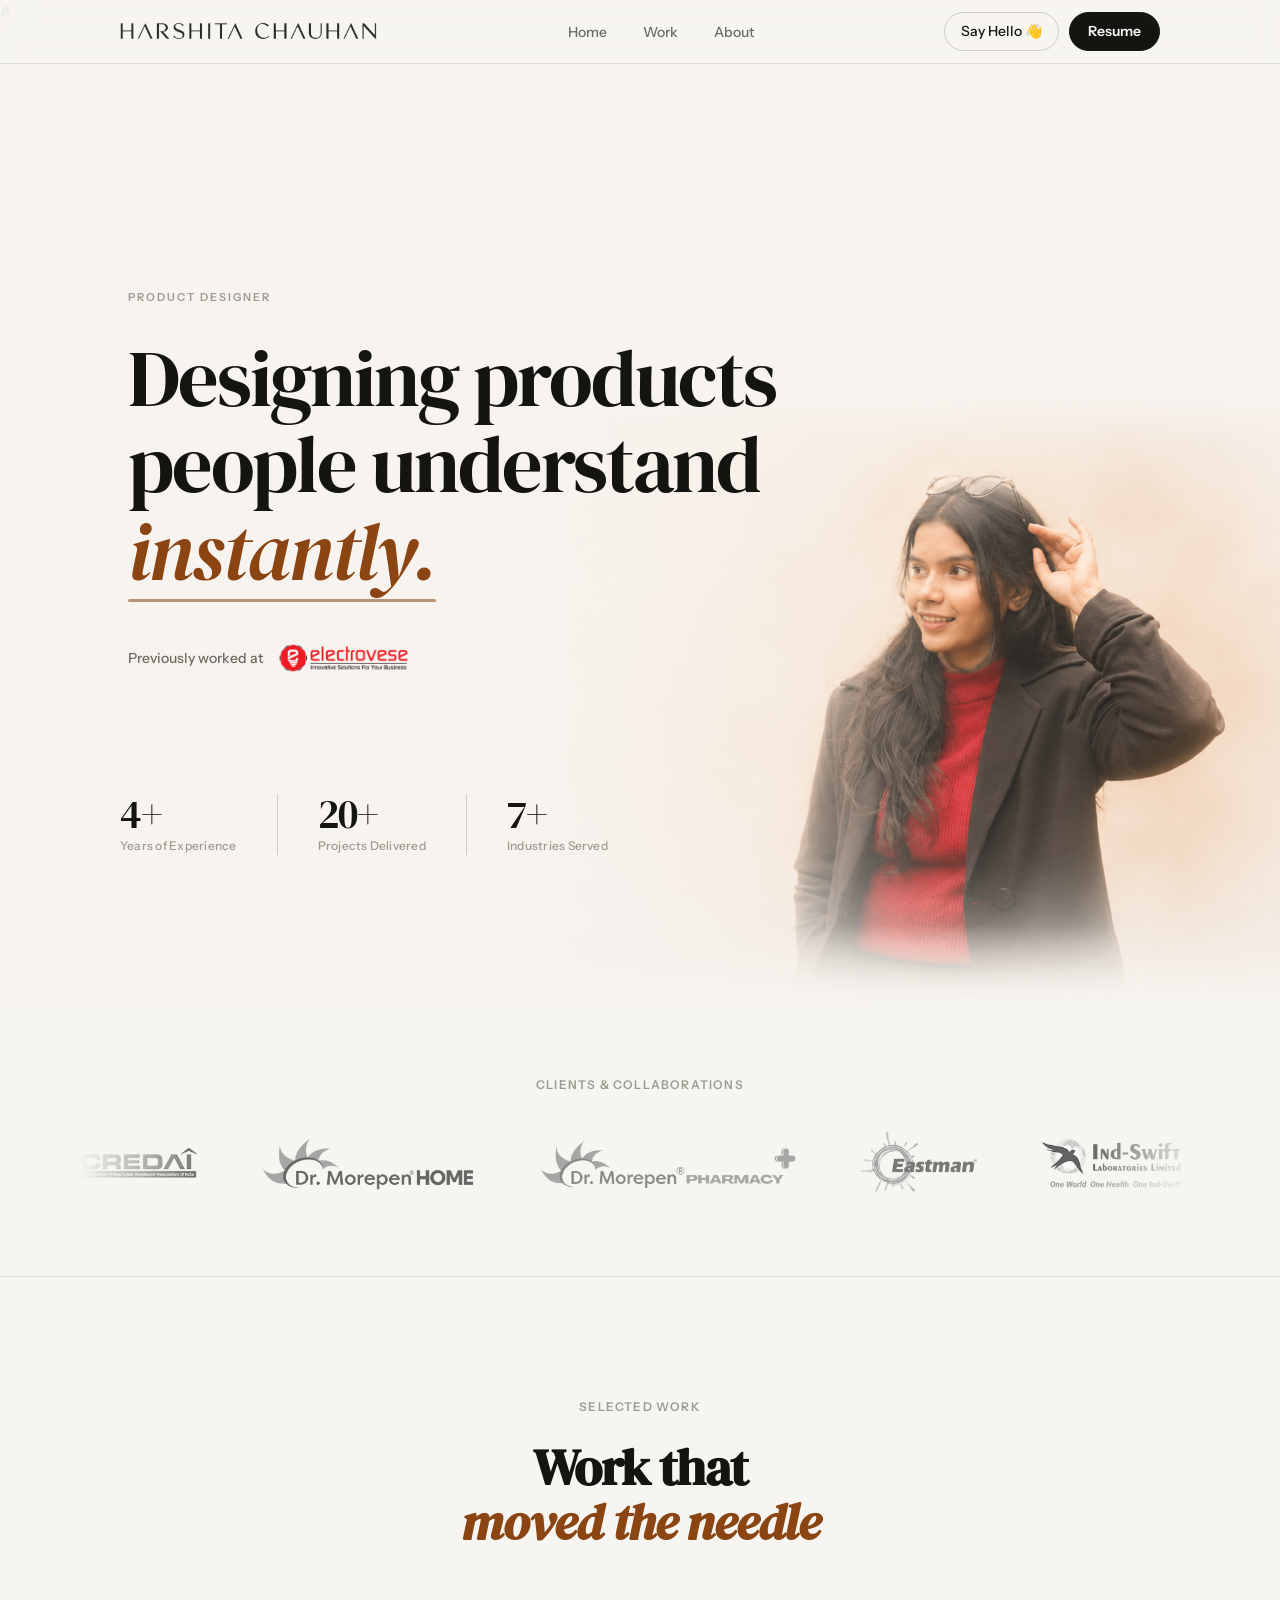
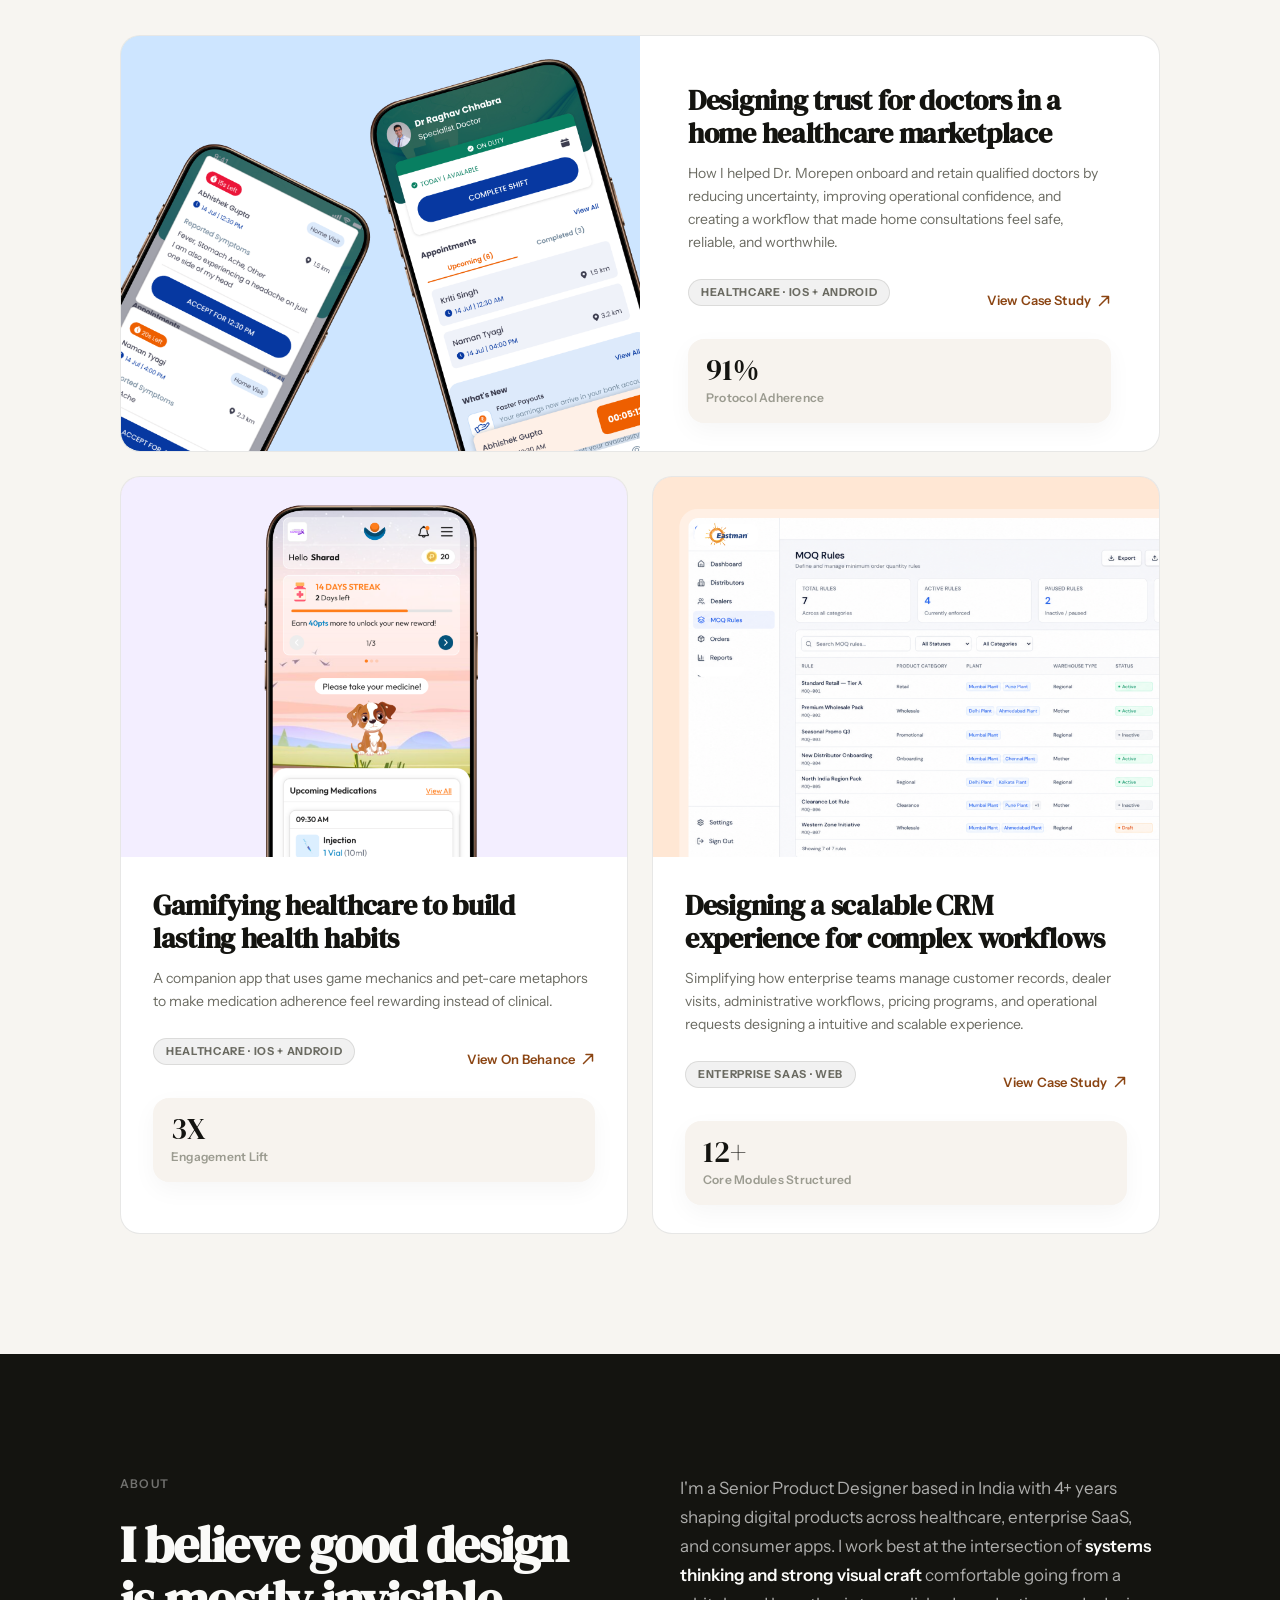
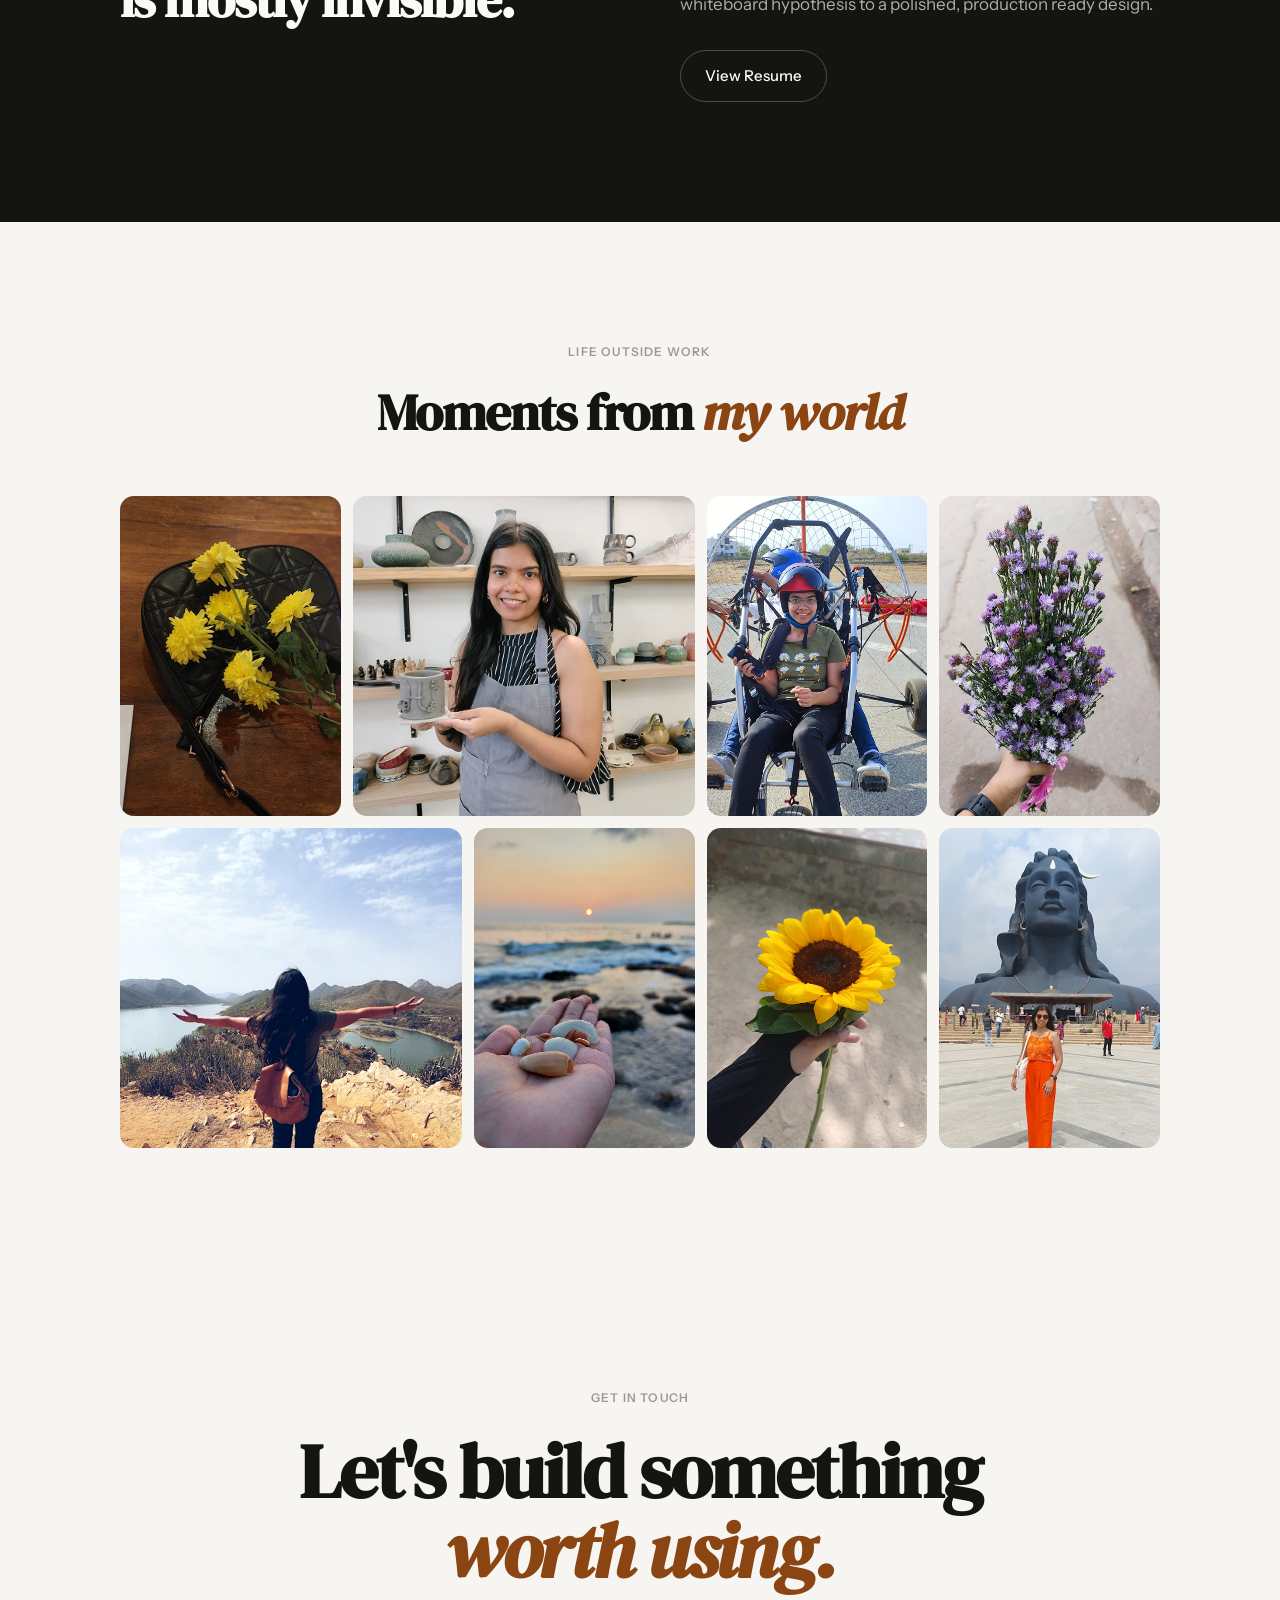
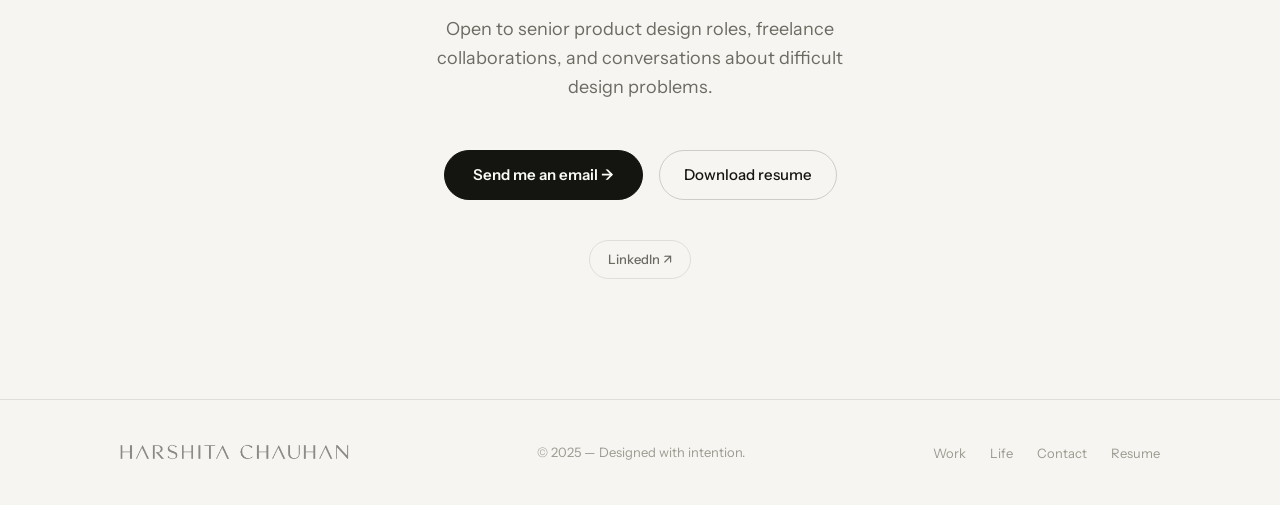
==== index.html @ 676c88f8 "Add files via upload updated second section, added problems" ====
<!DOCTYPE html>
<html lang="en">
<head>
<meta charset="UTF-8">
<meta name="viewport" content="width=device-width, initial-scale=1.0">

<meta name="robots" content="noindex, nofollow">

<link rel="icon" type="image/png" href="favicon.png">
<title>Harshita Chauhan - Senior Product Designer</title>
<link rel="preconnect" href="https://fonts.googleapis.com">
<link rel="preconnect" href="https://fonts.gstatic.com" crossorigin>
<link href="https://fonts.googleapis.com/css2?family=Caveat:wght@500;600&family=DM+Serif+Display:ital@0;1&family=Instrument+Sans:ital,wght@0,400;0,500;0,600;1,400&family=Instrument+Serif:ital@0;1&display=swap" rel="stylesheet">
<style>
  :root {
    --bg: #F7F5F1;
    --bg-card: #EFEFEB;
    --bg-white: #FAFAF8;
    --text-primary: #141410;
    --text-secondary: #6B6B62;
    --text-muted: #9B9B90;
    --border: rgba(20,20,16,0.10);
    --border-strong: rgba(20,20,16,0.18);
    --accent: #8B4513;
    --accent-light: #EEF5F1;
    --tag-bg: rgba(20,20,16,0.07);
    --radius-sm: 6px;
    --radius-md: 12px;
    --radius-lg: 20px;
    --radius-xl: 32px;
    --font-display: 'DM Serif Display', Georgia, serif;
    --font-sans: 'Instrument Sans', system-ui, sans-serif;
    --font-serif: 'Instrument Serif', Georgia, serif;
    --max-w: 1120px;
    --nav-h: 64px;
  }

  *, *::before, *::after { box-sizing: border-box; margin: 0; padding: 0; }

  html { scroll-behavior: smooth; -webkit-font-smoothing: antialiased; }

  body {
    background: var(--bg);
    color: var(--text-primary);
    font-family: var(--font-sans);
    font-size: 16px;
    line-height: 1.6;
    overflow-x: hidden;
  }

  /* ── NAV ─────────────────────────────────────────── */
  nav {
    position: fixed;
    top: 0; left: 0; right: 0;
    z-index: 100;
    height: var(--nav-h);
    display: flex;
    align-items: center;
    justify-content: center;
    padding: 0;
    background: rgba(247,245,241,0.88);
    backdrop-filter: blur(12px);
    -webkit-backdrop-filter: blur(12px);
    border-bottom: 1px solid var(--border);
    transition: background 0.3s;
  }

  .nav-inner {
    max-width: var(--max-w);
    width: 100%;
    margin: 0 auto;
    padding: 0 40px;
    display: flex;
    align-items: center;
    justify-content: space-between;
  }

  .nav-logo {
    font-family: var(--font-sans);
    font-weight: 600;
    font-size: 15px;
    letter-spacing: 0.04em;
    text-transform: uppercase;
    color: var(--text-primary);
    text-decoration: none;
  }

  .nav-links {
    display: flex;
    align-items: center;
    gap: 8px;
    list-style: none;
  }

  .nav-links a {
    font-size: 14px;
    color: var(--text-secondary);
    text-decoration: none;
    padding: 6px 14px;
    border-radius: 100px;
    transition: color 0.2s, background 0.2s;
    font-weight: 500;
  }
  .nav-links a:hover { color: var(--text-primary); background: var(--tag-bg); }

  .nav-ctas {
    display: flex;
    align-items: center;
    gap: 10px;
  }

  .btn-say-hello {
    display: flex; align-items: center; gap: 6px;
    font-size: 14px; font-weight: 500; font-family: var(--font-sans);
    color: var(--text-primary);
    border: 1px solid var(--border-strong);
    border-radius: 100px;
    padding: 7px 16px;
    background: transparent;
    cursor: pointer;
    text-decoration: none;
    transition: background 0.2s, border-color 0.2s;
  }
  .btn-say-hello:hover { background: var(--tag-bg); }
  .btn-say-hello .dot {
    width: 7px; height: 7px;
    background: #22C55E;
    border-radius: 50%;
    animation: pulse-dot 2s infinite;
  }

  .btn-resume {
    display: flex; align-items: center; gap: 6px;
    font-size: 14px; font-weight: 600; font-family: var(--font-sans);
    color: var(--bg-white);
    background: var(--text-primary);
    border: 1px solid var(--text-primary);
    border-radius: 100px;
    padding: 7px 18px;
    cursor: pointer;
    text-decoration: none;
    transition: opacity 0.2s;
  }
  .btn-resume:hover { opacity: 0.82; }

  @keyframes pulse-dot {
    0%, 100% { box-shadow: 0 0 0 0 rgba(34,197,94,0.4); }
    50% { box-shadow: 0 0 0 5px rgba(34,197,94,0); }
  }

  /* Mobile nav */
  .hamburger {
    display: none;
    flex-direction: column;
    gap: 5px;
    cursor: pointer;
    padding: 6px;
    background: none; border: none;
  }
  .hamburger span {
    display: block; width: 22px; height: 1.5px;
    background: var(--text-primary);
    transition: transform 0.3s, opacity 0.3s;
  }
  .mobile-menu {
    display: none;
    position: fixed;
    top: var(--nav-h); left: 0; right: 0;
    background: var(--bg-white);
    border-bottom: 1px solid var(--border);
    padding: 24px 24px 32px;
    z-index: 99;
    flex-direction: column;
    gap: 16px;
  }
  .mobile-menu.open { display: flex; }
  .mobile-menu a {
    font-size: 18px; font-weight: 500; color: var(--text-primary);
    text-decoration: none; padding: 8px 0;
    border-bottom: 1px solid var(--border);
  }

  /* ── LAYOUT ──────────────────────────────────────── */
  .container { max-width: var(--max-w); margin: 0 auto; padding: 0 40px; }

  section { padding: 120px 0; }

  /* ── HERO ────────────────────────────────────────── */
  .hero {
  position: relative;
  min-height: 100vh;
  overflow: hidden;
  background: #F7F3EE;

}

.hero::before {
  content: "";

  position: absolute;
  top: 0;
  right: 0;
  bottom: 0;

  width: 90%;

  background-image: url('hero.png');
  background-repeat: no-repeat;
  background-position: right bottom;
  background-size: contain;

  z-index: 1;
}

.hero-metrics,
.metrics-row,
.hero-bottom,
.hero-stats,
.hero-meta {
  position: relative;
  z-index: 10;
}

.hero-divider {
  position: relative;
  z-index: 10;
}


/* fade merge */
.hero::after {
  content: "";

  position: absolute;
  inset: 0;

  background:
    linear-gradient(
      to right,
      #F7F3EE 0%,
      rgba(247,243,238,0.98) 26%,
      rgba(247,243,238,0.82) 42%,
      rgba(247,243,238,0.42) 58%,
      rgba(247,243,238,0.08) 74%,
      rgba(247,243,238,0) 100%
    );

  z-index: 2;
  pointer-events: none;
}

.hero-body,
.navbar,
.hero-left {
  position: relative;
  z-index: 3;
}

  /* Two-column hero layout */
  .hero-body {
  display: grid;
  grid-template-columns: minmax(0, 1fr) 300px;
  gap: 48px;
  align-items: center;
  flex: 1;
  padding-bottom: 0;
  width: calc(100% + 80px);
  margin-left: -40px;
}

  /* LEFT column */
  .hero-left {
    display: flex;
    flex-direction: column;
    justify-content: center;
    padding-bottom: 48px;
    padding-left:  48px;

    animation: fadeUp 0.9s 0.05s ease both;
  }

  .hero-kicker {
    font-size: 11px;
    font-weight: 600;
    color: var(--text-muted);
    letter-spacing: 0.18em;
    text-transform: uppercase;
    margin-bottom: 28px;
  }

  .hero-headline {
    font-family: var(--font-display);
    font-size: clamp(80px, 4.8vw, 66px);
    line-height: 1.08;
    letter-spacing: -0.025em;
    color: var(--text-primary);
    margin-bottom: 0;
    font-weight: 400;
  }

  .hero-headline-italic {
    font-family: var(--font-display);
    font-size: clamp(80px, 4.8vw, 66px);
    line-height: 1.08;
    letter-spacing: -0.025em;
    font-style: italic;
    color: #8B4513;
    display: inline-block;
    width: fit-content;
    margin-top: 0;
    position: relative;
  }

  /* Terracotta hand-drawn underline — scoped to "instantly" text width */
  .hero-headline-italic::after {
    content: '';
    position: absolute;
    left: 0;
    bottom: -8px;
    height: 3px;
    width: 100%;
    background: #8B4513;
    border-radius: 2px;
    margin-top: 6px;
    opacity: 0.55;
  }

  /* Handwritten annotation labels */
  @import url('https://fonts.googleapis.com/css2?family=Caveat:wght@500&display=swap');

  .hero-annotation {
    position: absolute;
    font-family: 'Caveat', 'Dancing Script', cursive;
    font-size: 18px;
    font-weight: 500;
    color: var(--text-secondary);
    line-height: 1.3;
    pointer-events: none;
    white-space: nowrap;
  }

  .hero-annotation svg {
    display: block;
    overflow: visible;
  }

  /* RIGHT column — photo */
  .hero-right {
    position: relative;
    display: flex;
    align-items: flex-end;
    justify-content: center;
    animation: fadeUp 0.9s 0.15s ease both;
  }

  .hero-photo-blob {
    position: relative;
    width: 100%;
    height: 520px;
    display: flex;
    align-items: flex-end;
    justify-content: center;
  }

  /* Warm beige blob shape behind photo */
  .hero-blob-bg {
    position: absolute;
    bottom: 0;
    left: 50%;
    transform: translateX(-50%);
    width: 420px;
    height: 440px;
    background: #E8E0D4;
    border-radius: 60% 60% 50% 50% / 50% 50% 60% 60%;
  }

  .hero-photo-img {
    position: relative;
    z-index: 1;
    width: 360px;
    height: 480px;
    object-fit: cover;
    object-position: center top;
    /* B&W filter */
    filter: grayscale(100%) contrast(1.05);
    border-radius: 50% 50% 0 0;
  }

  /* annotation: "clarity is the goal" — top right of photo */
  .anno-clarity {
    top: 20px;
    right: 20px;
    text-align: right;
  }

  /* annotation: "Empathy at the core" — left middle of photo */
  .anno-empathy {
    bottom: 100px;
    left: -20px;
  }

  /* BOTTOM bar — stats + role */
  .hero-bottom {
    
    display: flex;
    align-items: center;
    justify-content: space-between;
    padding: 28px 0;
    flex-wrap: wrap;
    gap: 16px;
    animation: fadeUp 1s 0.25s ease both;
  }

  .hero-stats-row {
    display: flex;
    align-items: center;
    gap: 0;
  }

  .hero-stat {
    display: flex;
    flex-direction: column;
    gap: 2px;
    padding-right: 40px;
  }

  .hero-stat + .hero-stat {
    padding-left: 40px;
    border-left: 1px solid var(--border-strong);
  }

  .hero-stat-num {
    font-family: var(--font-display);
    font-size: 40px;
    line-height: 1;
    color: var(--text-primary);
    letter-spacing: -0.02em;
    font-weight: 400;
  }

  .hero-stat-label {
    font-size: 12px;
    color: var(--text-muted);
    font-weight: 500;
    letter-spacing: 0.02em;
  }

  .hero-stat-sep { display: none; }

  .hero-role-badge {
    display: flex;
    align-items: center;
    gap: 12px;
    font-size: 14px;
    color: var(--text-secondary);
    font-weight: 500;
margin-top: 48px;
  }

  .hero-role-badge img {
    height: 28px;
    width: auto;
  }

  /* nav badge "02" */
  .nav-counter {
    display: flex;
    align-items: center;
    justify-content: center;
    width: 40px;
    height: 40px;
    background: var(--text-primary);
    color: var(--bg-white);
    font-size: 13px;
    font-weight: 700;
    font-family: var(--font-sans);
    border-radius: var(--radius-sm);
    flex-shrink: 0;
    letter-spacing: 0.02em;
  }

  .nav-left-group {
    display: flex;
    align-items: center;
    gap: 14px;
  }

  .btn-primary {
    display: inline-flex; align-items: center; gap: 8px;
    font-size: 15px; font-weight: 600; font-family: var(--font-sans);
    color: var(--bg-white);
    background: var(--text-primary);
    border: 1px solid var(--text-primary);
    border-radius: 100px;
    padding: 12px 28px;
    cursor: pointer;
    text-decoration: none;
    transition: opacity 0.2s, transform 0.2s;
  }
  .btn-primary:hover { opacity: 0.82; transform: translateY(-1px); }

  .btn-secondary {
    display: inline-flex; align-items: center; gap: 8px;
    font-size: 15px; font-weight: 500; font-family: var(--font-sans);
    color: var(--text-primary);
    background: transparent;
    border: 1px solid var(--border-strong);
    border-radius: 100px;
    padding: 12px 24px;
    cursor: pointer;
    text-decoration: none;
    transition: background 0.2s, transform 0.2s;
  }
  .btn-secondary:hover { background: var(--tag-bg); transform: translateY(-1px); }

  .hero-actions {
    display: flex;
    align-items: center;
    gap: 16px;
    flex-wrap: wrap;
  }

  /* keep legacy hero-meta for other pages */
  .hero-meta {
    margin-top: 80px;
    padding-top: 40px;
    border-top: 1px solid var(--border);
    display: flex;
    align-items: center;
    justify-content: space-between;
    flex-wrap: wrap;
    gap: 24px;
  }

  .hero-current-role {
    display: flex; align-items: center; gap: 12px;
    font-size: 13px;
    color: var(--text-secondary);
    font-weight: 500;
  }

  .hero-current-role .role-badge {
    background: var(--text-primary);
    color: var(--bg-white);
    font-size: 11px;
    font-weight: 600;
    padding: 3px 10px;
    border-radius: 100px;
    letter-spacing: 0.06em;
    text-transform: uppercase;
  }

  @keyframes wave {
    0%, 100% { transform: rotate(0deg); }
    20% { transform: rotate(-10deg); }
    40% { transform: rotate(12deg); }
    60% { transform: rotate(-10deg); }
    80% { transform: rotate(10deg); }
  }

  /* Caveat font for annotations */
  .caveat {
    font-family: 'Caveat', cursive;
    font-size: 19px;
    font-weight: 500;
  }

  /* ── LOGOS ───────────────────────────────────────── */
  .logos-section {
    padding: 0 0 80px;
    border-bottom: 1px solid var(--border);
  }

  .logos-label {
    font-size: 12px;
    font-weight: 600;
    color: var(--text-muted);
    letter-spacing: 0.1em;
    text-transform: uppercase;
    margin-bottom: 32px;
    text-align: center;
  }

  .logos-scroll-outer {
    overflow: hidden;
    max-width: var(--max-w);
    margin: 0 auto;
    -webkit-mask-image: linear-gradient(to right, transparent 0%, black 10%, black 90%, transparent 100%);
    mask-image: linear-gradient(to right, transparent 0%, black 10%, black 90%, transparent 100%);
  }

  .logos-scroll-track {
    display: flex;
    align-items: center;
    gap: 64px;
    animation: logos-scroll 28s linear infinite;
    width: max-content;
    flex-shrink: 0;
  }

  .logos-scroll-outer:hover .logos-scroll-track {
    animation-play-state: paused;
  }

  @keyframes logos-scroll {
    from { transform: translateX(0); }
    to { transform: translateX(-50%); }
  }

  .logo-item {
    font-family: var(--font-sans);
    font-size: 15px;
    font-weight: 700;
    color: var(--text-muted);
    letter-spacing: 0.03em;
    text-transform: uppercase;
    white-space: nowrap;
    flex-shrink: 0;
    transition: color 0.2s;
  }
  .logo-item:hover { color: var(--text-primary); }

  .logo-item-styled {
    display: inline-flex;
    align-items: center;
    gap: 8px;
    font-family: var(--font-sans);
    font-size: 14px;
    font-weight: 700;
    color: var(--text-muted);
    letter-spacing: 0.04em;
    text-transform: uppercase;
    white-space: nowrap;
    flex-shrink: 0;
    transition: color 0.2s;
  }
.client-logo {
  height: 70px;
  width: auto;
  object-fit: contain;
  display: block;
  opacity: 0.72;
  transition: opacity 0.3s ease;
  filter: grayscale(100%);
}

.logo-item:hover .client-logo {
  opacity: 1;
  filter: grayscale(0%);
}
  .logo-item-styled .logo-icon {
    width: 22px;
    height: 22px;
    border-radius: 6px;
    display: inline-flex;
    align-items: center;
    justify-content: center;
    font-size: 11px;
    font-weight: 900;
    flex-shrink: 0;
  }

  /* ── SECTION LABELS ──────────────────────────────── */
  .section-label {
    font-size: 12px;
    font-weight: 600;
    color: var(--text-muted);
    letter-spacing: 0.1em;
    text-transform: uppercase;
    margin-bottom: 24px;
  }

  .section-headline {
    font-family: var(--font-display);
    font-size: clamp(36px, 4vw, 58px);
    line-height: 1.08;
    letter-spacing: -0.02em;
    color: var(--text-primary);
    margin-bottom: 20px;
  }

  .section-headline em { font-style: italic; color: #8B4513; }

  .section-desc {
    font-size: 17px;
    color: var(--text-secondary);
    max-width: 520px;
    line-height: 1.65;
  }

  /* ── WORK GRID ───────────────────────────────────── */
  .work-section { padding: 120px 0; }

  .work-header {
    display: flex;
    align-items: flex-end;
    justify-content: space-between;
    margin-bottom: 64px;
    gap: 32px;
    flex-wrap: wrap;
  }

  .projects-grid {
    display: grid;
    grid-template-columns: 1fr 1fr;
    gap: 24px;
  }

  .project-card {
    position: relative;
    border-radius: var(--radius-lg);
    overflow: hidden;
    cursor: pointer;
    text-decoration: none;
    color: var(--text-primary);
    background: #FFFFFF;
    border: 1px solid var(--border);
    transition: transform 0.4s cubic-bezier(0.16, 1, 0.3, 1), box-shadow 0.4s cubic-bezier(0.16, 1, 0.3, 1);
    display: block;
  }

 .project-card:hover {
  transform: none;
  box-shadow: 0 24px 60px rgba(0,0,0,0.08), 0 4px 16px rgba(0,0,0,0.04);
  background: #FFFFFF;
}


  .project-card.featured {
    grid-column: 1 / -1;
    display: grid;
    grid-template-columns: 1fr 1fr;
    align-items: center;
  }

  .project-image-wrap {
    aspect-ratio: 4/3;
    overflow: hidden;
    position: relative;
  }

.project-image {
  width: 100%;
  height: 100%;
  object-fit: cover;
  display: block;
  transition: transform 0.6s cubic-bezier(0.16, 1, 0.3, 1);
}

  .project-card.featured .project-image-wrap {
    aspect-ratio: auto;
    height: 100%;
    min-height: 380px;
  }

  .project-image-placeholder {
    width: 100%;
    height: 100%;
    display: flex;
    align-items: center;
    justify-content: center;
    font-size: 48px;
    font-family: var(--font-display);
    font-style: italic;
    color: rgba(20,20,16,0.15);
    letter-spacing: -0.02em;
  }

  .project-card:hover .project-image  {
    transform: scale(1.04);
    transition: transform 0.6s cubic-bezier(0.16, 1, 0.3, 1);
  }

  /* Color-coded project backgrounds */
  .bg-sage { background: #D4E5D8; }
  .bg-sand { background: #E8DDD0; }
  .bg-slate { background: #D8DDE8; }
  .bg-blush { background: #EAD8D8; }

  .project-info {
    padding: 32px;
padding-bottom: 28px;
    display: flex;
    flex-direction: column;
  }

  .project-card.featured .project-info {
    padding: 48px 48px 28px;
  }

  /* ── Colourful industry/platform chips ───────────── */
  .project-tag {
    display: inline-flex;
    align-items: center;
    gap: 6px;
    font-size: 11px;
    font-weight: 700;
    letter-spacing: 0.06em;
    text-transform: uppercase;
    border-radius: 100px;
    padding: 4px 12px;
    margin-bottom: 0;
    width: fit-content;
  }

  /* Row layout for tag + CTA — chip left, CTA right, same row */
  .project-tag-cta-row {
    display: flex;
    flex-direction: row;
    align-items: center;
    justify-content: space-between;
    margin-top: 20px;
    margin-bottom: 0;
    gap: 12px;
  }

  .project-tag-cta-row .project-tag {
    margin-bottom: 0;
  }

  .project-tag-cta-row .project-cta {
    margin-left: 0;
    white-space: nowrap;
    flex-shrink: 0;
  }

  /* colour variants — all updated to light grey */
  .project-tag.tag-health {
    color: #6B6B62;
    background: rgba(20,20,16,0.06);
    border: 1px solid rgba(20,20,16,0.10);
  }
  .project-tag.tag-saas {
    color: #6B6B62;
    background: rgba(20,20,16,0.06);
    border: 1px solid rgba(20,20,16,0.10);
  }
  .project-tag.tag-consumer {
    color: #6B6B62;
    background: rgba(20,20,16,0.06);
    border: 1px solid rgba(20,20,16,0.10);
  }

  .project-title {
    font-family: var(--font-display);
    font-size: clamp(20px, 2.2vw, 28px);
    line-height: 1.18;
    letter-spacing: -0.01em;
    margin-bottom: 12px;
    color: var(--text-primary);
  }

  .project-desc {
    font-size: 14px;
    color: var(--text-secondary);
    line-height: 1.65;
    margin-bottom: 0;
    flex: 1;
  }

  /* Spacer pushes metric + cta to bottom */
  .project-info-spacer { flex: 1; min-height: 20px; }

  /* ── Bottom metric bar ───────────────────────────── */
  .project-metric {
  margin-top: 28px;
  padding: 16px 18px;
  border-radius: 16px;
  background: #F7F3EE;
  
  display: flex;
  align-items: center;
  gap: 14px;
  width: 100%;
  box-shadow: 0 8px 24px rgba(20, 20, 16, 0.04);
}

 .project-metric-img {
  width: 38px;
  height: 38px;
  padding: 9px;
  border-radius: 12px;
  background: #EEF5F1;
  object-fit: contain;
  flex-shrink: 0;
}

.project-metric-content {
  display: flex;
  flex-direction: column;
  gap: 3px;
}

.project-metric-number {
  font-family: var(--font-display);
  font-size: 30px;
  line-height: 1;
  color: var(--text-primary);
}

.project-metric-label {
  font-size: 12px;
  color: var(--text-muted);
  font-weight: 600;
  letter-spacing: 0.02em;
}


  .project-cta {
    display: inline-flex;
    align-items: center;
    gap: 6px;
    font-size: 13px;
    font-weight: 600;
    color: var(--accent);
    text-decoration: none;
    letter-spacing: 0.01em;
    transition: gap 0.2s;
    white-space: nowrap;
    flex-shrink: 0;
    margin-top: 16px;
  }

  .project-card:hover .project-cta { gap: 10px; }
  .project-cta svg { width: 14px; height: 14px; transition: transform 0.2s; }
  .project-card:hover .project-cta svg { transform: translate(2px, -2px); }

  .coming-soon-badge {
    position: absolute;
    top: 16px; right: 16px;
    font-size: 10px;
    font-weight: 700;
    letter-spacing: 0.1em;
    text-transform: uppercase;
    color: var(--text-secondary);
    background: rgba(247,245,241,0.9);
    border: 1px solid var(--border);
    border-radius: 100px;
    padding: 4px 12px;
  }

  

  /* ── ABOUT ───────────────────────────────────────── */
  .about-section {
    background: var(--text-primary);
    color: var(--bg-white);
    padding: 120px 0;
  }

  .about-inner {
    display: grid;
    grid-template-columns: 1fr 1fr;
    gap: 80px;
    align-items: start;
  }

  .about-section .section-label { color: rgba(255,255,255,0.4); }

  .about-headline {
    font-family: var(--font-display);
    font-size: clamp(36px, 4vw, 56px);
    line-height: 1.08;
    letter-spacing: -0.02em;
    color: var(--bg-white);
    margin-bottom: 0;
  }

  .about-headline em {
    font-style: italic;
    color: #8B4513;
  }

  .about-body {
    color: rgba(255,255,255,0.65);
    font-size: 17px;
    line-height: 1.7;
  }

  .about-body p + p { margin-top: 20px; }

  .about-body strong { color: var(--bg-white); font-weight: 600; }

  .about-skills {
    margin-top: 40px;
    display: flex;
    flex-wrap: wrap;
    gap: 8px;
  }

  .skill-tag {
    font-size: 13px;
    font-weight: 500;
    color: rgba(255,255,255,0.7);
    background: rgba(255,255,255,0.08);
    border: 1px solid rgba(255,255,255,0.12);
    border-radius: 100px;
    padding: 6px 16px;
    transition: background 0.2s, color 0.2s;
  }

  .skill-tag:hover { background: rgba(255,255,255,0.14); color: var(--bg-white); }

  /* ── PROCESS ─────────────────────────────────────── */
  .process-section { padding: 120px 0; }

  .process-header {
    display: flex;
    justify-content: space-between;
    align-items: flex-end;
    margin-bottom: 80px;
    gap: 40px;
    flex-wrap: wrap;
  }

  .process-grid {
    display: grid;
    grid-template-columns: repeat(4, 1fr);
    gap: 2px;
  }

  .process-step {
    background: var(--bg-card);
    padding: 40px 32px;
    border-radius: 0;
    transition: background 0.25s;
  }

  .process-step:first-child { border-radius: var(--radius-md) 0 0 var(--radius-md); }
  .process-step:last-child { border-radius: 0 var(--radius-md) var(--radius-md) 0; }
  .process-step:hover { background: #E6E4DF; }

  .process-num {
    font-family: var(--font-display);
    font-size: 48px;
    color: var(--border-strong);
    line-height: 1;
    margin-bottom: 28px;
    font-style: italic;
  }

  .process-title {
    font-size: 16px;
    font-weight: 600;
    color: var(--text-primary);
    margin-bottom: 12px;
    letter-spacing: -0.01em;
  }

  .process-desc {
    font-size: 14px;
    color: var(--text-secondary);
    line-height: 1.6;
  }

  /* ── CASE STUDY PAGE ─────────────────────────────── */
  .page { display: none; }
  .page.active { display: block; }

  .cs-hero {
    padding-top: calc(var(--nav-h) + 80px);
    padding-bottom: 80px;
    border-bottom: 1px solid var(--border);
  }

  .cs-back {
    display: inline-flex;
    align-items: center;
    gap: 8px;
    font-size: 13px;
    font-weight: 500;
    color: var(--text-secondary);
    text-decoration: none;
    margin-bottom: 40px;
    padding: 6px 14px 6px 10px;
    border: 1px solid var(--border);
    border-radius: 100px;
    background: transparent;
    cursor: pointer;
    transition: background 0.2s, color 0.2s;
  }
  .cs-back:hover { background: var(--tag-bg); color: var(--text-primary); }

  .cs-label {
    font-size: 12px;
    font-weight: 600;
    letter-spacing: 0.1em;
    text-transform: uppercase;
    color: var(--accent);
    margin-bottom: 20px;
  }

  .cs-title {
    font-family: var(--font-display);
    font-size: clamp(40px, 5.5vw, 76px);
    line-height: 1.04;
    letter-spacing: -0.02em;
    color: var(--text-primary);
    max-width: 860px;
    margin-bottom: 32px;
  }

  .cs-summary {
    font-size: 19px;
    color: var(--text-secondary);
    max-width: 640px;
    line-height: 1.65;
    margin-bottom: 56px;
  }

  .cs-meta-row {
    display: flex;
    flex-wrap: wrap;
    gap: 48px;
  }

  .cs-meta-item { display: flex; flex-direction: column; gap: 4px; }

  .cs-meta-label {
    font-size: 11px;
    font-weight: 600;
    letter-spacing: 0.08em;
    text-transform: uppercase;
    color: var(--text-muted);
  }

  .cs-meta-value {
    font-size: 15px;
    color: var(--text-primary);
    font-weight: 500;
  }

  .cs-cover {
    margin: 0;
    border-radius: var(--radius-lg);
    overflow: hidden;
    height: 480px;
    display: flex;
    align-items: center;
    justify-content: center;
    font-family: var(--font-display);
    font-size: 56px;
    font-style: italic;
    color: rgba(20,20,16,0.18);
    margin-top: 80px;
  }

  .cs-body {
    max-width: 1320px;
    margin: 0 auto;
    padding: 80px 0;
  }

  .cs-section-title {
    font-family: var(--font-display);
    font-size: clamp(24px, 3vw, 38px);
    line-height: 1.12;
    letter-spacing: -0.02em;
    color: var(--text-primary);
    margin-bottom: 20px;
    padding-top: 64px;
  }

  .cs-section-label {
    font-size: 11px;
    font-weight: 600;
    letter-spacing: 0.1em;
    text-transform: uppercase;
    color: var(--text-muted);
    margin-bottom: 12px;
  }

  .cs-text {
    font-size: 17px;
    color: var(--text-secondary);
    line-height: 1.75;
    margin-bottom: 24px;
  }

  .cs-text strong { color: var(--text-primary); font-weight: 600; }

  .cs-quote {
    margin: 48px 0;
    padding: 32px 40px;
    border-left: 3px solid #0638A1;
    background: #DBEAFF;
    border-radius: 0 var(--radius-md) var(--radius-md) 0;
  }

  .cs-quote p {
    font-family:var(--font-display);
    font-size: 20px;
    color: var(--text-primary);
    line-height: 1.6;
    font-style: italic;
  }

  .cs-metrics {
    display: grid;
    grid-template-columns: repeat(3, 1fr);
    gap: 28px;
    margin: 48px 0;
  }

  .cs-metric {
    background: var(--bg-card);
    padding: 32px 28px;
    text-align: center;
  }

  .cs-metric:first-child { border-radius: var(--radius-md) 0 0 var(--radius-md); }
  .cs-metric:last-child { border-radius: 0 var(--radius-md) var(--radius-md) 0; }

  .cs-metric-num {
    font-family: var(--font-display);
    font-size: 52px;
    line-height: 1;
    color: var(--text-primary);
    letter-spacing: -0.02em;
    margin-bottom: 8px;
  }

  .cs-metric-label {
    font-size: 13px;
    color: var(--text-secondary);
    font-weight: 500;
  }

  .cs-image-block {
    margin: 56px -80px;
    border-radius: var(--radius-lg);
    overflow: hidden;
    height: 360px;
    display: flex;
    align-items: center;
    justify-content: center;
    font-family: var(--font-display);
    font-size: 36px;
    font-style: italic;
    color: rgba(20,20,16,0.16);
  }

  .cs-bullet-list {
    list-style: none;
    margin: 24px 0;
    display: flex;
    flex-direction: column;
    gap: 12px;
  }

  .cs-bullet-list li {
    display: flex;
    gap: 12px;
    font-size: 16px;
    color: var(--text-secondary);
    line-height: 1.6;
  }

  .cs-bullet-list li::before {
    content: '→';
    color: var(--accent);
    flex-shrink: 0;
    margin-top: 1px;
    font-weight: 600;
  }

  .cs-divider {
    height: 1px;
    background: var(--border);
    margin: 64px 0;
  }

  /* ── METRICS BAND ────────────────────────────────── */
  .metrics-band {
    background: var(--bg-card);
    border-top: 1px solid var(--border);
    border-bottom: 1px solid var(--border);
    padding: 64px 0;
  }

  .metrics-inner {
    display: flex;
    align-items: center;
    justify-content: center;
    gap: 80px;
    flex-wrap: wrap;
  }

  .metric-item { text-align: center; }

  .metric-num {
    font-family: var(--font-display);
    font-size: 52px;
    line-height: 1;
    letter-spacing: -0.02em;
    color: var(--text-primary);
    margin-bottom: 6px;
  }

  .metric-label {
    font-size: 13px;
    color: var(--text-muted);
    font-weight: 500;
    letter-spacing: 0.02em;
  }

  .metric-sep { width: 1px; height: 56px; background: var(--border-strong); }

  /* ── CONTACT ─────────────────────────────────────── */
  .contact-section {
    padding: 120px 0;
    text-align: center;
  }

  .contact-headline {
    font-family: var(--font-display);
    font-size: clamp(48px, 6vw, 88px);
    line-height: 1.04;
    letter-spacing: -0.03em;
    color: var(--text-primary);
    margin-bottom: 24px;
  }

  .contact-headline em { font-style: italic; color: #8B4513; }

  .contact-sub {
    font-size: 18px;
    color: var(--text-secondary);
    max-width: 440px;
    margin: 0 auto 48px;
    line-height: 1.6;
  }

  .contact-email-row {
    display: flex;
    align-items: center;
    justify-content: center;
    gap: 12px;
    margin-bottom: 40px;
  }

  .contact-email {
    font-family: var(--font-display);
    font-size: clamp(20px, 2.5vw, 28px);
    color: var(--text-primary);
    text-decoration: none;
    font-style: italic;
    border-bottom: 2px solid var(--accent);
    padding-bottom: 2px;
    transition: color 0.2s;
  }
  .contact-email:hover { color: var(--accent); }

  .copy-btn {
    display: inline-flex;
    align-items: center;
    gap: 6px;
    font-size: 13px;
    font-weight: 600;
    color: var(--text-secondary);
    background: var(--tag-bg);
    border: 1px solid var(--border);
    border-radius: 100px;
    padding: 6px 14px;
    cursor: pointer;
    transition: background 0.2s, color 0.2s;
  }
  .copy-btn:hover { background: var(--bg-card); color: var(--text-primary); }
  .copy-btn.copied { color: var(--accent); background: var(--accent-light); border-color: rgba(42,92,69,0.2); }

  .socials {
    display: flex;
    align-items: center;
    justify-content: center;
    gap: 12px;
    margin-top: 40px;
  }

  .social-link {
    display: inline-flex;
    align-items: center;
    gap: 6px;
    font-size: 13px;
    font-weight: 500;
    color: var(--text-secondary);
    text-decoration: none;
    border: 1px solid var(--border);
    border-radius: 100px;
    padding: 8px 18px;
    transition: background 0.2s, color 0.2s;
  }
  .social-link:hover { background: var(--tag-bg); color: var(--text-primary); }

  /* ── FOOTER ──────────────────────────────────────── */
  footer {
    border-top: 1px solid var(--border);
    padding: 40px 0;
  }

  .footer-inner {
    display: flex;
    align-items: center;
    justify-content: space-between;
    flex-wrap: wrap;
    gap: 16px;
  }

  .footer-logo {
    font-family: var(--font-sans);
    font-weight: 600;
    font-size: 13px;
    letter-spacing: 0.05em;
    text-transform: uppercase;
    color: var(--text-muted);
  }

  .footer-copy {
    font-size: 13px;
    color: var(--text-muted);
  }

  .footer-links {
    display: flex;
    gap: 24px;
    list-style: none;
  }

  .footer-links a {
    font-size: 13px;
    color: var(--text-muted);
    text-decoration: none;
    transition: color 0.2s;
  }
  .footer-links a:hover { color: var(--text-primary); }

  /* ── LIFE OUTSIDE WORK ───────────────────────────── */
  .life-section {
    padding: 120px 0;
  }

  .life-header {
    display: flex;
    flex-direction: column;
    align-items: center;
    text-align: center;
    margin-bottom: 56px;
  }

  .life-headline {
    font-family: var(--font-display);
    font-size: clamp(36px, 4vw, 58px);
    line-height: 1.08;
    letter-spacing: -0.02em;
    color: var(--text-primary);
  }

  .life-headline em { font-style: italic; color: #8B4513; }

  .life-desc {
    display: none;
  }

  /* Life outside work — interest grid */
  

  
  /* ── ANIMATIONS ──────────────────────────────────── */
  @keyframes fadeUp {
    from { opacity: 0; transform: translateY(20px); }
    to { opacity: 1; transform: translateY(0); }
  }

  .fade-in {
    opacity: 0;
    transform: translateY(24px);
    transition: opacity 0.7s cubic-bezier(0.16, 1, 0.3, 1), transform 0.7s cubic-bezier(0.16, 1, 0.3, 1);
  }

  .fade-in.visible { opacity: 1; transform: none; }
  .fade-in:nth-child(2) { transition-delay: 0.08s; }
  .fade-in:nth-child(3) { transition-delay: 0.16s; }
  .fade-in:nth-child(4) { transition-delay: 0.24s; }

  /* ── MOBILE ──────────────────────────────────────── */
  @media (max-width: 768px) {
    nav { padding: 0 20px; }
    .nav-links { display: none; }
    .nav-ctas { display: none; }
    .hamburger { display: flex; }
    .container { padding: 0 20px; }
    section, .work-section, .about-section, .process-section, .contact-section, .life-section { padding: 80px 0; }

    .hero-body { grid-template-columns: 1fr; }
    .hero-right { display: none; }
    .hero-headline { font-size: 52px; }
    .hero-headline-italic { font-size: 52px; }
    .hero-left { padding-bottom: 32px; }
    .hero-split { grid-template-columns: 1fr !important; gap: 24px !important; }
    .hero-split-right { align-items: flex-start !important; }

    .projects-grid { grid-template-columns: 1fr; }
    .project-card.featured { grid-template-columns: 1fr; }
    .project-card.featured .project-image-wrap { min-height: 240px; height: 240px; }

    .about-inner { grid-template-columns: 1fr; gap: 48px; }

    .process-grid { grid-template-columns: 1fr 1fr; }
    .process-step:first-child { border-radius: var(--radius-md) 0 0 0; }
    .process-step:nth-child(2) { border-radius: 0 var(--radius-md) 0 0; }
    .process-step:nth-child(3) { border-radius: 0 0 0 var(--radius-md); }
    .process-step:last-child { border-radius: 0 0 var(--radius-md) 0; }

    .metrics-inner { gap: 40px; }
    .metric-sep { display: none; }

    .cs-metrics { grid-template-columns: 1fr; }
    .cs-metric:first-child { border-radius: var(--radius-md) var(--radius-md) 0 0; }
    .cs-metric:last-child { border-radius: 0 0 var(--radius-md) var(--radius-md); }
    .cs-image-block { margin: 40px 0; }
    .cs-meta-row { gap: 24px; }

    .contact-headline { font-size: 44px; }
    .contact-email-row { flex-direction: column; }
    .footer-inner { flex-direction: column; gap: 12px; text-align: center; }

    .life-header { grid-template-columns: 1fr; gap: 24px; }
    .life-grid {
      grid-template-columns: 1fr 1fr;
      gap: 10px;
    }
    .life-photo:nth-child(1) { grid-column: 1 / 3; height: 260px; }
    .life-photo:nth-child(2) { grid-column: 1 / 2; height: 200px; }
    .life-photo:nth-child(3) { grid-column: 2 / 3; height: 200px; }
    .life-photo:nth-child(4) { grid-column: 1 / 2; height: 200px; }
    .life-photo:nth-child(5) { grid-column: 2 / 3; height: 200px; }
    .life-photo:nth-child(6) { grid-column: 1 / 3; height: 220px; }
  }

  /* ── LIFE GRID LABELS ─────────────────────────── */
  .life-grid-card { position: relative; }
  .life-grid-label {
    position: absolute;
    bottom: 16px; left: 0; right: 0;
    text-align: center;
    font-family: var(--font-sans);
    font-size: 11px;
    font-weight: 700;
    letter-spacing: 0.1em;
    text-transform: uppercase;
    color: rgba(0,0,0,0.42);
    opacity: 0;
    transform: translateY(5px);
    transition: opacity 0.3s ease, transform 0.3s ease;
    pointer-events: none;
  }
  .life-grid-card:hover .life-grid-label { opacity: 1; transform: translateY(0); }

  /* ── PAGE ANIMATIONS ──────────────────────────── */
  @media (prefers-reduced-motion: no-preference) {
    @keyframes heroFadeUp {
      from { opacity: 0; transform: translateY(20px); }
      to   { opacity: 1; transform: translateY(0); }
    }
    @keyframes heroFadeIn {
      from { opacity: 0; }
      to   { opacity: 1; }
    }

    /* Hero above-fold entrance */
    .hero-kicker          { animation: heroFadeUp 0.65s 0.10s both cubic-bezier(0.16,1,0.3,1); }
    .hero-headline        { animation: heroFadeUp 0.70s 0.25s both cubic-bezier(0.16,1,0.3,1); }
    .hero-headline-italic { animation: heroFadeUp 0.70s 0.40s both cubic-bezier(0.16,1,0.3,1); }
    .hero-bottom          { animation: heroFadeIn 0.80s 0.55s both ease; }
    .hero-right           { animation: heroFadeIn 0.90s 0.30s both ease; }

    /* Scroll-triggered base */
    [data-anim] {
      opacity: 0;
      transform: translateY(22px);
      transition: opacity 0.70s cubic-bezier(0.16,1,0.3,1),
                  transform 0.70s cubic-bezier(0.16,1,0.3,1);
      transition-delay: var(--anim-delay, 0ms);
    }
    [data-anim].visible { opacity: 1; transform: translateY(0); }

    /* Stagger group: each child staggers in */
    [data-anim-group] > * {
      opacity: 0;
      transform: translateY(20px);
      transition: opacity 0.60s cubic-bezier(0.16,1,0.3,1),
                  transform 0.60s cubic-bezier(0.16,1,0.3,1);
    }
    [data-anim-group].visible > *:nth-child(1) { opacity:1; transform:none; transition-delay:  0ms; }
    [data-anim-group].visible > *:nth-child(2) { opacity:1; transform:none; transition-delay: 90ms; }
    [data-anim-group].visible > *:nth-child(3) { opacity:1; transform:none; transition-delay:180ms; }
    [data-anim-group].visible > *:nth-child(4) { opacity:1; transform:none; transition-delay:270ms; }
    [data-anim-group].visible > *:nth-child(5) { opacity:1; transform:none; transition-delay:360ms; }
    [data-anim-group].visible > *:nth-child(6) { opacity:1; transform:none; transition-delay:450ms; }
[data-anim-group].visible > * {
  opacity:1;
  transform:none;
}

    /* Smooth link/button hover lift */
    .btn-primary, .btn-secondary, .btn-resume {
      transition: transform 0.25s cubic-bezier(0.16,1,0.3,1),
                  box-shadow 0.25s ease,
                  background 0.2s ease,
                  color 0.2s ease;
    }
    .btn-primary:hover  { transform: translateY(-2px); box-shadow: 0 8px 24px rgba(0,0,0,0.10); }
    .btn-secondary:hover{ transform: translateY(-2px); }
    .btn-resume:hover   { transform: translateY(-2px); }

    /* Section label fade-slide */
    .section-label[data-anim], .work-header[data-anim] {
      transition-duration: 0.55s;
    }
  }

  /* ── CS COVER: constrained width ─────────────────── */
  .cs-cover {
    margin: 32px 0 0 0;
    border-radius: var(--radius-lg) !important;
  }

  /* ── CS STICKY SECTION ────────────────────────────── */
  .cs-sticky-section {
    padding: 120px 0;
    border-bottom: 1px solid var(--border);
  }
  .cs-sticky-layout {
    display: grid;
    grid-template-columns: 1fr 1fr;
    gap: 80px;
    align-items: start;
  }
  .cs-sticky-left {
    position: sticky;
    top: calc(var(--nav-h) + 48px);
  }
  .cs-sticky-right {
    display: flex;
    flex-direction: column;
    gap: 20px;
  }
  .cs-scroll-card {
    border-radius: 16px;
    overflow: hidden;
    background: var(--bg-card);
    border: 1px solid var(--border);
    transition: transform 0.35s cubic-bezier(0.16,1,0.3,1), box-shadow 0.35s ease;
  }
  .cs-scroll-card:hover {
    transform: translateY(-4px);
    box-shadow: 0 16px 48px rgba(0,0,0,0.08);
  }
  .cs-scroll-card-img {
    height: 180px;
    display: flex;
    align-items: center;
    justify-content: center;
    font-family: var(--font-display);
    font-size: 22px;
    font-style: italic;
    color: rgba(20,20,16,0.28);
  }
  .cs-scroll-card-body { padding: 24px 28px; }
  .cs-scroll-card-title {
    font-family: var(--font-sans);
    font-size: 24px;
    font-weight: 600;
    color: var(--text-primary);
    margin-bottom: 8px;
  }
  .cs-scroll-card-sub {
    font-size: 16px;
    color: var(--text-secondary);
    line-height: 1.65;
  }

  /* ── CS WIDE IMAGE ────────────────────────────────── */
  .cs-wide-img {
    height: 280px;
    border-radius: var(--radius-md);
    display: flex;
    align-items: center;
    justify-content: center;
    font-family: var(--font-display);
    font-size: 22px;
    font-style: italic;
    color: rgba(20,20,16,0.25);
    margin: 40px 0 48px;
  }

  /* ── CS TWO COLUMN PROBLEMS/SOLUTIONS ─────────────── */
  .cs-two-col {
    display: grid;
    grid-template-columns: 1fr 1fr;
    gap: 40px;
    margin: 0 0 40px;
  }
  .cs-col-head {
    font-family: var(--font-sans);
    font-size: 11px;
    font-weight: 700;
    letter-spacing: 0.1em;
    text-transform: uppercase;
    margin-bottom: 20px;
    padding-bottom: 10px;
    border-bottom: 2px solid;
  }
  .cs-col-head.problems { color: #B84040; border-color: #B84040; }
  .cs-col-head.solutions { color: var(--accent); border-color: var(--accent); }

  /* ── CS NEXT PROJECT WITH IMAGE ───────────────────── */
  .cs-next-inner {
    display: grid;
    grid-template-columns: 1fr 1fr;
    gap: 80px;
    align-items: center;
    text-align: left;
  }
  .cs-next-image {
    height: 280px;
    border-radius: var(--radius-md);
    display: flex;
    align-items: center;
    justify-content: center;
    font-family: var(--font-display);
    font-size: 64px;
    font-style: italic;
    color: rgba(20,20,16,0.18);
  }

  /* ── CS ANIMATION TARGETS ─────────────────────────── */
  .cs-title     { animation: heroFadeUp 0.7s 0.15s both cubic-bezier(0.16,1,0.3,1); }
  .cs-summary   { animation: heroFadeUp 0.7s 0.30s both cubic-bezier(0.16,1,0.3,1); }
  .cs-meta-row  { animation: heroFadeIn 0.8s 0.45s both ease; }
  .cs-label     { animation: heroFadeUp 0.6s 0.05s both cubic-bezier(0.16,1,0.3,1); }

  @media (max-width: 768px) {
    .cs-sticky-layout, .cs-two-col, .cs-next-inner { grid-template-columns: 1fr; }
    .cs-sticky-left { position: static; }
    .cs-next-image { height: 200px; }
  }

.cs-cover-image {
  width: 100%;
  height: 100%;
  object-fit: cover;
  display: block;
  border-radius: 0px;
}

.cs-scroll-image {
  width: 100%;
  height: 100%;
  object-fit: cover;
  display: block;
  border-radius: 24px;
}
.page {
  display: none !important;
}

.page.active {
  display: block !important;
}
lessons-list{
  margin-top:48px;
}

.lesson-item{
  display:flex;
  gap:24px;
  align-items:flex-start;
  padding:28px 0;
  border-bottom:1px solid var(--border);
}

.lesson-item:last-child{
  border-bottom:none;
}

.lesson-icon{
  width:56px;
  height:56px;
  object-fit:cover;
  border-radius:12px;
  flex-shrink:0;
}

.lesson-content h3{
  font-family:var(--font-sans);
  font-size:28px;
  line-height:1.05;
  letter-spacing:-0.02em;
  margin-bottom:8px;
}

.lesson-content p{
  font-size:16px;
  line-height:1.7;
  color:var(--text-secondary);
  margin:0;
}
/* Main layout */
.cs-two-col{
  display:grid;
  grid-template-columns: 0.9fr 1.1fr;
  gap:72px;
  align-items:center;
  margin-top:48px;
}

/* Left content */
.cs-two-col-content{
  max-width:520px;
}

.cs-two-col-content p{
  font-size:18px;
  line-height:1.8;
  color:var(--text-secondary);
  margin-bottom:32px;
}

/* Bullet list */
.cs-bullets{
  list-style:none;
  padding:0;
  margin:0;
  display:flex;
  flex-direction:column;
  gap:20px;
}

.cs-bullets li{
  position:relative;
  padding-left:28px;
  font-size:17px;
  line-height:1.7;
  color:var(--text-secondary);
}

.cs-bullets li::before{
  content:"→";
  position:absolute;
  left:0;
  color:var(--accent);
}

/* Right image */
.cs-two-col-image{
  width:100%;
}

.cs-two-col-image img{
  width:100%;
  display:block;
  border-radius:0px;
  object-fit:cover;
}

/* Mobile */
@media (max-width: 900px){

  .cs-two-col{
    grid-template-columns:1fr;
    gap:40px;
  }

  .cs-two-col-image{
    order:-1;
  }

  .cs-two-col-content{
    max-width:none;
  }
}
.gif-showcase{
  width:100%;
  background:#FAFAFA;
  border:1px solid var(--border);
  border-radius:24px;

  display:flex;
  justify-content:center;
  align-items:center;
  overflow:hidden;
margin:48px 0;
}

.gif-showcase img{
  display:block;
  max-height:500px;
  width:auto;


  margin:-8px; /* crops 4px from all sides */
}
.highlight-1{
  color:#0638A1;
}
.about-resume-btn{
  margin-top:32px;
  color:var(--bg-white);
  border-color:rgba(255,255,255,0.24);
}

.about-resume-btn:hover{
  background:rgba(255,255,255,0.08);
}
.life-photo-grid{
  display:grid;
  grid-template-columns:1fr 1.55fr 1fr 1fr;
  gap:12px;
}
.life-photo-grid-1{
  display:grid;
  grid-template-columns:1.55fr 1fr 1fr 1fr;
  gap:12px;
}

.life-photo{
  height:320px;
  border-radius:14px;
  overflow:hidden;
  background:var(--bg-card);
}

.life-photo.small{
  grid-column:span 1;
}

.life-photo.medium{
  grid-column:span 2;
}

.life-photo.wide{
  grid-column:span 3;
}

.life-photo.medium{
  width:100%;
}

.life-photo img{
  width:100%;
  height:100%;
  object-fit:cover;
  display:block;
}

@media(max-width:768px){
  .life-photo-grid{
    grid-template-columns:1fr 1fr;
  }

  .life-photo{
    height:500px;
  }
}

/* ── EAPL CRM CASE STUDY EXTENSIONS ───────────────────────────── */
.eapl-highlight { color:#D86438; }
.eapl-section-intro { max-width:760px; }
.eapl-module-grid,
.eapl-problem-grid,
.eapl-system-grid,
.eapl-impact-grid {
  display:grid;
  grid-template-columns:repeat(4,1fr);
  gap:16px;
  margin:40px 0 24px;
}
.eapl-problem-grid { grid-template-columns:repeat(3,1fr); }
.eapl-system-grid { grid-template-columns:repeat(3,1fr); }
.eapl-impact-grid { grid-template-columns:repeat(3,1fr); }
.eapl-card {
  background:var(--bg-card);
  border:1px solid var(--border);
  border-radius:var(--radius-md);
  padding:28px;
}
.eapl-card-num {
  font-family:var(--font-display);
  font-size:32px;
  line-height:1;
  color:#D86438;
  margin-bottom:24px;
}
.eapl-card h3,
.eapl-card h4 {
  font-family:var(--font-sans);
  font-size:17px;
  line-height:1.35;
  margin-bottom:10px;
  color:var(--text-primary);
}
.eapl-card p,
.eapl-card li {
  font-size:14px;
  line-height:1.65;
  color:var(--text-secondary);
}
.eapl-card ul { list-style:none; display:flex; flex-direction:column; gap:8px; margin-top:8px; }
.eapl-card li::before { content:'→'; color:#2B4FBF; margin-right:8px; }
.eapl-chip-row { display:flex; flex-wrap:wrap; gap:8px; margin-top:18px; }
.eapl-chip {
  font-size:12px;
  font-weight:600;
  color:#D86438;
  background:#FFF8F5;
  border:1px solid rgba(43,79,191,0.14);
  border-radius:100px;
  padding:6px 12px;
}
.eapl-chip-2 {
  font-size:12px;
  font-weight:600;
  color:#FFBDA4;
  background:#FFF3EF;
  border:1px solid rgba(43,79,191,0.14);
  border-radius:100px;
  padding:6px 12px;
}
.eapl-screen-row {
  display:grid;
  grid-template-columns:repeat(5,1fr);
  gap:16px;
  margin:36px 0 16px;
}
.eapl-screen-card {
  background:var(--bg-white);
  border:1px solid var(--border);
  border-radius:16px;
  overflow:hidden;
  min-height:210px;
}
.eapl-screen-preview {
  height:118px;
  background:linear-gradient(135deg,#F8FAFC 0%,#EEF2FF 100%);
  border-bottom:1px solid var(--border);
  padding:14px;
  display:flex;
  flex-direction:column;
  gap:8px;
}
.eapl-screen-stack {
  display:flex;
  flex-direction:column;
  gap:48px;
  margin:48px 0 32px;
}
.eapl-screen-copy h4 {
  font-size:18px;
  line-height:1.35;
  letter-spacing:-0.01em;
  margin-bottom:10px;
}
.eapl-screen-copy p {
  font-size:14px;
  color:var(--text-secondary);
  line-height:1.65;
}
.eapl-screen-shot {
  width: 100%;
  background: var(--bg-white);
  border: 1px solid var(--border);
  border-radius: var(--radius-lg);
  overflow: hidden;
  box-shadow: 0 24px 70px rgba(20,20,16,0.08);
}

.eapl-screen-shot img {
  display: block;
  width: 100%;
  height: auto;
}
.eapl-screen-placeholder {
  aspect-ratio:16/9;
  min-height:420px;
  background:linear-gradient(135deg,#F8FAFC 0%,#EEF2FF 100%);
  display:flex;
  align-items:center;
  justify-content:center;
  color:rgba(20,20,16,0.24);
  font-family:var(--font-display);
  font-style:italic;
  font-size:32px;
  letter-spacing:-0.02em;
}
.eapl-ui-line { height:8px; background:rgba(20,20,16,0.10); border-radius:100px; }
.eapl-ui-line.short { width:48%; }
.eapl-ui-line.medium { width:72%; }
.eapl-ui-table { display:grid; grid-template-columns:1.2fr 0.8fr 0.7fr; gap:5px; margin-top:4px; }
.eapl-ui-cell { height:7px; background:rgba(43,79,191,0.14); border-radius:4px; }
.eapl-screen-body { padding:16px; }
.eapl-screen-body h4 { font-size:14px; margin-bottom:6px; line-height:1.35; }
.eapl-screen-body p { font-size:12px; color:var(--text-secondary); line-height:1.55; }
.eapl-pattern-list { display:grid; grid-template-columns:1fr; gap:10px; margin-top:18px; }
.eapl-pattern-item {
  display:flex;
  align-items:center;
  justify-content:space-between;
  padding:12px 14px;
  border-radius:12px;
  background:var(--bg-white);
  border:1px solid var(--border);
  font-size:13px;
  color:var(--text-secondary);
}
.eapl-wide-card {
  background:var(--bg-card);
  border:1px solid var(--border);
  border-radius:var(--radius-lg);
  padding:36px;
  margin:40px 0;
}
.eapl-screen-full {
  display: block;
  margin-bottom: 20px;
}

.eapl-screen-copy {
  position: static;
  max-width: 620px;
  margin-bottom: 24px;
  padding-top: 0;
}
.eapl-screen-kicker {
  display:inline-flex;
  align-items:center;
  justify-content:center;
  width:34px;
  height:34px;
  border-radius:50%;
  background:#EEF2FF;
  color:#2B4FBF;
  font-size:12px;
  font-weight:700;
  margin-bottom:14px;
}
.eapl-cover-note {
  position:absolute;
  left:28px;
  bottom:28px;
  background:rgba(250,250,248,0.88);
  border:1px solid var(--border);
  border-radius:14px;
  padding:12px 16px;
  font-size:13px;
  color:var(--text-secondary);
  backdrop-filter:blur(10px);
}
.cs-cover.eapl-cover { position:relative; background:#D8DDE8; }
.cs-cover.eapl-cover .cs-cover-image { object-fit:cover; }
@media(max-width:900px){
  .eapl-module-grid,.eapl-problem-grid,.eapl-system-grid,.eapl-impact-grid { grid-template-columns:1fr; }
  .eapl-screen-row { grid-template-columns:1fr; }
}

.ds-strip-marquee {
  width: 100%;
  overflow: hidden;
  position: relative;
  margin-top: 48px;
  background: transparent;
}

.ds-strip-marquee::before,
.ds-strip-marquee::after {
  content: "";
  position: absolute;
  top: 0;
  width: 120px;
  height: 100%;
  z-index: 2;
  pointer-events: none;
}

.ds-strip-marquee::before {
  left: 0;
  background: linear-gradient(to right, #f7f5f1, transparent);
}

.ds-strip-marquee::after {
  right: 0;
  background: linear-gradient(to left, #f7f5f1, transparent);
}

.ds-strip-track {
  display: flex;
  width: max-content;
  animation: dsStripScroll 45s linear infinite;
}

.ds-strip-track img {
  width: auto;
  height: 620px;
  flex-shrink: 0;
  display: block;
}

.ds-strip-marquee:hover .ds-strip-track {
  animation-play-state: paused;
}

@keyframes dsStripScroll {
  from {
    transform: translateX(0);
  }

  to {
    transform: translateX(-50%);
  }
}

@media (max-width: 768px) {
  .ds-strip-marquee {
    margin-top: 32px;
  }

  .ds-strip-marquee::before,
  .ds-strip-marquee::after {
    width: 60px;
  }

  .ds-strip-track img {
    height: 360px;
  }

  .ds-strip-track {
    animation-duration: 2s;
  }
}

</style>
<!-- Google tag (gtag.js) -->
<script async src="https://www.googletagmanager.com/gtag/js?id=G-595RLS0W2D"></script>
<script>
  window.dataLayer = window.dataLayer || [];
  function gtag(){dataLayer.push(arguments);}
  gtag('js', new Date());

  gtag('config', 'G-595RLS0W2D');
</script>
</head>
<body>

<!-- ═══════════════════════════════════════════════════ NAV -->
<nav id="nav">
  <div class="nav-inner">
    <div class="nav-left-group">
      <a href="#" class="nav-logo" onclick="showPage('home')" style="display:flex;align-items:center;">
        <img src="harshita_logo.png" alt="Harshita Chauhan" style="height:18px;width:auto;display:block;opacity:0.85;">
      </a>
    </div>
    <ul class="nav-links">
      <li><a href="#" onclick="showPage('home')">Home</a></li>
      <li><a href="#work" onclick="showPage('home')">Work</a></li>
      <li><a href="#about" onclick="showPage('home')">About</a></li>
    </ul>
    <div class="nav-ctas">
      <a href="https://mail.google.com/mail/?view=cm&fs=1&to=meharshitachauhan@gmail.com"
   target="_blank" class="btn-say-hello">Say Hello 👋</a>
      <a href="Harshita_Product_Designer.pdf" download="Harshita_Product_Designer.pdf" class="btn-resume">Resume</a>
    </div>
    <button class="hamburger" id="hamburger" aria-label="Open menu">
      <span></span><span></span><span></span>
    </button>
  </div>
</nav>A

<div class="mobile-menu" id="mobileMenu">
  <a href="#" onclick="showPage('home'); closeMobile()">Home</a>
  <a href="#work" onclick="showPage('home'); closeMobile()">Work</a>
  <a href="#about" onclick="showPage('home'); closeMobile()">About</a>
  <a href="#life" onclick="showPage('home'); closeMobile()">Life</a>
  <a href="https://mail.google.com/mail/?view=cm&fs=1&to=meharshitachauhan@gmail.com"
   target="_blank" onclick="closeMobile()">Contact</a>
  <a href="Harshita_Senior_Product_Designer.pdf"
   download="Harshita_Senior_Product_Designer.pdf"; closeMobile()">Download Resume</a>
</div>

<!-- ═══════════════════════════════════════════════════ HOME PAGE -->
<div id="home-page" class="page active">

  <!-- ── HERO ──────────────────────────────────────────────────── -->
  <section class="hero">
    <div class="container" style="display:flex;flex-direction:column;flex:1;padding-top:0;padding-bottom:0;">

      <!-- breathing space below nav -->
      <div style="height:100px;flex-shrink:0;"></div>

      <div class="hero-body">

        <!-- LEFT: text column -->
        <div class="hero-left">
          <p class="hero-kicker">Product Designer</p>

          <h1 class="hero-headline">
            Designing products people understand
          </h1>
          <span class="hero-headline-italic">instantly.</span>
          <div class="hero-role-badge">
          <span style="font-size:14px;color:var(--text-secondary);font-weight:500;white-space:nowrap;">Previously worked at</span>
          <img src="electrovese_logo.png" alt="electrovese" style="height:32px;width:auto;display:block;">
        </div>
        </div>



        <!-- RIGHT: photo column -->
        <div class="hero-right">

         

          <div class="hero-photo-blob">
 
           
            <div style="display:none;position:relative;z-index:1;width:360px;height:480px;align-items:center;justify-content:center;background:#DDD6CC;border-radius:50% 50% 0 0;">
              
            </div>
          </div>
        </div>

      </div><!-- /hero-body -->
    </div><!-- /container -->

    <!-- BOTTOM bar: stats + role -->
    <div class="hero-bottom" style="width:100%;max-width:var(--max-w);margin:0 auto;padding-left:40px;padding-right:40px;">
      <div class="hero-stats-row">
        <div class="hero-stat">
          <span class="hero-stat-num">4+</span>
          <span class="hero-stat-label">Years of Experience</span>
        </div>
        <div class="hero-stat">
          <span class="hero-stat-num">20+</span>
          <span class="hero-stat-label">Projects Delivered</span>
        </div>
        <div class="hero-stat">
          <span class="hero-stat-num">7+</span>
          <span class="hero-stat-label">Industries Served</span>
        </div>
      </div>

    </div>

  </section>

  <!-- ── LOGOS ─────────────────────────────────────────────────── -->
  <div class="logos-section" data-anim style="padding-top:72px;">
    <div class="container">
      <p class="logos-label">Clients & collaborations</p>
    </div>
    <div class="logos-scroll-outer">
      <div class="logos-scroll-track">
        <!-- Set 1 -->
        
        <div class="logo-item"><img src="logo/1.png" alt="CREDAI" class="client-logo"></div>
        <div class="logo-item"><img src="logo/2.png" alt="CREDAI" class="client-logo"></div>
        <div class="logo-item"><img src="logo/3.png" alt="CREDAI" class="client-logo"></div>
        <div class="logo-item"><img src="logo/4.png" alt="CREDAI" class="client-logo"></div>
        <div class="logo-item"><img src="logo/5.png" alt="CREDAI" class="client-logo"></div>
        <div class="logo-item"><img src="logo/6.png" alt="CREDAI" class="client-logo"></div>
        <div class="logo-item"><img src="logo/7.png" alt="CREDAI" class="client-logo"></div>
        <div class="logo-item"><img src="logo/8.png" alt="CREDAI" class="client-logo"></div>
        <div class="logo-item"><img src="logo/9.png" alt="CREDAI" class="client-logo"></div>
        <div class="logo-item"><img src="logo/10.png" alt="CREDAI" class="client-logo"></div>
        <div class="logo-item"><img src="logo/11.png" alt="CREDAI" class="client-logo"></div>

        <!-- Set 2 — duplicate for seamless loop -->
        <div class="logo-item"><img src="logo/1.png" alt="CREDAI" class="client-logo"></div>
        <div class="logo-item"><img src="logo/2.png" alt="CREDAI" class="client-logo"></div>
        <div class="logo-item"><img src="logo/3.png" alt="CREDAI" class="client-logo"></div>
        <div class="logo-item"><img src="logo/4.png" alt="CREDAI" class="client-logo"></div>
        <div class="logo-item"><img src="logo/5.png" alt="CREDAI" class="client-logo"></div>
        <div class="logo-item"><img src="logo/6.png" alt="CREDAI" class="client-logo"></div>
        <div class="logo-item"><img src="logo/7.png" alt="CREDAI" class="client-logo"></div>
        <div class="logo-item"><img src="logo/8.png" alt="CREDAI" class="client-logo"></div>
        <div class="logo-item"><img src="logo/9.png" alt="CREDAI" class="client-logo"></div>
        <div class="logo-item"><img src="logo/10.png" alt="CREDAI" class="client-logo"></div>
        <div class="logo-item"><img src="logo/11.png" alt="CREDAI" class="client-logo"></div>
      </div>
    </div>
  </div>

  <!-- ── SELECTED WORK ──────────────────────────────────────────── -->
  <div class="work-section" id="work">
    <div class="container">
      <div class="work-header" data-anim style="justify-content:center;text-align:center;">
        <div>
          <p class="section-label">Selected work</p>
          <h2 class="section-headline">Work that<br><em>moved the needle</em></h2>
        </div>
      </div>

      <div class="projects-grid" data-anim-group>

        <!-- Featured: Doctor Home Visit -->
        <a class="project-card featured fade-in" onclick="showPage('case-study-1'); return false;" href="#">
          <div class="project-image-wrap bg-sage">
            <img 
  src="work/home_page_1.png" 
  alt="Project Mockup"
  class="project-image"
   />
          </div>
          <div class="project-info">
            <h3 class="project-title">Designing trust for doctors in a home healthcare marketplace</h3>
            <p class="project-desc">How I helped Dr. Morepen onboard and retain qualified doctors by reducing uncertainty, improving operational confidence, and creating a workflow that made home consultations feel safe, reliable, and worthwhile.</p>
            <div class="project-tag-cta-row">
              <span class="project-tag tag-health">Healthcare · iOS + Android</span>
              <span class="project-cta">
                View Case Study
                <svg viewBox="0 0 14 14" fill="none" xmlns="http://www.w3.org/2000/svg"><path d="M2.5 11.5L11.5 2.5M11.5 2.5H5M11.5 2.5V9" stroke="currentColor" stroke-width="1.5" stroke-linecap="round" stroke-linejoin="round"/></svg>
              </span>
            </div>
            <div class="project-metric">
              <!-- <img src="icons/growth.png" alt="" class="project-metric-img"> -->
              <div class="project-metric-content">
                <div class="project-metric-number">91%</div>
                <div class="project-metric-label">Protocol Adherence</div>
              </div>
            </div>
          </div>
        </a>

        <!-- Project 2: Health Habits -->
        <a class="project-card fade-in" href="https://www.behance.net/gallery/227533981/Care-Sync-A-Playful-Companion-for-your-Health"
   target="_blank"
   rel="noopener noreferrer">
          <div class="project-image-wrap bg-sand">
            <img 
  src="work/home_page_2.png" 
  alt="Project Mockup"
  class="project-image"
   />

          </div>
          <div class="project-info">
            <h3 class="project-title">Gamifying healthcare to build lasting health habits</h3>
            <p class="project-desc">A companion app that uses game mechanics and pet-care metaphors to make medication adherence feel rewarding instead of clinical.</p>
            <div class="project-tag-cta-row">
              <span class="project-tag tag-health">Healthcare · iOS + Android</span>
              <span class="project-cta">
                View On Behance
                <svg viewBox="0 0 14 14" fill="none" xmlns="http://www.w3.org/2000/svg"><path d="M2.5 11.5L11.5 2.5M11.5 2.5H5M11.5 2.5V9" stroke="currentColor" stroke-width="1.5" stroke-linecap="round" stroke-linejoin="round"/></svg>
              </span>
            </div>
            <div class="project-metric">
              <!-- <img src="icons/growth.png" alt="" class="project-metric-img"> -->

              <div class="project-metric-content">
                <div class="project-metric-number">3X</div>
                <div class="project-metric-label">Engagement Lift</div>
              </div>
            </div>
          </div>
        </a>

        <!-- Project 3: CRM -->
        <a class="project-card fade-in" onclick="showPage('case-study-3'); return false;" href="#">
          <div class="project-image-wrap bg-slate">
              <img 
  src="work/home_page_3.png" 
  alt="EAPL Admin CRM Mockup"
  class="project-image"
   />

          </div>
          <div class="project-info">
            <h3 class="project-title">Designing a scalable CRM experience for complex workflows</h3>
            <p class="project-desc">Simplifying how enterprise teams manage customer records, dealer visits, administrative workflows, pricing programs, and operational requests designing a intuitive and scalable experience.</p>
            <div class="project-tag-cta-row">
              <span class="project-tag tag-saas">Enterprise SaaS · Web</span>
              <span class="project-cta">
                View Case Study
                <svg viewBox="0 0 14 14" fill="none" xmlns="http://www.w3.org/2000/svg"><path d="M2.5 11.5L11.5 2.5M11.5 2.5H5M11.5 2.5V9" stroke="currentColor" stroke-width="1.5" stroke-linecap="round" stroke-linejoin="round"/></svg>
              </span>
            </div>
            <div class="project-metric">
              <!-- <img src="icons/growth.png" alt="" class="project-metric-img"> -->

              <div class="project-metric-content">
                <div class="project-metric-number">12+</div>
                <div class="project-metric-label">Core Modules Structured</div>
              </div>
            </div>
          </div>
        
       </a>
      </div>
    </div>
  </div>

  <!-- ── ABOUT ──────────────────────────────────────────────────── -->
  <div class="about-section" id="about">
    <div class="container">
      <div class="about-inner">
        <div>
          <p class="section-label">About</p>
          <h2 class="about-headline">
            I believe good design is mostly invisible.
          </h2>
        </div>
        <div>
          <div class="about-body">
            <p>I'm a Senior Product Designer based in India with 4+ years shaping digital products across healthcare, enterprise SaaS, and consumer apps. I work best at the intersection of <strong>systems thinking and strong visual craft</strong> comfortable going from a whiteboard hypothesis to a polished, production ready design.</p>

<a href="Harshita_Product_Designer.pdf" 
   download="Harshita-Chauhan-Resume.pdf" 
   class="btn-secondary about-resume-btn">
  View Resume
</a>
            </div>
        </div>
      </div>
    </div>
  </div>

  <!-- ══════════════════════════════════════════════════
       LIFE OUTSIDE WORK
  -->
  <section class="life-section" id="life">
    <div class="container">

      <div class="life-header" data-anim>
        <p class="section-label">Life outside work</p>
        <h2 class="life-headline">
          Moments from <em>my world</em>
        </h2>
      </div>

      
      <div class="life-photo-grid" data-anim-group>

  <div class="life-photo"><img src="1.png" alt=""></div>
  <div class="life-photo"><img src="3.png" alt=""></div>
  <div class="life-photo"><img src="2.png" alt=""></div>
  <div class="life-photo"><img src="4.png" alt=""></div>
</div>
<div style="height:12px;"></div>
<div class="life-photo-grid-1" data-anim-group>

  <div class="life-photo"><img src="5.png" alt=""></div>
  <div class="life-photo"><img src="6.png" alt=""></div>
  <div class="life-photo"><img src="7.png" alt=""></div>
  <div class="life-photo"><img src="8.png" alt=""></div>
  

</div>

    </div>
  </section>

  <!-- ── CONTACT ────────────────────────────────────────────────── -->
  <section class="contact-section" id="contact">
    <div class="container">
      <p class="section-label" data-anim style="text-align:center;">Get in touch</p>
      <h2 class="contact-headline" data-anim style="--anim-delay:80ms">Let's build something<br><em>worth using.</em></h2>
      <p class="contact-sub">Open to senior product design roles, freelance collaborations, and conversations about difficult design problems.</p>
      <div class="hero-actions" style="justify-content:center; margin-bottom:0;">
        <a href="https://mail.google.com/mail/?view=cm&fs=1&to=meharshitachauhan@gmail.com"
   target="_blank" class="btn-primary">Send me an email →</a>
        <a href="Harshita_Product_Designer.pdf" download="Harshita_Product_Designer.pdf" class="btn-secondary">Download resume</a>
      </div>
      <div class="socials">
        <a class="social-link" href="https://www.linkedin.com/in/harshita-chauhan-7233b3165/" target="_blank">LinkedIn ↗</a>
      </div>
    </div>
  </section>

  <footer>
    <div class="container">
      <div class="footer-inner">
        <a href="#" onclick="showPage('home')" style="display:flex;align-items:center;text-decoration:none;">
          <img src="harshita_logo.png" alt="Harshita Chauhan" style="height:16px;width:auto;opacity:0.45;display:block;">
        </a>
        <span class="footer-copy">© 2025 — Designed with intention.</span>
        <ul class="footer-links">
          <li><a href="#work" onclick="showPage('home')">Work</a></li>
          <li><a href="#life">Life</a></li>
          <li><a href="#contact">Contact</a></li>
          <li><a href="Harshita_Senior_Product_Designer.pdf" download="Harshita_Senior_Product_Designer.pdf">Resume</a></li>
        </ul>
      </div>
    </div>
  </footer>

</div><!-- /home-page -->

<!-- ═══════════════════════════════════════════════════ CASE STUDY 1 -->
<div id="case-study-1-page" class="page">

  <div class="cs-hero">
    <div class="container">
      <button class="cs-back" onclick="showPage('home')">
        ← Back
      </button>
      <p class="cs-label">Healthcare · iOS + Android</p>
      <h1 class="cs-title">Designing trust for doctors in a <span class="highlight-1">home healthcare marketplace</span></h1>
      <p class="cs-summary">How I helped Dr. Morepen onboard and retain qualified doctors by reducing uncertainty, improving operational confidence, and creating a workflow that made home consultations feel safe, reliable, and worthwhile.</p>
      <div class="cs-meta-row">
        <div class="cs-meta-item">
          <span class="cs-meta-label">My Role</span>
          <span class="cs-meta-value">Senior Product Designer</span>
        </div>
        <div class="cs-meta-item">
          <span class="cs-meta-label">Platform</span>
          <span class="cs-meta-value">iOS + Android</span>
        </div>
       
        <div class="cs-meta-item">
          <span class="cs-meta-label">Type</span>
          <span class="cs-meta-value">0→1 Product Design</span>
        </div>
      </div>
    </div>
  </div>

  <div class="container">
    <div class="cs-cover" data-anim>
  <img 
    src="featured_case_study/Cover_Doctor_at_home.jpg"
    alt="Doctor Home Visit App"
    class="cs-cover-image"
  />
</div>
  </div>

  <!-- ── STICKY LEFT / SCROLLING RIGHT ─────────────────────────── -->
  <section class="cs-sticky-section">
    <div class="container">
      <div class="cs-sticky-layout">

        <!-- LEFT: stays on screen -->
        <div class="cs-sticky-left" data-anim>
          <p class="cs-section-label">The Challenge</p>
          <h2 class="cs-section-title" data-anim style="padding-top:16px;">Getting doctors to say yes</h2>
          <p class="cs-text" data-anim>Dr. Morepen saw an opportunity to bring healthcare directly to patients' homes. But unlike food delivery or ride-sharing services, healthcare depends on a trusted supply network of qualified professionals.<br> To scale the service successfully, we first needed to earn doctors' trust.</p>
        </div>

        <!-- RIGHT: cards scroll past -->
        <div class="cs-sticky-right">
          <div class="cs-scroll-card" data-anim>
            <img 
             src="featured_case_study/images/story 1.png" 
             class="cs-scroll-image"
             alt=""
            />
            <div class="cs-scroll-card-body">
              <h4 class="cs-scroll-card-title">Awareness</h4>
              <p class="cs-scroll-card-sub">Doctor receives a home visit request.</p>
            </div>
          </div>
          <div class="cs-scroll-card" data-anim style="--anim-delay:80ms">
            <img 
             src="featured_case_study/images/story 2.png" 
             class="cs-scroll-image"
             alt=""
            />
            <div class="cs-scroll-card-body">
              <h4 class="cs-scroll-card-title">Evaluation</h4>
              <p class="cs-scroll-card-sub">Doctor assesses travel time, patient details, and feasibility.</p>
            </div>
          </div>
          <div class="cs-scroll-card" data-anim style="--anim-delay:160ms">
            <img 
             src="featured_case_study/images/story 3.png" 
             class="cs-scroll-image"
             alt=""
            />
            <div class="cs-scroll-card-body">
              <h4 class="cs-scroll-card-title">Adoption</h4>
              <p class="cs-scroll-card-sub">Platform provides transparency, flexibility, and safety assurances.</p>
            </div>
          </div>
          <div class="cs-scroll-card" data-anim style="--anim-delay:240ms">
            <img 
             src="featured_case_study/images/story 4.png" 
             class="cs-scroll-image"
             alt=""
            />
            <div class="cs-scroll-card-body">
              <h4 class="cs-scroll-card-title">Visit Completed</h4>
              <p class="cs-scroll-card-sub">Doctor accepts requests consistently and becomes an active provider.</p>
            </div>
          </div>
        </div>

      </div>
    </div>
  </section>

  <div class="container">
    <div class="cs-body">

      <div class="cs-section-label">Testing the Concept</div>
      <h2 class="cs-section-title" data-anim style="padding-top:16px;">Validating the concept with a lean MVP</h2>
      <p class="cs-text" data-anim>Rather than investing months into building a feature-rich platform, we started with a focused MVP designed to answer one critical question:</p>
<div class="cs-quote" data-anim>
        <p>Would doctors adopt a structured home-visit workflow?</p>
      </div>
     

      <div class="cs-divider" data-anim></div>

      
      <h2 class="cs-section-title" data-anim style="padding-top:16px;">Understanding how quickly doctors accept home visit requests</h2>
<div class="gif-showcase">
  <img src="featured_case_study/home visit requests.gif">
</div>
      
<p class="cs-text" data-anim>We wanted to understand how quickly doctors respond to incoming home visit requests and whether urgency could improve acceptance rates.</p>

      <ul class="cs-bullet-list" data-anim>
        <li>Added a countdown to encourage faster decisions</li>
        <li>Tracked how many requests were accepted vs ignored</li>
        <li>Used this to understand real doctor response behaviour</li>
      </ul>

      <div class="cs-divider" data-anim></div>

      <div class="cs-two-col">
 <div class="cs-two-col-image">
    <img src="featured_case_study/helping_doctors.png">
  </div>

<div class="cs-two-col-content">
      <h2 class="cs-section-title" data-anim style="padding-top:16px;">Helping doctors feel safe during visits</h2>
      
     <p class="cs-text" data-anim>Even after accepting a request, uncertainty remained.<strong><br>To improve transparency and accountability</strong>, we introduced:</p>
      <ul class="cs-bullet-list" data-anim>
        <li><strong>Address verification checks</strong></li>
        <li><strong>Live arrival confirmation</strong></li>
        <li><strong>Time stamped location records</strong></li>
      </ul>
  </div>
</div>

      <div class="cs-divider" data-anim></div>

<div class="cs-two-col">

  <div class="cs-two-col-content">
      <h2 class="cs-section-title" data-anim>Reducing manual effort during consultations</h2>
    
      <ul class="cs-bullet-list" data-anim>
        <li>Automated recording so doctors don’t have to remember to manually document while treating patients</li>
        <li>Used step-by-step prompts to guide doctors starting with prescription, followed by treatment details</li>
      </ul>
</div>

  <div class="cs-two-col-image">
    <img src="featured_case_study/Recording.png">
  </div>

</div>
      <div class="cs-divider" data-anim></div>

      <div class="cs-section-label">Phase 1 results</div>
      <h2 class="cs-section-title" data-anim style="padding-top:16px;">Validation that earned a Phase 2</h2>
      <p class="cs-text" data-anim>After launch, the metrics told a clear story doctors engaged meaningfully with the workflow and patients trusted the experience and </p>

      <div class="cs-metrics" data-anim-group>
        <div class="cs-metric">
          <div class="cs-metric-num">91%</div>
          <div class="cs-metric-label">Protocol Adherence</div>
        </div>
        <div class="cs-metric">
          <div class="cs-metric-num">68%</div>
          <div class="cs-metric-label">Booking completion rate</div>
        </div>
        <div class="cs-metric">
          <div class="cs-metric-num">&gt;3 min</div>
          <div class="cs-metric-label">Doctor match time</div>
        </div>
      </div>

      <div class="cs-divider" data-anim></div>

      <div class="cs-section-label">Phase 2</div>
      <h2 class="cs-section-title" data-anim style="padding-top:16px;">Reducing cancellations with flexible arrival options</h2>
   
      <!-- Wide image -->
      <img src="featured_case_study/before_after.png" class="cs-cover-image"/>

      <!-- 2-col problems / solutions -->
      <div class="cs-two-col" data-anim style="--anim-delay:80ms">
        <div class="cs-col">
          <h4 class="cs-col-head problems">Problems</h4>
          <ul class="cs-bullet-list" data-anim>
            <li>Heavy traffic in Gurugram frequently caused delays, creating friction for doctors.</li>
            <li>Patients cancelled instead of waiting without clarity.</li>
          </ul>
        </div>
        <div class="cs-col">
          <h4 class="cs-col-head solutions">Solutions</h4>
          <ul class="cs-bullet-list" data-anim>
            <li>Introduced 30 and 45 minute arrival windows for flexibility</li>
            <li>Allowed doctors to adjust timings without cancelling</li>
            <li>Notified patients in advance with updated arrival times</li>
          </ul>
        </div>
</div>
<div class="cs-divider" data-anim></div>

<div class="cs-two-col">
 <div class="cs-two-col-image">
    <img src="featured_case_study/Care Plan.png">
  </div>
<div class="cs-two-col-content">
      <h2 class="cs-section-title" data-anim style="padding-top:16px;">Helping doctors recommend next steps</h2>
      

     <p class="cs-text" data-anim>During consultations, doctors often identify the need for <strong>additional care </strong>like tests, medicines, or follow-ups.</p>
      <ul class="cs-bullet-list" data-anim>
        <li><strong>Suggested relevant follow-up options</strong></li>
        <li><strong>Doctors review and select what’s appropriate</strong></li>
        <li><strong>Shown to patients as a clear care plan</strong></li>
      </ul>
</div>
</div>


      <div class="cs-divider" data-anim></div>

      <div class="cs-section-label">Final impact</div>
      <h2 class="cs-section-title" data-anim style="padding-top:16px;">Outcomes that compounded</h2>
<p class="cs-text" data-anim>Once we made the system more flexible, things started working better for everyone. Doctors were more comfortable accepting requests, and more patients ended up getting the care they needed.</p>

      <div class="cs-metrics" data-anim-group>
        <div class="cs-metric">
          <div class="cs-metric-num">32%</div>
          <div class="cs-metric-label">Increase in accepted requests</div>
        </div>
        <div class="cs-metric">
          <div class="cs-metric-num">40%</div>
          <div class="cs-metric-label">Reduction in reassignments</div>
        </div>
        <div class="cs-metric">
          <div class="cs-metric-num">&lt;2 min</div>
          <div class="cs-metric-label">Doctor match time reduced</div>
        </div>
      </div>

      <div class="cs-divider" data-anim></div>

      <div class="cs-section-label">Key Learnings</div>
      <h2 class="cs-section-title" data-anim style="padding-top:16px;">What I learned</h2>
<div class="lessons-list">

  <div class="lesson-item">
    <img src="featured_case_study/flexible.png" class="lesson-icon" alt="">
    <div class="lesson-content">
      <h3>Flexibility Drives Reliability</h3>
      <p>Phase 1 taught me that the "Happy Path" (Doctor arrives in 30 mins) is a myth. The real design work happens in the edge cases.</p>
    </div>
  </div>

  <div class="lesson-item">
    <img src="featured_case_study/Trust.png" class="lesson-icon" alt="">
    <div class="lesson-content">
      <h3>Trust Through Transparency</h3>
      <p>In on-demand healthcare, trust isn't an emotion; it’s a system state. By using GPS-Selfie, I learned that you can engineer security into a platform. If you remove the "human choice" from high-risk moments (like starting a recording), you remove the "human error" that breaks trust.</p>
    </div>
  </div>

  </div>
           
    </div>
  </div>

  

  <footer>
    <div class="container">
      <div class="footer-inner">
        <a href="#" onclick="showPage('home')" style="display:flex;align-items:center;text-decoration:none;">
          <img src="harshita_logo.png" alt="Harshita Chauhan" style="height:16px;width:auto;opacity:0.45;display:block;">
        </a>
        <span class="footer-copy">© 2025 — Designed with intention.</span>
        <ul class="footer-links">
          <li><a href="#" onclick="showPage('home')">Home</a></li>
          <li><a href="#" onclick="showPage('home'); setTimeout(()=>document.getElementById('contact').scrollIntoView({behavior:'smooth'}),100)">Contact</a></li>
        </ul>
      </div>
    </div>
  </footer>

</div><!-- /case-study-1 -->

<!-- ═══════════════════════════════════════════════════ CASE STUDY 3 -->
<div id="case-study-3-page" class="page">

  <div class="cs-hero">
    <div class="container">
      <button class="cs-back" onclick="showPage('home')">
        ← Back
      </button>
      <p class="cs-label">Enterprise SaaS · Web CRM</p>
      <h1 class="cs-title">Designing a scalable CRM for <span class="eapl-highlight">dealer, distributor, and sales operations</span></h1>
      <p class="cs-summary">A centralized admin platform built to help EAPL teams manage channel partners, field operations, commercial rules, orders, points, and master data with clarity and control.</p>
      <div class="cs-meta-row">
        <div class="cs-meta-item">
          <span class="cs-meta-label">My Role</span>
          <span class="cs-meta-value">Product Designer</span>
        </div>
        <div class="cs-meta-item">
          <span class="cs-meta-label">Platform</span>
          <span class="cs-meta-value">Web Admin Dashboard</span>
        </div>
        <div class="cs-meta-item">
          <span class="cs-meta-label">Type</span>
          <span class="cs-meta-value">0→1 Enterprise SaaS</span>
        </div>
      </div>
    </div>
  </div>

  <div class="container">
    <div class="cs-cover eapl-cover" data-anim>
      <img 
        src="eapl-crm/cover_eapl_crm.jpg"
        alt="EAPL Admin CRM"
        class="cs-cover-image"
      />
      
    </div>
  </div>

  <div class="cs-body">
    <div class="container">

      <div class="cs-section-label">Product context</div>
      <h2 class="cs-section-title" data-anim style="padding-top:16px;">A CRM built for complex channel operations</h2>
      <p class="cs-text eapl-section-intro" data-anim>EAPL Admin CRM was designed as a centralized system for teams managing dealer and distributor data, field visits, price lists, schemes, MOQ rules, order placement, points earned, feedback forms, product vendors, categories, and master data.</p>

      <div class="eapl-problem-grid" data-anim-group>
        <div class="eapl-card">
          <div class="eapl-card-num">01</div>
          <h3>Scattered business data</h3>
          <p>Information was spread across multiple platforms, making it difficult for teams to access consistent and reliable data from one place.</p>
        </div>
        <div class="eapl-card">
          <div class="eapl-card-num">02</div>
          <h3>Disconnected partner relationships</h3>
          <p>Dealers, distributors, regions, divisions, and departments were not centrally managed, making partner relationships difficult to track and maintain.</p>
        </div>
        <div class="eapl-card">
          <div class="eapl-card-num">03</div>
          <h3>Complex business rules</h3>
          <p>Many business rules were hardcoded, making updates time-consuming and increasing the effort required to maintain the platform.</p>
        </div>
      </div>

      <div class="cs-divider" data-anim></div>

      <div class="cs-section-label">Product architecture</div>
      <h2 class="cs-section-title" data-anim style="padding-top:16px;">Breaking the CRM into clear modules</h2>
      <p class="cs-text eapl-section-intro" data-anim>Instead of exposing every feature at the same level, I grouped the CRM into four functional areas so users could quickly understand where to manage data, where to configure rules, and where to track business activity.</p>

      <div class="eapl-module-grid" data-anim-group>
        <div class="eapl-card">
          <div class="eapl-card-num">01</div>
          <h3>Partner Management</h3>
          <p>Dealers, distributors, associations, regions, divisions, and departments.</p>
          <div class="eapl-chip-row"><span class="eapl-chip">Core workflow</span></div>
        </div>
        <div class="eapl-card">
          <div class="eapl-card-num">02</div>
          <h3>Commercial Rules</h3>
          <p>Schemes, price lists, MOQ rules, scheme details, and order conditions.</p>
          <div class="eapl-chip-row"><span class="eapl-chip">Core workflow</span></div>
        </div>
        <div class="eapl-card">
          <div class="eapl-card-num">03</div>
          <h3>Field Operations</h3>
          <p>Dealer visits, travel reports, feedback forms, and regional activity.</p>
          <div class="eapl-chip-row"><span class="eapl-chip-2">Ecosystem module</span></div>
        </div>
        <div class="eapl-card">
          <div class="eapl-card-num">04</div>
          <h3>Orders & Performance</h3>
          <p>Order placement, points earned, dealer activity, and performance tracking.</p>
          <div class="eapl-chip-row"><span class="eapl-chip-2">Ecosystem module</span></div>
        </div>
      </div>

      <div class="cs-divider" data-anim></div>

      <div class="cs-section-label">Design system strategy</div>
      <h2 class="cs-section-title" data-anim style="padding-top:16px;">Creating a system before designing screens</h2>
      <p class="cs-text eapl-section-intro" data-anim>Because the CRM had repeated table-heavy, form-heavy, and rule-based workflows, I defined reusable components and page patterns that could scale across modules without creating inconsistency.</p>

      
<div class="ds-strip-marquee">
  <div class="ds-strip-track">
    <img 
      src="eapl-crm/design-system-image.png" 
      alt="EAPL design system and pattern library overview" 
    />

    <img 
      src="eapl-crm/design-system-image.png"
      alt="EAPL design system and pattern library overview" 
      aria-hidden="true"
    />
  </div>
</div>
      <div class="cs-divider" data-anim></div>

      <div class="cs-section-label">Workflow 01</div>
      <h2 class="cs-section-title" data-anim style="padding-top:16px;">Helping admins manage dealer and distributor networks</h2>
      <p class="cs-text eapl-section-intro" data-anim>Partner management became the base workflow of the CRM. The goal was to help admins quickly search partner records, understand associations, update details, and connect dealers with distributors, regions, and divisions.</p>

      <div class="eapl-screen-stack" data-anim-group>
        <div class="eapl-screen-full" data-anim>
          <div class="eapl-screen-copy">
            <span class="eapl-screen-kicker">01</span>
            <h4>Distributor Records</h4>
            <p>A centralized listing view that helps admins search, filter, compare, import, export, and manage distributor records from one place.</p>
          </div>
          <figure class="eapl-screen-shot">
            <img src="eapl-crm/distributor-list.png" alt="EAPL CRM distributor listing screen">
          </figure>
        </div>

        <div class="eapl-screen-full" data-anim>
          <div class="eapl-screen-copy">
            <span class="eapl-screen-kicker">02</span>
            <h4>Distributor Profile</h4>
            <p>Profile gives admins a complete view of one distributor without making them jump across multiple pages.</p>
          </div>
          <figure class="eapl-screen-shot">
            <img src="eapl-crm/distributor-profile.png" alt="EAPL CRM advanced partner filters screen">
          </figure>
        </div>

        <div class="eapl-screen-full" data-anim>
          <div class="eapl-screen-copy">
            <span class="eapl-screen-kicker">03</span>
            <h4>Reward Ledger</h4>
            <p>A transaction-level view of reward point activity, designed to help track point credits, debits, and the business events behind each reward entry.</p>
          </div>
          <figure class="eapl-screen-shot">
            <img src="eapl-crm/reward.png" alt="EAPL CRM reward screen">
          </figure>
        </div>
<div class="eapl-screen-full" data-anim>
          <div class="eapl-screen-copy">
            <span class="eapl-screen-kicker">04</span>
            <h4>Dealer Mapping</h4>
            <p>This screen solves the problem of unclear distributor-dealer relationships by giving admins one place to see all associated dealers and update mappings when required.</p>
          </div>
          <figure class="eapl-screen-shot">
            <img src="eapl-crm/associated-dealers.png" alt="EAPL CRM dealer distributor association mapping screen">
          </figure>
        </div>
        <div class="eapl-screen-full" data-anim>
          <div class="eapl-screen-copy">
            <span class="eapl-screen-kicker">05</span>
            <h4>Associate/ Edit Dealer</h4>
            <p>This flow helps associate a new dealer with a distributor while also updating dealer information in the same experience.</p>
          </div>
          <figure class="eapl-screen-shot">
            <img src="eapl-crm/edit-associate-dealer.png" alt="EAPL CRM add or edit partner screen">
          </figure>
        </div>

      
      </div>


      <div class="cs-two-col" data-anim>
        <div class="cs-col">
          <h4 class="cs-col-head problems">Problem</h4>
          <ul class="cs-bullet-list">
            <li>Partner data was dense and connected to many other workflows.</li>
            <li>Admins needed quick scanning without opening every record.</li>
            <li>Dealer-distributor relationships needed clearer visibility.</li>
          </ul>
        </div>
        <div class="cs-col">
          <h4 class="cs-col-head solutions">Design decisions</h4>
          <ul class="cs-bullet-list">
            <li>Used a table-first flow for faster record scanning.</li>
            <li>Grouped details into tabs instead of long pages.</li>
            <li>Added contextual actions for mapping, editing, and reviewing activity.</li>
          </ul>
        </div>
      </div>

      <div class="cs-divider" data-anim></div>

      <div class="cs-section-label">Workflow 02</div>
      <h2 class="cs-section-title" data-anim style="padding-top:16px;">Simplifying MOQ rule creation</h2>
      <p class="cs-text eapl-section-intro" data-anim>A structured rule creation screen that helps configure minimum order quantity conditions across plant, product category, distance, amount, weight, and step based delivery rules.</p>

      <div class="eapl-screen-stack" data-anim-group>
        <div class="eapl-screen-full" data-anim>
          <div class="eapl-screen-copy">
            <span class="eapl-screen-kicker">01</span>
            <h4>MOQ Rule Listing</h4>
            <p>It helps teams quickly understand which rules exist, which product categories or plants they apply to, and whether any rule needs to be edited, reviewed or updated.</p>
          </div>
          <figure class="eapl-screen-shot">
            <img src="eapl-crm/moq-list.png" alt="EAPL CRM scheme listing screen">
          </figure>
        </div>

        <div class="eapl-screen-full" data-anim>
          <div class="eapl-screen-copy">
            <span class="eapl-screen-kicker">02</span>
            <h4>MOQ Rule Configuration</h4>
            <p>Define MOQ rules through a structured form and lets admins save progress as a draft before publishing</p>
          </div>
          <figure class="eapl-screen-shot">
            <img src="eapl-crm/moq-configuration.png" alt="EAPL CRM MOQ rule configuration screen">
          </figure>
        </div>

        <div class="eapl-screen-full" data-anim>
          <div class="eapl-screen-copy">
            <span class="eapl-screen-kicker">03</span>
            <h4>Reviewing Rules</h4>
            <p>Detail view that helps admins review MOQ conditions, monitor usage, track audit history, and take quick actions from one place</p>
          </div>
          <figure class="eapl-screen-shot">
            <img src="eapl-crm/moq-detail.png" alt="EAPL CRM MOQ rule detail screen">
          </figure>
        </div>
</div>

      <div class="cs-two-col" data-anim>
        <div class="cs-col">
          <h4 class="cs-col-head problems">Problem</h4>
          <ul class="cs-bullet-list">
            <li>Admins needed a simple way to configure rules, review conditions, and feel confident before creating an active MOQ rule.</li>
            <li>MOQ rule setup involved multiple operational conditions like product category, plant, warehouse type, distance range, and weight range.</li>
            <li>Admins needed confidence before publishing active schemes.</li>
          </ul>
        </div>
        <div class="cs-col">
          <h4 class="cs-col-head solutions">Design decisions</h4>
          <ul class="cs-bullet-list">
            <li>Designed MOQ rule creation as a structured single-page form.</li>
            <li>Grouped inputs into clear sections: basic rule information, warehouse rule slabs and notes.</li>
            <li>Added a rule summary card so admins could review selected category, plants, warehouse type, and number of slabs before saving.</li>
            <li>Added Save as Draft, Discard, and Create Rule actions to support both incomplete setup and final publishing.</li>
          </ul>
        </div>
      </div>

      <div class="cs-divider" data-anim></div>

      <div class="cs-section-label">Wider product ecosystem</div>
      <h2 class="cs-section-title" data-anim style="padding-top:16px;">Extending the same system across field operations and performance tracking</h2>
      <p class="cs-text eapl-section-intro" data-anim>The remaining CRM modules followed the same design system logic, so the product could scale without introducing new interaction patterns for every business area.</p>

      <div class="cs-two-col" data-anim>
        <div class="eapl-card">
          <h3>Field Operations</h3>
          <p>Visits, travel reports, feedback forms, salesperson activity, and region-wise visibility.</p>
          <div class="eapl-chip-row"><span class="eapl-chip">Visits</span><span class="eapl-chip">Travel reports</span><span class="eapl-chip">Feedback forms</span></div>
        </div>
        <div class="eapl-card">
          <h3>Orders & Performance</h3>
          <p>Order placement, order status tracking, points earned, dealer-wise performance, and reward activity.</p>
          <div class="eapl-chip-row"><span class="eapl-chip">Orders</span><span class="eapl-chip">Points</span><span class="eapl-chip">Performance</span></div>
        </div>
      </div>

      <div class="cs-divider" data-anim></div>

      <div class="cs-section-label">Impact</div>
      <h2 class="cs-section-title" data-anim style="padding-top:16px;">A scalable foundation for enterprise CRM workflows</h2>
      <div class="cs-metrics" data-anim-group>
        <div class="cs-metric">
          <div class="cs-metric-num">12+</div>
          <div class="cs-metric-label">Core modules structured</div>
        </div>
        <div class="cs-metric">
          <div class="cs-metric-num">15+</div>
          <div class="cs-metric-label">Reusable UI patterns defined</div>
        </div>
        <div class="cs-metric">
          <div class="cs-metric-num">1</div>
          <div class="cs-metric-label">Unified admin system for sales operations</div>
        </div>
      </div>

      <div class="cs-divider" data-anim></div>

      <div class="cs-section-label">Key learnings</div>
      <h2 class="cs-section-title" data-anim style="padding-top:16px;">What I learned</h2>
      <div class="lessons-list">
        <div class="lesson-item">
          <img src="eapl-crm/structure.png" class="lesson-icon" alt="">
          <div class="lesson-content">
            <h3>Dense workflows need clarity at every step</h3>
            <p>Even small admin actions can affect multiple workflows, so I learned to structure information clearly, use familiar patterns, and make each next step easy to understand.</p>
          </div>
        </div>
        <div class="lesson-item">
          <img src="eapl-crm/design-system.png" class="lesson-icon" alt="">
          <div class="lesson-content">
            <h3>Enterprise tools are more about reducing doubt than adding features</h3>
            <p>While working on EAPL, I realized that admins want to know exactly what they are changing, what the change will affect, and whether they are making the right decision. Small details like summaries, clear labels, status states, and review sections helped create that confidence.</p>
          </div>
        </div>
      </div>

    </div>
  </div>

  <footer>
    <div class="container">
      <div class="footer-inner">
        <a href="#" onclick="showPage('home')" style="display:flex;align-items:center;text-decoration:none;">
          <img src="harshita_logo.png" alt="Harshita Chauhan" style="height:16px;width:auto;opacity:0.45;display:block;">
        </a>
        <span class="footer-copy">© 2025 — Designed with intention.</span>
        <ul class="footer-links">
          <li><a href="#" onclick="showPage('home')">Home</a></li>
          <li><a href="#" onclick="showPage('home'); setTimeout(()=>document.getElementById('contact').scrollIntoView({behavior:'smooth'}),100)">Contact</a></li>
        </ul>
      </div>
    </div>
  </footer>

</div><!-- /case-study-3 -->


<!-- ═══════════════════════════════════════════════════ CASE STUDY 2 -->
<div id="case-study-2-page" class="page">

  <div class="cs-hero">
    <div class="container">
      <button class="cs-back" onclick="showPage('home')">
        ← Back
      </button>
      <p class="cs-label">Healthcare · iOS + Android</p>
      <h1 class="cs-title">Gamifying healthcare to build lasting health habits</h1>
      <p class="cs-summary">How game mechanics, virtual companions, and thoughtful UX writing made medication adherence feel rewarding instead of clinical.</p>
      <div class="cs-meta-row">
        <div class="cs-meta-item">
          <span class="cs-meta-label">My Role</span>
          <span class="cs-meta-value">Product Designer</span>
        </div>
        <div class="cs-meta-item">
          <span class="cs-meta-label">Platform</span>
          <span class="cs-meta-value">iOS + Android</span>
        </div>
        <div class="cs-meta-item">
          <span class="cs-meta-label">Published</span>
          <span class="cs-meta-value">Behance</span>
        </div>
      </div>
    </div>
  </div>

  <div class="container">
    <div class="cs-cover bg-sand" data-anim>
      <span style="color:rgba(20,20,16,0.22); font-family:var(--font-display); font-size:64px; font-style:italic;">Health Habits App</span>
    </div>
  </div>

  <div class="container">
    <div class="cs-body">

      <div class="cs-section-label">The problem</div>
      <h2 class="cs-section-title" data-anim style="padding-top:16px;">Medication non-adherence is a design problem</h2>
      <p class="cs-text" data-anim>Over 50% of patients with chronic conditions don't take their medication as prescribed. The reasons are human — forgetting, fatigue, feeling better, or simply losing motivation. Existing apps addressed the symptom (reminders) but not the cause (sustained engagement).</p>

      <div class="cs-quote" data-anim>
        <p>"The problem wasn't that people didn't know they needed to take their medication. It was that nothing made them want to."</p>
      </div>

      <div class="cs-divider" data-anim></div>

      <div class="cs-section-label">Solution approach</div>
      <h2 class="cs-section-title" data-anim style="padding-top:16px;">A companion, not a clipboard</h2>
      <p class="cs-text" data-anim>Instead of another clinical reminder tool, we designed a <strong>health companion experience</strong> centred on a virtual pet. Taking your medication helps your companion grow. Skipping it has visible consequences. The emotional stakes made adherence personal.</p>

      <ul class="cs-bullet-list" data-anim>
        <li>Medication reminders tied to companion health — creating emotional accountability</li>
        <li>Virtual consultations for habit coaching, reducing dependency on push notifications alone</li>
        <li>Vital sign tracking gamified through daily streaks and companion upgrades</li>
        <li>Progress visible not just in numbers, but in the companion's visual state</li>
      </ul>

      <div class="cs-image-block" data-anim bg-sand">
        <span>Companion System Design</span>
      </div>

      <div class="cs-divider" data-anim></div>

      <div class="cs-section-label">Key design considerations</div>
      <h2 class="cs-section-title" data-anim>Designing for consistency, not novelty</h2>
      <p class="cs-text" data-anim>Game mechanics can backfire if they feel manipulative. The design principle throughout was: <strong>reward the effort, not the streak</strong>. Missing a day shouldn't feel punishing — it should feel motivating to return.</p>

      <div class="cs-metrics" data-anim-group>
        <div class="cs-metric">
          <div class="cs-metric-num">↑ 3×</div>
          <div class="cs-metric-label">Engagement vs. standard reminder apps</div>
        </div>
        <div class="cs-metric">
          <div class="cs-metric-num">78%</div>
          <div class="cs-metric-label">Week-1 retention rate</div>
        </div>
        <div class="cs-metric">
          <div class="cs-metric-num">4.6★</div>
          <div class="cs-metric-label">Average user rating</div>
        </div>
      </div>

      <div class="cs-divider" data-anim></div>

      <div class="cs-section-label">Reflection</div>
      <h2 class="cs-section-title" data-anim>What made this hard</h2>
      <p class="cs-text" data-anim>Healthcare design carries real ethical weight. We constantly balanced engagement design against the risk of making users feel guilty for being human. The companion mechanic worked precisely because it expressed care, not pressure.</p>
      <p class="cs-text" data-anim>Full case study published on Behance — the process goes much deeper into the research, sketching, and iteration phases.</p>

      <div style="text-align:center; margin-top:48px;">
        <a href="#" class="btn-primary" target="_blank">View on Behance ↗</a>
      </div>

    </div>
  </div>

  <div style="border-top: 1px solid var(--border); padding: 80px 0; text-align:center;">
    <div class="container">
      <p class="section-label" style="text-align:center; margin-bottom:24px;">Back</p>
      <a class="btn-secondary" onclick="showPage('home')" href="#">← View all projects</a>
    </div>
  </div>

  <footer>
    <div class="container">
      <div class="footer-inner">
        <a href="#" onclick="showPage('home')" style="display:flex;align-items:center;text-decoration:none;">
          <img src="/harshita_logo.png" alt="Harshita Chauhan" style="height:16px;width:auto;opacity:0.45;display:block;">
        </a>
        <span class="footer-copy">© 2025 — Designed with intention.</span>
        <ul class="footer-links">
          <li><a href="#" onclick="showPage('home')">Home</a></li>
          <li><a href="#" onclick="showPage('home'); setTimeout(()=>document.getElementById('contact').scrollIntoView({behavior:'smooth'}),100)">Contact</a></li>
        </ul>
      </div>
    </div>
  </footer>

</div><!-- /case-study-2 -->

<script>
  // Page routing
  function showPage(page) {
    document.querySelectorAll('.page').forEach(p => {
    p.classList.remove('active');
  });

  document.getElementById(page + '-page').classList.add('active');

  localStorage.setItem('activePage', page);

  resetScrollTop();

  initIntersection();
  }

  // Mobile menu
  const hamburger = document.getElementById('hamburger');
  const mobileMenu = document.getElementById('mobileMenu');
  hamburger.addEventListener('click', () => {
    mobileMenu.classList.toggle('open');
  });
  function closeMobile() { mobileMenu.classList.remove('open'); }

  // Intersection observer for fade-ins
  function initIntersection() {
    const els = document.querySelectorAll('.fade-in');
    const obs = new IntersectionObserver((entries) => {
      entries.forEach(e => {
        if (e.isIntersecting) {
          e.target.classList.add('visible');
          obs.unobserve(e.target);
        }
      });
    }, { threshold: 0.12 });
    els.forEach(el => obs.observe(el));
  }

  initIntersection();

  // Copy email
  function copyEmail() {
    navigator.clipboard.writeText('harshita.chauhan@gmail.com').then(() => {
      const btn = document.getElementById('copyBtn');
      btn.classList.add('copied');
      btn.innerHTML = `<svg width="13" height="13" viewBox="0 0 16 16" fill="none"><path d="M3 8L6.5 11.5L13 4.5" stroke="currentColor" stroke-width="1.5" stroke-linecap="round" stroke-linejoin="round"/></svg> Copied!`;
      setTimeout(() => {
        btn.classList.remove('copied');
        btn.innerHTML = `<svg width="13" height="13" viewBox="0 0 16 16" fill="none"><rect x="5" y="5" width="9" height="9" rx="2" stroke="currentColor" stroke-width="1.5"/><path d="M11 5V4C11 2.9 10.1 2 9 2H4C2.9 2 2 2.9 2 4V9C2 10.1 2.9 11 4 11H5" stroke="currentColor" stroke-width="1.5" stroke-linecap="round"/></svg> Copy email`;
      }, 2500);
    });
  }

  // Nav scroll behaviour
  window.addEventListener('scroll', () => {
    const nav = document.getElementById('nav');
    if (window.scrollY > 20) {
      nav.style.background = 'rgba(247,245,241,0.96)';
    } else {
      nav.style.background = 'rgba(247,245,241,0.88)';
    }
  });

 // Smooth scroll only for actual section links
document.querySelectorAll('a[href^="#"]').forEach(a => {

  // Ignore project cards
  if (a.classList.contains('project-card')) return;

  a.addEventListener('click', e => {

    const href = a.getAttribute('href');

    // Ignore empty hashes
    if (href === '#') return;

    const target = document.querySelector(href);

    if (target) {
      e.preventDefault();

      target.scrollIntoView({
        behavior: 'smooth'
      });
    }
  });
});

  // ── SCROLL ANIMATIONS ─────────────────────────────────────────────
  (function () {
    if (window.matchMedia('(prefers-reduced-motion: reduce)').matches) return;

    var obs = new IntersectionObserver(function (entries) {
      entries.forEach(function (entry) {
        if (entry.isIntersecting) {
          entry.target.classList.add('visible');
          obs.unobserve(entry.target);
        }
      });
    }, { threshold: 0.08, rootMargin: '0px 0px -24px 0px' });

    function initAnim() {
      document.querySelectorAll('[data-anim]:not(.visible), [data-anim-group]:not(.visible)').forEach(function (el) {
        obs.observe(el);
      });
    }

    // Initial run
    initAnim();

    // Re-run whenever showPage navigates to a new page
    var origShowPage = window.showPage;
    if (typeof origShowPage === 'function') {
      window.showPage = function (page) {
        origShowPage(page);
        setTimeout(initAnim, 60);
      };
    }
  })();
// Restore page after refresh
const savedPage = localStorage.getItem('activePage');

if (savedPage) {
  document.querySelectorAll('.page').forEach(p => {
    p.classList.remove('active');
  });

  const pageEl = document.getElementById(savedPage + '-page');

if (pageEl) {
  pageEl.classList.add('active');
  resetScrollTop();
}
}
</script>
<script defer src="/_vercel/insights/script.js"></script>
</body>
</html>
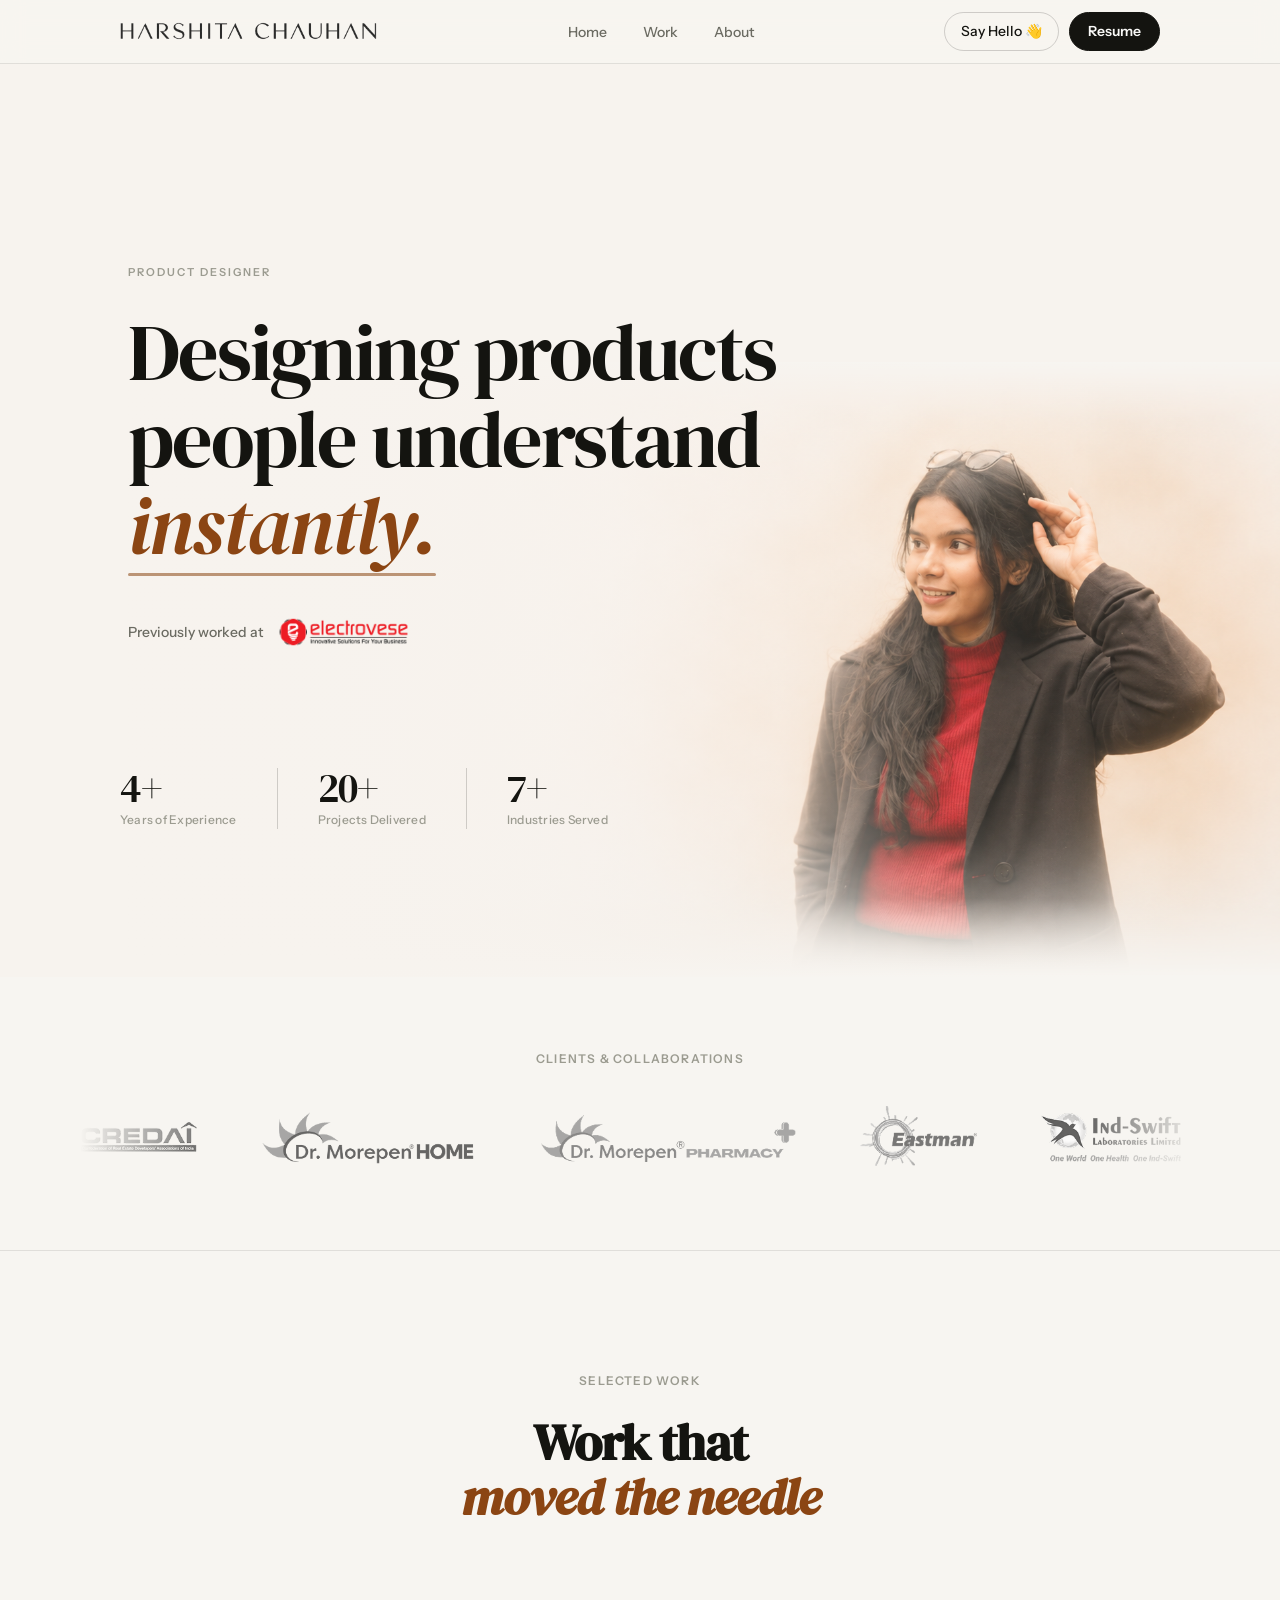
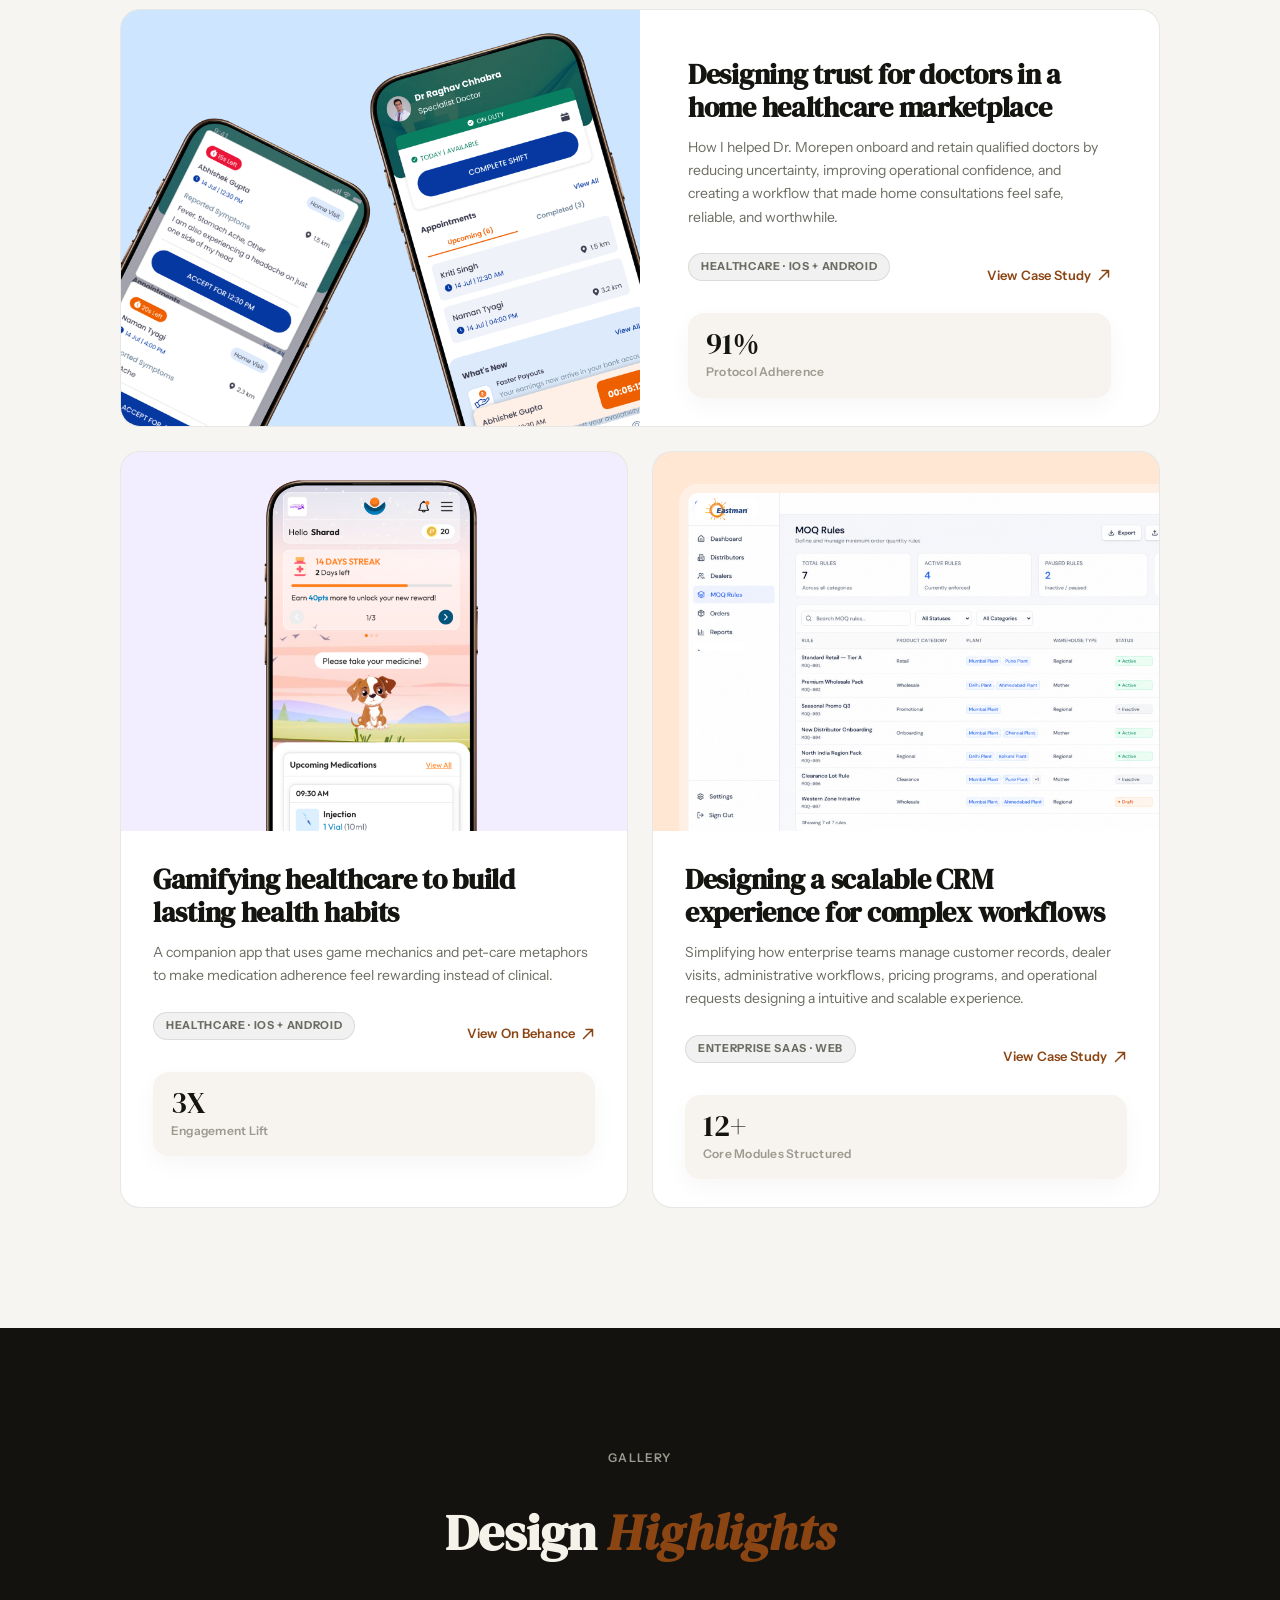
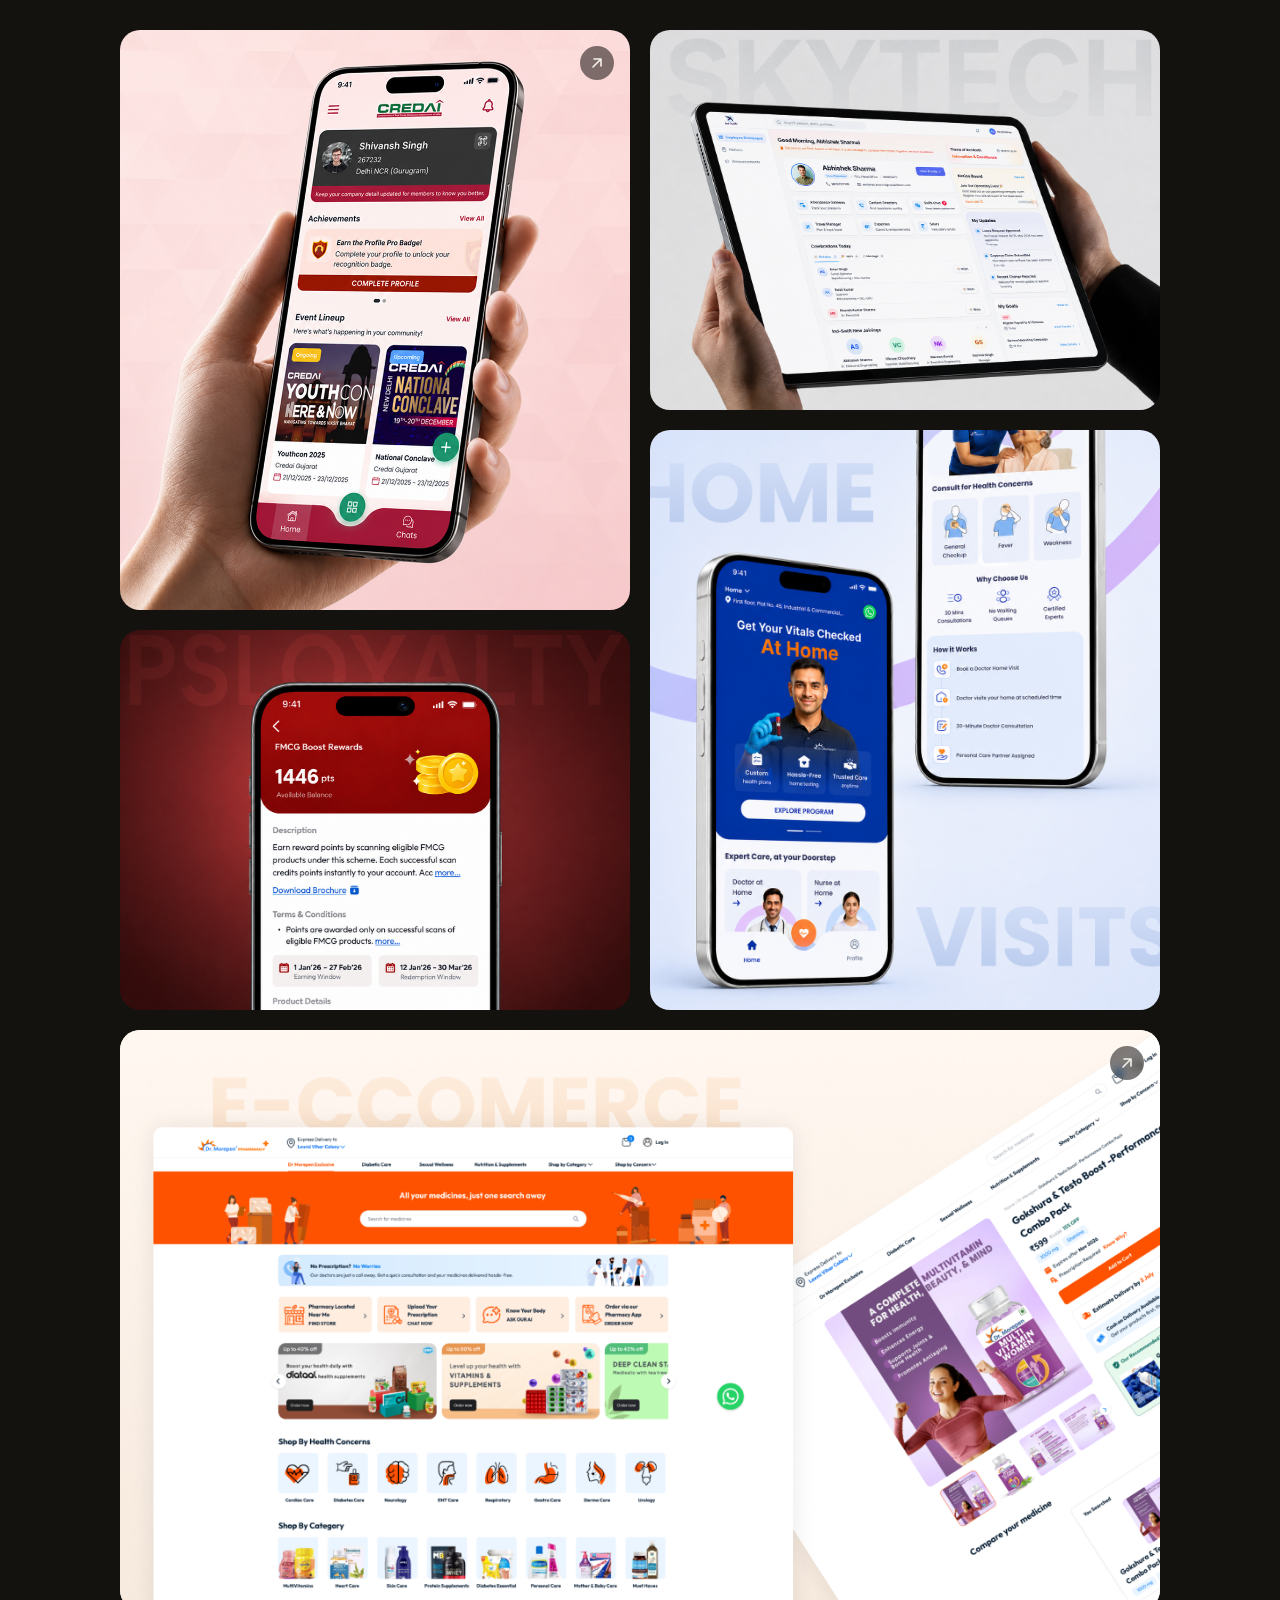
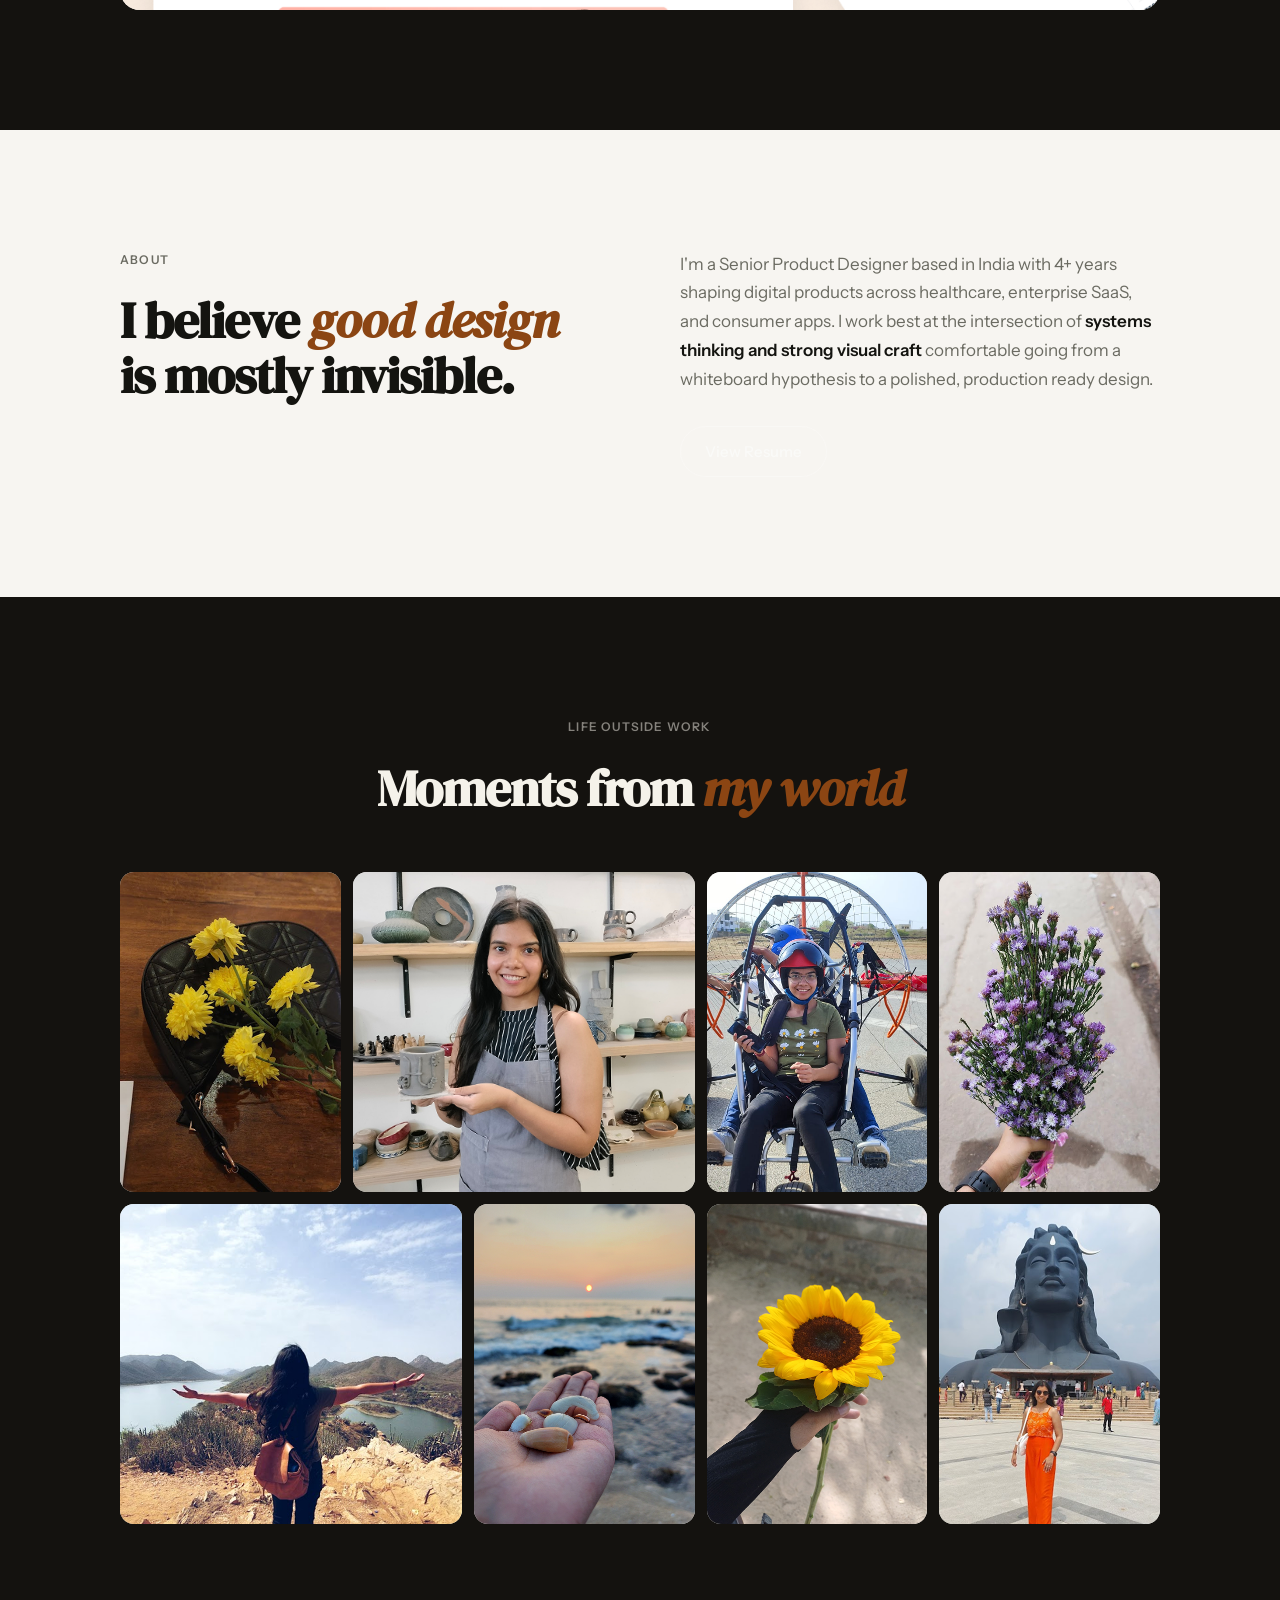
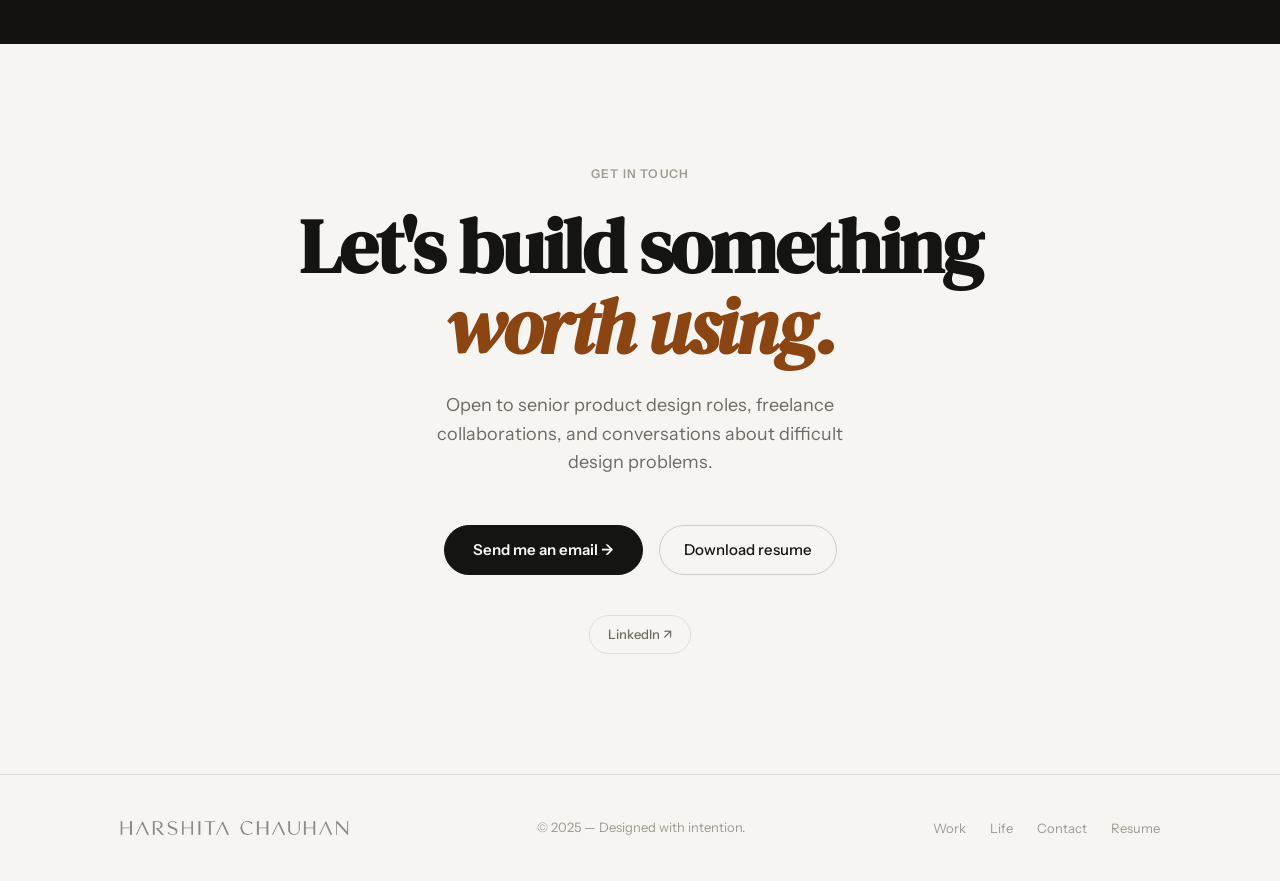
==== commit 63e56647: "Add files via upload" ====
--- a/index.html
+++ b/index.html
@@ -3,2248 +3,18 @@
 <head>
 <meta charset="UTF-8">
 <meta name="viewport" content="width=device-width, initial-scale=1.0">
-
 <meta name="robots" content="noindex, nofollow">
-
 <link rel="icon" type="image/png" href="favicon.png">
 <title>Harshita Chauhan - Senior Product Designer</title>
 <link rel="preconnect" href="https://fonts.googleapis.com">
 <link rel="preconnect" href="https://fonts.gstatic.com" crossorigin>
 <link href="https://fonts.googleapis.com/css2?family=Caveat:wght@500;600&family=DM+Serif+Display:ital@0;1&family=Instrument+Sans:ital,wght@0,400;0,500;0,600;1,400&family=Instrument+Serif:ital@0;1&display=swap" rel="stylesheet">
-<style>
-  :root {
-    --bg: #F7F5F1;
-    --bg-card: #EFEFEB;
-    --bg-white: #FAFAF8;
-    --text-primary: #141410;
-    --text-secondary: #6B6B62;
-    --text-muted: #9B9B90;
-    --border: rgba(20,20,16,0.10);
-    --border-strong: rgba(20,20,16,0.18);
-    --accent: #8B4513;
-    --accent-light: #EEF5F1;
-    --tag-bg: rgba(20,20,16,0.07);
-    --radius-sm: 6px;
-    --radius-md: 12px;
-    --radius-lg: 20px;
-    --radius-xl: 32px;
-    --font-display: 'DM Serif Display', Georgia, serif;
-    --font-sans: 'Instrument Sans', system-ui, sans-serif;
-    --font-serif: 'Instrument Serif', Georgia, serif;
-    --max-w: 1120px;
-    --nav-h: 64px;
-  }
-
-  *, *::before, *::after { box-sizing: border-box; margin: 0; padding: 0; }
-
-  html { scroll-behavior: smooth; -webkit-font-smoothing: antialiased; }
-
-  body {
-    background: var(--bg);
-    color: var(--text-primary);
-    font-family: var(--font-sans);
-    font-size: 16px;
-    line-height: 1.6;
-    overflow-x: hidden;
-  }
-
-  /* ── NAV ─────────────────────────────────────────── */
-  nav {
-    position: fixed;
-    top: 0; left: 0; right: 0;
-    z-index: 100;
-    height: var(--nav-h);
-    display: flex;
-    align-items: center;
-    justify-content: center;
-    padding: 0;
-    background: rgba(247,245,241,0.88);
-    backdrop-filter: blur(12px);
-    -webkit-backdrop-filter: blur(12px);
-    border-bottom: 1px solid var(--border);
-    transition: background 0.3s;
-  }
-
-  .nav-inner {
-    max-width: var(--max-w);
-    width: 100%;
-    margin: 0 auto;
-    padding: 0 40px;
-    display: flex;
-    align-items: center;
-    justify-content: space-between;
-  }
-
-  .nav-logo {
-    font-family: var(--font-sans);
-    font-weight: 600;
-    font-size: 15px;
-    letter-spacing: 0.04em;
-    text-transform: uppercase;
-    color: var(--text-primary);
-    text-decoration: none;
-  }
-
-  .nav-links {
-    display: flex;
-    align-items: center;
-    gap: 8px;
-    list-style: none;
-  }
-
-  .nav-links a {
-    font-size: 14px;
-    color: var(--text-secondary);
-    text-decoration: none;
-    padding: 6px 14px;
-    border-radius: 100px;
-    transition: color 0.2s, background 0.2s;
-    font-weight: 500;
-  }
-  .nav-links a:hover { color: var(--text-primary); background: var(--tag-bg); }
-
-  .nav-ctas {
-    display: flex;
-    align-items: center;
-    gap: 10px;
-  }
-
-  .btn-say-hello {
-    display: flex; align-items: center; gap: 6px;
-    font-size: 14px; font-weight: 500; font-family: var(--font-sans);
-    color: var(--text-primary);
-    border: 1px solid var(--border-strong);
-    border-radius: 100px;
-    padding: 7px 16px;
-    background: transparent;
-    cursor: pointer;
-    text-decoration: none;
-    transition: background 0.2s, border-color 0.2s;
-  }
-  .btn-say-hello:hover { background: var(--tag-bg); }
-  .btn-say-hello .dot {
-    width: 7px; height: 7px;
-    background: #22C55E;
-    border-radius: 50%;
-    animation: pulse-dot 2s infinite;
-  }
-
-  .btn-resume {
-    display: flex; align-items: center; gap: 6px;
-    font-size: 14px; font-weight: 600; font-family: var(--font-sans);
-    color: var(--bg-white);
-    background: var(--text-primary);
-    border: 1px solid var(--text-primary);
-    border-radius: 100px;
-    padding: 7px 18px;
-    cursor: pointer;
-    text-decoration: none;
-    transition: opacity 0.2s;
-  }
-  .btn-resume:hover { opacity: 0.82; }
-
-  @keyframes pulse-dot {
-    0%, 100% { box-shadow: 0 0 0 0 rgba(34,197,94,0.4); }
-    50% { box-shadow: 0 0 0 5px rgba(34,197,94,0); }
-  }
-
-  /* Mobile nav */
-  .hamburger {
-    display: none;
-    flex-direction: column;
-    gap: 5px;
-    cursor: pointer;
-    padding: 6px;
-    background: none; border: none;
-  }
-  .hamburger span {
-    display: block; width: 22px; height: 1.5px;
-    background: var(--text-primary);
-    transition: transform 0.3s, opacity 0.3s;
-  }
-  .mobile-menu {
-    display: none;
-    position: fixed;
-    top: var(--nav-h); left: 0; right: 0;
-    background: var(--bg-white);
-    border-bottom: 1px solid var(--border);
-    padding: 24px 24px 32px;
-    z-index: 99;
-    flex-direction: column;
-    gap: 16px;
-  }
-  .mobile-menu.open { display: flex; }
-  .mobile-menu a {
-    font-size: 18px; font-weight: 500; color: var(--text-primary);
-    text-decoration: none; padding: 8px 0;
-    border-bottom: 1px solid var(--border);
-  }
-
-  /* ── LAYOUT ──────────────────────────────────────── */
-  .container { max-width: var(--max-w); margin: 0 auto; padding: 0 40px; }
-
-  section { padding: 120px 0; }
-
-  /* ── HERO ────────────────────────────────────────── */
-  .hero {
-  position: relative;
-  min-height: 100vh;
-  overflow: hidden;
-  background: #F7F3EE;
-
-}
-
-.hero::before {
-  content: "";
-
-  position: absolute;
-  top: 0;
-  right: 0;
-  bottom: 0;
-
-  width: 90%;
-
-  background-image: url('hero.png');
-  background-repeat: no-repeat;
-  background-position: right bottom;
-  background-size: contain;
-
-  z-index: 1;
-}
-
-.hero-metrics,
-.metrics-row,
-.hero-bottom,
-.hero-stats,
-.hero-meta {
-  position: relative;
-  z-index: 10;
-}
-
-.hero-divider {
-  position: relative;
-  z-index: 10;
-}
-
-
-/* fade merge */
-.hero::after {
-  content: "";
-
-  position: absolute;
-  inset: 0;
-
-  background:
-    linear-gradient(
-      to right,
-      #F7F3EE 0%,
-      rgba(247,243,238,0.98) 26%,
-      rgba(247,243,238,0.82) 42%,
-      rgba(247,243,238,0.42) 58%,
-      rgba(247,243,238,0.08) 74%,
-      rgba(247,243,238,0) 100%
-    );
-
-  z-index: 2;
-  pointer-events: none;
-}
-
-.hero-body,
-.navbar,
-.hero-left {
-  position: relative;
-  z-index: 3;
-}
-
-  /* Two-column hero layout */
-  .hero-body {
-  display: grid;
-  grid-template-columns: minmax(0, 1fr) 300px;
-  gap: 48px;
-  align-items: center;
-  flex: 1;
-  padding-bottom: 0;
-  width: calc(100% + 80px);
-  margin-left: -40px;
-}
-
-  /* LEFT column */
-  .hero-left {
-    display: flex;
-    flex-direction: column;
-    justify-content: center;
-    padding-bottom: 48px;
-    padding-left:  48px;
-
-    animation: fadeUp 0.9s 0.05s ease both;
-  }
-
-  .hero-kicker {
-    font-size: 11px;
-    font-weight: 600;
-    color: var(--text-muted);
-    letter-spacing: 0.18em;
-    text-transform: uppercase;
-    margin-bottom: 28px;
-  }
-
-  .hero-headline {
-    font-family: var(--font-display);
-    font-size: clamp(80px, 4.8vw, 66px);
-    line-height: 1.08;
-    letter-spacing: -0.025em;
-    color: var(--text-primary);
-    margin-bottom: 0;
-    font-weight: 400;
-  }
-
-  .hero-headline-italic {
-    font-family: var(--font-display);
-    font-size: clamp(80px, 4.8vw, 66px);
-    line-height: 1.08;
-    letter-spacing: -0.025em;
-    font-style: italic;
-    color: #8B4513;
-    display: inline-block;
-    width: fit-content;
-    margin-top: 0;
-    position: relative;
-  }
-
-  /* Terracotta hand-drawn underline — scoped to "instantly" text width */
-  .hero-headline-italic::after {
-    content: '';
-    position: absolute;
-    left: 0;
-    bottom: -8px;
-    height: 3px;
-    width: 100%;
-    background: #8B4513;
-    border-radius: 2px;
-    margin-top: 6px;
-    opacity: 0.55;
-  }
-
-  /* Handwritten annotation labels */
-  @import url('https://fonts.googleapis.com/css2?family=Caveat:wght@500&display=swap');
-
-  .hero-annotation {
-    position: absolute;
-    font-family: 'Caveat', 'Dancing Script', cursive;
-    font-size: 18px;
-    font-weight: 500;
-    color: var(--text-secondary);
-    line-height: 1.3;
-    pointer-events: none;
-    white-space: nowrap;
-  }
-
-  .hero-annotation svg {
-    display: block;
-    overflow: visible;
-  }
-
-  /* RIGHT column — photo */
-  .hero-right {
-    position: relative;
-    display: flex;
-    align-items: flex-end;
-    justify-content: center;
-    animation: fadeUp 0.9s 0.15s ease both;
-  }
-
-  .hero-photo-blob {
-    position: relative;
-    width: 100%;
-    height: 520px;
-    display: flex;
-    align-items: flex-end;
-    justify-content: center;
-  }
-
-  /* Warm beige blob shape behind photo */
-  .hero-blob-bg {
-    position: absolute;
-    bottom: 0;
-    left: 50%;
-    transform: translateX(-50%);
-    width: 420px;
-    height: 440px;
-    background: #E8E0D4;
-    border-radius: 60% 60% 50% 50% / 50% 50% 60% 60%;
-  }
-
-  .hero-photo-img {
-    position: relative;
-    z-index: 1;
-    width: 360px;
-    height: 480px;
-    object-fit: cover;
-    object-position: center top;
-    /* B&W filter */
-    filter: grayscale(100%) contrast(1.05);
-    border-radius: 50% 50% 0 0;
-  }
-
-  /* annotation: "clarity is the goal" — top right of photo */
-  .anno-clarity {
-    top: 20px;
-    right: 20px;
-    text-align: right;
-  }
-
-  /* annotation: "Empathy at the core" — left middle of photo */
-  .anno-empathy {
-    bottom: 100px;
-    left: -20px;
-  }
-
-  /* BOTTOM bar — stats + role */
-  .hero-bottom {
-    
-    display: flex;
-    align-items: center;
-    justify-content: space-between;
-    padding: 28px 0;
-    flex-wrap: wrap;
-    gap: 16px;
-    animation: fadeUp 1s 0.25s ease both;
-  }
-
-  .hero-stats-row {
-    display: flex;
-    align-items: center;
-    gap: 0;
-  }
-
-  .hero-stat {
-    display: flex;
-    flex-direction: column;
-    gap: 2px;
-    padding-right: 40px;
-  }
-
-  .hero-stat + .hero-stat {
-    padding-left: 40px;
-    border-left: 1px solid var(--border-strong);
-  }
-
-  .hero-stat-num {
-    font-family: var(--font-display);
-    font-size: 40px;
-    line-height: 1;
-    color: var(--text-primary);
-    letter-spacing: -0.02em;
-    font-weight: 400;
-  }
-
-  .hero-stat-label {
-    font-size: 12px;
-    color: var(--text-muted);
-    font-weight: 500;
-    letter-spacing: 0.02em;
-  }
-
-  .hero-stat-sep { display: none; }
-
-  .hero-role-badge {
-    display: flex;
-    align-items: center;
-    gap: 12px;
-    font-size: 14px;
-    color: var(--text-secondary);
-    font-weight: 500;
-margin-top: 48px;
-  }
-
-  .hero-role-badge img {
-    height: 28px;
-    width: auto;
-  }
-
-  /* nav badge "02" */
-  .nav-counter {
-    display: flex;
-    align-items: center;
-    justify-content: center;
-    width: 40px;
-    height: 40px;
-    background: var(--text-primary);
-    color: var(--bg-white);
-    font-size: 13px;
-    font-weight: 700;
-    font-family: var(--font-sans);
-    border-radius: var(--radius-sm);
-    flex-shrink: 0;
-    letter-spacing: 0.02em;
-  }
-
-  .nav-left-group {
-    display: flex;
-    align-items: center;
-    gap: 14px;
-  }
-
-  .btn-primary {
-    display: inline-flex; align-items: center; gap: 8px;
-    font-size: 15px; font-weight: 600; font-family: var(--font-sans);
-    color: var(--bg-white);
-    background: var(--text-primary);
-    border: 1px solid var(--text-primary);
-    border-radius: 100px;
-    padding: 12px 28px;
-    cursor: pointer;
-    text-decoration: none;
-    transition: opacity 0.2s, transform 0.2s;
-  }
-  .btn-primary:hover { opacity: 0.82; transform: translateY(-1px); }
-
-  .btn-secondary {
-    display: inline-flex; align-items: center; gap: 8px;
-    font-size: 15px; font-weight: 500; font-family: var(--font-sans);
-    color: var(--text-primary);
-    background: transparent;
-    border: 1px solid var(--border-strong);
-    border-radius: 100px;
-    padding: 12px 24px;
-    cursor: pointer;
-    text-decoration: none;
-    transition: background 0.2s, transform 0.2s;
-  }
-  .btn-secondary:hover { background: var(--tag-bg); transform: translateY(-1px); }
-
-  .hero-actions {
-    display: flex;
-    align-items: center;
-    gap: 16px;
-    flex-wrap: wrap;
-  }
-
-  /* keep legacy hero-meta for other pages */
-  .hero-meta {
-    margin-top: 80px;
-    padding-top: 40px;
-    border-top: 1px solid var(--border);
-    display: flex;
-    align-items: center;
-    justify-content: space-between;
-    flex-wrap: wrap;
-    gap: 24px;
-  }
-
-  .hero-current-role {
-    display: flex; align-items: center; gap: 12px;
-    font-size: 13px;
-    color: var(--text-secondary);
-    font-weight: 500;
-  }
-
-  .hero-current-role .role-badge {
-    background: var(--text-primary);
-    color: var(--bg-white);
-    font-size: 11px;
-    font-weight: 600;
-    padding: 3px 10px;
-    border-radius: 100px;
-    letter-spacing: 0.06em;
-    text-transform: uppercase;
-  }
-
-  @keyframes wave {
-    0%, 100% { transform: rotate(0deg); }
-    20% { transform: rotate(-10deg); }
-    40% { transform: rotate(12deg); }
-    60% { transform: rotate(-10deg); }
-    80% { transform: rotate(10deg); }
-  }
-
-  /* Caveat font for annotations */
-  .caveat {
-    font-family: 'Caveat', cursive;
-    font-size: 19px;
-    font-weight: 500;
-  }
-
-  /* ── LOGOS ───────────────────────────────────────── */
-  .logos-section {
-    padding: 0 0 80px;
-    border-bottom: 1px solid var(--border);
-  }
-
-  .logos-label {
-    font-size: 12px;
-    font-weight: 600;
-    color: var(--text-muted);
-    letter-spacing: 0.1em;
-    text-transform: uppercase;
-    margin-bottom: 32px;
-    text-align: center;
-  }
-
-  .logos-scroll-outer {
-    overflow: hidden;
-    max-width: var(--max-w);
-    margin: 0 auto;
-    -webkit-mask-image: linear-gradient(to right, transparent 0%, black 10%, black 90%, transparent 100%);
-    mask-image: linear-gradient(to right, transparent 0%, black 10%, black 90%, transparent 100%);
-  }
-
-  .logos-scroll-track {
-    display: flex;
-    align-items: center;
-    gap: 64px;
-    animation: logos-scroll 28s linear infinite;
-    width: max-content;
-    flex-shrink: 0;
-  }
-
-  .logos-scroll-outer:hover .logos-scroll-track {
-    animation-play-state: paused;
-  }
-
-  @keyframes logos-scroll {
-    from { transform: translateX(0); }
-    to { transform: translateX(-50%); }
-  }
-
-  .logo-item {
-    font-family: var(--font-sans);
-    font-size: 15px;
-    font-weight: 700;
-    color: var(--text-muted);
-    letter-spacing: 0.03em;
-    text-transform: uppercase;
-    white-space: nowrap;
-    flex-shrink: 0;
-    transition: color 0.2s;
-  }
-  .logo-item:hover { color: var(--text-primary); }
-
-  .logo-item-styled {
-    display: inline-flex;
-    align-items: center;
-    gap: 8px;
-    font-family: var(--font-sans);
-    font-size: 14px;
-    font-weight: 700;
-    color: var(--text-muted);
-    letter-spacing: 0.04em;
-    text-transform: uppercase;
-    white-space: nowrap;
-    flex-shrink: 0;
-    transition: color 0.2s;
-  }
-.client-logo {
-  height: 70px;
-  width: auto;
-  object-fit: contain;
-  display: block;
-  opacity: 0.72;
-  transition: opacity 0.3s ease;
-  filter: grayscale(100%);
-}
-
-.logo-item:hover .client-logo {
-  opacity: 1;
-  filter: grayscale(0%);
-}
-  .logo-item-styled .logo-icon {
-    width: 22px;
-    height: 22px;
-    border-radius: 6px;
-    display: inline-flex;
-    align-items: center;
-    justify-content: center;
-    font-size: 11px;
-    font-weight: 900;
-    flex-shrink: 0;
-  }
-
-  /* ── SECTION LABELS ──────────────────────────────── */
-  .section-label {
-    font-size: 12px;
-    font-weight: 600;
-    color: var(--text-muted);
-    letter-spacing: 0.1em;
-    text-transform: uppercase;
-    margin-bottom: 24px;
-  }
-
-  .section-headline {
-    font-family: var(--font-display);
-    font-size: clamp(36px, 4vw, 58px);
-    line-height: 1.08;
-    letter-spacing: -0.02em;
-    color: var(--text-primary);
-    margin-bottom: 20px;
-  }
-
-  .section-headline em { font-style: italic; color: #8B4513; }
-
-  .section-desc {
-    font-size: 17px;
-    color: var(--text-secondary);
-    max-width: 520px;
-    line-height: 1.65;
-  }
-
-  /* ── WORK GRID ───────────────────────────────────── */
-  .work-section { padding: 120px 0; }
-
-  .work-header {
-    display: flex;
-    align-items: flex-end;
-    justify-content: space-between;
-    margin-bottom: 64px;
-    gap: 32px;
-    flex-wrap: wrap;
-  }
-
-  .projects-grid {
-    display: grid;
-    grid-template-columns: 1fr 1fr;
-    gap: 24px;
-  }
-
-  .project-card {
-    position: relative;
-    border-radius: var(--radius-lg);
-    overflow: hidden;
-    cursor: pointer;
-    text-decoration: none;
-    color: var(--text-primary);
-    background: #FFFFFF;
-    border: 1px solid var(--border);
-    transition: transform 0.4s cubic-bezier(0.16, 1, 0.3, 1), box-shadow 0.4s cubic-bezier(0.16, 1, 0.3, 1);
-    display: block;
-  }
-
- .project-card:hover {
-  transform: none;
-  box-shadow: 0 24px 60px rgba(0,0,0,0.08), 0 4px 16px rgba(0,0,0,0.04);
-  background: #FFFFFF;
-}
-
-
-  .project-card.featured {
-    grid-column: 1 / -1;
-    display: grid;
-    grid-template-columns: 1fr 1fr;
-    align-items: center;
-  }
-
-  .project-image-wrap {
-    aspect-ratio: 4/3;
-    overflow: hidden;
-    position: relative;
-  }
-
-.project-image {
-  width: 100%;
-  height: 100%;
-  object-fit: cover;
-  display: block;
-  transition: transform 0.6s cubic-bezier(0.16, 1, 0.3, 1);
-}
-
-  .project-card.featured .project-image-wrap {
-    aspect-ratio: auto;
-    height: 100%;
-    min-height: 380px;
-  }
-
-  .project-image-placeholder {
-    width: 100%;
-    height: 100%;
-    display: flex;
-    align-items: center;
-    justify-content: center;
-    font-size: 48px;
-    font-family: var(--font-display);
-    font-style: italic;
-    color: rgba(20,20,16,0.15);
-    letter-spacing: -0.02em;
-  }
-
-  .project-card:hover .project-image  {
-    transform: scale(1.04);
-    transition: transform 0.6s cubic-bezier(0.16, 1, 0.3, 1);
-  }
-
-  /* Color-coded project backgrounds */
-  .bg-sage { background: #D4E5D8; }
-  .bg-sand { background: #E8DDD0; }
-  .bg-slate { background: #D8DDE8; }
-  .bg-blush { background: #EAD8D8; }
-
-  .project-info {
-    padding: 32px;
-padding-bottom: 28px;
-    display: flex;
-    flex-direction: column;
-  }
-
-  .project-card.featured .project-info {
-    padding: 48px 48px 28px;
-  }
-
-  /* ── Colourful industry/platform chips ───────────── */
-  .project-tag {
-    display: inline-flex;
-    align-items: center;
-    gap: 6px;
-    font-size: 11px;
-    font-weight: 700;
-    letter-spacing: 0.06em;
-    text-transform: uppercase;
-    border-radius: 100px;
-    padding: 4px 12px;
-    margin-bottom: 0;
-    width: fit-content;
-  }
-
-  /* Row layout for tag + CTA — chip left, CTA right, same row */
-  .project-tag-cta-row {
-    display: flex;
-    flex-direction: row;
-    align-items: center;
-    justify-content: space-between;
-    margin-top: 20px;
-    margin-bottom: 0;
-    gap: 12px;
-  }
-
-  .project-tag-cta-row .project-tag {
-    margin-bottom: 0;
-  }
-
-  .project-tag-cta-row .project-cta {
-    margin-left: 0;
-    white-space: nowrap;
-    flex-shrink: 0;
-  }
-
-  /* colour variants — all updated to light grey */
-  .project-tag.tag-health {
-    color: #6B6B62;
-    background: rgba(20,20,16,0.06);
-    border: 1px solid rgba(20,20,16,0.10);
-  }
-  .project-tag.tag-saas {
-    color: #6B6B62;
-    background: rgba(20,20,16,0.06);
-    border: 1px solid rgba(20,20,16,0.10);
-  }
-  .project-tag.tag-consumer {
-    color: #6B6B62;
-    background: rgba(20,20,16,0.06);
-    border: 1px solid rgba(20,20,16,0.10);
-  }
-
-  .project-title {
-    font-family: var(--font-display);
-    font-size: clamp(20px, 2.2vw, 28px);
-    line-height: 1.18;
-    letter-spacing: -0.01em;
-    margin-bottom: 12px;
-    color: var(--text-primary);
-  }
-
-  .project-desc {
-    font-size: 14px;
-    color: var(--text-secondary);
-    line-height: 1.65;
-    margin-bottom: 0;
-    flex: 1;
-  }
-
-  /* Spacer pushes metric + cta to bottom */
-  .project-info-spacer { flex: 1; min-height: 20px; }
-
-  /* ── Bottom metric bar ───────────────────────────── */
-  .project-metric {
-  margin-top: 28px;
-  padding: 16px 18px;
-  border-radius: 16px;
-  background: #F7F3EE;
-  
-  display: flex;
-  align-items: center;
-  gap: 14px;
-  width: 100%;
-  box-shadow: 0 8px 24px rgba(20, 20, 16, 0.04);
-}
-
- .project-metric-img {
-  width: 38px;
-  height: 38px;
-  padding: 9px;
-  border-radius: 12px;
-  background: #EEF5F1;
-  object-fit: contain;
-  flex-shrink: 0;
-}
-
-.project-metric-content {
-  display: flex;
-  flex-direction: column;
-  gap: 3px;
-}
-
-.project-metric-number {
-  font-family: var(--font-display);
-  font-size: 30px;
-  line-height: 1;
-  color: var(--text-primary);
-}
-
-.project-metric-label {
-  font-size: 12px;
-  color: var(--text-muted);
-  font-weight: 600;
-  letter-spacing: 0.02em;
-}
-
-
-  .project-cta {
-    display: inline-flex;
-    align-items: center;
-    gap: 6px;
-    font-size: 13px;
-    font-weight: 600;
-    color: var(--accent);
-    text-decoration: none;
-    letter-spacing: 0.01em;
-    transition: gap 0.2s;
-    white-space: nowrap;
-    flex-shrink: 0;
-    margin-top: 16px;
-  }
-
-  .project-card:hover .project-cta { gap: 10px; }
-  .project-cta svg { width: 14px; height: 14px; transition: transform 0.2s; }
-  .project-card:hover .project-cta svg { transform: translate(2px, -2px); }
-
-  .coming-soon-badge {
-    position: absolute;
-    top: 16px; right: 16px;
-    font-size: 10px;
-    font-weight: 700;
-    letter-spacing: 0.1em;
-    text-transform: uppercase;
-    color: var(--text-secondary);
-    background: rgba(247,245,241,0.9);
-    border: 1px solid var(--border);
-    border-radius: 100px;
-    padding: 4px 12px;
-  }
-
-  
-
-  /* ── ABOUT ───────────────────────────────────────── */
-  .about-section {
-    background: var(--text-primary);
-    color: var(--bg-white);
-    padding: 120px 0;
-  }
-
-  .about-inner {
-    display: grid;
-    grid-template-columns: 1fr 1fr;
-    gap: 80px;
-    align-items: start;
-  }
-
-  .about-section .section-label { color: rgba(255,255,255,0.4); }
-
-  .about-headline {
-    font-family: var(--font-display);
-    font-size: clamp(36px, 4vw, 56px);
-    line-height: 1.08;
-    letter-spacing: -0.02em;
-    color: var(--bg-white);
-    margin-bottom: 0;
-  }
-
-  .about-headline em {
-    font-style: italic;
-    color: #8B4513;
-  }
-
-  .about-body {
-    color: rgba(255,255,255,0.65);
-    font-size: 17px;
-    line-height: 1.7;
-  }
-
-  .about-body p + p { margin-top: 20px; }
-
-  .about-body strong { color: var(--bg-white); font-weight: 600; }
-
-  .about-skills {
-    margin-top: 40px;
-    display: flex;
-    flex-wrap: wrap;
-    gap: 8px;
-  }
-
-  .skill-tag {
-    font-size: 13px;
-    font-weight: 500;
-    color: rgba(255,255,255,0.7);
-    background: rgba(255,255,255,0.08);
-    border: 1px solid rgba(255,255,255,0.12);
-    border-radius: 100px;
-    padding: 6px 16px;
-    transition: background 0.2s, color 0.2s;
-  }
-
-  .skill-tag:hover { background: rgba(255,255,255,0.14); color: var(--bg-white); }
-
-  /* ── PROCESS ─────────────────────────────────────── */
-  .process-section { padding: 120px 0; }
-
-  .process-header {
-    display: flex;
-    justify-content: space-between;
-    align-items: flex-end;
-    margin-bottom: 80px;
-    gap: 40px;
-    flex-wrap: wrap;
-  }
-
-  .process-grid {
-    display: grid;
-    grid-template-columns: repeat(4, 1fr);
-    gap: 2px;
-  }
-
-  .process-step {
-    background: var(--bg-card);
-    padding: 40px 32px;
-    border-radius: 0;
-    transition: background 0.25s;
-  }
-
-  .process-step:first-child { border-radius: var(--radius-md) 0 0 var(--radius-md); }
-  .process-step:last-child { border-radius: 0 var(--radius-md) var(--radius-md) 0; }
-  .process-step:hover { background: #E6E4DF; }
-
-  .process-num {
-    font-family: var(--font-display);
-    font-size: 48px;
-    color: var(--border-strong);
-    line-height: 1;
-    margin-bottom: 28px;
-    font-style: italic;
-  }
-
-  .process-title {
-    font-size: 16px;
-    font-weight: 600;
-    color: var(--text-primary);
-    margin-bottom: 12px;
-    letter-spacing: -0.01em;
-  }
-
-  .process-desc {
-    font-size: 14px;
-    color: var(--text-secondary);
-    line-height: 1.6;
-  }
-
-  /* ── CASE STUDY PAGE ─────────────────────────────── */
-  .page { display: none; }
-  .page.active { display: block; }
-
-  .cs-hero {
-    padding-top: calc(var(--nav-h) + 80px);
-    padding-bottom: 80px;
-    border-bottom: 1px solid var(--border);
-  }
-
-  .cs-back {
-    display: inline-flex;
-    align-items: center;
-    gap: 8px;
-    font-size: 13px;
-    font-weight: 500;
-    color: var(--text-secondary);
-    text-decoration: none;
-    margin-bottom: 40px;
-    padding: 6px 14px 6px 10px;
-    border: 1px solid var(--border);
-    border-radius: 100px;
-    background: transparent;
-    cursor: pointer;
-    transition: background 0.2s, color 0.2s;
-  }
-  .cs-back:hover { background: var(--tag-bg); color: var(--text-primary); }
-
-  .cs-label {
-    font-size: 12px;
-    font-weight: 600;
-    letter-spacing: 0.1em;
-    text-transform: uppercase;
-    color: var(--accent);
-    margin-bottom: 20px;
-  }
-
-  .cs-title {
-    font-family: var(--font-display);
-    font-size: clamp(40px, 5.5vw, 76px);
-    line-height: 1.04;
-    letter-spacing: -0.02em;
-    color: var(--text-primary);
-    max-width: 860px;
-    margin-bottom: 32px;
-  }
-
-  .cs-summary {
-    font-size: 19px;
-    color: var(--text-secondary);
-    max-width: 640px;
-    line-height: 1.65;
-    margin-bottom: 56px;
-  }
-
-  .cs-meta-row {
-    display: flex;
-    flex-wrap: wrap;
-    gap: 48px;
-  }
-
-  .cs-meta-item { display: flex; flex-direction: column; gap: 4px; }
-
-  .cs-meta-label {
-    font-size: 11px;
-    font-weight: 600;
-    letter-spacing: 0.08em;
-    text-transform: uppercase;
-    color: var(--text-muted);
-  }
-
-  .cs-meta-value {
-    font-size: 15px;
-    color: var(--text-primary);
-    font-weight: 500;
-  }
-
-  .cs-cover {
-    margin: 0;
-    border-radius: var(--radius-lg);
-    overflow: hidden;
-    height: 480px;
-    display: flex;
-    align-items: center;
-    justify-content: center;
-    font-family: var(--font-display);
-    font-size: 56px;
-    font-style: italic;
-    color: rgba(20,20,16,0.18);
-    margin-top: 80px;
-  }
-
-  .cs-body {
-    max-width: 1320px;
-    margin: 0 auto;
-    padding: 80px 0;
-  }
-
-  .cs-section-title {
-    font-family: var(--font-display);
-    font-size: clamp(24px, 3vw, 38px);
-    line-height: 1.12;
-    letter-spacing: -0.02em;
-    color: var(--text-primary);
-    margin-bottom: 20px;
-    padding-top: 64px;
-  }
-
-  .cs-section-label {
-    font-size: 11px;
-    font-weight: 600;
-    letter-spacing: 0.1em;
-    text-transform: uppercase;
-    color: var(--text-muted);
-    margin-bottom: 12px;
-  }
-
-  .cs-text {
-    font-size: 17px;
-    color: var(--text-secondary);
-    line-height: 1.75;
-    margin-bottom: 24px;
-  }
-
-  .cs-text strong { color: var(--text-primary); font-weight: 600; }
-
-  .cs-quote {
-    margin: 48px 0;
-    padding: 32px 40px;
-    border-left: 3px solid #0638A1;
-    background: #DBEAFF;
-    border-radius: 0 var(--radius-md) var(--radius-md) 0;
-  }
-
-  .cs-quote p {
-    font-family:var(--font-display);
-    font-size: 20px;
-    color: var(--text-primary);
-    line-height: 1.6;
-    font-style: italic;
-  }
-
-  .cs-metrics {
-    display: grid;
-    grid-template-columns: repeat(3, 1fr);
-    gap: 28px;
-    margin: 48px 0;
-  }
-
-  .cs-metric {
-    background: var(--bg-card);
-    padding: 32px 28px;
-    text-align: center;
-  }
-
-  .cs-metric:first-child { border-radius: var(--radius-md) 0 0 var(--radius-md); }
-  .cs-metric:last-child { border-radius: 0 var(--radius-md) var(--radius-md) 0; }
-
-  .cs-metric-num {
-    font-family: var(--font-display);
-    font-size: 52px;
-    line-height: 1;
-    color: var(--text-primary);
-    letter-spacing: -0.02em;
-    margin-bottom: 8px;
-  }
-
-  .cs-metric-label {
-    font-size: 13px;
-    color: var(--text-secondary);
-    font-weight: 500;
-  }
-
-  .cs-image-block {
-    margin: 56px -80px;
-    border-radius: var(--radius-lg);
-    overflow: hidden;
-    height: 360px;
-    display: flex;
-    align-items: center;
-    justify-content: center;
-    font-family: var(--font-display);
-    font-size: 36px;
-    font-style: italic;
-    color: rgba(20,20,16,0.16);
-  }
-
-  .cs-bullet-list {
-    list-style: none;
-    margin: 24px 0;
-    display: flex;
-    flex-direction: column;
-    gap: 12px;
-  }
-
-  .cs-bullet-list li {
-    display: flex;
-    gap: 12px;
-    font-size: 16px;
-    color: var(--text-secondary);
-    line-height: 1.6;
-  }
-
-  .cs-bullet-list li::before {
-    content: '→';
-    color: var(--accent);
-    flex-shrink: 0;
-    margin-top: 1px;
-    font-weight: 600;
-  }
-
-  .cs-divider {
-    height: 1px;
-    background: var(--border);
-    margin: 64px 0;
-  }
-
-  /* ── METRICS BAND ────────────────────────────────── */
-  .metrics-band {
-    background: var(--bg-card);
-    border-top: 1px solid var(--border);
-    border-bottom: 1px solid var(--border);
-    padding: 64px 0;
-  }
-
-  .metrics-inner {
-    display: flex;
-    align-items: center;
-    justify-content: center;
-    gap: 80px;
-    flex-wrap: wrap;
-  }
-
-  .metric-item { text-align: center; }
-
-  .metric-num {
-    font-family: var(--font-display);
-    font-size: 52px;
-    line-height: 1;
-    letter-spacing: -0.02em;
-    color: var(--text-primary);
-    margin-bottom: 6px;
-  }
-
-  .metric-label {
-    font-size: 13px;
-    color: var(--text-muted);
-    font-weight: 500;
-    letter-spacing: 0.02em;
-  }
-
-  .metric-sep { width: 1px; height: 56px; background: var(--border-strong); }
-
-  /* ── CONTACT ─────────────────────────────────────── */
-  .contact-section {
-    padding: 120px 0;
-    text-align: center;
-  }
-
-  .contact-headline {
-    font-family: var(--font-display);
-    font-size: clamp(48px, 6vw, 88px);
-    line-height: 1.04;
-    letter-spacing: -0.03em;
-    color: var(--text-primary);
-    margin-bottom: 24px;
-  }
-
-  .contact-headline em { font-style: italic; color: #8B4513; }
-
-  .contact-sub {
-    font-size: 18px;
-    color: var(--text-secondary);
-    max-width: 440px;
-    margin: 0 auto 48px;
-    line-height: 1.6;
-  }
-
-  .contact-email-row {
-    display: flex;
-    align-items: center;
-    justify-content: center;
-    gap: 12px;
-    margin-bottom: 40px;
-  }
-
-  .contact-email {
-    font-family: var(--font-display);
-    font-size: clamp(20px, 2.5vw, 28px);
-    color: var(--text-primary);
-    text-decoration: none;
-    font-style: italic;
-    border-bottom: 2px solid var(--accent);
-    padding-bottom: 2px;
-    transition: color 0.2s;
-  }
-  .contact-email:hover { color: var(--accent); }
-
-  .copy-btn {
-    display: inline-flex;
-    align-items: center;
-    gap: 6px;
-    font-size: 13px;
-    font-weight: 600;
-    color: var(--text-secondary);
-    background: var(--tag-bg);
-    border: 1px solid var(--border);
-    border-radius: 100px;
-    padding: 6px 14px;
-    cursor: pointer;
-    transition: background 0.2s, color 0.2s;
-  }
-  .copy-btn:hover { background: var(--bg-card); color: var(--text-primary); }
-  .copy-btn.copied { color: var(--accent); background: var(--accent-light); border-color: rgba(42,92,69,0.2); }
-
-  .socials {
-    display: flex;
-    align-items: center;
-    justify-content: center;
-    gap: 12px;
-    margin-top: 40px;
-  }
-
-  .social-link {
-    display: inline-flex;
-    align-items: center;
-    gap: 6px;
-    font-size: 13px;
-    font-weight: 500;
-    color: var(--text-secondary);
-    text-decoration: none;
-    border: 1px solid var(--border);
-    border-radius: 100px;
-    padding: 8px 18px;
-    transition: background 0.2s, color 0.2s;
-  }
-  .social-link:hover { background: var(--tag-bg); color: var(--text-primary); }
-
-  /* ── FOOTER ──────────────────────────────────────── */
-  footer {
-    border-top: 1px solid var(--border);
-    padding: 40px 0;
-  }
-
-  .footer-inner {
-    display: flex;
-    align-items: center;
-    justify-content: space-between;
-    flex-wrap: wrap;
-    gap: 16px;
-  }
-
-  .footer-logo {
-    font-family: var(--font-sans);
-    font-weight: 600;
-    font-size: 13px;
-    letter-spacing: 0.05em;
-    text-transform: uppercase;
-    color: var(--text-muted);
-  }
-
-  .footer-copy {
-    font-size: 13px;
-    color: var(--text-muted);
-  }
-
-  .footer-links {
-    display: flex;
-    gap: 24px;
-    list-style: none;
-  }
-
-  .footer-links a {
-    font-size: 13px;
-    color: var(--text-muted);
-    text-decoration: none;
-    transition: color 0.2s;
-  }
-  .footer-links a:hover { color: var(--text-primary); }
-
-  /* ── LIFE OUTSIDE WORK ───────────────────────────── */
-  .life-section {
-    padding: 120px 0;
-  }
-
-  .life-header {
-    display: flex;
-    flex-direction: column;
-    align-items: center;
-    text-align: center;
-    margin-bottom: 56px;
-  }
-
-  .life-headline {
-    font-family: var(--font-display);
-    font-size: clamp(36px, 4vw, 58px);
-    line-height: 1.08;
-    letter-spacing: -0.02em;
-    color: var(--text-primary);
-  }
-
-  .life-headline em { font-style: italic; color: #8B4513; }
-
-  .life-desc {
-    display: none;
-  }
-
-  /* Life outside work — interest grid */
-  
-
-  
-  /* ── ANIMATIONS ──────────────────────────────────── */
-  @keyframes fadeUp {
-    from { opacity: 0; transform: translateY(20px); }
-    to { opacity: 1; transform: translateY(0); }
-  }
-
-  .fade-in {
-    opacity: 0;
-    transform: translateY(24px);
-    transition: opacity 0.7s cubic-bezier(0.16, 1, 0.3, 1), transform 0.7s cubic-bezier(0.16, 1, 0.3, 1);
-  }
-
-  .fade-in.visible { opacity: 1; transform: none; }
-  .fade-in:nth-child(2) { transition-delay: 0.08s; }
-  .fade-in:nth-child(3) { transition-delay: 0.16s; }
-  .fade-in:nth-child(4) { transition-delay: 0.24s; }
-
-  /* ── MOBILE ──────────────────────────────────────── */
-  @media (max-width: 768px) {
-    nav { padding: 0 20px; }
-    .nav-links { display: none; }
-    .nav-ctas { display: none; }
-    .hamburger { display: flex; }
-    .container { padding: 0 20px; }
-    section, .work-section, .about-section, .process-section, .contact-section, .life-section { padding: 80px 0; }
-
-    .hero-body { grid-template-columns: 1fr; }
-    .hero-right { display: none; }
-    .hero-headline { font-size: 52px; }
-    .hero-headline-italic { font-size: 52px; }
-    .hero-left { padding-bottom: 32px; }
-    .hero-split { grid-template-columns: 1fr !important; gap: 24px !important; }
-    .hero-split-right { align-items: flex-start !important; }
-
-    .projects-grid { grid-template-columns: 1fr; }
-    .project-card.featured { grid-template-columns: 1fr; }
-    .project-card.featured .project-image-wrap { min-height: 240px; height: 240px; }
-
-    .about-inner { grid-template-columns: 1fr; gap: 48px; }
-
-    .process-grid { grid-template-columns: 1fr 1fr; }
-    .process-step:first-child { border-radius: var(--radius-md) 0 0 0; }
-    .process-step:nth-child(2) { border-radius: 0 var(--radius-md) 0 0; }
-    .process-step:nth-child(3) { border-radius: 0 0 0 var(--radius-md); }
-    .process-step:last-child { border-radius: 0 0 var(--radius-md) 0; }
-
-    .metrics-inner { gap: 40px; }
-    .metric-sep { display: none; }
-
-    .cs-metrics { grid-template-columns: 1fr; }
-    .cs-metric:first-child { border-radius: var(--radius-md) var(--radius-md) 0 0; }
-    .cs-metric:last-child { border-radius: 0 0 var(--radius-md) var(--radius-md); }
-    .cs-image-block { margin: 40px 0; }
-    .cs-meta-row { gap: 24px; }
-
-    .contact-headline { font-size: 44px; }
-    .contact-email-row { flex-direction: column; }
-    .footer-inner { flex-direction: column; gap: 12px; text-align: center; }
-
-    .life-header { grid-template-columns: 1fr; gap: 24px; }
-    .life-grid {
-      grid-template-columns: 1fr 1fr;
-      gap: 10px;
-    }
-    .life-photo:nth-child(1) { grid-column: 1 / 3; height: 260px; }
-    .life-photo:nth-child(2) { grid-column: 1 / 2; height: 200px; }
-    .life-photo:nth-child(3) { grid-column: 2 / 3; height: 200px; }
-    .life-photo:nth-child(4) { grid-column: 1 / 2; height: 200px; }
-    .life-photo:nth-child(5) { grid-column: 2 / 3; height: 200px; }
-    .life-photo:nth-child(6) { grid-column: 1 / 3; height: 220px; }
-  }
-
-  /* ── LIFE GRID LABELS ─────────────────────────── */
-  .life-grid-card { position: relative; }
-  .life-grid-label {
-    position: absolute;
-    bottom: 16px; left: 0; right: 0;
-    text-align: center;
-    font-family: var(--font-sans);
-    font-size: 11px;
-    font-weight: 700;
-    letter-spacing: 0.1em;
-    text-transform: uppercase;
-    color: rgba(0,0,0,0.42);
-    opacity: 0;
-    transform: translateY(5px);
-    transition: opacity 0.3s ease, transform 0.3s ease;
-    pointer-events: none;
-  }
-  .life-grid-card:hover .life-grid-label { opacity: 1; transform: translateY(0); }
-
-  /* ── PAGE ANIMATIONS ──────────────────────────── */
-  @media (prefers-reduced-motion: no-preference) {
-    @keyframes heroFadeUp {
-      from { opacity: 0; transform: translateY(20px); }
-      to   { opacity: 1; transform: translateY(0); }
-    }
-    @keyframes heroFadeIn {
-      from { opacity: 0; }
-      to   { opacity: 1; }
-    }
-
-    /* Hero above-fold entrance */
-    .hero-kicker          { animation: heroFadeUp 0.65s 0.10s both cubic-bezier(0.16,1,0.3,1); }
-    .hero-headline        { animation: heroFadeUp 0.70s 0.25s both cubic-bezier(0.16,1,0.3,1); }
-    .hero-headline-italic { animation: heroFadeUp 0.70s 0.40s both cubic-bezier(0.16,1,0.3,1); }
-    .hero-bottom          { animation: heroFadeIn 0.80s 0.55s both ease; }
-    .hero-right           { animation: heroFadeIn 0.90s 0.30s both ease; }
-
-    /* Scroll-triggered base */
-    [data-anim] {
-      opacity: 0;
-      transform: translateY(22px);
-      transition: opacity 0.70s cubic-bezier(0.16,1,0.3,1),
-                  transform 0.70s cubic-bezier(0.16,1,0.3,1);
-      transition-delay: var(--anim-delay, 0ms);
-    }
-    [data-anim].visible { opacity: 1; transform: translateY(0); }
-
-    /* Stagger group: each child staggers in */
-    [data-anim-group] > * {
-      opacity: 0;
-      transform: translateY(20px);
-      transition: opacity 0.60s cubic-bezier(0.16,1,0.3,1),
-                  transform 0.60s cubic-bezier(0.16,1,0.3,1);
-    }
-    [data-anim-group].visible > *:nth-child(1) { opacity:1; transform:none; transition-delay:  0ms; }
-    [data-anim-group].visible > *:nth-child(2) { opacity:1; transform:none; transition-delay: 90ms; }
-    [data-anim-group].visible > *:nth-child(3) { opacity:1; transform:none; transition-delay:180ms; }
-    [data-anim-group].visible > *:nth-child(4) { opacity:1; transform:none; transition-delay:270ms; }
-    [data-anim-group].visible > *:nth-child(5) { opacity:1; transform:none; transition-delay:360ms; }
-    [data-anim-group].visible > *:nth-child(6) { opacity:1; transform:none; transition-delay:450ms; }
-[data-anim-group].visible > * {
-  opacity:1;
-  transform:none;
-}
-
-    /* Smooth link/button hover lift */
-    .btn-primary, .btn-secondary, .btn-resume {
-      transition: transform 0.25s cubic-bezier(0.16,1,0.3,1),
-                  box-shadow 0.25s ease,
-                  background 0.2s ease,
-                  color 0.2s ease;
-    }
-    .btn-primary:hover  { transform: translateY(-2px); box-shadow: 0 8px 24px rgba(0,0,0,0.10); }
-    .btn-secondary:hover{ transform: translateY(-2px); }
-    .btn-resume:hover   { transform: translateY(-2px); }
-
-    /* Section label fade-slide */
-    .section-label[data-anim], .work-header[data-anim] {
-      transition-duration: 0.55s;
-    }
-  }
-
-  /* ── CS COVER: constrained width ─────────────────── */
-  .cs-cover {
-    margin: 32px 0 0 0;
-    border-radius: var(--radius-lg) !important;
-  }
-
-  /* ── CS STICKY SECTION ────────────────────────────── */
-  .cs-sticky-section {
-    padding: 120px 0;
-    border-bottom: 1px solid var(--border);
-  }
-  .cs-sticky-layout {
-    display: grid;
-    grid-template-columns: 1fr 1fr;
-    gap: 80px;
-    align-items: start;
-  }
-  .cs-sticky-left {
-    position: sticky;
-    top: calc(var(--nav-h) + 48px);
-  }
-  .cs-sticky-right {
-    display: flex;
-    flex-direction: column;
-    gap: 20px;
-  }
-  .cs-scroll-card {
-    border-radius: 16px;
-    overflow: hidden;
-    background: var(--bg-card);
-    border: 1px solid var(--border);
-    transition: transform 0.35s cubic-bezier(0.16,1,0.3,1), box-shadow 0.35s ease;
-  }
-  .cs-scroll-card:hover {
-    transform: translateY(-4px);
-    box-shadow: 0 16px 48px rgba(0,0,0,0.08);
-  }
-  .cs-scroll-card-img {
-    height: 180px;
-    display: flex;
-    align-items: center;
-    justify-content: center;
-    font-family: var(--font-display);
-    font-size: 22px;
-    font-style: italic;
-    color: rgba(20,20,16,0.28);
-  }
-  .cs-scroll-card-body { padding: 24px 28px; }
-  .cs-scroll-card-title {
-    font-family: var(--font-sans);
-    font-size: 24px;
-    font-weight: 600;
-    color: var(--text-primary);
-    margin-bottom: 8px;
-  }
-  .cs-scroll-card-sub {
-    font-size: 16px;
-    color: var(--text-secondary);
-    line-height: 1.65;
-  }
-
-  /* ── CS WIDE IMAGE ────────────────────────────────── */
-  .cs-wide-img {
-    height: 280px;
-    border-radius: var(--radius-md);
-    display: flex;
-    align-items: center;
-    justify-content: center;
-    font-family: var(--font-display);
-    font-size: 22px;
-    font-style: italic;
-    color: rgba(20,20,16,0.25);
-    margin: 40px 0 48px;
-  }
-
-  /* ── CS TWO COLUMN PROBLEMS/SOLUTIONS ─────────────── */
-  .cs-two-col {
-    display: grid;
-    grid-template-columns: 1fr 1fr;
-    gap: 40px;
-    margin: 0 0 40px;
-  }
-  .cs-col-head {
-    font-family: var(--font-sans);
-    font-size: 11px;
-    font-weight: 700;
-    letter-spacing: 0.1em;
-    text-transform: uppercase;
-    margin-bottom: 20px;
-    padding-bottom: 10px;
-    border-bottom: 2px solid;
-  }
-  .cs-col-head.problems { color: #B84040; border-color: #B84040; }
-  .cs-col-head.solutions { color: var(--accent); border-color: var(--accent); }
-
-  /* ── CS NEXT PROJECT WITH IMAGE ───────────────────── */
-  .cs-next-inner {
-    display: grid;
-    grid-template-columns: 1fr 1fr;
-    gap: 80px;
-    align-items: center;
-    text-align: left;
-  }
-  .cs-next-image {
-    height: 280px;
-    border-radius: var(--radius-md);
-    display: flex;
-    align-items: center;
-    justify-content: center;
-    font-family: var(--font-display);
-    font-size: 64px;
-    font-style: italic;
-    color: rgba(20,20,16,0.18);
-  }
-
-  /* ── CS ANIMATION TARGETS ─────────────────────────── */
-  .cs-title     { animation: heroFadeUp 0.7s 0.15s both cubic-bezier(0.16,1,0.3,1); }
-  .cs-summary   { animation: heroFadeUp 0.7s 0.30s both cubic-bezier(0.16,1,0.3,1); }
-  .cs-meta-row  { animation: heroFadeIn 0.8s 0.45s both ease; }
-  .cs-label     { animation: heroFadeUp 0.6s 0.05s both cubic-bezier(0.16,1,0.3,1); }
-
-  @media (max-width: 768px) {
-    .cs-sticky-layout, .cs-two-col, .cs-next-inner { grid-template-columns: 1fr; }
-    .cs-sticky-left { position: static; }
-    .cs-next-image { height: 200px; }
-  }
-
-.cs-cover-image {
-  width: 100%;
-  height: 100%;
-  object-fit: cover;
-  display: block;
-  border-radius: 0px;
-}
-
-.cs-scroll-image {
-  width: 100%;
-  height: 100%;
-  object-fit: cover;
-  display: block;
-  border-radius: 24px;
-}
-.page {
-  display: none !important;
-}
-
-.page.active {
-  display: block !important;
-}
-lessons-list{
-  margin-top:48px;
-}
-
-.lesson-item{
-  display:flex;
-  gap:24px;
-  align-items:flex-start;
-  padding:28px 0;
-  border-bottom:1px solid var(--border);
-}
-
-.lesson-item:last-child{
-  border-bottom:none;
-}
-
-.lesson-icon{
-  width:56px;
-  height:56px;
-  object-fit:cover;
-  border-radius:12px;
-  flex-shrink:0;
-}
-
-.lesson-content h3{
-  font-family:var(--font-sans);
-  font-size:28px;
-  line-height:1.05;
-  letter-spacing:-0.02em;
-  margin-bottom:8px;
-}
-
-.lesson-content p{
-  font-size:16px;
-  line-height:1.7;
-  color:var(--text-secondary);
-  margin:0;
-}
-/* Main layout */
-.cs-two-col{
-  display:grid;
-  grid-template-columns: 0.9fr 1.1fr;
-  gap:72px;
-  align-items:center;
-  margin-top:48px;
-}
-
-/* Left content */
-.cs-two-col-content{
-  max-width:520px;
-}
-
-.cs-two-col-content p{
-  font-size:18px;
-  line-height:1.8;
-  color:var(--text-secondary);
-  margin-bottom:32px;
-}
-
-/* Bullet list */
-.cs-bullets{
-  list-style:none;
-  padding:0;
-  margin:0;
-  display:flex;
-  flex-direction:column;
-  gap:20px;
-}
-
-.cs-bullets li{
-  position:relative;
-  padding-left:28px;
-  font-size:17px;
-  line-height:1.7;
-  color:var(--text-secondary);
-}
-
-.cs-bullets li::before{
-  content:"→";
-  position:absolute;
-  left:0;
-  color:var(--accent);
-}
-
-/* Right image */
-.cs-two-col-image{
-  width:100%;
-}
-
-.cs-two-col-image img{
-  width:100%;
-  display:block;
-  border-radius:0px;
-  object-fit:cover;
-}
-
-/* Mobile */
-@media (max-width: 900px){
-
-  .cs-two-col{
-    grid-template-columns:1fr;
-    gap:40px;
-  }
-
-  .cs-two-col-image{
-    order:-1;
-  }
-
-  .cs-two-col-content{
-    max-width:none;
-  }
-}
-.gif-showcase{
-  width:100%;
-  background:#FAFAFA;
-  border:1px solid var(--border);
-  border-radius:24px;
-
-  display:flex;
-  justify-content:center;
-  align-items:center;
-  overflow:hidden;
-margin:48px 0;
-}
-
-.gif-showcase img{
-  display:block;
-  max-height:500px;
-  width:auto;
-
-
-  margin:-8px; /* crops 4px from all sides */
-}
-.highlight-1{
-  color:#0638A1;
-}
-.about-resume-btn{
-  margin-top:32px;
-  color:var(--bg-white);
-  border-color:rgba(255,255,255,0.24);
-}
-
-.about-resume-btn:hover{
-  background:rgba(255,255,255,0.08);
-}
-.life-photo-grid{
-  display:grid;
-  grid-template-columns:1fr 1.55fr 1fr 1fr;
-  gap:12px;
-}
-.life-photo-grid-1{
-  display:grid;
-  grid-template-columns:1.55fr 1fr 1fr 1fr;
-  gap:12px;
-}
-
-.life-photo{
-  height:320px;
-  border-radius:14px;
-  overflow:hidden;
-  background:var(--bg-card);
-}
-
-.life-photo.small{
-  grid-column:span 1;
-}
-
-.life-photo.medium{
-  grid-column:span 2;
-}
-
-.life-photo.wide{
-  grid-column:span 3;
-}
-
-.life-photo.medium{
-  width:100%;
-}
-
-.life-photo img{
-  width:100%;
-  height:100%;
-  object-fit:cover;
-  display:block;
-}
-
-@media(max-width:768px){
-  .life-photo-grid{
-    grid-template-columns:1fr 1fr;
-  }
-
-  .life-photo{
-    height:500px;
-  }
-}
-
-/* ── EAPL CRM CASE STUDY EXTENSIONS ───────────────────────────── */
-.eapl-highlight { color:#D86438; }
-.eapl-section-intro { max-width:760px; }
-.eapl-module-grid,
-.eapl-problem-grid,
-.eapl-system-grid,
-.eapl-impact-grid {
-  display:grid;
-  grid-template-columns:repeat(4,1fr);
-  gap:16px;
-  margin:40px 0 24px;
-}
-.eapl-problem-grid { grid-template-columns:repeat(3,1fr); }
-.eapl-system-grid { grid-template-columns:repeat(3,1fr); }
-.eapl-impact-grid { grid-template-columns:repeat(3,1fr); }
-.eapl-card {
-  background:var(--bg-card);
-  border:1px solid var(--border);
-  border-radius:var(--radius-md);
-  padding:28px;
-}
-.eapl-card-num {
-  font-family:var(--font-display);
-  font-size:32px;
-  line-height:1;
-  color:#D86438;
-  margin-bottom:24px;
-}
-.eapl-card h3,
-.eapl-card h4 {
-  font-family:var(--font-sans);
-  font-size:17px;
-  line-height:1.35;
-  margin-bottom:10px;
-  color:var(--text-primary);
-}
-.eapl-card p,
-.eapl-card li {
-  font-size:14px;
-  line-height:1.65;
-  color:var(--text-secondary);
-}
-.eapl-card ul { list-style:none; display:flex; flex-direction:column; gap:8px; margin-top:8px; }
-.eapl-card li::before { content:'→'; color:#2B4FBF; margin-right:8px; }
-.eapl-chip-row { display:flex; flex-wrap:wrap; gap:8px; margin-top:18px; }
-.eapl-chip {
-  font-size:12px;
-  font-weight:600;
-  color:#D86438;
-  background:#FFF8F5;
-  border:1px solid rgba(43,79,191,0.14);
-  border-radius:100px;
-  padding:6px 12px;
-}
-.eapl-chip-2 {
-  font-size:12px;
-  font-weight:600;
-  color:#FFBDA4;
-  background:#FFF3EF;
-  border:1px solid rgba(43,79,191,0.14);
-  border-radius:100px;
-  padding:6px 12px;
-}
-.eapl-screen-row {
-  display:grid;
-  grid-template-columns:repeat(5,1fr);
-  gap:16px;
-  margin:36px 0 16px;
-}
-.eapl-screen-card {
-  background:var(--bg-white);
-  border:1px solid var(--border);
-  border-radius:16px;
-  overflow:hidden;
-  min-height:210px;
-}
-.eapl-screen-preview {
-  height:118px;
-  background:linear-gradient(135deg,#F8FAFC 0%,#EEF2FF 100%);
-  border-bottom:1px solid var(--border);
-  padding:14px;
-  display:flex;
-  flex-direction:column;
-  gap:8px;
-}
-.eapl-screen-stack {
-  display:flex;
-  flex-direction:column;
-  gap:48px;
-  margin:48px 0 32px;
-}
-.eapl-screen-copy h4 {
-  font-size:18px;
-  line-height:1.35;
-  letter-spacing:-0.01em;
-  margin-bottom:10px;
-}
-.eapl-screen-copy p {
-  font-size:14px;
-  color:var(--text-secondary);
-  line-height:1.65;
-}
-.eapl-screen-shot {
-  width: 100%;
-  background: var(--bg-white);
-  border: 1px solid var(--border);
-  border-radius: var(--radius-lg);
-  overflow: hidden;
-  box-shadow: 0 24px 70px rgba(20,20,16,0.08);
-}
-
-.eapl-screen-shot img {
-  display: block;
-  width: 100%;
-  height: auto;
-}
-.eapl-screen-placeholder {
-  aspect-ratio:16/9;
-  min-height:420px;
-  background:linear-gradient(135deg,#F8FAFC 0%,#EEF2FF 100%);
-  display:flex;
-  align-items:center;
-  justify-content:center;
-  color:rgba(20,20,16,0.24);
-  font-family:var(--font-display);
-  font-style:italic;
-  font-size:32px;
-  letter-spacing:-0.02em;
-}
-.eapl-ui-line { height:8px; background:rgba(20,20,16,0.10); border-radius:100px; }
-.eapl-ui-line.short { width:48%; }
-.eapl-ui-line.medium { width:72%; }
-.eapl-ui-table { display:grid; grid-template-columns:1.2fr 0.8fr 0.7fr; gap:5px; margin-top:4px; }
-.eapl-ui-cell { height:7px; background:rgba(43,79,191,0.14); border-radius:4px; }
-.eapl-screen-body { padding:16px; }
-.eapl-screen-body h4 { font-size:14px; margin-bottom:6px; line-height:1.35; }
-.eapl-screen-body p { font-size:12px; color:var(--text-secondary); line-height:1.55; }
-.eapl-pattern-list { display:grid; grid-template-columns:1fr; gap:10px; margin-top:18px; }
-.eapl-pattern-item {
-  display:flex;
-  align-items:center;
-  justify-content:space-between;
-  padding:12px 14px;
-  border-radius:12px;
-  background:var(--bg-white);
-  border:1px solid var(--border);
-  font-size:13px;
-  color:var(--text-secondary);
-}
-.eapl-wide-card {
-  background:var(--bg-card);
-  border:1px solid var(--border);
-  border-radius:var(--radius-lg);
-  padding:36px;
-  margin:40px 0;
-}
-.eapl-screen-full {
-  display: block;
-  margin-bottom: 20px;
-}
-
-.eapl-screen-copy {
-  position: static;
-  max-width: 620px;
-  margin-bottom: 24px;
-  padding-top: 0;
-}
-.eapl-screen-kicker {
-  display:inline-flex;
-  align-items:center;
-  justify-content:center;
-  width:34px;
-  height:34px;
-  border-radius:50%;
-  background:#EEF2FF;
-  color:#2B4FBF;
-  font-size:12px;
-  font-weight:700;
-  margin-bottom:14px;
-}
-.eapl-cover-note {
-  position:absolute;
-  left:28px;
-  bottom:28px;
-  background:rgba(250,250,248,0.88);
-  border:1px solid var(--border);
-  border-radius:14px;
-  padding:12px 16px;
-  font-size:13px;
-  color:var(--text-secondary);
-  backdrop-filter:blur(10px);
-}
-.cs-cover.eapl-cover { position:relative; background:#D8DDE8; }
-.cs-cover.eapl-cover .cs-cover-image { object-fit:cover; }
-@media(max-width:900px){
-  .eapl-module-grid,.eapl-problem-grid,.eapl-system-grid,.eapl-impact-grid { grid-template-columns:1fr; }
-  .eapl-screen-row { grid-template-columns:1fr; }
-}
-
-.ds-strip-marquee {
-  width: 100%;
-  overflow: hidden;
-  position: relative;
-  margin-top: 48px;
-  background: transparent;
-}
-
-.ds-strip-marquee::before,
-.ds-strip-marquee::after {
-  content: "";
-  position: absolute;
-  top: 0;
-  width: 120px;
-  height: 100%;
-  z-index: 2;
-  pointer-events: none;
-}
-
-.ds-strip-marquee::before {
-  left: 0;
-  background: linear-gradient(to right, #f7f5f1, transparent);
-}
-
-.ds-strip-marquee::after {
-  right: 0;
-  background: linear-gradient(to left, #f7f5f1, transparent);
-}
-
-.ds-strip-track {
-  display: flex;
-  width: max-content;
-  animation: dsStripScroll 45s linear infinite;
-}
-
-.ds-strip-track img {
-  width: auto;
-  height: 620px;
-  flex-shrink: 0;
-  display: block;
-}
-
-.ds-strip-marquee:hover .ds-strip-track {
-  animation-play-state: paused;
-}
-
-@keyframes dsStripScroll {
-  from {
-    transform: translateX(0);
-  }
-
-  to {
-    transform: translateX(-50%);
-  }
-}
-
-@media (max-width: 768px) {
-  .ds-strip-marquee {
-    margin-top: 32px;
-  }
-
-  .ds-strip-marquee::before,
-  .ds-strip-marquee::after {
-    width: 60px;
-  }
-
-  .ds-strip-track img {
-    height: 360px;
-  }
-
-  .ds-strip-track {
-    animation-duration: 2s;
-  }
-}
-
-</style>
-<!-- Google tag (gtag.js) -->
+<link rel="stylesheet" href="styles.css">
 <script async src="https://www.googletagmanager.com/gtag/js?id=G-595RLS0W2D"></script>
 <script>
   window.dataLayer = window.dataLayer || [];
   function gtag(){dataLayer.push(arguments);}
   gtag('js', new Date());
-
   gtag('config', 'G-595RLS0W2D');
 </script>
 </head>
@@ -2254,14 +24,14 @@
 <nav id="nav">
   <div class="nav-inner">
     <div class="nav-left-group">
-      <a href="#" class="nav-logo" onclick="showPage('home')" style="display:flex;align-items:center;">
+      <a href="index.html" class="nav-logo" style="display:flex;align-items:center;">
         <img src="harshita_logo.png" alt="Harshita Chauhan" style="height:18px;width:auto;display:block;opacity:0.85;">
       </a>
     </div>
     <ul class="nav-links">
-      <li><a href="#" onclick="showPage('home')">Home</a></li>
-      <li><a href="#work" onclick="showPage('home')">Work</a></li>
-      <li><a href="#about" onclick="showPage('home')">About</a></li>
+      <li><a href="index.html">Home</a></li>
+      <li><a href="index.html#work">Work</a></li>
+      <li><a href="index.html#about">About</a></li>
     </ul>
     <div class="nav-ctas">
       <a href="https://mail.google.com/mail/?view=cm&fs=1&to=meharshitachauhan@gmail.com"
@@ -2272,21 +42,21 @@
       <span></span><span></span><span></span>
     </button>
   </div>
-</nav>A
+</nav>
 
 <div class="mobile-menu" id="mobileMenu">
-  <a href="#" onclick="showPage('home'); closeMobile()">Home</a>
-  <a href="#work" onclick="showPage('home'); closeMobile()">Work</a>
-  <a href="#about" onclick="showPage('home'); closeMobile()">About</a>
-  <a href="#life" onclick="showPage('home'); closeMobile()">Life</a>
+  <a href="index.html" onclick="closeMobile()">Home</a>
+  <a href="index.html#work" onclick="closeMobile()">Work</a>
+  <a href="index.html#about" onclick="closeMobile()">About</a>
+  <a href="index.html#life" onclick="closeMobile()">Life</a>
   <a href="https://mail.google.com/mail/?view=cm&fs=1&to=meharshitachauhan@gmail.com"
    target="_blank" onclick="closeMobile()">Contact</a>
-  <a href="Harshita_Senior_Product_Designer.pdf"
-   download="Harshita_Senior_Product_Designer.pdf"; closeMobile()">Download Resume</a>
-</div>
-
-<!-- ═══════════════════════════════════════════════════ HOME PAGE -->
-<div id="home-page" class="page active">
+  <a href="Harshita_Product_Designer.pdf"
+   download="Harshita_Product_Designer.pdf"; closeMobile()">Download Resume</a>
+</div>
+
+
+<main id="home-page">
 
   <!-- ── HERO ──────────────────────────────────────────────────── -->
   <section class="hero">
@@ -2401,7 +171,7 @@
       <div class="projects-grid" data-anim-group>
 
         <!-- Featured: Doctor Home Visit -->
-        <a class="project-card featured fade-in" onclick="showPage('case-study-1'); return false;" href="#">
+        <a class="project-card featured fade-in" href="case-study-1">
           <div class="project-image-wrap bg-sage">
             <img 
   src="work/home_page_1.png" 
@@ -2463,7 +233,7 @@
         </a>
 
         <!-- Project 3: CRM -->
-        <a class="project-card fade-in" onclick="showPage('case-study-3'); return false;" href="#">
+        <a class="project-card fade-in" href="case-study-3">
           <div class="project-image-wrap bg-slate">
               <img 
   src="work/home_page_3.png" 
@@ -2497,6 +267,83 @@
     </div>
   </div>
 
+  <!-- ═══════════════════════════════════════════════════ GALLERY SECTION -->
+<div class="gallery-section" id="gallery">
+  <div class="container">
+    <p class="section-label" style="text-align:center;">Gallery</p>
+    <h2 class="gallery-heading fade-in">Design <em> Highlights</em></h2>
+    <div class="gallery-grid">
+      <button class="gallery-item gallery-tall fade-in has-arrow"
+        data-name="CREDAI"
+        data-type="Mobile Application"
+        data-images="gallery/credai/C1.png,gallery/credai/C2.png,gallery/credai/C3.png,gallery/credai/C4.png,gallery/credai/C5.png,gallery/credai/C6.png,gallery/credai/C7.png,gallery/credai/C8.png,gallery/credai/C9.png,gallery/credai/C10.png,gallery/credai/C11.png,gallery/credai/C12.png,gallery/credai/C13.png,gallery/credai/C14.png,gallery/credai/C15.png,gallery/credai/C16.png,gallery/credai/C17.png,gallery/credai/C18.png,gallery/credai/C19.png,gallery/credai/C20.png,gallery/credai/C21.png"
+data-cursor-text="View project"
+        data-cursor-bg="#8B4513"
+        data-cursor-color="#F5F2EA">
+  <img src="gallery/credai/credai.png" alt="">
+  <div class="gallery-overlay">
+    <span class="gallery-name">CREDAI</span>
+    <span class="gallery-type">Mobile Application</span>
+  </div>
+<span class="gallery-arrow" aria-hidden="true">
+    <svg width="16" height="16" viewBox="0 0 16 16" fill="none">
+      <path d="M4 12L12 4M12 4H5M12 4V11" stroke="currentColor" stroke-width="1.6" stroke-linecap="round" stroke-linejoin="round"/>
+    </svg>
+  </span>
+</button>
+
+      <button class="gallery-item gallery-medium fade-in no-action"
+        data-name="Skytech"
+        data-type="SaaS"
+        data-images="1.png,1b.png,1c.png">
+        <img src="gallery/skytech/skytech.png" alt="">
+        <div class="gallery-overlay">
+          <span class="gallery-name">Ind-Swift Skytech</span>
+          <span class="gallery-type">SaaS</span>
+        </div>
+      </button>
+
+      <button class="gallery-item gallery-tall gallery-col2 fade-in no-action"
+        data-name="Dr. Morepen Homecare"
+        data-type="Mobile Application"
+        data-images="1.png,1b.png,1c.png">
+        <img src="gallery/dmh/dmh app.png" alt="">
+        <div class="gallery-overlay">
+          <span class="gallery-name">Dr. Morepen Homecare</span>
+          <span class="gallery-type">Mobile Application</span>
+        </div>
+      </button>
+
+      <button class="gallery-item gallery-medium fade-in no-action"
+        data-name="PsLoyalty"
+        data-type="Mobile Application"
+        data-images="1.png,1b.png,1c.png">
+        <img src="gallery/psloyalty/psloyalty.png" alt="">
+        <div class="gallery-overlay">
+          <span class="gallery-name">PsLoyalty</span>
+          <span class="gallery-type">Mobile Application</span>
+        </div>
+      </button>
+
+      <button class="gallery-item gallery-full fade-in has-arrow has-link"
+        data-name="Dr. Morepen Pharmacy"
+        data-type=">Website"
+        data-link="https://www.drmorepenpharmacy.com/">
+        <img src="gallery/pharmacy/pharmacy.png" alt="">
+        <div class="gallery-overlay">
+          <span class="gallery-name">Dr. Morepen Pharmacy</span>
+          <span class="gallery-type">Website</span>
+        </div>
+<span class="gallery-arrow" aria-hidden="true">
+    <svg width="16" height="16" viewBox="0 0 16 16" fill="none">
+      <path d="M4 12L12 4M12 4H5M12 4V11" stroke="currentColor" stroke-width="1.6" stroke-linecap="round" stroke-linejoin="round"/>
+    </svg>
+  </span>
+      </button>
+    </div>
+  </div>
+</div>
+
   <!-- ── ABOUT ──────────────────────────────────────────────────── -->
   <div class="about-section" id="about">
     <div class="container">
@@ -2504,8 +351,9 @@
         <div>
           <p class="section-label">About</p>
           <h2 class="about-headline">
-            I believe good design is mostly invisible.
-          </h2>
+    I believe <em>good design</em> 
+</br>is mostly invisible.
+</h2>
         </div>
         <div>
           <div class="about-body">
@@ -2577,921 +425,43 @@
   <footer>
     <div class="container">
       <div class="footer-inner">
-        <a href="#" onclick="showPage('home')" style="display:flex;align-items:center;text-decoration:none;">
+        <a href="index.html" style="display:flex;align-items:center;text-decoration:none;">
           <img src="harshita_logo.png" alt="Harshita Chauhan" style="height:16px;width:auto;opacity:0.45;display:block;">
         </a>
         <span class="footer-copy">© 2025 — Designed with intention.</span>
         <ul class="footer-links">
-          <li><a href="#work" onclick="showPage('home')">Work</a></li>
+          <li><a href="#work">Work</a></li>
           <li><a href="#life">Life</a></li>
           <li><a href="#contact">Contact</a></li>
-          <li><a href="Harshita_Senior_Product_Designer.pdf" download="Harshita_Senior_Product_Designer.pdf">Resume</a></li>
+          <li><a href="Harshita_Product_Designer.pdf" download="Harshita_Product_Designer.pdf">Resume</a></li>
         </ul>
       </div>
     </div>
   </footer>
 
-</div><!-- /home-page -->
-
-<!-- ═══════════════════════════════════════════════════ CASE STUDY 1 -->
-<div id="case-study-1-page" class="page">
-
-  <div class="cs-hero">
-    <div class="container">
-      <button class="cs-back" onclick="showPage('home')">
-        ← Back
-      </button>
-      <p class="cs-label">Healthcare · iOS + Android</p>
-      <h1 class="cs-title">Designing trust for doctors in a <span class="highlight-1">home healthcare marketplace</span></h1>
-      <p class="cs-summary">How I helped Dr. Morepen onboard and retain qualified doctors by reducing uncertainty, improving operational confidence, and creating a workflow that made home consultations feel safe, reliable, and worthwhile.</p>
-      <div class="cs-meta-row">
-        <div class="cs-meta-item">
-          <span class="cs-meta-label">My Role</span>
-          <span class="cs-meta-value">Senior Product Designer</span>
-        </div>
-        <div class="cs-meta-item">
-          <span class="cs-meta-label">Platform</span>
-          <span class="cs-meta-value">iOS + Android</span>
-        </div>
-       
-        <div class="cs-meta-item">
-          <span class="cs-meta-label">Type</span>
-          <span class="cs-meta-value">0→1 Product Design</span>
-        </div>
-      </div>
-    </div>
-  </div>
-
-  <div class="container">
-    <div class="cs-cover" data-anim>
-  <img 
-    src="featured_case_study/Cover_Doctor_at_home.jpg"
-    alt="Doctor Home Visit App"
-    class="cs-cover-image"
-  />
-</div>
-  </div>
-
-  <!-- ── STICKY LEFT / SCROLLING RIGHT ─────────────────────────── -->
-  <section class="cs-sticky-section">
-    <div class="container">
-      <div class="cs-sticky-layout">
-
-        <!-- LEFT: stays on screen -->
-        <div class="cs-sticky-left" data-anim>
-          <p class="cs-section-label">The Challenge</p>
-          <h2 class="cs-section-title" data-anim style="padding-top:16px;">Getting doctors to say yes</h2>
-          <p class="cs-text" data-anim>Dr. Morepen saw an opportunity to bring healthcare directly to patients' homes. But unlike food delivery or ride-sharing services, healthcare depends on a trusted supply network of qualified professionals.<br> To scale the service successfully, we first needed to earn doctors' trust.</p>
-        </div>
-
-        <!-- RIGHT: cards scroll past -->
-        <div class="cs-sticky-right">
-          <div class="cs-scroll-card" data-anim>
-            <img 
-             src="featured_case_study/images/story 1.png" 
-             class="cs-scroll-image"
-             alt=""
-            />
-            <div class="cs-scroll-card-body">
-              <h4 class="cs-scroll-card-title">Awareness</h4>
-              <p class="cs-scroll-card-sub">Doctor receives a home visit request.</p>
-            </div>
-          </div>
-          <div class="cs-scroll-card" data-anim style="--anim-delay:80ms">
-            <img 
-             src="featured_case_study/images/story 2.png" 
-             class="cs-scroll-image"
-             alt=""
-            />
-            <div class="cs-scroll-card-body">
-              <h4 class="cs-scroll-card-title">Evaluation</h4>
-              <p class="cs-scroll-card-sub">Doctor assesses travel time, patient details, and feasibility.</p>
-            </div>
-          </div>
-          <div class="cs-scroll-card" data-anim style="--anim-delay:160ms">
-            <img 
-             src="featured_case_study/images/story 3.png" 
-             class="cs-scroll-image"
-             alt=""
-            />
-            <div class="cs-scroll-card-body">
-              <h4 class="cs-scroll-card-title">Adoption</h4>
-              <p class="cs-scroll-card-sub">Platform provides transparency, flexibility, and safety assurances.</p>
-            </div>
-          </div>
-          <div class="cs-scroll-card" data-anim style="--anim-delay:240ms">
-            <img 
-             src="featured_case_study/images/story 4.png" 
-             class="cs-scroll-image"
-             alt=""
-            />
-            <div class="cs-scroll-card-body">
-              <h4 class="cs-scroll-card-title">Visit Completed</h4>
-              <p class="cs-scroll-card-sub">Doctor accepts requests consistently and becomes an active provider.</p>
-            </div>
-          </div>
-        </div>
-
-      </div>
-    </div>
-  </section>
-
-  <div class="container">
-    <div class="cs-body">
-
-      <div class="cs-section-label">Testing the Concept</div>
-      <h2 class="cs-section-title" data-anim style="padding-top:16px;">Validating the concept with a lean MVP</h2>
-      <p class="cs-text" data-anim>Rather than investing months into building a feature-rich platform, we started with a focused MVP designed to answer one critical question:</p>
-<div class="cs-quote" data-anim>
-        <p>Would doctors adopt a structured home-visit workflow?</p>
-      </div>
-     
-
-      <div class="cs-divider" data-anim></div>
-
-      
-      <h2 class="cs-section-title" data-anim style="padding-top:16px;">Understanding how quickly doctors accept home visit requests</h2>
-<div class="gif-showcase">
-  <img src="featured_case_study/home visit requests.gif">
-</div>
-      
-<p class="cs-text" data-anim>We wanted to understand how quickly doctors respond to incoming home visit requests and whether urgency could improve acceptance rates.</p>
-
-      <ul class="cs-bullet-list" data-anim>
-        <li>Added a countdown to encourage faster decisions</li>
-        <li>Tracked how many requests were accepted vs ignored</li>
-        <li>Used this to understand real doctor response behaviour</li>
-      </ul>
-
-      <div class="cs-divider" data-anim></div>
-
-      <div class="cs-two-col">
- <div class="cs-two-col-image">
-    <img src="featured_case_study/helping_doctors.png">
-  </div>
-
-<div class="cs-two-col-content">
-      <h2 class="cs-section-title" data-anim style="padding-top:16px;">Helping doctors feel safe during visits</h2>
-      
-     <p class="cs-text" data-anim>Even after accepting a request, uncertainty remained.<strong><br>To improve transparency and accountability</strong>, we introduced:</p>
-      <ul class="cs-bullet-list" data-anim>
-        <li><strong>Address verification checks</strong></li>
-        <li><strong>Live arrival confirmation</strong></li>
-        <li><strong>Time stamped location records</strong></li>
-      </ul>
-  </div>
-</div>
-
-      <div class="cs-divider" data-anim></div>
-
-<div class="cs-two-col">
-
-  <div class="cs-two-col-content">
-      <h2 class="cs-section-title" data-anim>Reducing manual effort during consultations</h2>
-    
-      <ul class="cs-bullet-list" data-anim>
-        <li>Automated recording so doctors don’t have to remember to manually document while treating patients</li>
-        <li>Used step-by-step prompts to guide doctors starting with prescription, followed by treatment details</li>
-      </ul>
-</div>
-
-  <div class="cs-two-col-image">
-    <img src="featured_case_study/Recording.png">
-  </div>
-
-</div>
-      <div class="cs-divider" data-anim></div>
-
-      <div class="cs-section-label">Phase 1 results</div>
-      <h2 class="cs-section-title" data-anim style="padding-top:16px;">Validation that earned a Phase 2</h2>
-      <p class="cs-text" data-anim>After launch, the metrics told a clear story doctors engaged meaningfully with the workflow and patients trusted the experience and </p>
-
-      <div class="cs-metrics" data-anim-group>
-        <div class="cs-metric">
-          <div class="cs-metric-num">91%</div>
-          <div class="cs-metric-label">Protocol Adherence</div>
-        </div>
-        <div class="cs-metric">
-          <div class="cs-metric-num">68%</div>
-          <div class="cs-metric-label">Booking completion rate</div>
-        </div>
-        <div class="cs-metric">
-          <div class="cs-metric-num">&gt;3 min</div>
-          <div class="cs-metric-label">Doctor match time</div>
-        </div>
-      </div>
-
-      <div class="cs-divider" data-anim></div>
-
-      <div class="cs-section-label">Phase 2</div>
-      <h2 class="cs-section-title" data-anim style="padding-top:16px;">Reducing cancellations with flexible arrival options</h2>
-   
-      <!-- Wide image -->
-      <img src="featured_case_study/before_after.png" class="cs-cover-image"/>
-
-      <!-- 2-col problems / solutions -->
-      <div class="cs-two-col" data-anim style="--anim-delay:80ms">
-        <div class="cs-col">
-          <h4 class="cs-col-head problems">Problems</h4>
-          <ul class="cs-bullet-list" data-anim>
-            <li>Heavy traffic in Gurugram frequently caused delays, creating friction for doctors.</li>
-            <li>Patients cancelled instead of waiting without clarity.</li>
-          </ul>
-        </div>
-        <div class="cs-col">
-          <h4 class="cs-col-head solutions">Solutions</h4>
-          <ul class="cs-bullet-list" data-anim>
-            <li>Introduced 30 and 45 minute arrival windows for flexibility</li>
-            <li>Allowed doctors to adjust timings without cancelling</li>
-            <li>Notified patients in advance with updated arrival times</li>
-          </ul>
-        </div>
-</div>
-<div class="cs-divider" data-anim></div>
-
-<div class="cs-two-col">
- <div class="cs-two-col-image">
-    <img src="featured_case_study/Care Plan.png">
-  </div>
-<div class="cs-two-col-content">
-      <h2 class="cs-section-title" data-anim style="padding-top:16px;">Helping doctors recommend next steps</h2>
-      
-
-     <p class="cs-text" data-anim>During consultations, doctors often identify the need for <strong>additional care </strong>like tests, medicines, or follow-ups.</p>
-      <ul class="cs-bullet-list" data-anim>
-        <li><strong>Suggested relevant follow-up options</strong></li>
-        <li><strong>Doctors review and select what’s appropriate</strong></li>
-        <li><strong>Shown to patients as a clear care plan</strong></li>
-      </ul>
-</div>
-</div>
-
-
-      <div class="cs-divider" data-anim></div>
-
-      <div class="cs-section-label">Final impact</div>
-      <h2 class="cs-section-title" data-anim style="padding-top:16px;">Outcomes that compounded</h2>
-<p class="cs-text" data-anim>Once we made the system more flexible, things started working better for everyone. Doctors were more comfortable accepting requests, and more patients ended up getting the care they needed.</p>
-
-      <div class="cs-metrics" data-anim-group>
-        <div class="cs-metric">
-          <div class="cs-metric-num">32%</div>
-          <div class="cs-metric-label">Increase in accepted requests</div>
-        </div>
-        <div class="cs-metric">
-          <div class="cs-metric-num">40%</div>
-          <div class="cs-metric-label">Reduction in reassignments</div>
-        </div>
-        <div class="cs-metric">
-          <div class="cs-metric-num">&lt;2 min</div>
-          <div class="cs-metric-label">Doctor match time reduced</div>
-        </div>
-      </div>
-
-      <div class="cs-divider" data-anim></div>
-
-      <div class="cs-section-label">Key Learnings</div>
-      <h2 class="cs-section-title" data-anim style="padding-top:16px;">What I learned</h2>
-<div class="lessons-list">
-
-  <div class="lesson-item">
-    <img src="featured_case_study/flexible.png" class="lesson-icon" alt="">
-    <div class="lesson-content">
-      <h3>Flexibility Drives Reliability</h3>
-      <p>Phase 1 taught me that the "Happy Path" (Doctor arrives in 30 mins) is a myth. The real design work happens in the edge cases.</p>
-    </div>
-  </div>
-
-  <div class="lesson-item">
-    <img src="featured_case_study/Trust.png" class="lesson-icon" alt="">
-    <div class="lesson-content">
-      <h3>Trust Through Transparency</h3>
-      <p>In on-demand healthcare, trust isn't an emotion; it’s a system state. By using GPS-Selfie, I learned that you can engineer security into a platform. If you remove the "human choice" from high-risk moments (like starting a recording), you remove the "human error" that breaks trust.</p>
-    </div>
-  </div>
-
-  </div>
-           
-    </div>
-  </div>
-
-  
-
-  <footer>
-    <div class="container">
-      <div class="footer-inner">
-        <a href="#" onclick="showPage('home')" style="display:flex;align-items:center;text-decoration:none;">
-          <img src="harshita_logo.png" alt="Harshita Chauhan" style="height:16px;width:auto;opacity:0.45;display:block;">
-        </a>
-        <span class="footer-copy">© 2025 — Designed with intention.</span>
-        <ul class="footer-links">
-          <li><a href="#" onclick="showPage('home')">Home</a></li>
-          <li><a href="#" onclick="showPage('home'); setTimeout(()=>document.getElementById('contact').scrollIntoView({behavior:'smooth'}),100)">Contact</a></li>
-        </ul>
-      </div>
-    </div>
-  </footer>
-
-</div><!-- /case-study-1 -->
-
-<!-- ═══════════════════════════════════════════════════ CASE STUDY 3 -->
-<div id="case-study-3-page" class="page">
-
-  <div class="cs-hero">
-    <div class="container">
-      <button class="cs-back" onclick="showPage('home')">
-        ← Back
-      </button>
-      <p class="cs-label">Enterprise SaaS · Web CRM</p>
-      <h1 class="cs-title">Designing a scalable CRM for <span class="eapl-highlight">dealer, distributor, and sales operations</span></h1>
-      <p class="cs-summary">A centralized admin platform built to help EAPL teams manage channel partners, field operations, commercial rules, orders, points, and master data with clarity and control.</p>
-      <div class="cs-meta-row">
-        <div class="cs-meta-item">
-          <span class="cs-meta-label">My Role</span>
-          <span class="cs-meta-value">Product Designer</span>
-        </div>
-        <div class="cs-meta-item">
-          <span class="cs-meta-label">Platform</span>
-          <span class="cs-meta-value">Web Admin Dashboard</span>
-        </div>
-        <div class="cs-meta-item">
-          <span class="cs-meta-label">Type</span>
-          <span class="cs-meta-value">0→1 Enterprise SaaS</span>
-        </div>
-      </div>
-    </div>
-  </div>
-
-  <div class="container">
-    <div class="cs-cover eapl-cover" data-anim>
-      <img 
-        src="eapl-crm/cover_eapl_crm.jpg"
-        alt="EAPL Admin CRM"
-        class="cs-cover-image"
-      />
-      
-    </div>
-  </div>
-
-  <div class="cs-body">
-    <div class="container">
-
-      <div class="cs-section-label">Product context</div>
-      <h2 class="cs-section-title" data-anim style="padding-top:16px;">A CRM built for complex channel operations</h2>
-      <p class="cs-text eapl-section-intro" data-anim>EAPL Admin CRM was designed as a centralized system for teams managing dealer and distributor data, field visits, price lists, schemes, MOQ rules, order placement, points earned, feedback forms, product vendors, categories, and master data.</p>
-
-      <div class="eapl-problem-grid" data-anim-group>
-        <div class="eapl-card">
-          <div class="eapl-card-num">01</div>
-          <h3>Scattered business data</h3>
-          <p>Information was spread across multiple platforms, making it difficult for teams to access consistent and reliable data from one place.</p>
-        </div>
-        <div class="eapl-card">
-          <div class="eapl-card-num">02</div>
-          <h3>Disconnected partner relationships</h3>
-          <p>Dealers, distributors, regions, divisions, and departments were not centrally managed, making partner relationships difficult to track and maintain.</p>
-        </div>
-        <div class="eapl-card">
-          <div class="eapl-card-num">03</div>
-          <h3>Complex business rules</h3>
-          <p>Many business rules were hardcoded, making updates time-consuming and increasing the effort required to maintain the platform.</p>
-        </div>
-      </div>
-
-      <div class="cs-divider" data-anim></div>
-
-      <div class="cs-section-label">Product architecture</div>
-      <h2 class="cs-section-title" data-anim style="padding-top:16px;">Breaking the CRM into clear modules</h2>
-      <p class="cs-text eapl-section-intro" data-anim>Instead of exposing every feature at the same level, I grouped the CRM into four functional areas so users could quickly understand where to manage data, where to configure rules, and where to track business activity.</p>
-
-      <div class="eapl-module-grid" data-anim-group>
-        <div class="eapl-card">
-          <div class="eapl-card-num">01</div>
-          <h3>Partner Management</h3>
-          <p>Dealers, distributors, associations, regions, divisions, and departments.</p>
-          <div class="eapl-chip-row"><span class="eapl-chip">Core workflow</span></div>
-        </div>
-        <div class="eapl-card">
-          <div class="eapl-card-num">02</div>
-          <h3>Commercial Rules</h3>
-          <p>Schemes, price lists, MOQ rules, scheme details, and order conditions.</p>
-          <div class="eapl-chip-row"><span class="eapl-chip">Core workflow</span></div>
-        </div>
-        <div class="eapl-card">
-          <div class="eapl-card-num">03</div>
-          <h3>Field Operations</h3>
-          <p>Dealer visits, travel reports, feedback forms, and regional activity.</p>
-          <div class="eapl-chip-row"><span class="eapl-chip-2">Ecosystem module</span></div>
-        </div>
-        <div class="eapl-card">
-          <div class="eapl-card-num">04</div>
-          <h3>Orders & Performance</h3>
-          <p>Order placement, points earned, dealer activity, and performance tracking.</p>
-          <div class="eapl-chip-row"><span class="eapl-chip-2">Ecosystem module</span></div>
-        </div>
-      </div>
-
-      <div class="cs-divider" data-anim></div>
-
-      <div class="cs-section-label">Design system strategy</div>
-      <h2 class="cs-section-title" data-anim style="padding-top:16px;">Creating a system before designing screens</h2>
-      <p class="cs-text eapl-section-intro" data-anim>Because the CRM had repeated table-heavy, form-heavy, and rule-based workflows, I defined reusable components and page patterns that could scale across modules without creating inconsistency.</p>
-
-      
-<div class="ds-strip-marquee">
-  <div class="ds-strip-track">
-    <img 
-      src="eapl-crm/design-system-image.png" 
-      alt="EAPL design system and pattern library overview" 
-    />
-
-    <img 
-      src="eapl-crm/design-system-image.png"
-      alt="EAPL design system and pattern library overview" 
-      aria-hidden="true"
-    />
-  </div>
-</div>
-      <div class="cs-divider" data-anim></div>
-
-      <div class="cs-section-label">Workflow 01</div>
-      <h2 class="cs-section-title" data-anim style="padding-top:16px;">Helping admins manage dealer and distributor networks</h2>
-      <p class="cs-text eapl-section-intro" data-anim>Partner management became the base workflow of the CRM. The goal was to help admins quickly search partner records, understand associations, update details, and connect dealers with distributors, regions, and divisions.</p>
-
-      <div class="eapl-screen-stack" data-anim-group>
-        <div class="eapl-screen-full" data-anim>
-          <div class="eapl-screen-copy">
-            <span class="eapl-screen-kicker">01</span>
-            <h4>Distributor Records</h4>
-            <p>A centralized listing view that helps admins search, filter, compare, import, export, and manage distributor records from one place.</p>
-          </div>
-          <figure class="eapl-screen-shot">
-            <img src="eapl-crm/distributor-list.png" alt="EAPL CRM distributor listing screen">
-          </figure>
-        </div>
-
-        <div class="eapl-screen-full" data-anim>
-          <div class="eapl-screen-copy">
-            <span class="eapl-screen-kicker">02</span>
-            <h4>Distributor Profile</h4>
-            <p>Profile gives admins a complete view of one distributor without making them jump across multiple pages.</p>
-          </div>
-          <figure class="eapl-screen-shot">
-            <img src="eapl-crm/distributor-profile.png" alt="EAPL CRM advanced partner filters screen">
-          </figure>
-        </div>
-
-        <div class="eapl-screen-full" data-anim>
-          <div class="eapl-screen-copy">
-            <span class="eapl-screen-kicker">03</span>
-            <h4>Reward Ledger</h4>
-            <p>A transaction-level view of reward point activity, designed to help track point credits, debits, and the business events behind each reward entry.</p>
-          </div>
-          <figure class="eapl-screen-shot">
-            <img src="eapl-crm/reward.png" alt="EAPL CRM reward screen">
-          </figure>
-        </div>
-<div class="eapl-screen-full" data-anim>
-          <div class="eapl-screen-copy">
-            <span class="eapl-screen-kicker">04</span>
-            <h4>Dealer Mapping</h4>
-            <p>This screen solves the problem of unclear distributor-dealer relationships by giving admins one place to see all associated dealers and update mappings when required.</p>
-          </div>
-          <figure class="eapl-screen-shot">
-            <img src="eapl-crm/associated-dealers.png" alt="EAPL CRM dealer distributor association mapping screen">
-          </figure>
-        </div>
-        <div class="eapl-screen-full" data-anim>
-          <div class="eapl-screen-copy">
-            <span class="eapl-screen-kicker">05</span>
-            <h4>Associate/ Edit Dealer</h4>
-            <p>This flow helps associate a new dealer with a distributor while also updating dealer information in the same experience.</p>
-          </div>
-          <figure class="eapl-screen-shot">
-            <img src="eapl-crm/edit-associate-dealer.png" alt="EAPL CRM add or edit partner screen">
-          </figure>
-        </div>
-
-      
-      </div>
-
-
-      <div class="cs-two-col" data-anim>
-        <div class="cs-col">
-          <h4 class="cs-col-head problems">Problem</h4>
-          <ul class="cs-bullet-list">
-            <li>Partner data was dense and connected to many other workflows.</li>
-            <li>Admins needed quick scanning without opening every record.</li>
-            <li>Dealer-distributor relationships needed clearer visibility.</li>
-          </ul>
-        </div>
-        <div class="cs-col">
-          <h4 class="cs-col-head solutions">Design decisions</h4>
-          <ul class="cs-bullet-list">
-            <li>Used a table-first flow for faster record scanning.</li>
-            <li>Grouped details into tabs instead of long pages.</li>
-            <li>Added contextual actions for mapping, editing, and reviewing activity.</li>
-          </ul>
-        </div>
-      </div>
-
-      <div class="cs-divider" data-anim></div>
-
-      <div class="cs-section-label">Workflow 02</div>
-      <h2 class="cs-section-title" data-anim style="padding-top:16px;">Simplifying MOQ rule creation</h2>
-      <p class="cs-text eapl-section-intro" data-anim>A structured rule creation screen that helps configure minimum order quantity conditions across plant, product category, distance, amount, weight, and step based delivery rules.</p>
-
-      <div class="eapl-screen-stack" data-anim-group>
-        <div class="eapl-screen-full" data-anim>
-          <div class="eapl-screen-copy">
-            <span class="eapl-screen-kicker">01</span>
-            <h4>MOQ Rule Listing</h4>
-            <p>It helps teams quickly understand which rules exist, which product categories or plants they apply to, and whether any rule needs to be edited, reviewed or updated.</p>
-          </div>
-          <figure class="eapl-screen-shot">
-            <img src="eapl-crm/moq-list.png" alt="EAPL CRM scheme listing screen">
-          </figure>
-        </div>
-
-        <div class="eapl-screen-full" data-anim>
-          <div class="eapl-screen-copy">
-            <span class="eapl-screen-kicker">02</span>
-            <h4>MOQ Rule Configuration</h4>
-            <p>Define MOQ rules through a structured form and lets admins save progress as a draft before publishing</p>
-          </div>
-          <figure class="eapl-screen-shot">
-            <img src="eapl-crm/moq-configuration.png" alt="EAPL CRM MOQ rule configuration screen">
-          </figure>
-        </div>
-
-        <div class="eapl-screen-full" data-anim>
-          <div class="eapl-screen-copy">
-            <span class="eapl-screen-kicker">03</span>
-            <h4>Reviewing Rules</h4>
-            <p>Detail view that helps admins review MOQ conditions, monitor usage, track audit history, and take quick actions from one place</p>
-          </div>
-          <figure class="eapl-screen-shot">
-            <img src="eapl-crm/moq-detail.png" alt="EAPL CRM MOQ rule detail screen">
-          </figure>
-        </div>
-</div>
-
-      <div class="cs-two-col" data-anim>
-        <div class="cs-col">
-          <h4 class="cs-col-head problems">Problem</h4>
-          <ul class="cs-bullet-list">
-            <li>Admins needed a simple way to configure rules, review conditions, and feel confident before creating an active MOQ rule.</li>
-            <li>MOQ rule setup involved multiple operational conditions like product category, plant, warehouse type, distance range, and weight range.</li>
-            <li>Admins needed confidence before publishing active schemes.</li>
-          </ul>
-        </div>
-        <div class="cs-col">
-          <h4 class="cs-col-head solutions">Design decisions</h4>
-          <ul class="cs-bullet-list">
-            <li>Designed MOQ rule creation as a structured single-page form.</li>
-            <li>Grouped inputs into clear sections: basic rule information, warehouse rule slabs and notes.</li>
-            <li>Added a rule summary card so admins could review selected category, plants, warehouse type, and number of slabs before saving.</li>
-            <li>Added Save as Draft, Discard, and Create Rule actions to support both incomplete setup and final publishing.</li>
-          </ul>
-        </div>
-      </div>
-
-      <div class="cs-divider" data-anim></div>
-
-      <div class="cs-section-label">Wider product ecosystem</div>
-      <h2 class="cs-section-title" data-anim style="padding-top:16px;">Extending the same system across field operations and performance tracking</h2>
-      <p class="cs-text eapl-section-intro" data-anim>The remaining CRM modules followed the same design system logic, so the product could scale without introducing new interaction patterns for every business area.</p>
-
-      <div class="cs-two-col" data-anim>
-        <div class="eapl-card">
-          <h3>Field Operations</h3>
-          <p>Visits, travel reports, feedback forms, salesperson activity, and region-wise visibility.</p>
-          <div class="eapl-chip-row"><span class="eapl-chip">Visits</span><span class="eapl-chip">Travel reports</span><span class="eapl-chip">Feedback forms</span></div>
-        </div>
-        <div class="eapl-card">
-          <h3>Orders & Performance</h3>
-          <p>Order placement, order status tracking, points earned, dealer-wise performance, and reward activity.</p>
-          <div class="eapl-chip-row"><span class="eapl-chip">Orders</span><span class="eapl-chip">Points</span><span class="eapl-chip">Performance</span></div>
-        </div>
-      </div>
-
-      <div class="cs-divider" data-anim></div>
-
-      <div class="cs-section-label">Impact</div>
-      <h2 class="cs-section-title" data-anim style="padding-top:16px;">A scalable foundation for enterprise CRM workflows</h2>
-      <div class="cs-metrics" data-anim-group>
-        <div class="cs-metric">
-          <div class="cs-metric-num">12+</div>
-          <div class="cs-metric-label">Core modules structured</div>
-        </div>
-        <div class="cs-metric">
-          <div class="cs-metric-num">15+</div>
-          <div class="cs-metric-label">Reusable UI patterns defined</div>
-        </div>
-        <div class="cs-metric">
-          <div class="cs-metric-num">1</div>
-          <div class="cs-metric-label">Unified admin system for sales operations</div>
-        </div>
-      </div>
-
-      <div class="cs-divider" data-anim></div>
-
-      <div class="cs-section-label">Key learnings</div>
-      <h2 class="cs-section-title" data-anim style="padding-top:16px;">What I learned</h2>
-      <div class="lessons-list">
-        <div class="lesson-item">
-          <img src="eapl-crm/structure.png" class="lesson-icon" alt="">
-          <div class="lesson-content">
-            <h3>Dense workflows need clarity at every step</h3>
-            <p>Even small admin actions can affect multiple workflows, so I learned to structure information clearly, use familiar patterns, and make each next step easy to understand.</p>
-          </div>
-        </div>
-        <div class="lesson-item">
-          <img src="eapl-crm/design-system.png" class="lesson-icon" alt="">
-          <div class="lesson-content">
-            <h3>Enterprise tools are more about reducing doubt than adding features</h3>
-            <p>While working on EAPL, I realized that admins want to know exactly what they are changing, what the change will affect, and whether they are making the right decision. Small details like summaries, clear labels, status states, and review sections helped create that confidence.</p>
-          </div>
-        </div>
-      </div>
-
-    </div>
-  </div>
-
-  <footer>
-    <div class="container">
-      <div class="footer-inner">
-        <a href="#" onclick="showPage('home')" style="display:flex;align-items:center;text-decoration:none;">
-          <img src="harshita_logo.png" alt="Harshita Chauhan" style="height:16px;width:auto;opacity:0.45;display:block;">
-        </a>
-        <span class="footer-copy">© 2025 — Designed with intention.</span>
-        <ul class="footer-links">
-          <li><a href="#" onclick="showPage('home')">Home</a></li>
-          <li><a href="#" onclick="showPage('home'); setTimeout(()=>document.getElementById('contact').scrollIntoView({behavior:'smooth'}),100)">Contact</a></li>
-        </ul>
-      </div>
-    </div>
-  </footer>
-
-</div><!-- /case-study-3 -->
-
-
-<!-- ═══════════════════════════════════════════════════ CASE STUDY 2 -->
-<div id="case-study-2-page" class="page">
-
-  <div class="cs-hero">
-    <div class="container">
-      <button class="cs-back" onclick="showPage('home')">
-        ← Back
-      </button>
-      <p class="cs-label">Healthcare · iOS + Android</p>
-      <h1 class="cs-title">Gamifying healthcare to build lasting health habits</h1>
-      <p class="cs-summary">How game mechanics, virtual companions, and thoughtful UX writing made medication adherence feel rewarding instead of clinical.</p>
-      <div class="cs-meta-row">
-        <div class="cs-meta-item">
-          <span class="cs-meta-label">My Role</span>
-          <span class="cs-meta-value">Product Designer</span>
-        </div>
-        <div class="cs-meta-item">
-          <span class="cs-meta-label">Platform</span>
-          <span class="cs-meta-value">iOS + Android</span>
-        </div>
-        <div class="cs-meta-item">
-          <span class="cs-meta-label">Published</span>
-          <span class="cs-meta-value">Behance</span>
-        </div>
-      </div>
-    </div>
-  </div>
-
-  <div class="container">
-    <div class="cs-cover bg-sand" data-anim>
-      <span style="color:rgba(20,20,16,0.22); font-family:var(--font-display); font-size:64px; font-style:italic;">Health Habits App</span>
-    </div>
-  </div>
-
-  <div class="container">
-    <div class="cs-body">
-
-      <div class="cs-section-label">The problem</div>
-      <h2 class="cs-section-title" data-anim style="padding-top:16px;">Medication non-adherence is a design problem</h2>
-      <p class="cs-text" data-anim>Over 50% of patients with chronic conditions don't take their medication as prescribed. The reasons are human — forgetting, fatigue, feeling better, or simply losing motivation. Existing apps addressed the symptom (reminders) but not the cause (sustained engagement).</p>
-
-      <div class="cs-quote" data-anim>
-        <p>"The problem wasn't that people didn't know they needed to take their medication. It was that nothing made them want to."</p>
-      </div>
-
-      <div class="cs-divider" data-anim></div>
-
-      <div class="cs-section-label">Solution approach</div>
-      <h2 class="cs-section-title" data-anim style="padding-top:16px;">A companion, not a clipboard</h2>
-      <p class="cs-text" data-anim>Instead of another clinical reminder tool, we designed a <strong>health companion experience</strong> centred on a virtual pet. Taking your medication helps your companion grow. Skipping it has visible consequences. The emotional stakes made adherence personal.</p>
-
-      <ul class="cs-bullet-list" data-anim>
-        <li>Medication reminders tied to companion health — creating emotional accountability</li>
-        <li>Virtual consultations for habit coaching, reducing dependency on push notifications alone</li>
-        <li>Vital sign tracking gamified through daily streaks and companion upgrades</li>
-        <li>Progress visible not just in numbers, but in the companion's visual state</li>
-      </ul>
-
-      <div class="cs-image-block" data-anim bg-sand">
-        <span>Companion System Design</span>
-      </div>
-
-      <div class="cs-divider" data-anim></div>
-
-      <div class="cs-section-label">Key design considerations</div>
-      <h2 class="cs-section-title" data-anim>Designing for consistency, not novelty</h2>
-      <p class="cs-text" data-anim>Game mechanics can backfire if they feel manipulative. The design principle throughout was: <strong>reward the effort, not the streak</strong>. Missing a day shouldn't feel punishing — it should feel motivating to return.</p>
-
-      <div class="cs-metrics" data-anim-group>
-        <div class="cs-metric">
-          <div class="cs-metric-num">↑ 3×</div>
-          <div class="cs-metric-label">Engagement vs. standard reminder apps</div>
-        </div>
-        <div class="cs-metric">
-          <div class="cs-metric-num">78%</div>
-          <div class="cs-metric-label">Week-1 retention rate</div>
-        </div>
-        <div class="cs-metric">
-          <div class="cs-metric-num">4.6★</div>
-          <div class="cs-metric-label">Average user rating</div>
-        </div>
-      </div>
-
-      <div class="cs-divider" data-anim></div>
-
-      <div class="cs-section-label">Reflection</div>
-      <h2 class="cs-section-title" data-anim>What made this hard</h2>
-      <p class="cs-text" data-anim>Healthcare design carries real ethical weight. We constantly balanced engagement design against the risk of making users feel guilty for being human. The companion mechanic worked precisely because it expressed care, not pressure.</p>
-      <p class="cs-text" data-anim>Full case study published on Behance — the process goes much deeper into the research, sketching, and iteration phases.</p>
-
-      <div style="text-align:center; margin-top:48px;">
-        <a href="#" class="btn-primary" target="_blank">View on Behance ↗</a>
-      </div>
-
-    </div>
-  </div>
-
-  <div style="border-top: 1px solid var(--border); padding: 80px 0; text-align:center;">
-    <div class="container">
-      <p class="section-label" style="text-align:center; margin-bottom:24px;">Back</p>
-      <a class="btn-secondary" onclick="showPage('home')" href="#">← View all projects</a>
-    </div>
-  </div>
-
-  <footer>
-    <div class="container">
-      <div class="footer-inner">
-        <a href="#" onclick="showPage('home')" style="display:flex;align-items:center;text-decoration:none;">
-          <img src="/harshita_logo.png" alt="Harshita Chauhan" style="height:16px;width:auto;opacity:0.45;display:block;">
-        </a>
-        <span class="footer-copy">© 2025 — Designed with intention.</span>
-        <ul class="footer-links">
-          <li><a href="#" onclick="showPage('home')">Home</a></li>
-          <li><a href="#" onclick="showPage('home'); setTimeout(()=>document.getElementById('contact').scrollIntoView({behavior:'smooth'}),100)">Contact</a></li>
-        </ul>
-      </div>
-    </div>
-  </footer>
-
-</div><!-- /case-study-2 -->
-
-<script>
-  // Page routing
-  function showPage(page) {
-    document.querySelectorAll('.page').forEach(p => {
-    p.classList.remove('active');
-  });
-
-  document.getElementById(page + '-page').classList.add('active');
-
-  localStorage.setItem('activePage', page);
-
-  resetScrollTop();
-
-  initIntersection();
-  }
-
-  // Mobile menu
-  const hamburger = document.getElementById('hamburger');
-  const mobileMenu = document.getElementById('mobileMenu');
-  hamburger.addEventListener('click', () => {
-    mobileMenu.classList.toggle('open');
-  });
-  function closeMobile() { mobileMenu.classList.remove('open'); }
-
-  // Intersection observer for fade-ins
-  function initIntersection() {
-    const els = document.querySelectorAll('.fade-in');
-    const obs = new IntersectionObserver((entries) => {
-      entries.forEach(e => {
-        if (e.isIntersecting) {
-          e.target.classList.add('visible');
-          obs.unobserve(e.target);
-        }
-      });
-    }, { threshold: 0.12 });
-    els.forEach(el => obs.observe(el));
-  }
-
-  initIntersection();
-
-  // Copy email
-  function copyEmail() {
-    navigator.clipboard.writeText('harshita.chauhan@gmail.com').then(() => {
-      const btn = document.getElementById('copyBtn');
-      btn.classList.add('copied');
-      btn.innerHTML = `<svg width="13" height="13" viewBox="0 0 16 16" fill="none"><path d="M3 8L6.5 11.5L13 4.5" stroke="currentColor" stroke-width="1.5" stroke-linecap="round" stroke-linejoin="round"/></svg> Copied!`;
-      setTimeout(() => {
-        btn.classList.remove('copied');
-        btn.innerHTML = `<svg width="13" height="13" viewBox="0 0 16 16" fill="none"><rect x="5" y="5" width="9" height="9" rx="2" stroke="currentColor" stroke-width="1.5"/><path d="M11 5V4C11 2.9 10.1 2 9 2H4C2.9 2 2 2.9 2 4V9C2 10.1 2.9 11 4 11H5" stroke="currentColor" stroke-width="1.5" stroke-linecap="round"/></svg> Copy email`;
-      }, 2500);
-    });
-  }
-
-  // Nav scroll behaviour
-  window.addEventListener('scroll', () => {
-    const nav = document.getElementById('nav');
-    if (window.scrollY > 20) {
-      nav.style.background = 'rgba(247,245,241,0.96)';
-    } else {
-      nav.style.background = 'rgba(247,245,241,0.88)';
-    }
-  });
-
- // Smooth scroll only for actual section links
-document.querySelectorAll('a[href^="#"]').forEach(a => {
-
-  // Ignore project cards
-  if (a.classList.contains('project-card')) return;
-
-  a.addEventListener('click', e => {
-
-    const href = a.getAttribute('href');
-
-    // Ignore empty hashes
-    if (href === '#') return;
-
-    const target = document.querySelector(href);
-
-    if (target) {
-      e.preventDefault();
-
-      target.scrollIntoView({
-        behavior: 'smooth'
-      });
-    }
-  });
-});
-
-  // ── SCROLL ANIMATIONS ─────────────────────────────────────────────
-  (function () {
-    if (window.matchMedia('(prefers-reduced-motion: reduce)').matches) return;
-
-    var obs = new IntersectionObserver(function (entries) {
-      entries.forEach(function (entry) {
-        if (entry.isIntersecting) {
-          entry.target.classList.add('visible');
-          obs.unobserve(entry.target);
-        }
-      });
-    }, { threshold: 0.08, rootMargin: '0px 0px -24px 0px' });
-
-    function initAnim() {
-      document.querySelectorAll('[data-anim]:not(.visible), [data-anim-group]:not(.visible)').forEach(function (el) {
-        obs.observe(el);
-      });
-    }
-
-    // Initial run
-    initAnim();
-
-    // Re-run whenever showPage navigates to a new page
-    var origShowPage = window.showPage;
-    if (typeof origShowPage === 'function') {
-      window.showPage = function (page) {
-        origShowPage(page);
-        setTimeout(initAnim, 60);
-      };
-    }
-  })();
-// Restore page after refresh
-const savedPage = localStorage.getItem('activePage');
-
-if (savedPage) {
-  document.querySelectorAll('.page').forEach(p => {
-    p.classList.remove('active');
-  });
-
-  const pageEl = document.getElementById(savedPage + '-page');
-
-if (pageEl) {
-  pageEl.classList.add('active');
-  resetScrollTop();
-}
-}
-</script>
-<script defer src="/_vercel/insights/script.js"></script>
+</main><!-- /home-page -->
+
+<!-- ═══════════════════════════════════════════════════ GALLERY MODAL -->
+<div class="gallery-modal" id="galleryModal">
+  <button class="gallery-modal-close" id="galleryModalClose" aria-label="Close">&times;</button>
+
+  <div class="gallery-modal-header">
+    <h3 class="gallery-modal-name" id="galleryModalName"></h3>
+    <p class="gallery-modal-type" id="galleryModalType"></p>
+  </div>
+
+  <div class="gallery-modal-body">
+  <div class="gallery-modal-scroll" id="galleryModalScroll"></div>
+  <div class="gallery-modal-fade gallery-modal-fade-left"></div>
+  <div class="gallery-modal-fade gallery-modal-fade-right"></div>
+  <button class="gallery-modal-arrow gallery-modal-arrow-left" id="galleryArrowLeft" aria-label="Previous">&#8592;</button>
+  <button class="gallery-modal-arrow gallery-modal-arrow-right" id="galleryArrowRight" aria-label="Next">&#8594;</button>
+</div>
+<div class="cursor-follow" id="cursorFollow">
+  <span class="cursor-follow-dot"></span>
+  <span id="cursorFollowText">View</span>
+</div>
+
+<script src="script.js"></script>
 </body>
 </html>
--- a/styles.css
+++ b/styles.css
@@ -0,0 +1,2493 @@
+:root {
+    --bg: #F7F5F1;
+    --bg-card: #EFEFEB;
+    --bg-white: #FAFAF8;
+    --text-primary: #141410;
+    --text-secondary: #6B6B62;
+    --text-muted: #9B9B90;
+    --border: rgba(20,20,16,0.10);
+    --border-strong: rgba(20,20,16,0.18);
+    --accent: #8B4513;
+    --accent-light: #EEF5F1;
+    --tag-bg: rgba(20,20,16,0.07);
+    --radius-sm: 6px;
+    --radius-md: 12px;
+    --radius-lg: 20px;
+    --radius-xl: 32px;
+    --font-display: 'DM Serif Display', Georgia, serif;
+    --font-sans: 'Instrument Sans', system-ui, sans-serif;
+    --font-serif: 'Instrument Serif', Georgia, serif;
+    --max-w: 1120px;
+    --nav-h: 64px;
+  }
+
+  *, *::before, *::after { box-sizing: border-box; margin: 0; padding: 0; }
+
+  html { scroll-behavior: smooth; -webkit-font-smoothing: antialiased; }
+
+  body {
+    background: var(--bg);
+    color: var(--text-primary);
+    font-family: var(--font-sans);
+    font-size: 16px;
+    line-height: 1.6;
+    overflow-x: hidden;
+  }
+
+  /* ── NAV ─────────────────────────────────────────── */
+  nav {
+    position: fixed;
+    top: 0; left: 0; right: 0;
+    z-index: 100;
+    height: var(--nav-h);
+    display: flex;
+    align-items: center;
+    justify-content: center;
+    padding: 0;
+    background: rgba(247,245,241,0.88);
+    backdrop-filter: blur(12px);
+    -webkit-backdrop-filter: blur(12px);
+    border-bottom: 1px solid var(--border);
+    transition: background 0.3s;
+  }
+
+  .nav-inner {
+    max-width: var(--max-w);
+    width: 100%;
+    margin: 0 auto;
+    padding: 0 40px;
+    display: flex;
+    align-items: center;
+    justify-content: space-between;
+  }
+
+  .nav-logo {
+    font-family: var(--font-sans);
+    font-weight: 600;
+    font-size: 15px;
+    letter-spacing: 0.04em;
+    text-transform: uppercase;
+    color: var(--text-primary);
+    text-decoration: none;
+  }
+
+  .nav-links {
+    display: flex;
+    align-items: center;
+    gap: 8px;
+    list-style: none;
+  }
+
+  .nav-links a {
+    font-size: 14px;
+    color: var(--text-secondary);
+    text-decoration: none;
+    padding: 6px 14px;
+    border-radius: 100px;
+    transition: color 0.2s, background 0.2s;
+    font-weight: 500;
+  }
+  .nav-links a:hover { color: var(--text-primary); background: var(--tag-bg); }
+
+  .nav-ctas {
+    display: flex;
+    align-items: center;
+    gap: 10px;
+  }
+
+  .btn-say-hello {
+    display: flex; align-items: center; gap: 6px;
+    font-size: 14px; font-weight: 500; font-family: var(--font-sans);
+    color: var(--text-primary);
+    border: 1px solid var(--border-strong);
+    border-radius: 100px;
+    padding: 7px 16px;
+    background: transparent;
+    cursor: pointer;
+    text-decoration: none;
+    transition: background 0.2s, border-color 0.2s;
+  }
+  .btn-say-hello:hover { background: var(--tag-bg); }
+  .btn-say-hello .dot {
+    width: 7px; height: 7px;
+    background: #22C55E;
+    border-radius: 50%;
+    animation: pulse-dot 2s infinite;
+  }
+
+  .btn-resume {
+    display: flex; align-items: center; gap: 6px;
+    font-size: 14px; font-weight: 600; font-family: var(--font-sans);
+    color: var(--bg-white);
+    background: var(--text-primary);
+    border: 1px solid var(--text-primary);
+    border-radius: 100px;
+    padding: 7px 18px;
+    cursor: pointer;
+    text-decoration: none;
+    transition: opacity 0.2s;
+  }
+  .btn-resume:hover { opacity: 0.82; }
+
+  @keyframes pulse-dot {
+    0%, 100% { box-shadow: 0 0 0 0 rgba(34,197,94,0.4); }
+    50% { box-shadow: 0 0 0 5px rgba(34,197,94,0); }
+  }
+
+  /* Mobile nav */
+  .hamburger {
+    display: none;
+    flex-direction: column;
+    gap: 5px;
+    cursor: pointer;
+    padding: 6px;
+    background: none; border: none;
+  }
+  .hamburger span {
+    display: block; width: 22px; height: 1.5px;
+    background: var(--text-primary);
+    transition: transform 0.3s, opacity 0.3s;
+  }
+  .mobile-menu {
+    display: none;
+    position: fixed;
+    top: var(--nav-h); left: 0; right: 0;
+    background: var(--bg-white);
+    border-bottom: 1px solid var(--border);
+    padding: 24px 24px 32px;
+    z-index: 99;
+    flex-direction: column;
+    gap: 16px;
+  }
+  .mobile-menu.open { display: flex; }
+  .mobile-menu a {
+    font-size: 18px; font-weight: 500; color: var(--text-primary);
+    text-decoration: none; padding: 8px 0;
+    border-bottom: 1px solid var(--border);
+  }
+
+  /* ── LAYOUT ──────────────────────────────────────── */
+  .container { max-width: var(--max-w); margin: 0 auto; padding: 0 40px; }
+
+  section { padding: 120px 0; }
+
+  /* ── HERO ────────────────────────────────────────── */
+  .hero {
+  position: relative;
+  min-height: 100vh;
+  overflow: hidden;
+  background: #F7F3EE;
+
+}
+
+.hero::before {
+  content: "";
+
+  position: absolute;
+  top: 0;
+  right: 0;
+  bottom: 0;
+
+  width: 90%;
+
+  background-image: url('hero.png');
+  background-repeat: no-repeat;
+  background-position: right bottom;
+  background-size: contain;
+
+  z-index: 1;
+}
+
+.hero-metrics,
+.metrics-row,
+.hero-bottom,
+.hero-stats,
+.hero-meta {
+  position: relative;
+  z-index: 10;
+}
+
+.hero-divider {
+  position: relative;
+  z-index: 10;
+}
+
+
+/* fade merge */
+.hero::after {
+  content: "";
+
+  position: absolute;
+  inset: 0;
+
+  background:
+    linear-gradient(
+      to right,
+      #F7F3EE 0%,
+      rgba(247,243,238,0.98) 26%,
+      rgba(247,243,238,0.82) 42%,
+      rgba(247,243,238,0.42) 58%,
+      rgba(247,243,238,0.08) 74%,
+      rgba(247,243,238,0) 100%
+    );
+
+  z-index: 2;
+  pointer-events: none;
+}
+
+.hero-body,
+.navbar,
+.hero-left {
+  position: relative;
+  z-index: 3;
+}
+
+  /* Two-column hero layout */
+  .hero-body {
+  display: grid;
+  grid-template-columns: minmax(0, 1fr) 300px;
+  gap: 48px;
+  align-items: center;
+  flex: 1;
+  padding-bottom: 0;
+  width: calc(100% + 80px);
+  margin-left: -40px;
+}
+
+  /* LEFT column */
+  .hero-left {
+    display: flex;
+    flex-direction: column;
+    justify-content: center;
+    padding-bottom: 48px;
+    padding-left:  48px;
+
+    animation: fadeUp 0.9s 0.05s ease both;
+  }
+
+  .hero-kicker {
+    font-size: 11px;
+    font-weight: 600;
+    color: var(--text-muted);
+    letter-spacing: 0.18em;
+    text-transform: uppercase;
+    margin-bottom: 28px;
+  }
+
+  .hero-headline {
+    font-family: var(--font-display);
+    font-size: clamp(80px, 4.8vw, 66px);
+    line-height: 1.08;
+    letter-spacing: -0.025em;
+    color: var(--text-primary);
+    margin-bottom: 0;
+    font-weight: 400;
+  }
+
+  .hero-headline-italic {
+    font-family: var(--font-display);
+    font-size: clamp(80px, 4.8vw, 66px);
+    line-height: 1.08;
+    letter-spacing: -0.025em;
+    font-style: italic;
+    color: #8B4513;
+    display: inline-block;
+    width: fit-content;
+    margin-top: 0;
+    position: relative;
+  }
+
+  /* Terracotta hand-drawn underline — scoped to "instantly" text width */
+  .hero-headline-italic::after {
+    content: '';
+    position: absolute;
+    left: 0;
+    bottom: -8px;
+    height: 3px;
+    width: 100%;
+    background: #8B4513;
+    border-radius: 2px;
+    margin-top: 6px;
+    opacity: 0.55;
+  }
+
+  /* Handwritten annotation labels */
+  @import url('https://fonts.googleapis.com/css2?family=Caveat:wght@500&display=swap');
+
+  .hero-annotation {
+    position: absolute;
+    font-family: 'Caveat', 'Dancing Script', cursive;
+    font-size: 18px;
+    font-weight: 500;
+    color: var(--text-secondary);
+    line-height: 1.3;
+    pointer-events: none;
+    white-space: nowrap;
+  }
+
+  .hero-annotation svg {
+    display: block;
+    overflow: visible;
+  }
+
+  /* RIGHT column — photo */
+  .hero-right {
+    position: relative;
+    display: flex;
+    align-items: flex-end;
+    justify-content: center;
+    animation: fadeUp 0.9s 0.15s ease both;
+  }
+
+  .hero-photo-blob {
+    position: relative;
+    width: 100%;
+    height: 520px;
+    display: flex;
+    align-items: flex-end;
+    justify-content: center;
+  }
+
+  /* Warm beige blob shape behind photo */
+  .hero-blob-bg {
+    position: absolute;
+    bottom: 0;
+    left: 50%;
+    transform: translateX(-50%);
+    width: 420px;
+    height: 440px;
+    background: #E8E0D4;
+    border-radius: 60% 60% 50% 50% / 50% 50% 60% 60%;
+  }
+
+  .hero-photo-img {
+    position: relative;
+    z-index: 1;
+    width: 360px;
+    height: 480px;
+    object-fit: cover;
+    object-position: center top;
+    /* B&W filter */
+    filter: grayscale(100%) contrast(1.05);
+    border-radius: 50% 50% 0 0;
+  }
+
+  /* annotation: "clarity is the goal" — top right of photo */
+  .anno-clarity {
+    top: 20px;
+    right: 20px;
+    text-align: right;
+  }
+
+  /* annotation: "Empathy at the core" — left middle of photo */
+  .anno-empathy {
+    bottom: 100px;
+    left: -20px;
+  }
+
+  /* BOTTOM bar — stats + role */
+  .hero-bottom {
+    
+    display: flex;
+    align-items: center;
+    justify-content: space-between;
+    padding: 28px 0;
+    flex-wrap: wrap;
+    gap: 16px;
+    animation: fadeUp 1s 0.25s ease both;
+  }
+
+  .hero-stats-row {
+    display: flex;
+    align-items: center;
+    gap: 0;
+  }
+
+  .hero-stat {
+    display: flex;
+    flex-direction: column;
+    gap: 2px;
+    padding-right: 40px;
+  }
+
+  .hero-stat + .hero-stat {
+    padding-left: 40px;
+    border-left: 1px solid var(--border-strong);
+  }
+
+  .hero-stat-num {
+    font-family: var(--font-display);
+    font-size: 40px;
+    line-height: 1;
+    color: var(--text-primary);
+    letter-spacing: -0.02em;
+    font-weight: 400;
+  }
+
+  .hero-stat-label {
+    font-size: 12px;
+    color: var(--text-muted);
+    font-weight: 500;
+    letter-spacing: 0.02em;
+  }
+
+  .hero-stat-sep { display: none; }
+
+  .hero-role-badge {
+    display: flex;
+    align-items: center;
+    gap: 12px;
+    font-size: 14px;
+    color: var(--text-secondary);
+    font-weight: 500;
+margin-top: 48px;
+  }
+
+  .hero-role-badge img {
+    height: 28px;
+    width: auto;
+  }
+
+  /* nav badge "02" */
+  .nav-counter {
+    display: flex;
+    align-items: center;
+    justify-content: center;
+    width: 40px;
+    height: 40px;
+    background: var(--text-primary);
+    color: var(--bg-white);
+    font-size: 13px;
+    font-weight: 700;
+    font-family: var(--font-sans);
+    border-radius: var(--radius-sm);
+    flex-shrink: 0;
+    letter-spacing: 0.02em;
+  }
+
+  .nav-left-group {
+    display: flex;
+    align-items: center;
+    gap: 14px;
+  }
+
+  .btn-primary {
+    display: inline-flex; align-items: center; gap: 8px;
+    font-size: 15px; font-weight: 600; font-family: var(--font-sans);
+    color: var(--bg-white);
+    background: var(--text-primary);
+    border: 1px solid var(--text-primary);
+    border-radius: 100px;
+    padding: 12px 28px;
+    cursor: pointer;
+    text-decoration: none;
+    transition: opacity 0.2s, transform 0.2s;
+  }
+  .btn-primary:hover { opacity: 0.82; transform: translateY(-1px); }
+
+  .btn-secondary {
+    display: inline-flex; align-items: center; gap: 8px;
+    font-size: 15px; font-weight: 500; font-family: var(--font-sans);
+    color: var(--text-primary);
+    background: transparent;
+    border: 1px solid var(--border-strong);
+    border-radius: 100px;
+    padding: 12px 24px;
+    cursor: pointer;
+    text-decoration: none;
+    transition: background 0.2s, transform 0.2s;
+  }
+  .btn-secondary:hover { background: var(--tag-bg); transform: translateY(-1px); }
+
+  .hero-actions {
+    display: flex;
+    align-items: center;
+    gap: 16px;
+    flex-wrap: wrap;
+  }
+
+  /* keep legacy hero-meta for other pages */
+  .hero-meta {
+    margin-top: 80px;
+    padding-top: 40px;
+    border-top: 1px solid var(--border);
+    display: flex;
+    align-items: center;
+    justify-content: space-between;
+    flex-wrap: wrap;
+    gap: 24px;
+  }
+
+  .hero-current-role {
+    display: flex; align-items: center; gap: 12px;
+    font-size: 13px;
+    color: var(--text-secondary);
+    font-weight: 500;
+  }
+
+  .hero-current-role .role-badge {
+    background: var(--text-primary);
+    color: var(--bg-white);
+    font-size: 11px;
+    font-weight: 600;
+    padding: 3px 10px;
+    border-radius: 100px;
+    letter-spacing: 0.06em;
+    text-transform: uppercase;
+  }
+
+  @keyframes wave {
+    0%, 100% { transform: rotate(0deg); }
+    20% { transform: rotate(-10deg); }
+    40% { transform: rotate(12deg); }
+    60% { transform: rotate(-10deg); }
+    80% { transform: rotate(10deg); }
+  }
+
+  /* Caveat font for annotations */
+  .caveat {
+    font-family: 'Caveat', cursive;
+    font-size: 19px;
+    font-weight: 500;
+  }
+
+  /* ── LOGOS ───────────────────────────────────────── */
+  .logos-section {
+    padding: 0 0 80px;
+    border-bottom: 1px solid var(--border);
+  }
+
+  .logos-label {
+    font-size: 12px;
+    font-weight: 600;
+    color: var(--text-muted);
+    letter-spacing: 0.1em;
+    text-transform: uppercase;
+    margin-bottom: 32px;
+    text-align: center;
+  }
+
+  .logos-scroll-outer {
+    overflow: hidden;
+    max-width: var(--max-w);
+    margin: 0 auto;
+    -webkit-mask-image: linear-gradient(to right, transparent 0%, black 10%, black 90%, transparent 100%);
+    mask-image: linear-gradient(to right, transparent 0%, black 10%, black 90%, transparent 100%);
+  }
+
+  .logos-scroll-track {
+    display: flex;
+    align-items: center;
+    gap: 64px;
+    animation: logos-scroll 28s linear infinite;
+    width: max-content;
+    flex-shrink: 0;
+  }
+
+  .logos-scroll-outer:hover .logos-scroll-track {
+    animation-play-state: paused;
+  }
+
+  @keyframes logos-scroll {
+    from { transform: translateX(0); }
+    to { transform: translateX(-50%); }
+  }
+
+  .logo-item {
+    font-family: var(--font-sans);
+    font-size: 15px;
+    font-weight: 700;
+    color: var(--text-muted);
+    letter-spacing: 0.03em;
+    text-transform: uppercase;
+    white-space: nowrap;
+    flex-shrink: 0;
+    transition: color 0.2s;
+  }
+  .logo-item:hover { color: var(--text-primary); }
+
+  .logo-item-styled {
+    display: inline-flex;
+    align-items: center;
+    gap: 8px;
+    font-family: var(--font-sans);
+    font-size: 14px;
+    font-weight: 700;
+    color: var(--text-muted);
+    letter-spacing: 0.04em;
+    text-transform: uppercase;
+    white-space: nowrap;
+    flex-shrink: 0;
+    transition: color 0.2s;
+  }
+.client-logo {
+  height: 70px;
+  width: auto;
+  object-fit: contain;
+  display: block;
+  opacity: 0.72;
+  transition: opacity 0.3s ease;
+  filter: grayscale(100%);
+}
+
+.logo-item:hover .client-logo {
+  opacity: 1;
+  filter: grayscale(0%);
+}
+  .logo-item-styled .logo-icon {
+    width: 22px;
+    height: 22px;
+    border-radius: 6px;
+    display: inline-flex;
+    align-items: center;
+    justify-content: center;
+    font-size: 11px;
+    font-weight: 900;
+    flex-shrink: 0;
+  }
+
+  /* ── SECTION LABELS ──────────────────────────────── */
+  .section-label {
+    font-size: 12px;
+    font-weight: 600;
+    color: var(--text-muted);
+    letter-spacing: 0.1em;
+    text-transform: uppercase;
+    margin-bottom: 24px;
+  }
+
+  .section-headline {
+    font-family: var(--font-display);
+    font-size: clamp(36px, 4vw, 58px);
+    line-height: 1.08;
+    letter-spacing: -0.02em;
+    color: var(--text-primary);
+    margin-bottom: 20px;
+  }
+
+  .section-headline em { font-style: italic; color: #8B4513; }
+
+  .section-desc {
+    font-size: 17px;
+    color: var(--text-secondary);
+    max-width: 520px;
+    line-height: 1.65;
+  }
+
+/* ── Gallery section ─────────────────────────────── */
+.gallery-section {
+  padding: 120px 0;
+  background: #14120F;
+  color: #F5F2EA;
+}
+.gallery-heading em {
+  font-style: italic;
+  color: #8B4513;
+}
+
+.gallery-heading {
+  text-align: center;
+  font-family: 'DM Serif Display', serif;
+  font-size: clamp(36px, 4vw, 56px);
+  color: #F5F2EA;
+  margin-bottom: 56px;
+}
+
+.gallery-grid {
+  display: grid;
+  grid-template-columns: 1fr 1fr;
+  grid-auto-rows: 180px;
+  gap: 20px;
+}
+
+.gallery-item {
+  position: relative;
+  display: block;
+  border-radius: var(--radius-lg, 12px);
+  overflow: hidden;
+  background: var(--bg-card, #eee);
+  text-decoration: none;
+}
+
+.gallery-item img {
+  width: 100%;
+  height: 100%;
+  object-fit: cover;
+  display: block;
+  transition: transform 0.5s cubic-bezier(0.16,1,0.3,1);
+}
+
+.gallery-item:hover img {
+  transform: scale(1.05);
+}
+
+.gallery-tall     { grid-row: span 3; }
+.gallery-medium   { grid-row: span 2; }
+.gallery-full     { grid-column: 1 / -1; grid-row: span 3; }
+.gallery-col2     { grid-column: 2; }
+
+.gallery-overlay {
+  position: absolute;
+  inset: 0;
+  display: flex;
+  flex-direction: column;
+  justify-content: flex-end;
+  padding: 24px;
+  background: linear-gradient(to top, rgba(0,0,0,0.72) 0%, rgba(0,0,0,0.15) 55%, transparent 100%);
+  opacity: 0;
+  transition: opacity 0.35s ease;
+}
+
+.gallery-item:hover .gallery-overlay {
+  opacity: 1;
+}
+
+.gallery-name {
+  color: #fff;
+  font-size: 18px;
+  font-weight: 600;
+  font-family: 'Instrument Sans', sans-serif;
+}
+
+.gallery-type {
+  color: rgba(255,255,255,0.8);
+  font-size: 13px;
+  margin-top: 4px;
+}
+
+@media (max-width: 768px) {
+  .gallery-grid { grid-template-columns: 1fr; grid-auto-rows: 220px; }
+  .gallery-tall, .gallery-medium, .gallery-full { grid-row: span 1; grid-column: 1; }
+}
+
+/* ── Gallery lightbox modal ─────────────────────────────── */
+.gallery-item { border: none; cursor: pointer; padding: 0; font: inherit; }
+
+.gallery-modal {
+  position: fixed;
+  inset: 0;
+  background: rgba(10,9,7,0.96);
+  z-index: 1000;
+  display: none;
+  flex-direction: column;
+  padding: 40px;
+}
+
+.gallery-modal.open { display: flex; }
+
+.gallery-modal-close {
+  position: absolute;
+  top: 24px;
+  right: 32px;
+  background: none;
+  border: none;
+  color: #F5F2EA;
+  font-size: 36px;
+  line-height: 1;
+  cursor: pointer;
+  z-index: 10;
+}
+
+.gallery-modal-header {
+  text-align: center;
+  margin-bottom: 28px;
+}
+
+.gallery-modal-name {
+  color: #F5F2EA;
+  font-family: 'DM Serif Display', serif;
+  font-size: 28px;
+  margin: 0;
+}
+
+.gallery-modal-type {
+  color: rgba(245,242,234,0.65);
+  font-size: 14px;
+  margin-top: 6px;
+}
+
+.gallery-modal-body {
+  position: relative;
+  flex: 1;
+  min-height: 0;
+  display: flex;
+  align-items: center;
+  justify-content: center;
+  overflow: hidden;
+}
+
+.gallery-modal-scroll {
+  position: relative;
+  width: 100%;
+  height: 100%;
+}
+
+.gallery-carousel-item {
+  position: absolute;
+  top: 50%;
+  left: 50%;
+  max-height: 60vh;
+  width: auto;
+  max-width: 60vw;
+  object-fit: contain;
+  border-radius: 10px;
+  cursor: pointer;
+  transition: transform 0.5s cubic-bezier(0.22, 1, 0.36, 1), opacity 0.5s ease;
+  box-shadow: 0 20px 60px rgba(0,0,0,0.5);
+}
+
+/* Left/right gradients so arrows always stay visible over any image */
+.gallery-modal-fade {
+  position: absolute;
+  top: 0;
+  bottom: 0;
+  width: 140px;
+  z-index: 6;
+  pointer-events: none;
+}
+.gallery-modal-fade-left {
+  left: 0;
+  background: linear-gradient(to right, rgba(10,9,7,0.95), transparent);
+}
+.gallery-modal-fade-right {
+  right: 0;
+  background: linear-gradient(to left, rgba(10,9,7,0.95), transparent);
+}
+.gallery-modal-arrow {
+  position: absolute;
+  top: 50%;
+  transform: translateY(-50%);
+  background: rgba(245,242,234,0.1);
+  border: 1px solid rgba(245,242,234,0.2);
+  color: #F5F2EA;
+  width: 48px;
+  height: 48px;
+  border-radius: 50%;
+  font-size: 20px;
+  cursor: pointer;
+  z-index: 10;
+  transition: background 0.2s;
+}
+.gallery-modal-arrow:hover { background: rgba(245,242,234,0.2); }
+
+.gallery-modal-arrow-left { left: 0; }
+.gallery-modal-arrow-right { right: 0; }
+@media (max-width: 768px) {
+  .gallery-modal { padding: 20px; }
+  .gallery-modal-arrow { display: none; }
+}
+/* ── Cursor-follow chip ─────────────────────────────── */
+.cursor-follow {
+  position: fixed;
+  top: 0;
+  left: 0;
+  pointer-events: none;
+  z-index: 2000;
+  display: flex;
+  align-items: center;
+  gap: 7px;
+  background: #F5F2EA;
+  color: #14120F;
+  font-size: 12px;
+  font-weight: 600;
+  letter-spacing: 0.02em;
+  padding: 7px 16px 7px 12px;
+  border-radius: 999px;
+  border: 1px solid rgba(0,0,0,0.06);
+  box-shadow: 0 8px 24px rgba(0,0,0,0.18);
+  opacity: 0;
+  transform: translate(-50%, -50%) scale(0.8);
+  transition: opacity 0.25s ease, transform 0.25s ease, background 0.2s ease, color 0.2s ease;
+  white-space: nowrap;
+}
+
+.cursor-follow.visible {
+  opacity: 1;
+  transform: translate(-50%, -50%) scale(1);
+}
+
+.cursor-follow-dot {
+  width: 6px;
+  height: 6px;
+  border-radius: 50%;
+  background: currentColor;
+  flex-shrink: 0;
+}
+
+/* ── Gallery card "clickable" arrow badge ─────────────────────── */
+.gallery-arrow {
+  position: absolute;
+  top: 16px;
+  right: 16px;
+  width: 34px;
+  height: 34px;
+  display: flex;
+  align-items: center;
+  justify-content: center;
+  border-radius: 50%;
+  background: rgba(20,18,15,0.55);
+  color: #F5F2EA;
+  backdrop-filter: blur(4px);
+  transition: background 0.3s ease, color 0.3s ease, transform 0.3s ease;
+  z-index: 3;
+}
+
+.has-arrow:hover .gallery-arrow {
+  background: #8B4513;
+  color: #F5F2EA;
+  transform: scale(1.08);
+}
+  /* ── WORK GRID ───────────────────────────────────── */
+  .work-section { padding: 120px 0; }
+
+  .work-header {
+    display: flex;
+    align-items: flex-end;
+    justify-content: space-between;
+    margin-bottom: 64px;
+    gap: 32px;
+    flex-wrap: wrap;
+  }
+
+  .projects-grid {
+    display: grid;
+    grid-template-columns: 1fr 1fr;
+    gap: 24px;
+  }
+
+  .project-card {
+    position: relative;
+    border-radius: var(--radius-lg);
+    overflow: hidden;
+    cursor: pointer;
+    text-decoration: none;
+    color: var(--text-primary);
+    background: #FFFFFF;
+    border: 1px solid var(--border);
+    transition: transform 0.4s cubic-bezier(0.16, 1, 0.3, 1), box-shadow 0.4s cubic-bezier(0.16, 1, 0.3, 1);
+    display: block;
+  }
+
+ .project-card:hover {
+  transform: none;
+  box-shadow: 0 24px 60px rgba(0,0,0,0.08), 0 4px 16px rgba(0,0,0,0.04);
+  background: #FFFFFF;
+}
+
+
+  .project-card.featured {
+    grid-column: 1 / -1;
+    display: grid;
+    grid-template-columns: 1fr 1fr;
+    align-items: center;
+  }
+
+  .project-image-wrap {
+    aspect-ratio: 4/3;
+    overflow: hidden;
+    position: relative;
+  }
+
+.project-image {
+  width: 100%;
+  height: 100%;
+  object-fit: cover;
+  display: block;
+  transition: transform 0.6s cubic-bezier(0.16, 1, 0.3, 1);
+}
+
+  .project-card.featured .project-image-wrap {
+    aspect-ratio: auto;
+    height: 100%;
+    min-height: 380px;
+  }
+
+  .project-image-placeholder {
+    width: 100%;
+    height: 100%;
+    display: flex;
+    align-items: center;
+    justify-content: center;
+    font-size: 48px;
+    font-family: var(--font-display);
+    font-style: italic;
+    color: rgba(20,20,16,0.15);
+    letter-spacing: -0.02em;
+  }
+
+  .project-card:hover .project-image  {
+    transform: scale(1.04);
+    transition: transform 0.6s cubic-bezier(0.16, 1, 0.3, 1);
+  }
+
+  /* Color-coded project backgrounds */
+  .bg-sage { background: #D4E5D8; }
+  .bg-sand { background: #E8DDD0; }
+  .bg-slate { background: #D8DDE8; }
+  .bg-blush { background: #EAD8D8; }
+
+  .project-info {
+    padding: 32px;
+padding-bottom: 28px;
+    display: flex;
+    flex-direction: column;
+  }
+
+  .project-card.featured .project-info {
+    padding: 48px 48px 28px;
+  }
+
+  /* ── Colourful industry/platform chips ───────────── */
+  .project-tag {
+    display: inline-flex;
+    align-items: center;
+    gap: 6px;
+    font-size: 11px;
+    font-weight: 700;
+    letter-spacing: 0.06em;
+    text-transform: uppercase;
+    border-radius: 100px;
+    padding: 4px 12px;
+    margin-bottom: 0;
+    width: fit-content;
+  }
+
+  /* Row layout for tag + CTA — chip left, CTA right, same row */
+  .project-tag-cta-row {
+    display: flex;
+    flex-direction: row;
+    align-items: center;
+    justify-content: space-between;
+    margin-top: 20px;
+    margin-bottom: 0;
+    gap: 12px;
+  }
+
+  .project-tag-cta-row .project-tag {
+    margin-bottom: 0;
+  }
+
+  .project-tag-cta-row .project-cta {
+    margin-left: 0;
+    white-space: nowrap;
+    flex-shrink: 0;
+  }
+
+  /* colour variants — all updated to light grey */
+  .project-tag.tag-health {
+    color: #6B6B62;
+    background: rgba(20,20,16,0.06);
+    border: 1px solid rgba(20,20,16,0.10);
+  }
+  .project-tag.tag-saas {
+    color: #6B6B62;
+    background: rgba(20,20,16,0.06);
+    border: 1px solid rgba(20,20,16,0.10);
+  }
+  .project-tag.tag-consumer {
+    color: #6B6B62;
+    background: rgba(20,20,16,0.06);
+    border: 1px solid rgba(20,20,16,0.10);
+  }
+
+  .project-title {
+    font-family: var(--font-display);
+    font-size: clamp(20px, 2.2vw, 28px);
+    line-height: 1.18;
+    letter-spacing: -0.01em;
+    margin-bottom: 12px;
+    color: var(--text-primary);
+  }
+
+  .project-desc {
+    font-size: 14px;
+    color: var(--text-secondary);
+    line-height: 1.65;
+    margin-bottom: 0;
+    flex: 1;
+  }
+
+  /* Spacer pushes metric + cta to bottom */
+  .project-info-spacer { flex: 1; min-height: 20px; }
+
+  /* ── Bottom metric bar ───────────────────────────── */
+  .project-metric {
+  margin-top: 28px;
+  padding: 16px 18px;
+  border-radius: 16px;
+  background: #F7F3EE;
+  
+  display: flex;
+  align-items: center;
+  gap: 14px;
+  width: 100%;
+  box-shadow: 0 8px 24px rgba(20, 20, 16, 0.04);
+}
+
+ .project-metric-img {
+  width: 38px;
+  height: 38px;
+  padding: 9px;
+  border-radius: 12px;
+  background: #EEF5F1;
+  object-fit: contain;
+  flex-shrink: 0;
+}
+
+.project-metric-content {
+  display: flex;
+  flex-direction: column;
+  gap: 3px;
+}
+
+.project-metric-number {
+  font-family: var(--font-display);
+  font-size: 30px;
+  line-height: 1;
+  color: var(--text-primary);
+}
+
+.project-metric-label {
+  font-size: 12px;
+  color: var(--text-muted);
+  font-weight: 600;
+  letter-spacing: 0.02em;
+}
+
+
+  .project-cta {
+    display: inline-flex;
+    align-items: center;
+    gap: 6px;
+    font-size: 13px;
+    font-weight: 600;
+    color: var(--accent);
+    text-decoration: none;
+    letter-spacing: 0.01em;
+    transition: gap 0.2s;
+    white-space: nowrap;
+    flex-shrink: 0;
+    margin-top: 16px;
+  }
+
+  .project-card:hover .project-cta { gap: 10px; }
+  .project-cta svg { width: 14px; height: 14px; transition: transform 0.2s; }
+  .project-card:hover .project-cta svg { transform: translate(2px, -2px); }
+
+  .coming-soon-badge {
+    position: absolute;
+    top: 16px; right: 16px;
+    font-size: 10px;
+    font-weight: 700;
+    letter-spacing: 0.1em;
+    text-transform: uppercase;
+    color: var(--text-secondary);
+    background: rgba(247,245,241,0.9);
+    border: 1px solid var(--border);
+    border-radius: 100px;
+    padding: 4px 12px;
+  }
+
+  
+
+  /* ── ABOUT ───────────────────────────────────────── */
+  .about-section {
+    background: var(--bg);
+    color: var(--text-primary);
+    padding: 120px 0;
+}
+
+  .about-inner {
+    display: grid;
+    grid-template-columns: 1fr 1fr;
+    gap: 80px;
+    align-items: start;
+  }
+
+ .about-section .section-label { color: var(--text-secondary); }
+
+  .about-headline {
+    font-family: var(--font-display);
+    font-size: clamp(36px, 4vw, 56px);
+    line-height: 1.08;
+    letter-spacing: -0.02em;
+    color: var(--text-primary);
+    margin-bottom: 0;
+  }
+
+  .about-headline em {
+    font-style: italic;
+    color: #8B4513;
+  }
+
+  .about-body {
+    color: var(--text-secondary);
+    font-size: 17px;
+    line-height: 1.7;
+}
+
+  .about-body p + p { margin-top: 20px; }
+
+  .about-body strong { color: var(--text-primary); font-weight: 600; }
+
+  .about-skills {
+    margin-top: 40px;
+    display: flex;
+    flex-wrap: wrap;
+    gap: 8px;
+  }
+
+  .skill-tag {
+    font-size: 13px;
+    font-weight: 500;
+    color: rgba(255,255,255,0.7);
+    background: rgba(255,255,255,0.08);
+    border: 1px solid rgba(255,255,255,0.12);
+    border-radius: 100px;
+    padding: 6px 16px;
+    transition: background 0.2s, color 0.2s;
+  }
+
+  .skill-tag:hover { background: rgba(255,255,255,0.14); color: var(--bg-white); }
+
+  /* ── PROCESS ─────────────────────────────────────── */
+  .process-section { padding: 120px 0; }
+
+  .process-header {
+    display: flex;
+    justify-content: space-between;
+    align-items: flex-end;
+    margin-bottom: 80px;
+    gap: 40px;
+    flex-wrap: wrap;
+  }
+
+  .process-grid {
+    display: grid;
+    grid-template-columns: repeat(4, 1fr);
+    gap: 2px;
+  }
+
+  .process-step {
+    background: var(--bg-card);
+    padding: 40px 32px;
+    border-radius: 0;
+    transition: background 0.25s;
+  }
+
+  .process-step:first-child { border-radius: var(--radius-md) 0 0 var(--radius-md); }
+  .process-step:last-child { border-radius: 0 var(--radius-md) var(--radius-md) 0; }
+  .process-step:hover { background: #E6E4DF; }
+
+  .process-num {
+    font-family: var(--font-display);
+    font-size: 48px;
+    color: var(--border-strong);
+    line-height: 1;
+    margin-bottom: 28px;
+    font-style: italic;
+  }
+
+  .process-title {
+    font-size: 16px;
+    font-weight: 600;
+    color: var(--text-primary);
+    margin-bottom: 12px;
+    letter-spacing: -0.01em;
+  }
+
+  .process-desc {
+    font-size: 14px;
+    color: var(--text-secondary);
+    line-height: 1.6;
+  }
+
+  /* ── CASE STUDY PAGE ─────────────────────────────── */
+  .page { display: none; }
+  .page.active { display: block; }
+
+  .cs-hero {
+    padding-top: calc(var(--nav-h) + 80px);
+    padding-bottom: 80px;
+    border-bottom: 1px solid var(--border);
+  }
+
+  .cs-back {
+    display: inline-flex;
+    align-items: center;
+    gap: 8px;
+    font-size: 13px;
+    font-weight: 500;
+    color: var(--text-secondary);
+    text-decoration: none;
+    margin-bottom: 40px;
+    padding: 6px 14px 6px 10px;
+    border: 1px solid var(--border);
+    border-radius: 100px;
+    background: transparent;
+    cursor: pointer;
+    transition: background 0.2s, color 0.2s;
+  }
+  .cs-back:hover { background: var(--tag-bg); color: var(--text-primary); }
+
+  .cs-label {
+    font-size: 12px;
+    font-weight: 600;
+    letter-spacing: 0.1em;
+    text-transform: uppercase;
+    color: var(--accent);
+    margin-bottom: 20px;
+  }
+
+  .cs-title {
+    font-family: var(--font-display);
+    font-size: clamp(40px, 5.5vw, 76px);
+    line-height: 1.04;
+    letter-spacing: -0.02em;
+    color: var(--text-primary);
+    max-width: 860px;
+    margin-bottom: 32px;
+  }
+
+  .cs-summary {
+    font-size: 19px;
+    color: var(--text-secondary);
+    max-width: 640px;
+    line-height: 1.65;
+    margin-bottom: 56px;
+  }
+
+  .cs-meta-row {
+    display: flex;
+    flex-wrap: wrap;
+    gap: 48px;
+  }
+
+  .cs-meta-item { display: flex; flex-direction: column; gap: 4px; }
+
+  .cs-meta-label {
+    font-size: 11px;
+    font-weight: 600;
+    letter-spacing: 0.08em;
+    text-transform: uppercase;
+    color: var(--text-muted);
+  }
+
+  .cs-meta-value {
+    font-size: 15px;
+    color: var(--text-primary);
+    font-weight: 500;
+  }
+
+  .cs-cover {
+    margin: 0;
+    border-radius: var(--radius-lg);
+    overflow: hidden;
+    height: 480px;
+    display: flex;
+    align-items: center;
+    justify-content: center;
+    font-family: var(--font-display);
+    font-size: 56px;
+    font-style: italic;
+    color: rgba(20,20,16,0.18);
+    margin-top: 80px;
+  }
+
+  .cs-body {
+    max-width: 1320px;
+    margin: 0 auto;
+    padding: 80px 0;
+  }
+
+  .cs-section-title {
+    font-family: var(--font-display);
+    font-size: clamp(24px, 3vw, 38px);
+    line-height: 1.12;
+    letter-spacing: -0.02em;
+    color: var(--text-primary);
+    margin-bottom: 20px;
+    padding-top: 64px;
+  }
+
+  .cs-section-label {
+    font-size: 11px;
+    font-weight: 600;
+    letter-spacing: 0.1em;
+    text-transform: uppercase;
+    color: var(--text-muted);
+    margin-bottom: 12px;
+  }
+
+  .cs-text {
+    font-size: 17px;
+    color: var(--text-secondary);
+    line-height: 1.75;
+    margin-bottom: 24px;
+  }
+
+  .cs-text strong { color: var(--text-primary); font-weight: 600; }
+
+  .cs-quote {
+    margin: 48px 0;
+    padding: 32px 40px;
+    border-left: 3px solid #0638A1;
+    background: #DBEAFF;
+    border-radius: 0 var(--radius-md) var(--radius-md) 0;
+  }
+
+  .cs-quote p {
+    font-family:var(--font-display);
+    font-size: 20px;
+    color: var(--text-primary);
+    line-height: 1.6;
+    font-style: italic;
+  }
+
+  .cs-metrics {
+    display: grid;
+    grid-template-columns: repeat(3, 1fr);
+    gap: 28px;
+    margin: 48px 0;
+  }
+
+  .cs-metric {
+    background: var(--bg-card);
+    padding: 32px 28px;
+    text-align: center;
+  }
+
+  .cs-metric:first-child { border-radius: var(--radius-md) 0 0 var(--radius-md); }
+  .cs-metric:last-child { border-radius: 0 var(--radius-md) var(--radius-md) 0; }
+
+  .cs-metric-num {
+    font-family: var(--font-display);
+    font-size: 52px;
+    line-height: 1;
+    color: var(--text-primary);
+    letter-spacing: -0.02em;
+    margin-bottom: 8px;
+  }
+
+  .cs-metric-label {
+    font-size: 13px;
+    color: var(--text-secondary);
+    font-weight: 500;
+  }
+
+  .cs-image-block {
+    margin: 56px -80px;
+    border-radius: var(--radius-lg);
+    overflow: hidden;
+    height: 360px;
+    display: flex;
+    align-items: center;
+    justify-content: center;
+    font-family: var(--font-display);
+    font-size: 36px;
+    font-style: italic;
+    color: rgba(20,20,16,0.16);
+  }
+
+  .cs-bullet-list {
+    list-style: none;
+    margin: 24px 0;
+    display: flex;
+    flex-direction: column;
+    gap: 12px;
+  }
+
+  .cs-bullet-list li {
+    display: flex;
+    gap: 12px;
+    font-size: 16px;
+    color: var(--text-secondary);
+    line-height: 1.6;
+  }
+
+  .cs-bullet-list li::before {
+    content: '→';
+    color: var(--accent);
+    flex-shrink: 0;
+    margin-top: 1px;
+    font-weight: 600;
+  }
+
+  .cs-divider {
+    height: 1px;
+    background: var(--border);
+    margin: 64px 0;
+  }
+
+  /* ── METRICS BAND ────────────────────────────────── */
+  .metrics-band {
+    background: var(--bg-card);
+    border-top: 1px solid var(--border);
+    border-bottom: 1px solid var(--border);
+    padding: 64px 0;
+  }
+
+  .metrics-inner {
+    display: flex;
+    align-items: center;
+    justify-content: center;
+    gap: 80px;
+    flex-wrap: wrap;
+  }
+
+  .metric-item { text-align: center; }
+
+  .metric-num {
+    font-family: var(--font-display);
+    font-size: 52px;
+    line-height: 1;
+    letter-spacing: -0.02em;
+    color: var(--text-primary);
+    margin-bottom: 6px;
+  }
+
+  .metric-label {
+    font-size: 13px;
+    color: var(--text-muted);
+    font-weight: 500;
+    letter-spacing: 0.02em;
+  }
+
+  .metric-sep { width: 1px; height: 56px; background: var(--border-strong); }
+
+  /* ── CONTACT ─────────────────────────────────────── */
+  .contact-section {
+    padding: 120px 0;
+    text-align: center;
+  }
+
+  .contact-headline {
+    font-family: var(--font-display);
+    font-size: clamp(48px, 6vw, 88px);
+    line-height: 1.04;
+    letter-spacing: -0.03em;
+    color: var(--text-primary);
+    margin-bottom: 24px;
+  }
+
+  .contact-headline em { font-style: italic; color: #8B4513; }
+
+  .contact-sub {
+    font-size: 18px;
+    color: var(--text-secondary);
+    max-width: 440px;
+    margin: 0 auto 48px;
+    line-height: 1.6;
+  }
+
+  .contact-email-row {
+    display: flex;
+    align-items: center;
+    justify-content: center;
+    gap: 12px;
+    margin-bottom: 40px;
+  }
+
+  .contact-email {
+    font-family: var(--font-display);
+    font-size: clamp(20px, 2.5vw, 28px);
+    color: var(--text-primary);
+    text-decoration: none;
+    font-style: italic;
+    border-bottom: 2px solid var(--accent);
+    padding-bottom: 2px;
+    transition: color 0.2s;
+  }
+  .contact-email:hover { color: var(--accent); }
+
+  .copy-btn {
+    display: inline-flex;
+    align-items: center;
+    gap: 6px;
+    font-size: 13px;
+    font-weight: 600;
+    color: var(--text-secondary);
+    background: var(--tag-bg);
+    border: 1px solid var(--border);
+    border-radius: 100px;
+    padding: 6px 14px;
+    cursor: pointer;
+    transition: background 0.2s, color 0.2s;
+  }
+  .copy-btn:hover { background: var(--bg-card); color: var(--text-primary); }
+  .copy-btn.copied { color: var(--accent); background: var(--accent-light); border-color: rgba(42,92,69,0.2); }
+
+  .socials {
+    display: flex;
+    align-items: center;
+    justify-content: center;
+    gap: 12px;
+    margin-top: 40px;
+  }
+
+  .social-link {
+    display: inline-flex;
+    align-items: center;
+    gap: 6px;
+    font-size: 13px;
+    font-weight: 500;
+    color: var(--text-secondary);
+    text-decoration: none;
+    border: 1px solid var(--border);
+    border-radius: 100px;
+    padding: 8px 18px;
+    transition: background 0.2s, color 0.2s;
+  }
+  .social-link:hover { background: var(--tag-bg); color: var(--text-primary); }
+
+  /* ── FOOTER ──────────────────────────────────────── */
+  footer {
+    border-top: 1px solid var(--border);
+    padding: 40px 0;
+  }
+
+  .footer-inner {
+    display: flex;
+    align-items: center;
+    justify-content: space-between;
+    flex-wrap: wrap;
+    gap: 16px;
+  }
+
+  .footer-logo {
+    font-family: var(--font-sans);
+    font-weight: 600;
+    font-size: 13px;
+    letter-spacing: 0.05em;
+    text-transform: uppercase;
+    color: var(--text-muted);
+  }
+
+  .footer-copy {
+    font-size: 13px;
+    color: var(--text-muted);
+  }
+
+  .footer-links {
+    display: flex;
+    gap: 24px;
+    list-style: none;
+  }
+
+  .footer-links a {
+    font-size: 13px;
+    color: var(--text-muted);
+    text-decoration: none;
+    transition: color 0.2s;
+  }
+  .footer-links a:hover { color: var(--text-primary); }
+
+  /* ── LIFE OUTSIDE WORK ───────────────────────────── */
+  .life-section {
+    padding: 120px 0;
+    background: #14120F;
+    color: #F5F2EA;
+  }
+
+  .life-header {
+    display: flex;
+    flex-direction: column;
+    align-items: center;
+    text-align: center;
+    margin-bottom: 56px;
+  }
+
+  .life-headline {
+    font-family: var(--font-display);
+    font-size: clamp(36px, 4vw, 58px);
+    line-height: 1.08;
+    letter-spacing: -0.02em;
+    color: #F5F2EA;
+  }
+
+.life-section .section-label {
+    color: rgba(245,242,234,0.5);
+}
+
+  .life-headline em { font-style: italic; color: #8B4513; }
+
+  .life-desc {
+    display: none;
+  }
+
+  /* Life outside work — interest grid */
+  
+
+  
+  /* ── ANIMATIONS ──────────────────────────────────── */
+  @keyframes fadeUp {
+    from { opacity: 0; transform: translateY(20px); }
+    to { opacity: 1; transform: translateY(0); }
+  }
+
+  .fade-in {
+    opacity: 0;
+    transform: translateY(24px);
+    transition: opacity 0.7s cubic-bezier(0.16, 1, 0.3, 1), transform 0.7s cubic-bezier(0.16, 1, 0.3, 1);
+  }
+
+  .fade-in.visible { opacity: 1; transform: none; }
+  .fade-in:nth-child(2) { transition-delay: 0.08s; }
+  .fade-in:nth-child(3) { transition-delay: 0.16s; }
+  .fade-in:nth-child(4) { transition-delay: 0.24s; }
+
+  /* ── MOBILE ──────────────────────────────────────── */
+  @media (max-width: 768px) {
+    nav { padding: 0 20px; }
+    .nav-links { display: none; }
+    .nav-ctas { display: none; }
+    .hamburger { display: flex; }
+    .container { padding: 0 20px; }
+    section, .work-section, .about-section, .process-section, .contact-section, .life-section { padding: 80px 0; }
+
+    .hero-body { grid-template-columns: 1fr; }
+    .hero-right { display: none; }
+    .hero-headline { font-size: 52px; }
+    .hero-headline-italic { font-size: 52px; }
+    .hero-left { padding-bottom: 32px; }
+    .hero-split { grid-template-columns: 1fr !important; gap: 24px !important; }
+    .hero-split-right { align-items: flex-start !important; }
+
+    .projects-grid { grid-template-columns: 1fr; }
+    .project-card.featured { grid-template-columns: 1fr; }
+    .project-card.featured .project-image-wrap { min-height: 240px; height: 240px; }
+
+    .about-inner { grid-template-columns: 1fr; gap: 48px; }
+
+    .process-grid { grid-template-columns: 1fr 1fr; }
+    .process-step:first-child { border-radius: var(--radius-md) 0 0 0; }
+    .process-step:nth-child(2) { border-radius: 0 var(--radius-md) 0 0; }
+    .process-step:nth-child(3) { border-radius: 0 0 0 var(--radius-md); }
+    .process-step:last-child { border-radius: 0 0 var(--radius-md) 0; }
+
+    .metrics-inner { gap: 40px; }
+    .metric-sep { display: none; }
+
+    .cs-metrics { grid-template-columns: 1fr; }
+    .cs-metric:first-child { border-radius: var(--radius-md) var(--radius-md) 0 0; }
+    .cs-metric:last-child { border-radius: 0 0 var(--radius-md) var(--radius-md); }
+    .cs-image-block { margin: 40px 0; }
+    .cs-meta-row { gap: 24px; }
+
+    .contact-headline { font-size: 44px; }
+    .contact-email-row { flex-direction: column; }
+    .footer-inner { flex-direction: column; gap: 12px; text-align: center; }
+
+    .life-header { grid-template-columns: 1fr; gap: 24px; }
+    .life-grid {
+      grid-template-columns: 1fr 1fr;
+      gap: 10px;
+    }
+    .life-photo:nth-child(1) { grid-column: 1 / 3; height: 260px; }
+    .life-photo:nth-child(2) { grid-column: 1 / 2; height: 200px; }
+    .life-photo:nth-child(3) { grid-column: 2 / 3; height: 200px; }
+    .life-photo:nth-child(4) { grid-column: 1 / 2; height: 200px; }
+    .life-photo:nth-child(5) { grid-column: 2 / 3; height: 200px; }
+    .life-photo:nth-child(6) { grid-column: 1 / 3; height: 220px; }
+  }
+
+  /* ── LIFE GRID LABELS ─────────────────────────── */
+  .life-grid-card { position: relative; }
+  .life-grid-label {
+    position: absolute;
+    bottom: 16px; left: 0; right: 0;
+    text-align: center;
+    font-family: var(--font-sans);
+    font-size: 11px;
+    font-weight: 700;
+    letter-spacing: 0.1em;
+    text-transform: uppercase;
+    color: rgba(0,0,0,0.42);
+    opacity: 0;
+    transform: translateY(5px);
+    transition: opacity 0.3s ease, transform 0.3s ease;
+    pointer-events: none;
+  }
+  .life-grid-card:hover .life-grid-label { opacity: 1; transform: translateY(0); }
+
+  /* ── PAGE ANIMATIONS ──────────────────────────── */
+  @media (prefers-reduced-motion: no-preference) {
+    @keyframes heroFadeUp {
+      from { opacity: 0; transform: translateY(20px); }
+      to   { opacity: 1; transform: translateY(0); }
+    }
+    @keyframes heroFadeIn {
+      from { opacity: 0; }
+      to   { opacity: 1; }
+    }
+
+    /* Hero above-fold entrance */
+    .hero-kicker          { animation: heroFadeUp 0.65s 0.10s both cubic-bezier(0.16,1,0.3,1); }
+    .hero-headline        { animation: heroFadeUp 0.70s 0.25s both cubic-bezier(0.16,1,0.3,1); }
+    .hero-headline-italic { animation: heroFadeUp 0.70s 0.40s both cubic-bezier(0.16,1,0.3,1); }
+    .hero-bottom          { animation: heroFadeIn 0.80s 0.55s both ease; }
+    .hero-right           { animation: heroFadeIn 0.90s 0.30s both ease; }
+
+    /* Scroll-triggered base */
+    [data-anim] {
+      opacity: 0;
+      transform: translateY(22px);
+      transition: opacity 0.70s cubic-bezier(0.16,1,0.3,1),
+                  transform 0.70s cubic-bezier(0.16,1,0.3,1);
+      transition-delay: var(--anim-delay, 0ms);
+    }
+    [data-anim].visible { opacity: 1; transform: translateY(0); }
+
+    /* Stagger group: each child staggers in */
+    [data-anim-group] > * {
+      opacity: 0;
+      transform: translateY(20px);
+      transition: opacity 0.60s cubic-bezier(0.16,1,0.3,1),
+                  transform 0.60s cubic-bezier(0.16,1,0.3,1);
+    }
+    [data-anim-group].visible > *:nth-child(1) { opacity:1; transform:none; transition-delay:  0ms; }
+    [data-anim-group].visible > *:nth-child(2) { opacity:1; transform:none; transition-delay: 90ms; }
+    [data-anim-group].visible > *:nth-child(3) { opacity:1; transform:none; transition-delay:180ms; }
+    [data-anim-group].visible > *:nth-child(4) { opacity:1; transform:none; transition-delay:270ms; }
+    [data-anim-group].visible > *:nth-child(5) { opacity:1; transform:none; transition-delay:360ms; }
+    [data-anim-group].visible > *:nth-child(6) { opacity:1; transform:none; transition-delay:450ms; }
+[data-anim-group].visible > * {
+  opacity:1;
+  transform:none;
+}
+
+    /* Smooth link/button hover lift */
+    .btn-primary, .btn-secondary, .btn-resume {
+      transition: transform 0.25s cubic-bezier(0.16,1,0.3,1),
+                  box-shadow 0.25s ease,
+                  background 0.2s ease,
+                  color 0.2s ease;
+    }
+    .btn-primary:hover  { transform: translateY(-2px); box-shadow: 0 8px 24px rgba(0,0,0,0.10); }
+    .btn-secondary:hover{ transform: translateY(-2px); }
+    .btn-resume:hover   { transform: translateY(-2px); }
+
+    /* Section label fade-slide */
+    .section-label[data-anim], .work-header[data-anim] {
+      transition-duration: 0.55s;
+    }
+  }
+
+  /* ── CS COVER: constrained width ─────────────────── */
+  .cs-cover {
+    margin: 32px 0 0 0;
+    border-radius: var(--radius-lg) !important;
+  }
+
+  /* ── CS STICKY SECTION ────────────────────────────── */
+  .cs-sticky-section {
+    padding: 120px 0;
+    border-bottom: 1px solid var(--border);
+  }
+  .cs-sticky-layout {
+    display: grid;
+    grid-template-columns: 1fr 1fr;
+    gap: 80px;
+    align-items: start;
+  }
+  .cs-sticky-left {
+    position: sticky;
+    top: calc(var(--nav-h) + 48px);
+  }
+  .cs-sticky-right {
+    display: flex;
+    flex-direction: column;
+    gap: 20px;
+  }
+  .cs-scroll-card {
+    border-radius: 16px;
+    overflow: hidden;
+    background: var(--bg-card);
+    border: 1px solid var(--border);
+    transition: transform 0.35s cubic-bezier(0.16,1,0.3,1), box-shadow 0.35s ease;
+  }
+  .cs-scroll-card:hover {
+    transform: translateY(-4px);
+    box-shadow: 0 16px 48px rgba(0,0,0,0.08);
+  }
+  .cs-scroll-card-img {
+    height: 180px;
+    display: flex;
+    align-items: center;
+    justify-content: center;
+    font-family: var(--font-display);
+    font-size: 22px;
+    font-style: italic;
+    color: rgba(20,20,16,0.28);
+  }
+  .cs-scroll-card-body { padding: 24px 28px; }
+  .cs-scroll-card-title {
+    font-family: var(--font-sans);
+    font-size: 24px;
+    font-weight: 600;
+    color: var(--text-primary);
+    margin-bottom: 8px;
+  }
+  .cs-scroll-card-sub {
+    font-size: 16px;
+    color: var(--text-secondary);
+    line-height: 1.65;
+  }
+
+  /* ── CS WIDE IMAGE ────────────────────────────────── */
+  .cs-wide-img {
+    height: 280px;
+    border-radius: var(--radius-md);
+    display: flex;
+    align-items: center;
+    justify-content: center;
+    font-family: var(--font-display);
+    font-size: 22px;
+    font-style: italic;
+    color: rgba(20,20,16,0.25);
+    margin: 40px 0 48px;
+  }
+
+  /* ── CS TWO COLUMN PROBLEMS/SOLUTIONS ─────────────── */
+  .cs-two-col {
+    display: grid;
+    grid-template-columns: 1fr 1fr;
+    gap: 40px;
+    margin: 0 0 40px;
+  }
+  .cs-col-head {
+    font-family: var(--font-sans);
+    font-size: 11px;
+    font-weight: 700;
+    letter-spacing: 0.1em;
+    text-transform: uppercase;
+    margin-bottom: 20px;
+    padding-bottom: 10px;
+    border-bottom: 2px solid;
+  }
+  .cs-col-head.problems { color: #B84040; border-color: #B84040; }
+  .cs-col-head.solutions { color: var(--accent); border-color: var(--accent); }
+
+  /* ── CS NEXT PROJECT WITH IMAGE ───────────────────── */
+  .cs-next-inner {
+    display: grid;
+    grid-template-columns: 1fr 1fr;
+    gap: 80px;
+    align-items: center;
+    text-align: left;
+  }
+  .cs-next-image {
+    height: 280px;
+    border-radius: var(--radius-md);
+    display: flex;
+    align-items: center;
+    justify-content: center;
+    font-family: var(--font-display);
+    font-size: 64px;
+    font-style: italic;
+    color: rgba(20,20,16,0.18);
+  }
+
+  /* ── CS ANIMATION TARGETS ─────────────────────────── */
+  .cs-title     { animation: heroFadeUp 0.7s 0.15s both cubic-bezier(0.16,1,0.3,1); }
+  .cs-summary   { animation: heroFadeUp 0.7s 0.30s both cubic-bezier(0.16,1,0.3,1); }
+  .cs-meta-row  { animation: heroFadeIn 0.8s 0.45s both ease; }
+  .cs-label     { animation: heroFadeUp 0.6s 0.05s both cubic-bezier(0.16,1,0.3,1); }
+
+  @media (max-width: 768px) {
+    .cs-sticky-layout, .cs-two-col, .cs-next-inner { grid-template-columns: 1fr; }
+    .cs-sticky-left { position: static; }
+    .cs-next-image { height: 200px; }
+  }
+
+.cs-cover-image {
+  width: 100%;
+  height: 100%;
+  object-fit: cover;
+  display: block;
+  border-radius: 0px;
+}
+
+.cs-scroll-image {
+  width: 100%;
+  height: 100%;
+  object-fit: cover;
+  display: block;
+  border-radius: 24px;
+}
+.page {
+  display: none !important;
+}
+
+.page.active {
+  display: block !important;
+}
+lessons-list{
+  margin-top:48px;
+}
+
+.lesson-item{
+  display:flex;
+  gap:24px;
+  align-items:flex-start;
+  padding:28px 0;
+  border-bottom:1px solid var(--border);
+}
+
+.lesson-item:last-child{
+  border-bottom:none;
+}
+
+.lesson-icon{
+  width:56px;
+  height:56px;
+  object-fit:cover;
+  border-radius:12px;
+  flex-shrink:0;
+}
+
+.lesson-content h3{
+  font-family:var(--font-sans);
+  font-size:28px;
+  line-height:1.05;
+  letter-spacing:-0.02em;
+  margin-bottom:8px;
+}
+
+.lesson-content p{
+  font-size:16px;
+  line-height:1.7;
+  color:var(--text-secondary);
+  margin:0;
+}
+/* Main layout */
+.cs-two-col{
+  display:grid;
+  grid-template-columns: 0.9fr 1.1fr;
+  gap:72px;
+  align-items:center;
+  margin-top:48px;
+}
+
+/* Left content */
+.cs-two-col-content{
+  max-width:520px;
+}
+
+.cs-two-col-content p{
+  font-size:18px;
+  line-height:1.8;
+  color:var(--text-secondary);
+  margin-bottom:32px;
+}
+
+/* Bullet list */
+.cs-bullets{
+  list-style:none;
+  padding:0;
+  margin:0;
+  display:flex;
+  flex-direction:column;
+  gap:20px;
+}
+
+.cs-bullets li{
+  position:relative;
+  padding-left:28px;
+  font-size:17px;
+  line-height:1.7;
+  color:var(--text-secondary);
+}
+
+.cs-bullets li::before{
+  content:"→";
+  position:absolute;
+  left:0;
+  color:var(--accent);
+}
+
+/* Right image */
+.cs-two-col-image{
+  width:100%;
+}
+
+.cs-two-col-image img{
+  width:100%;
+  display:block;
+  border-radius:0px;
+  object-fit:cover;
+}
+
+/* Mobile */
+@media (max-width: 900px){
+
+  .cs-two-col{
+    grid-template-columns:1fr;
+    gap:40px;
+  }
+
+  .cs-two-col-image{
+    order:-1;
+  }
+
+  .cs-two-col-content{
+    max-width:none;
+  }
+}
+.gif-showcase{
+  width:100%;
+  background:#FAFAFA;
+  border:1px solid var(--border);
+  border-radius:24px;
+
+  display:flex;
+  justify-content:center;
+  align-items:center;
+  overflow:hidden;
+margin:48px 0;
+}
+
+.gif-showcase img{
+  display:block;
+  max-height:500px;
+  width:auto;
+
+
+  margin:-8px; /* crops 4px from all sides */
+}
+.highlight-1{
+  color:#0638A1;
+}
+.about-resume-btn{
+  margin-top:32px;
+  color:var(--bg-white);
+  border-color:rgba(255,255,255,0.24);
+}
+
+.about-resume-btn:hover{
+  background:rgba(255,255,255,0.08);
+}
+.life-photo-grid{
+  display:grid;
+  grid-template-columns:1fr 1.55fr 1fr 1fr;
+  gap:12px;
+}
+.life-photo-grid-1{
+  display:grid;
+  grid-template-columns:1.55fr 1fr 1fr 1fr;
+  gap:12px;
+}
+
+.life-photo{
+  height:320px;
+  border-radius:14px;
+  overflow:hidden;
+  background:var(--bg-card);
+}
+
+.life-photo.small{
+  grid-column:span 1;
+}
+
+.life-photo.medium{
+  grid-column:span 2;
+}
+
+.life-photo.wide{
+  grid-column:span 3;
+}
+
+.life-photo.medium{
+  width:100%;
+}
+
+.life-photo img{
+  width:100%;
+  height:100%;
+  object-fit:cover;
+  display:block;
+}
+
+@media(max-width:768px){
+  .life-photo-grid{
+    grid-template-columns:1fr 1fr;
+  }
+
+  .life-photo{
+    height:500px;
+  }
+}
+
+/* ── EAPL CRM CASE STUDY EXTENSIONS ───────────────────────────── */
+.eapl-highlight { color:#D86438; }
+.eapl-section-intro { max-width:760px; }
+.eapl-module-grid,
+.eapl-problem-grid,
+.eapl-system-grid,
+.eapl-impact-grid {
+  display:grid;
+  grid-template-columns:repeat(4,1fr);
+  gap:16px;
+  margin:40px 0 24px;
+}
+.eapl-problem-grid { grid-template-columns:repeat(3,1fr); }
+.eapl-system-grid { grid-template-columns:repeat(3,1fr); }
+.eapl-impact-grid { grid-template-columns:repeat(3,1fr); }
+.eapl-card {
+  background:var(--bg-card);
+  border:1px solid var(--border);
+  border-radius:var(--radius-md);
+  padding:28px;
+}
+.eapl-card-num {
+  font-family:var(--font-display);
+  font-size:32px;
+  line-height:1;
+  color:#D86438;
+  margin-bottom:24px;
+}
+.eapl-card h3,
+.eapl-card h4 {
+  font-family:var(--font-sans);
+  font-size:17px;
+  line-height:1.35;
+  margin-bottom:10px;
+  color:var(--text-primary);
+}
+.eapl-card p,
+.eapl-card li {
+  font-size:14px;
+  line-height:1.65;
+  color:var(--text-secondary);
+}
+.eapl-card ul { list-style:none; display:flex; flex-direction:column; gap:8px; margin-top:8px; }
+.eapl-card li::before { content:'→'; color:#2B4FBF; margin-right:8px; }
+.eapl-chip-row { display:flex; flex-wrap:wrap; gap:8px; margin-top:18px; }
+.eapl-chip {
+  font-size:12px;
+  font-weight:600;
+  color:#D86438;
+  background:#FFF8F5;
+  border:1px solid rgba(43,79,191,0.14);
+  border-radius:100px;
+  padding:6px 12px;
+}
+.eapl-chip-2 {
+  font-size:12px;
+  font-weight:600;
+  color:#FFBDA4;
+  background:#FFF3EF;
+  border:1px solid rgba(43,79,191,0.14);
+  border-radius:100px;
+  padding:6px 12px;
+}
+.eapl-screen-row {
+  display:grid;
+  grid-template-columns:repeat(5,1fr);
+  gap:16px;
+  margin:36px 0 16px;
+}
+.eapl-screen-card {
+  background:var(--bg-white);
+  border:1px solid var(--border);
+  border-radius:16px;
+  overflow:hidden;
+  min-height:210px;
+}
+.eapl-screen-preview {
+  height:118px;
+  background:linear-gradient(135deg,#F8FAFC 0%,#EEF2FF 100%);
+  border-bottom:1px solid var(--border);
+  padding:14px;
+  display:flex;
+  flex-direction:column;
+  gap:8px;
+}
+.eapl-screen-stack {
+  display:flex;
+  flex-direction:column;
+  gap:48px;
+  margin:48px 0 32px;
+}
+.eapl-screen-copy h4 {
+  font-size:18px;
+  line-height:1.35;
+  letter-spacing:-0.01em;
+  margin-bottom:10px;
+}
+.eapl-screen-copy p {
+  font-size:14px;
+  color:var(--text-secondary);
+  line-height:1.65;
+}
+.eapl-screen-shot {
+  width: 100%;
+  background: var(--bg-white);
+  border: 1px solid var(--border);
+  border-radius: var(--radius-lg);
+  overflow: hidden;
+  box-shadow: 0 24px 70px rgba(20,20,16,0.08);
+}
+
+.eapl-screen-shot img {
+  display: block;
+  width: 100%;
+  height: auto;
+}
+.eapl-screen-placeholder {
+  aspect-ratio:16/9;
+  min-height:420px;
+  background:linear-gradient(135deg,#F8FAFC 0%,#EEF2FF 100%);
+  display:flex;
+  align-items:center;
+  justify-content:center;
+  color:rgba(20,20,16,0.24);
+  font-family:var(--font-display);
+  font-style:italic;
+  font-size:32px;
+  letter-spacing:-0.02em;
+}
+.eapl-ui-line { height:8px; background:rgba(20,20,16,0.10); border-radius:100px; }
+.eapl-ui-line.short { width:48%; }
+.eapl-ui-line.medium { width:72%; }
+.eapl-ui-table { display:grid; grid-template-columns:1.2fr 0.8fr 0.7fr; gap:5px; margin-top:4px; }
+.eapl-ui-cell { height:7px; background:rgba(43,79,191,0.14); border-radius:4px; }
+.eapl-screen-body { padding:16px; }
+.eapl-screen-body h4 { font-size:14px; margin-bottom:6px; line-height:1.35; }
+.eapl-screen-body p { font-size:12px; color:var(--text-secondary); line-height:1.55; }
+.eapl-pattern-list { display:grid; grid-template-columns:1fr; gap:10px; margin-top:18px; }
+.eapl-pattern-item {
+  display:flex;
+  align-items:center;
+  justify-content:space-between;
+  padding:12px 14px;
+  border-radius:12px;
+  background:var(--bg-white);
+  border:1px solid var(--border);
+  font-size:13px;
+  color:var(--text-secondary);
+}
+.eapl-wide-card {
+  background:var(--bg-card);
+  border:1px solid var(--border);
+  border-radius:var(--radius-lg);
+  padding:36px;
+  margin:40px 0;
+}
+.eapl-screen-full {
+  display: block;
+  margin-bottom: 20px;
+}
+
+.eapl-screen-copy {
+  position: static;
+  max-width: 620px;
+  margin-bottom: 24px;
+  padding-top: 0;
+}
+.eapl-screen-kicker {
+  display:inline-flex;
+  align-items:center;
+  justify-content:center;
+  width:34px;
+  height:34px;
+  border-radius:50%;
+  background:#EEF2FF;
+  color:#2B4FBF;
+  font-size:12px;
+  font-weight:700;
+  margin-bottom:14px;
+}
+.eapl-cover-note {
+  position:absolute;
+  left:28px;
+  bottom:28px;
+  background:rgba(250,250,248,0.88);
+  border:1px solid var(--border);
+  border-radius:14px;
+  padding:12px 16px;
+  font-size:13px;
+  color:var(--text-secondary);
+  backdrop-filter:blur(10px);
+}
+.cs-cover.eapl-cover { position:relative; background:#D8DDE8; }
+.cs-cover.eapl-cover .cs-cover-image { object-fit:cover; }
+@media(max-width:900px){
+  .eapl-module-grid,.eapl-problem-grid,.eapl-system-grid,.eapl-impact-grid { grid-template-columns:1fr; }
+  .eapl-screen-row { grid-template-columns:1fr; }
+}
+
+.ds-strip-marquee {
+  width: 100%;
+  overflow: hidden;
+  position: relative;
+  margin-top: 48px;
+  background: transparent;
+}
+
+.ds-strip-marquee::before,
+.ds-strip-marquee::after {
+  content: "";
+  position: absolute;
+  top: 0;
+  width: 120px;
+  height: 100%;
+  z-index: 2;
+  pointer-events: none;
+}
+
+.ds-strip-marquee::before {
+  left: 0;
+  background: linear-gradient(to right, #f7f5f1, transparent);
+}
+
+.ds-strip-marquee::after {
+  right: 0;
+  background: linear-gradient(to left, #f7f5f1, transparent);
+}
+
+.ds-strip-track {
+  display: flex;
+  width: max-content;
+  animation: dsStripScroll 45s linear infinite;
+}
+
+.ds-strip-track img {
+  width: auto;
+  height: 620px;
+  flex-shrink: 0;
+  display: block;
+}
+
+.ds-strip-marquee:hover .ds-strip-track {
+  animation-play-state: paused;
+}
+
+@keyframes dsStripScroll {
+  from {
+    transform: translateX(0);
+  }
+
+  to {
+    transform: translateX(-50%);
+  }
+}
+
+@media (max-width: 768px) {
+  .ds-strip-marquee {
+    margin-top: 32px;
+  }
+
+  .ds-strip-marquee::before,
+  .ds-strip-marquee::after {
+    width: 60px;
+  }
+
+  .ds-strip-track img {
+    height: 360px;
+  }
+
+  .ds-strip-track {
+    animation-duration: 2s;
+  }
+}
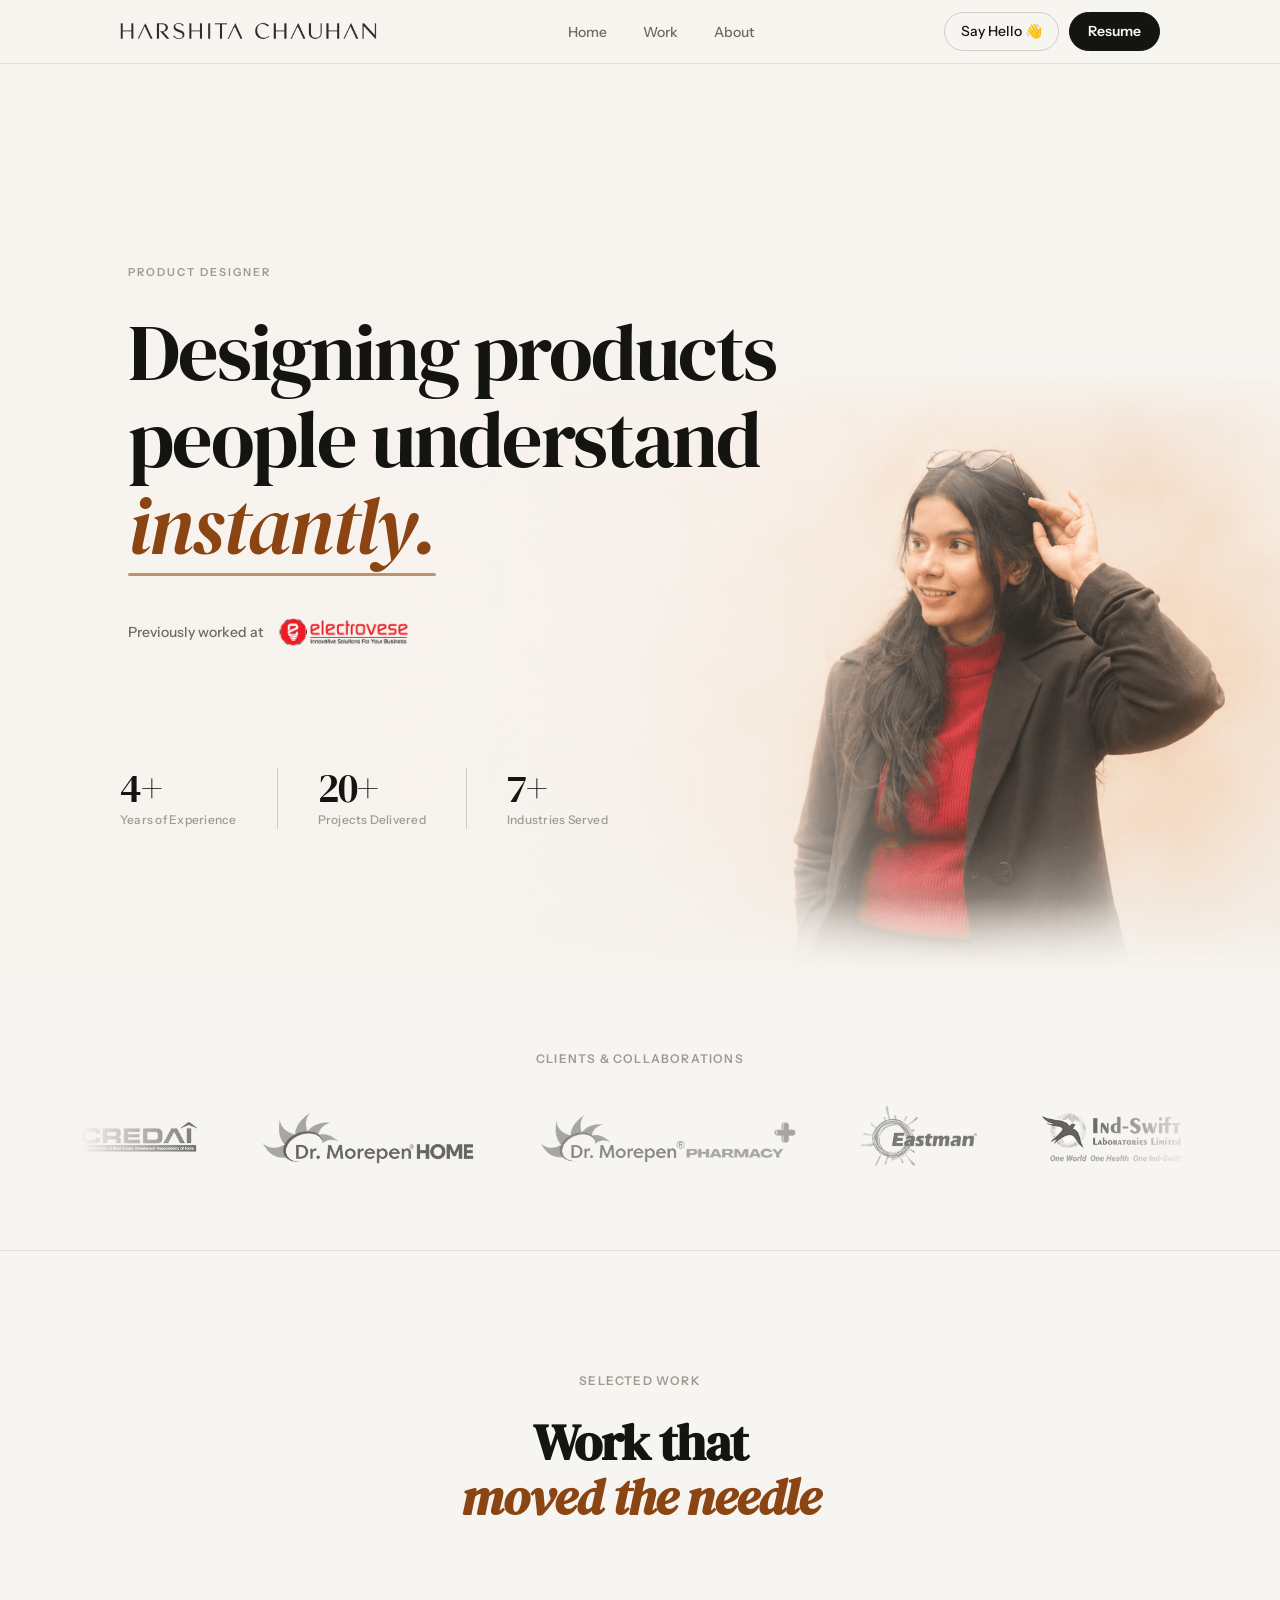
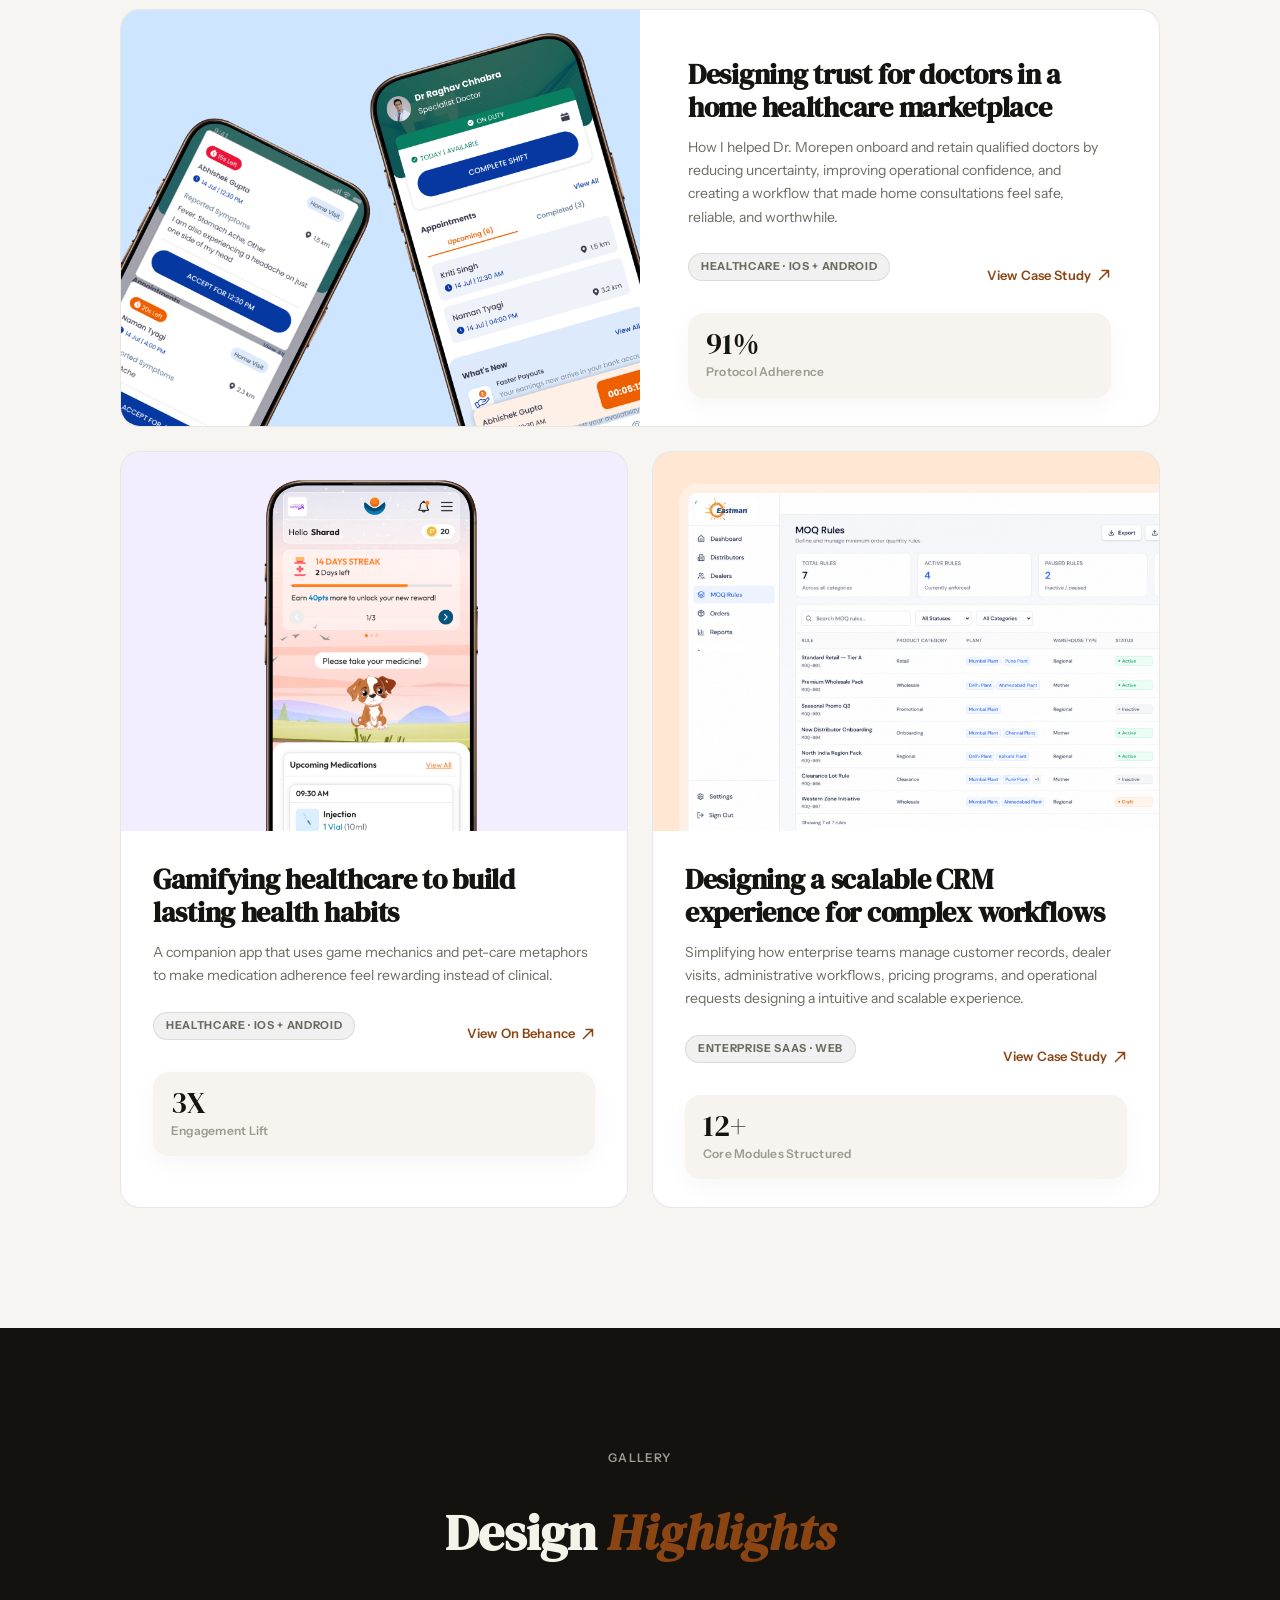
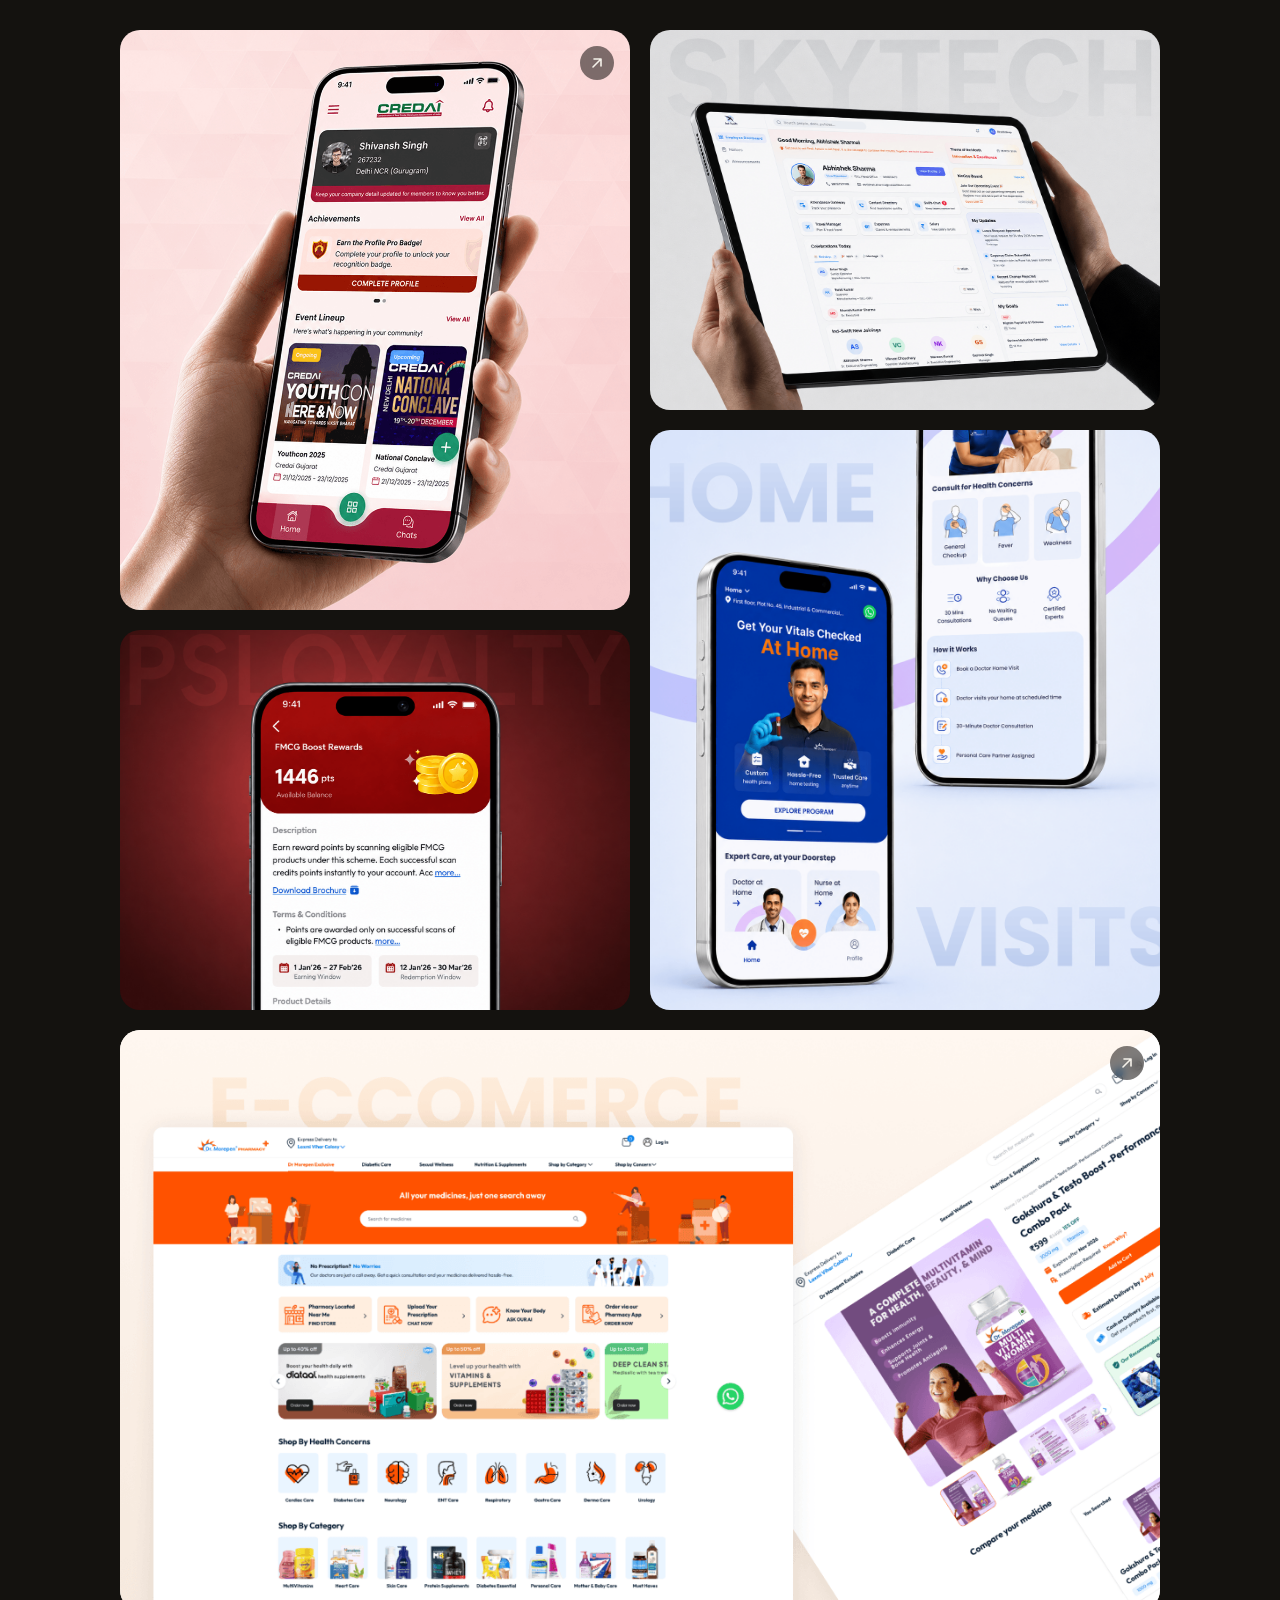
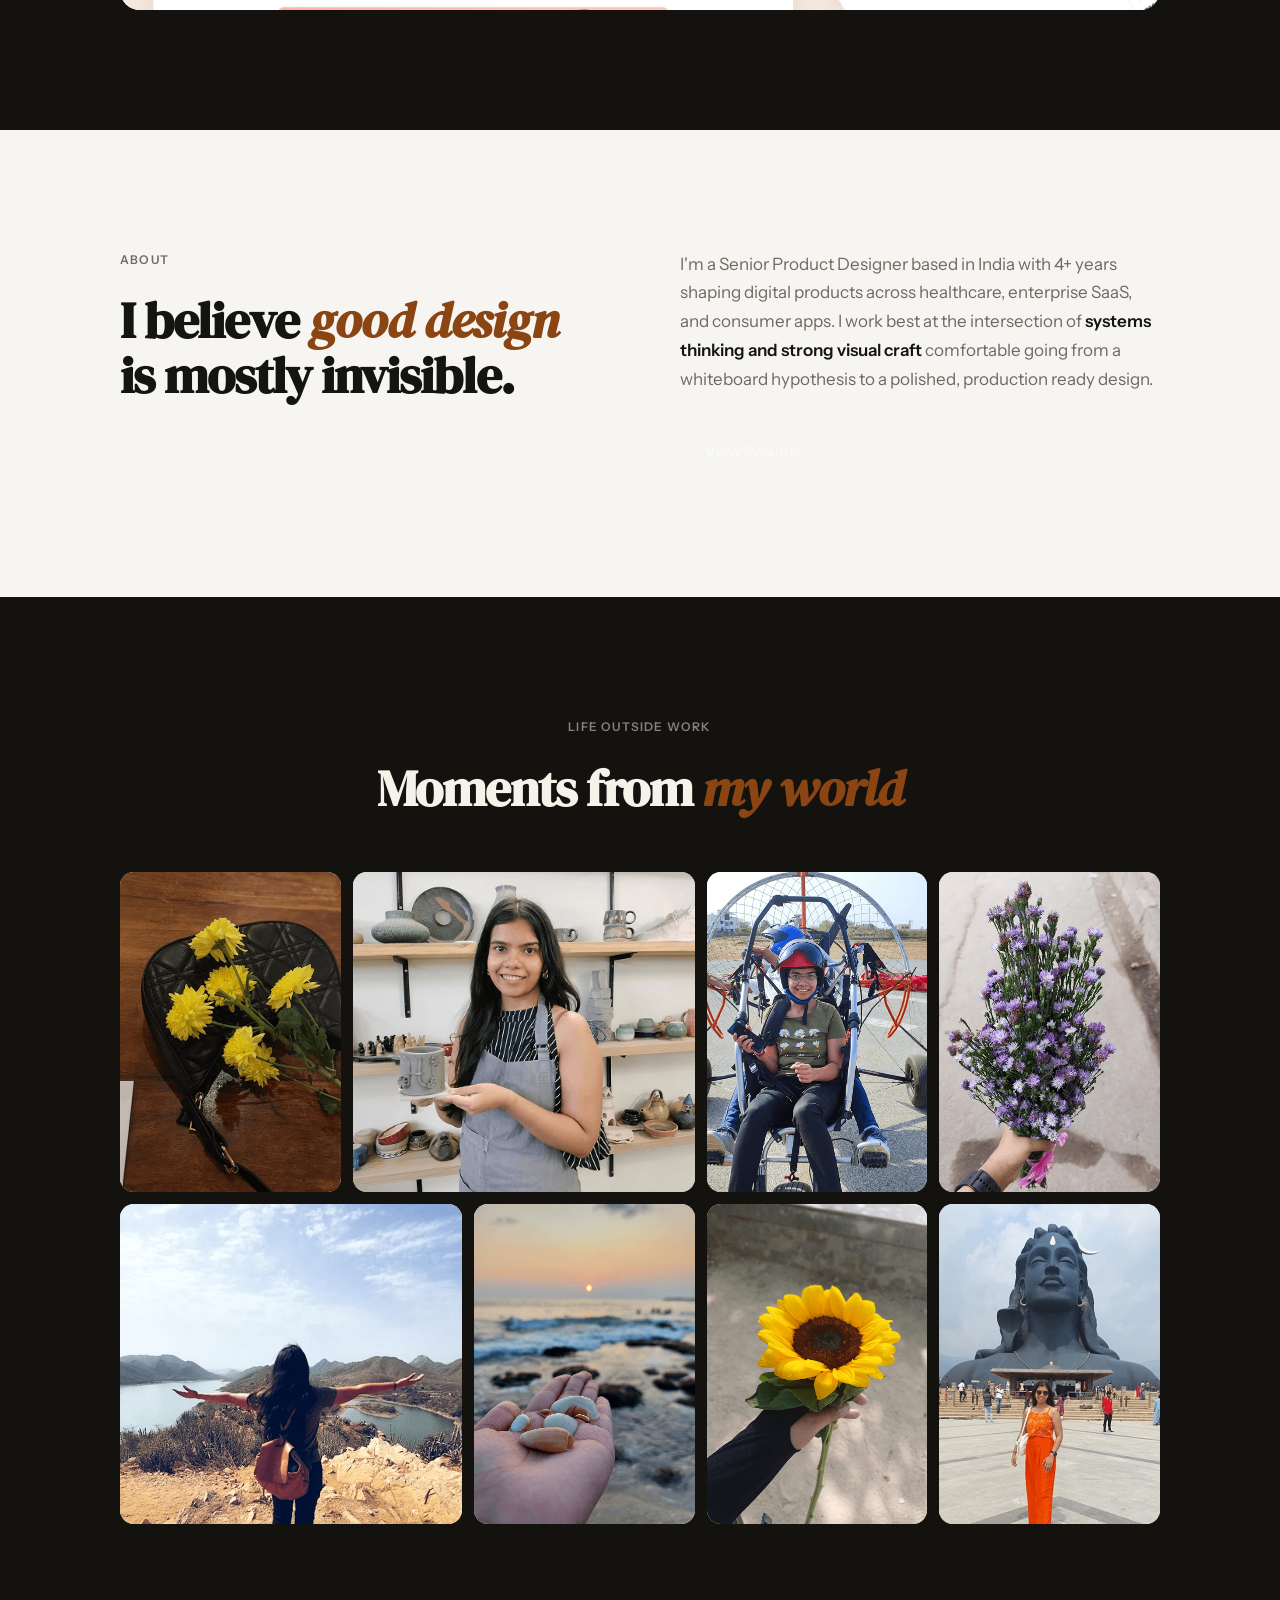
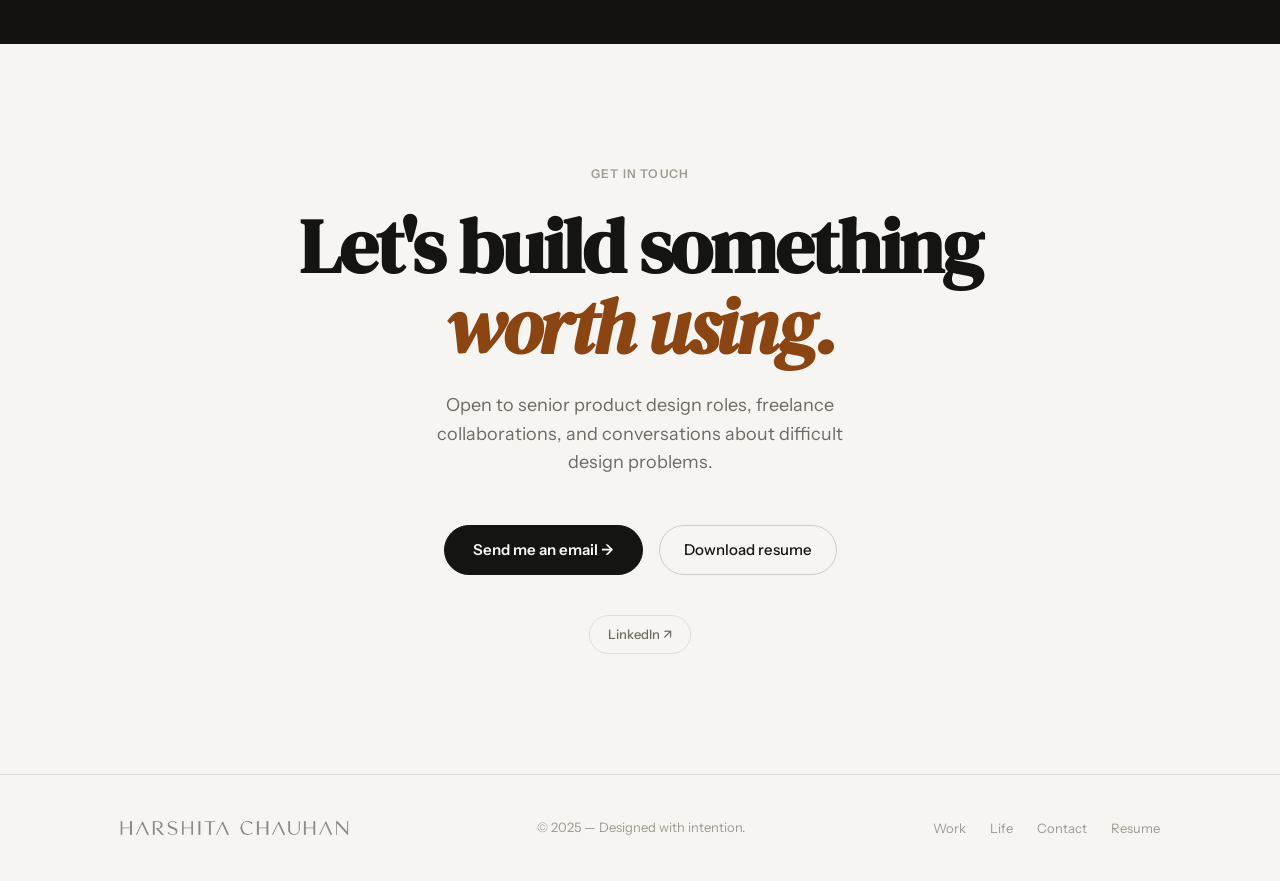
==== commit be674176: "Update index.html added vercel analytics code" ====
--- a/index.html
+++ b/index.html
@@ -463,5 +463,6 @@
 </div>
 
 <script src="script.js"></script>
+  <script defer src="/_vercel/insights/script.js"></script>
 </body>
 </html>
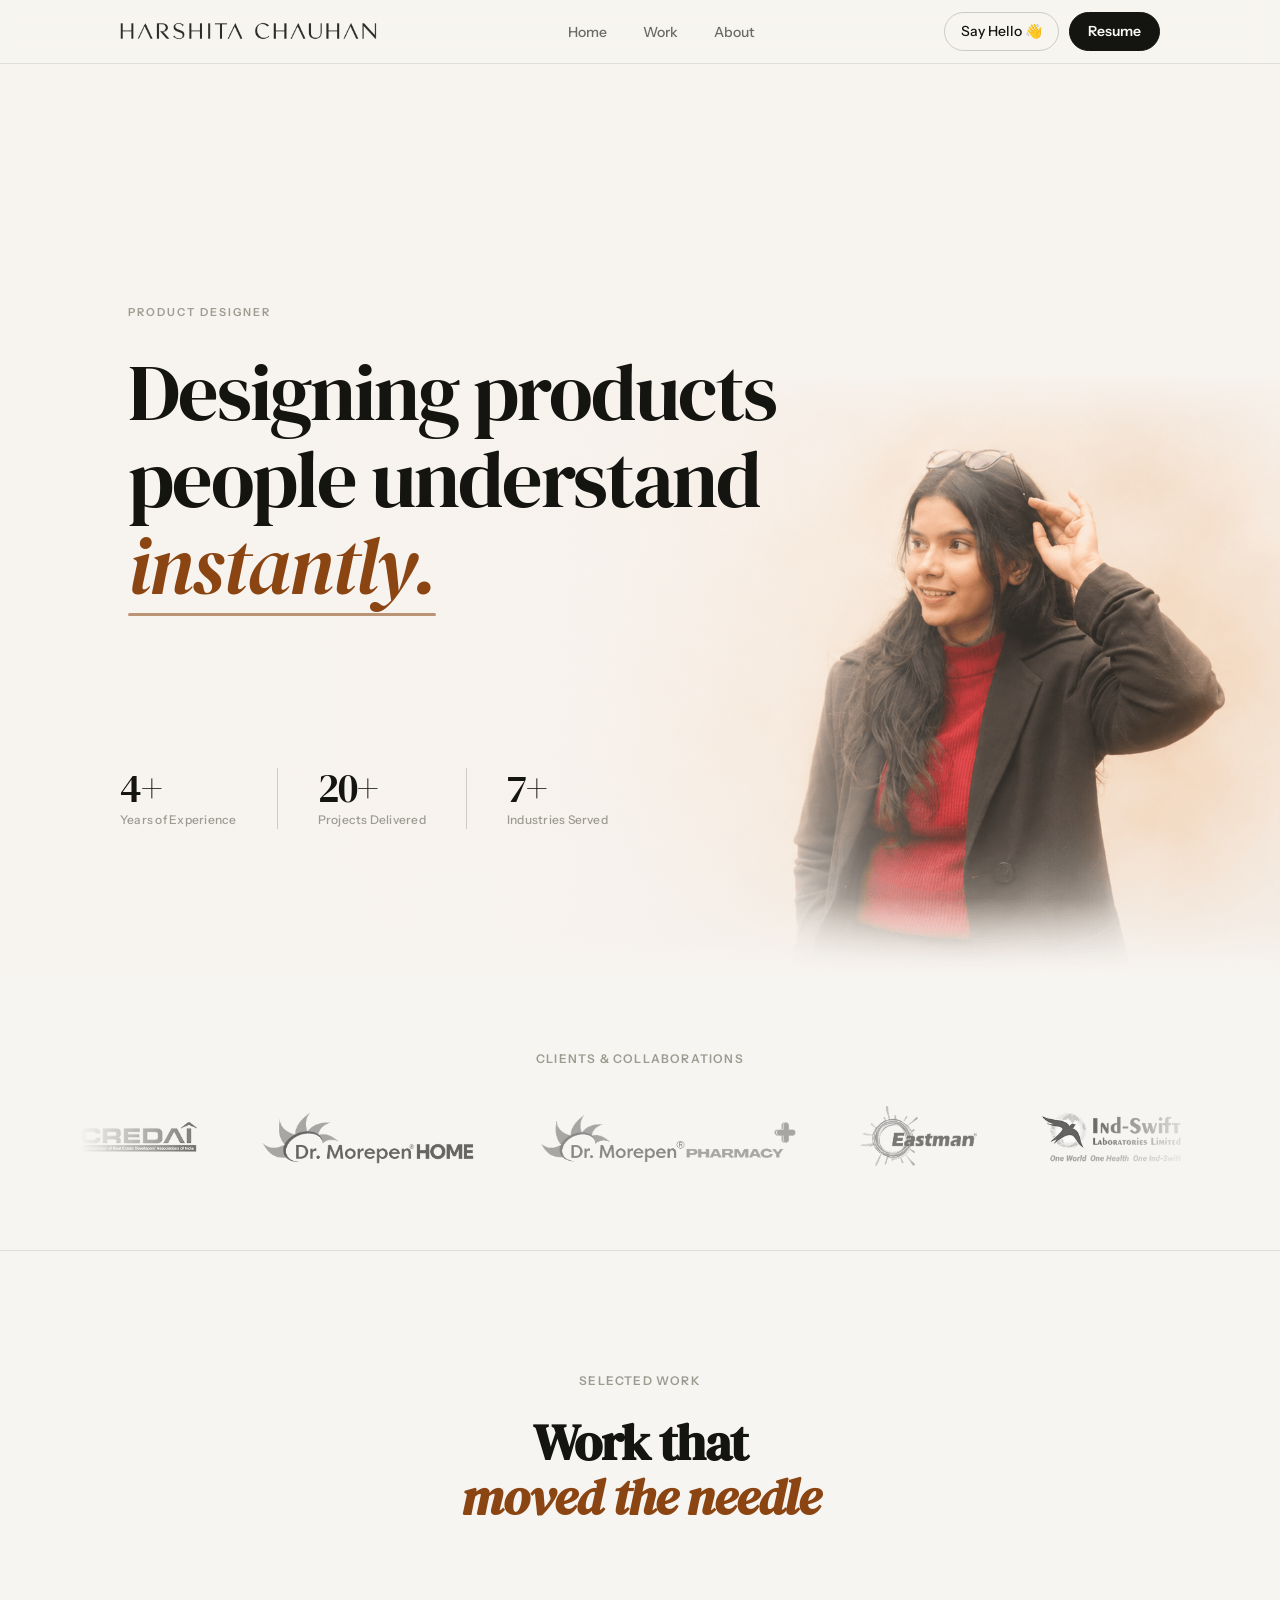
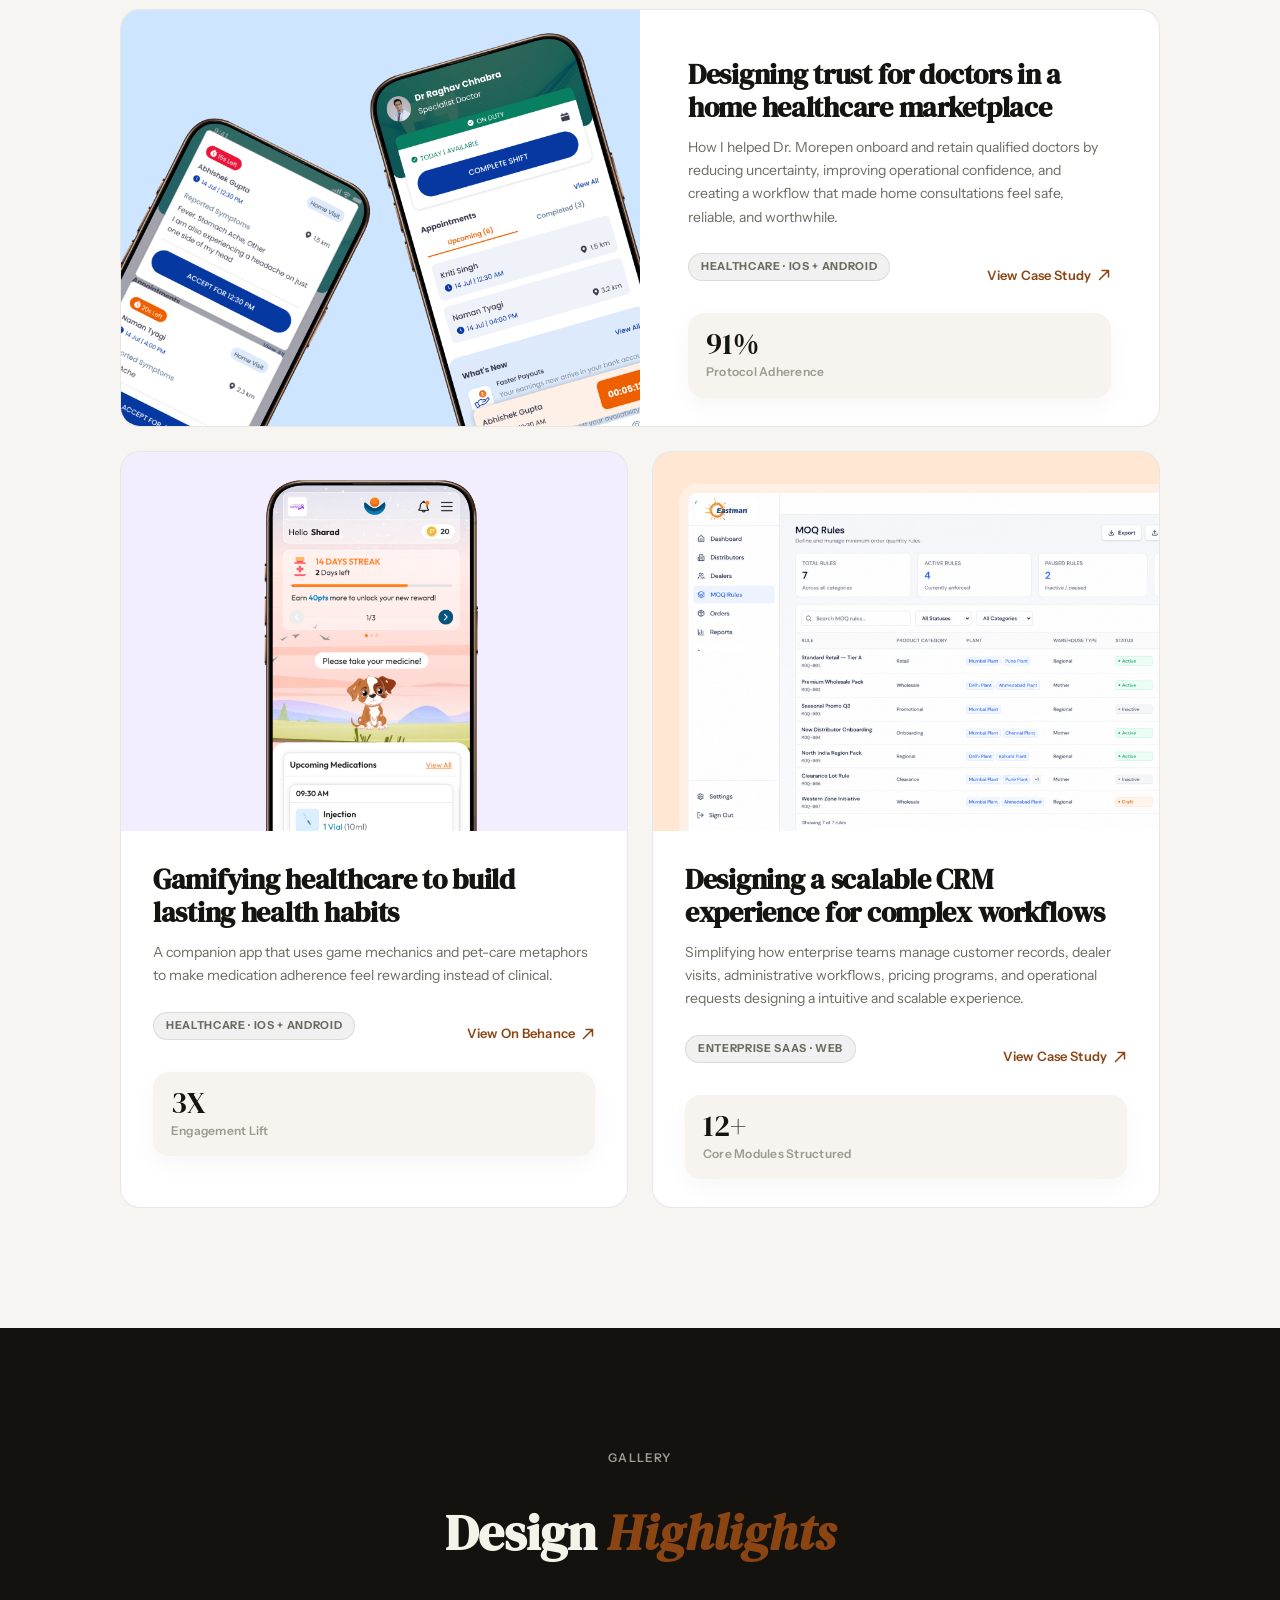
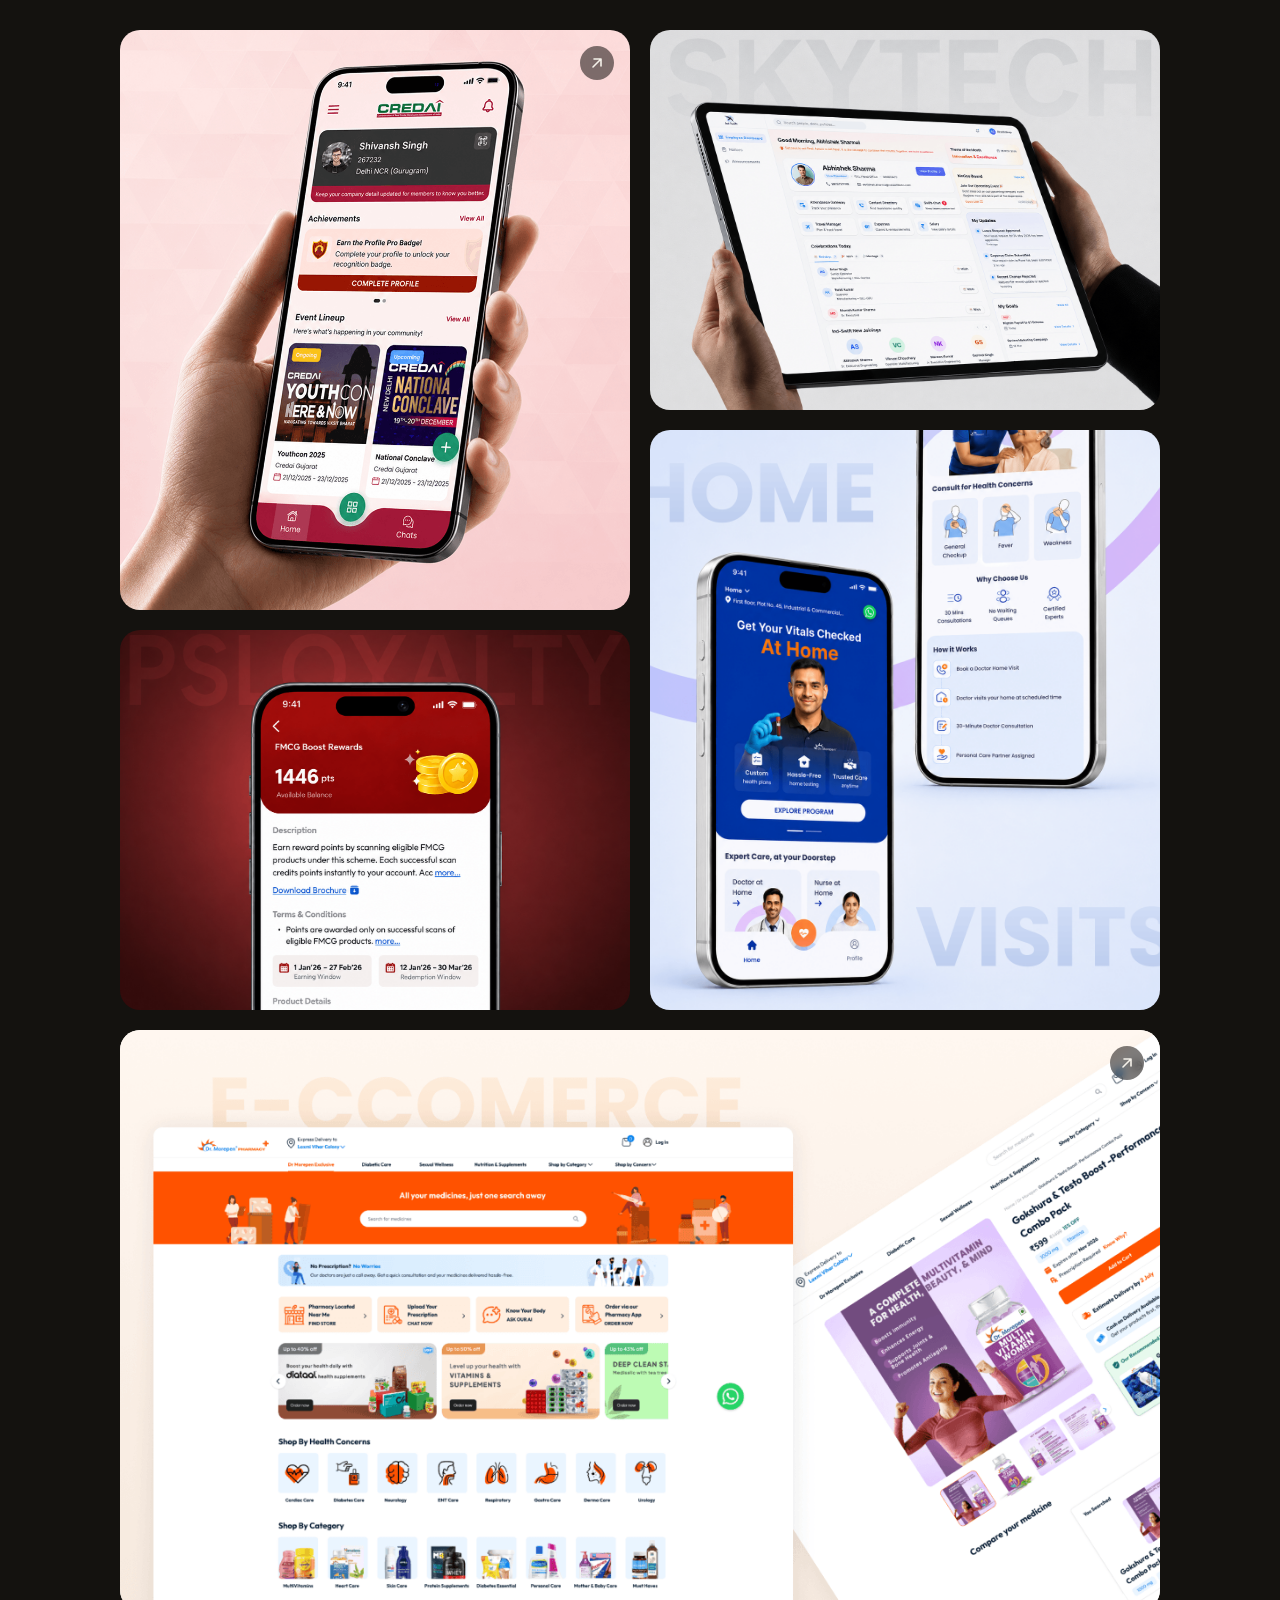
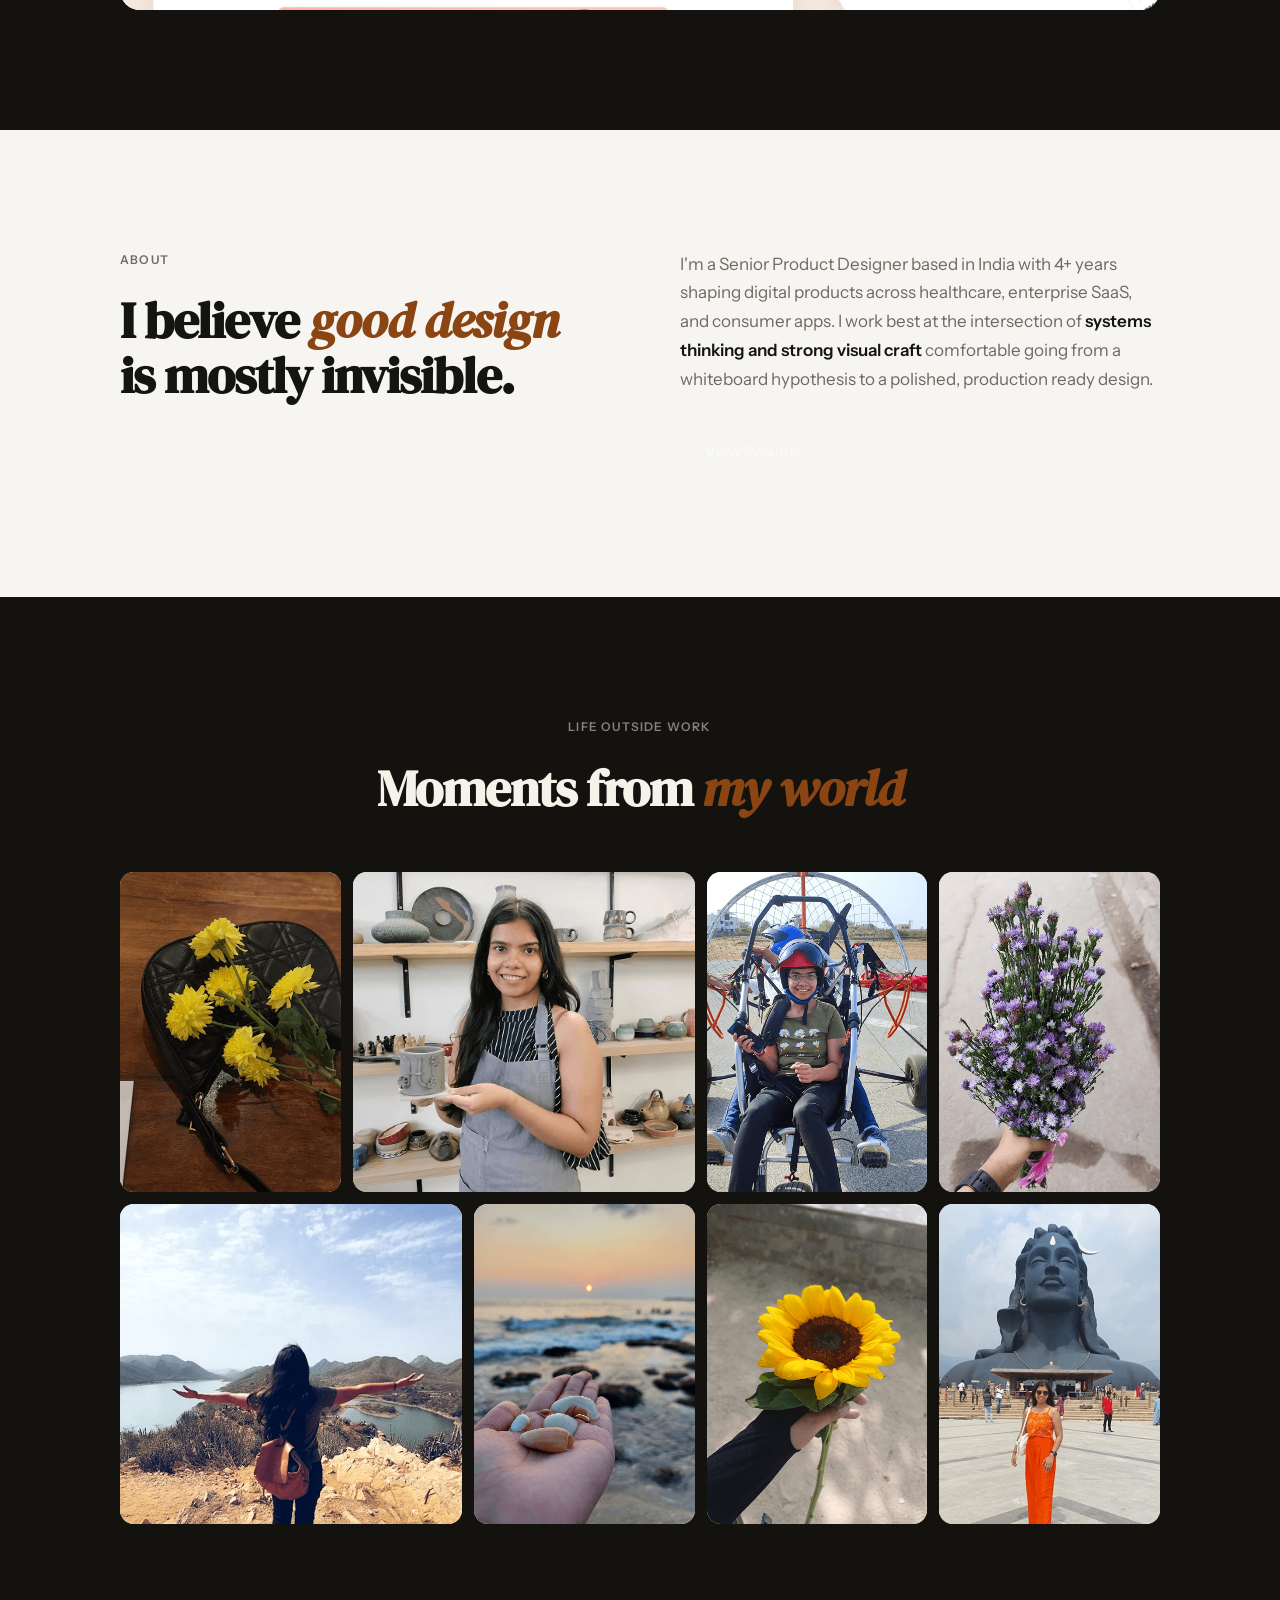
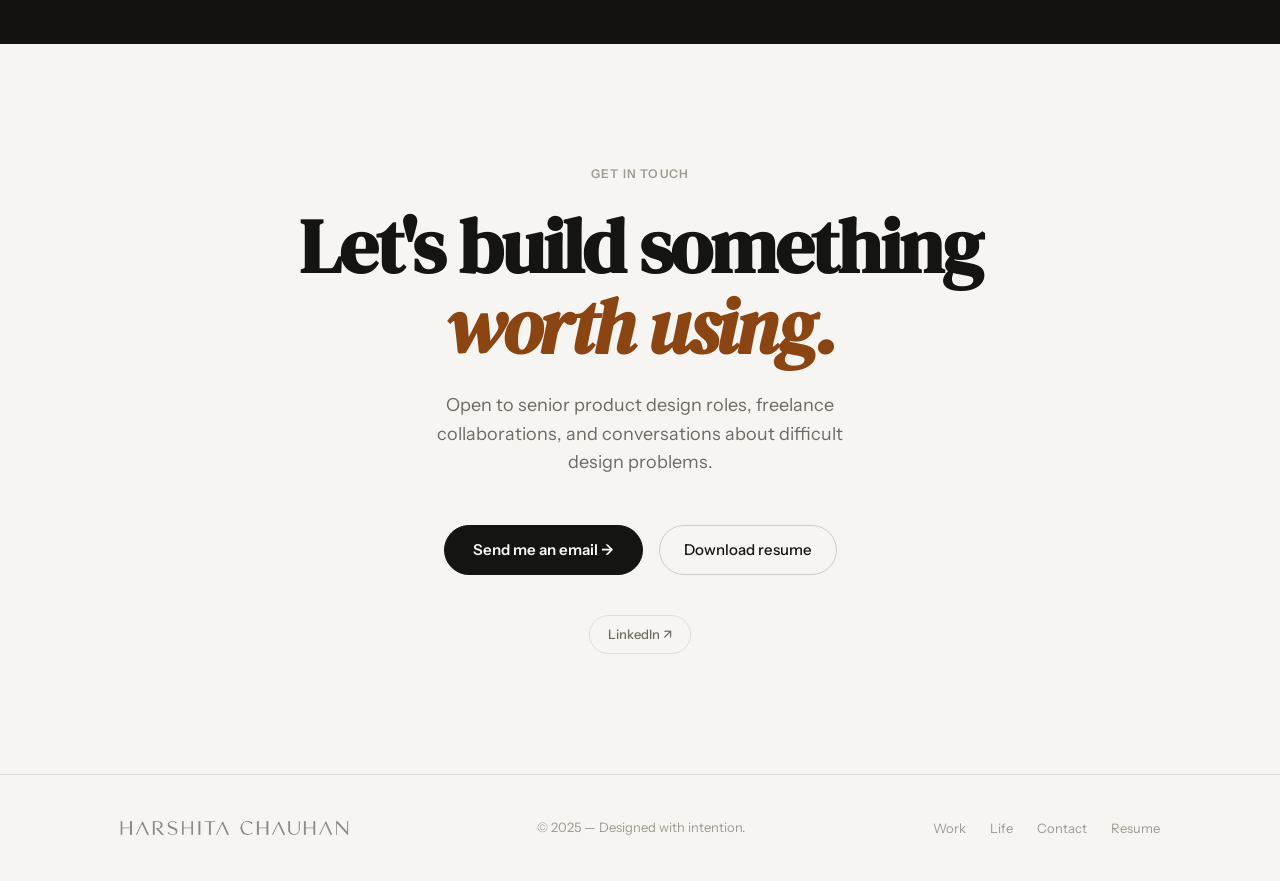
==== commit 2ea6e56c: "Removed previously worked at Removed the hero role badge and associated content from the HTML." ====
--- a/index.html
+++ b/index.html
@@ -75,10 +75,7 @@
             Designing products people understand
           </h1>
           <span class="hero-headline-italic">instantly.</span>
-          <div class="hero-role-badge">
-          <span style="font-size:14px;color:var(--text-secondary);font-weight:500;white-space:nowrap;">Previously worked at</span>
-          <img src="electrovese_logo.png" alt="electrovese" style="height:32px;width:auto;display:block;">
-        </div>
+          
         </div>
 
 
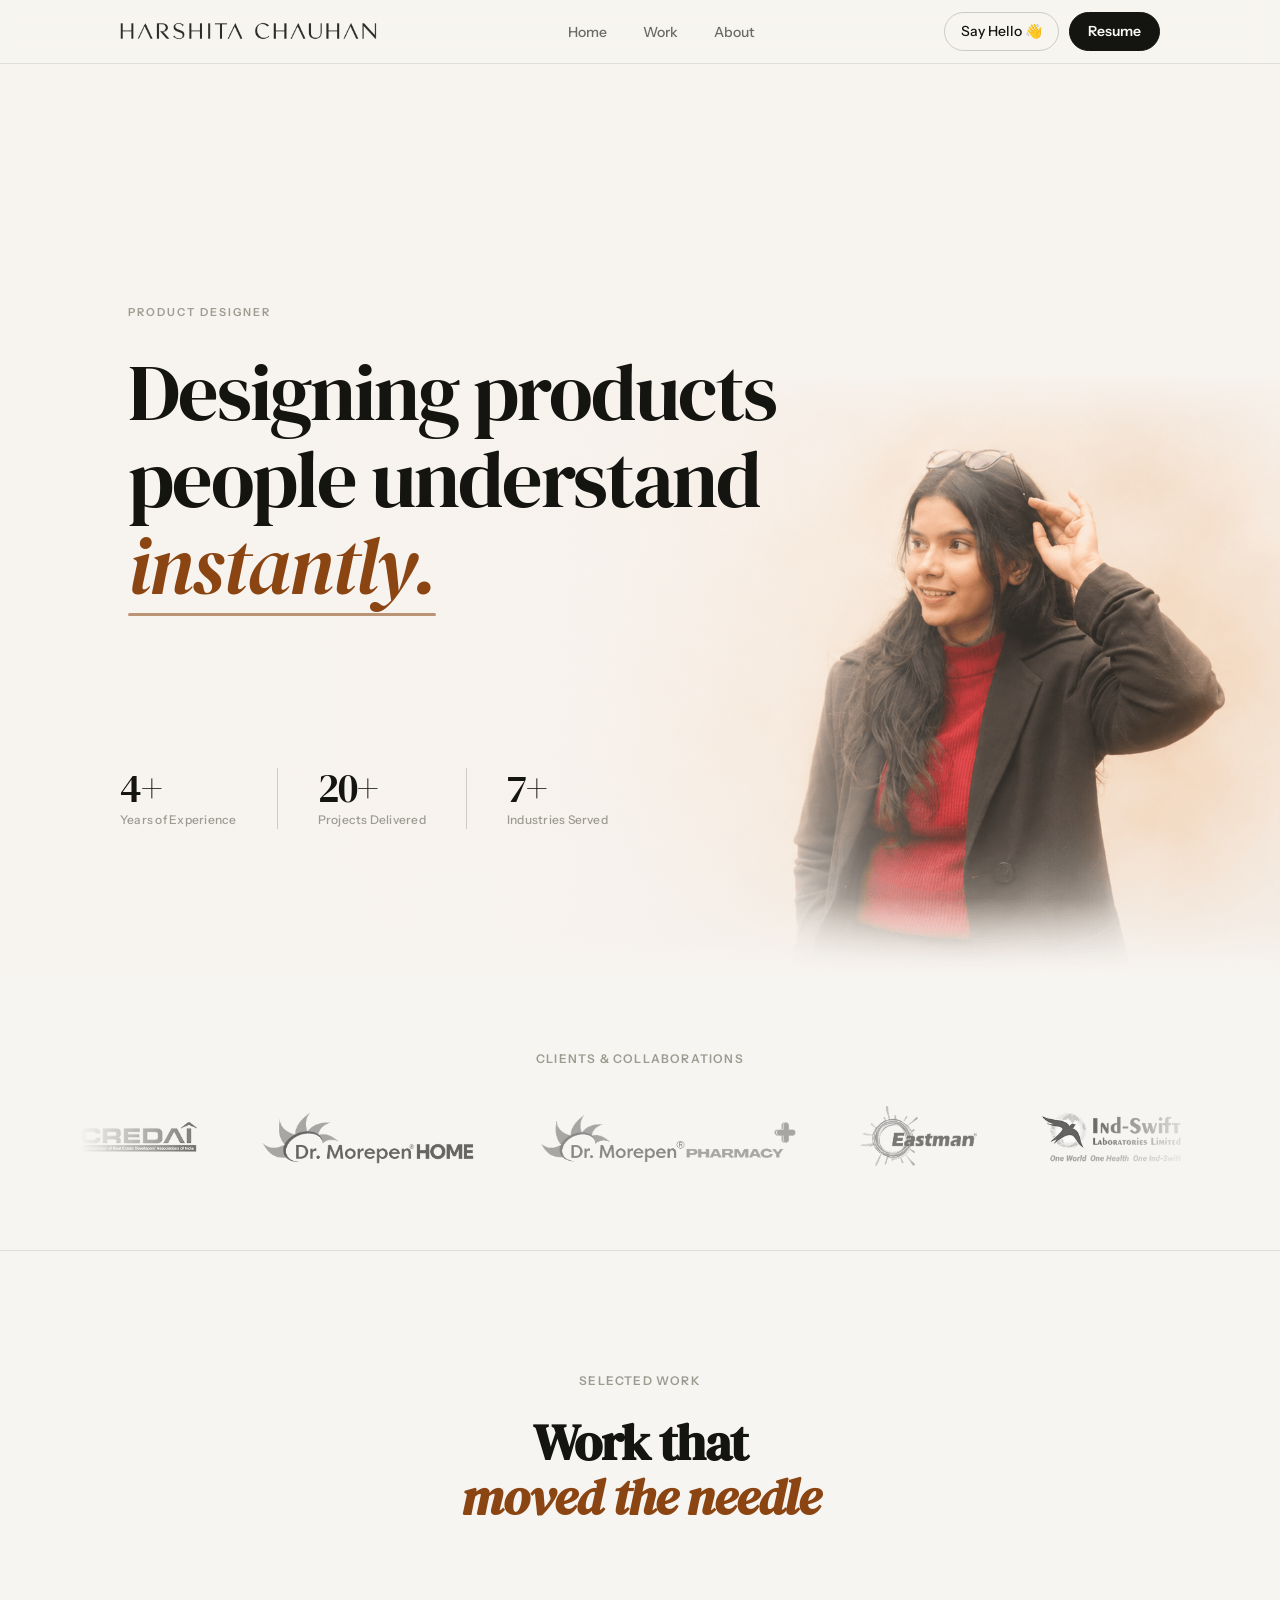
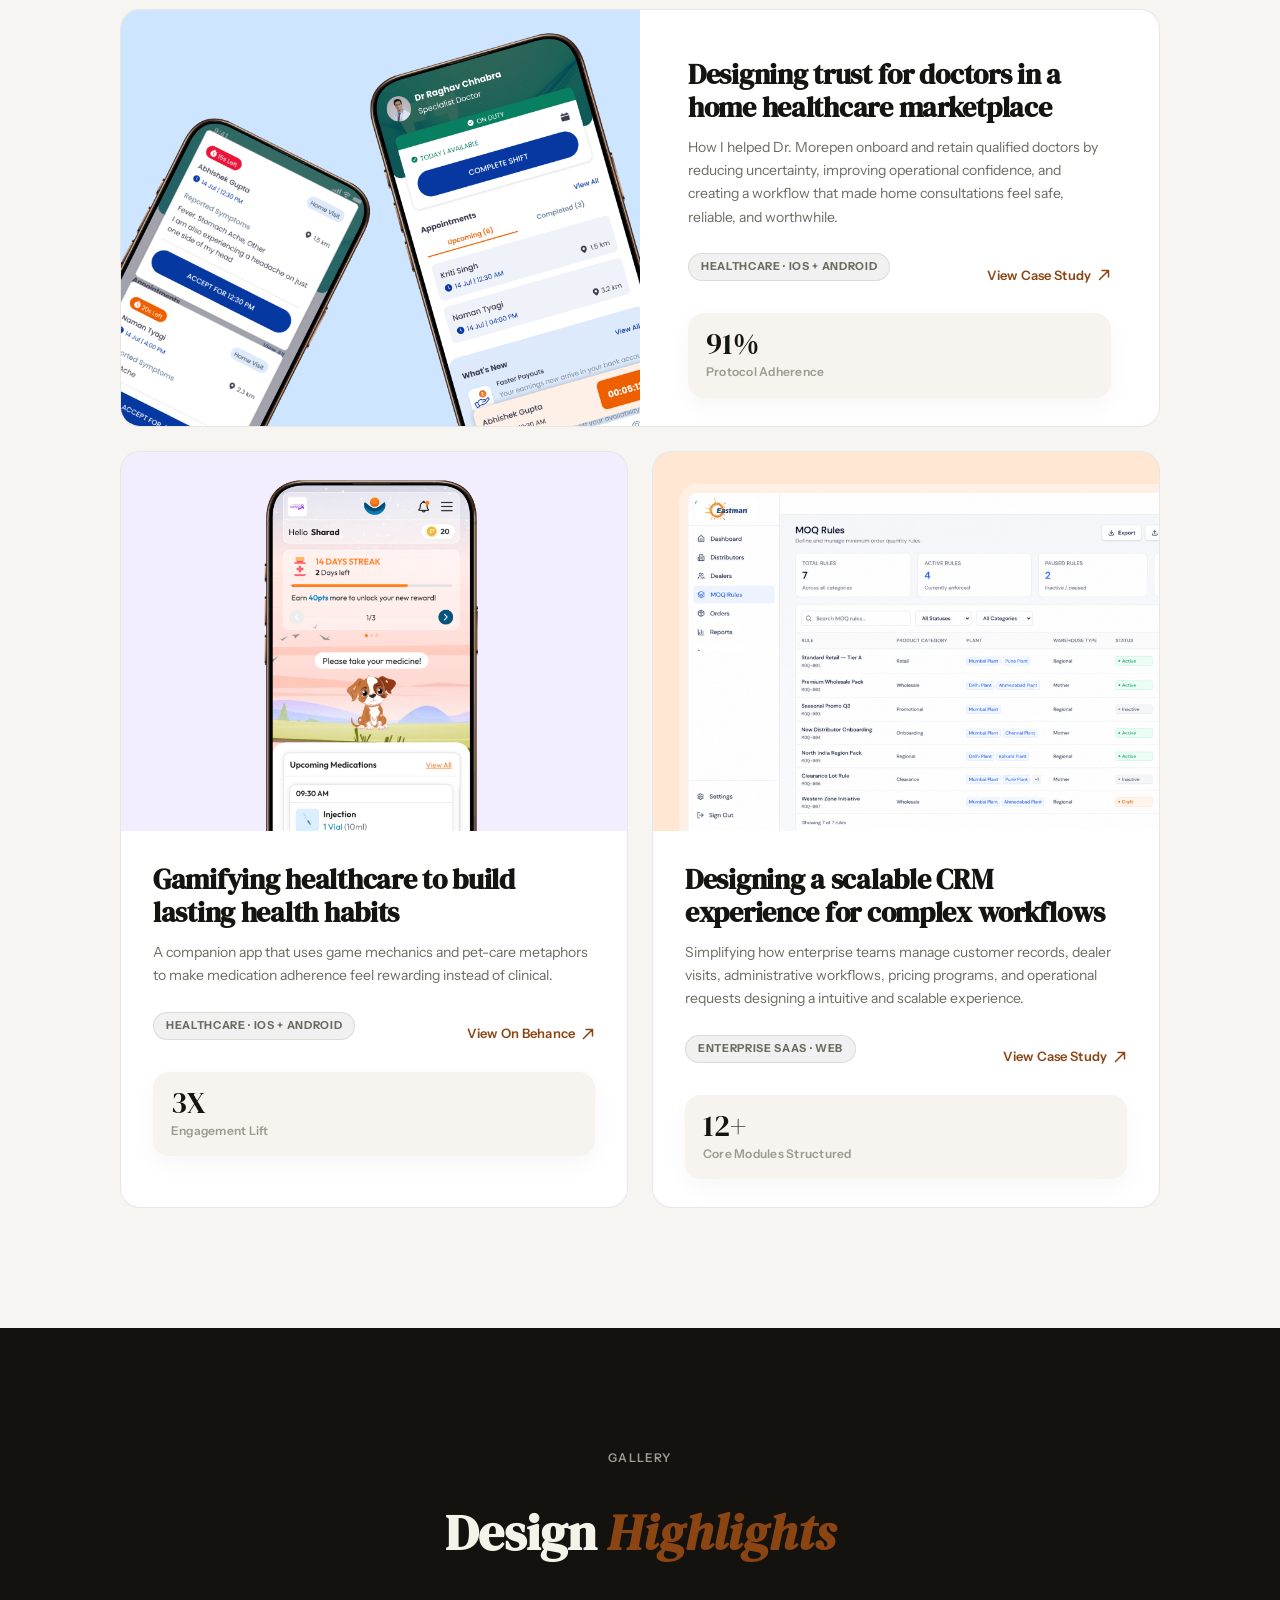
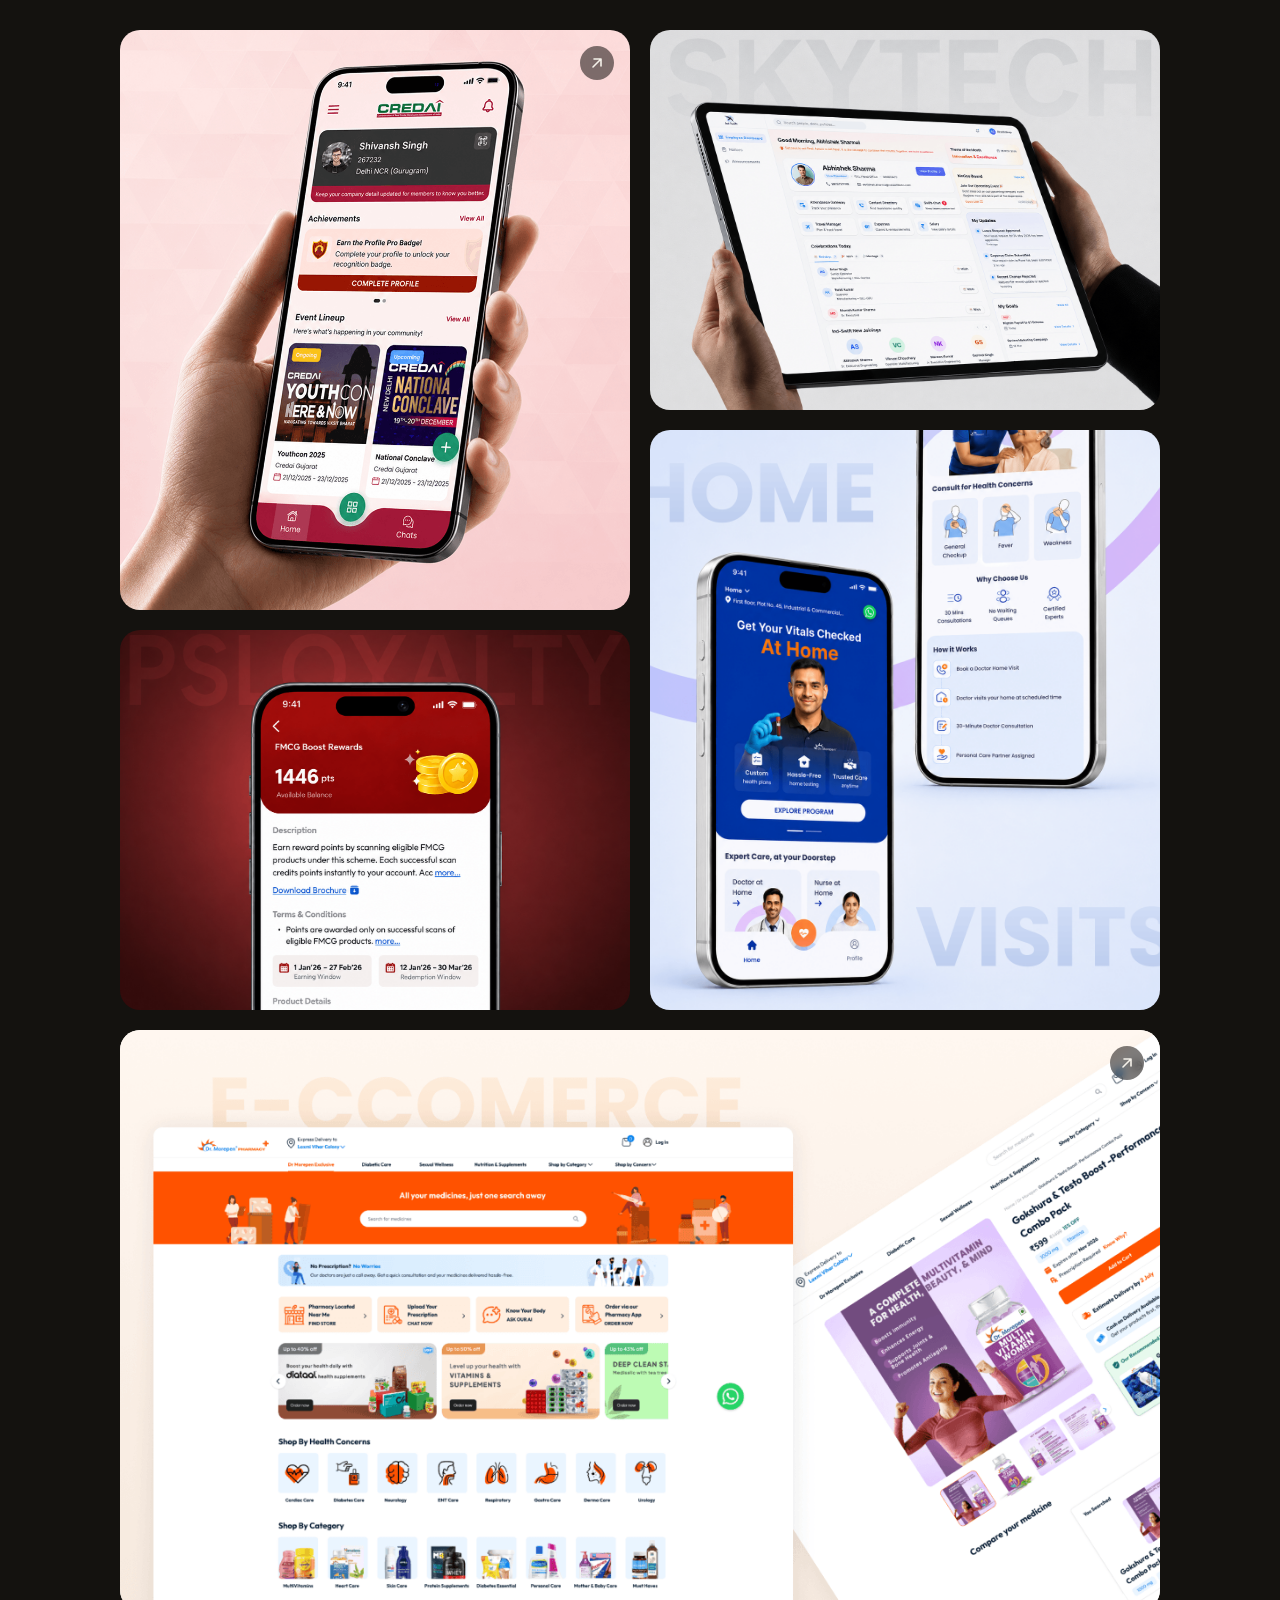
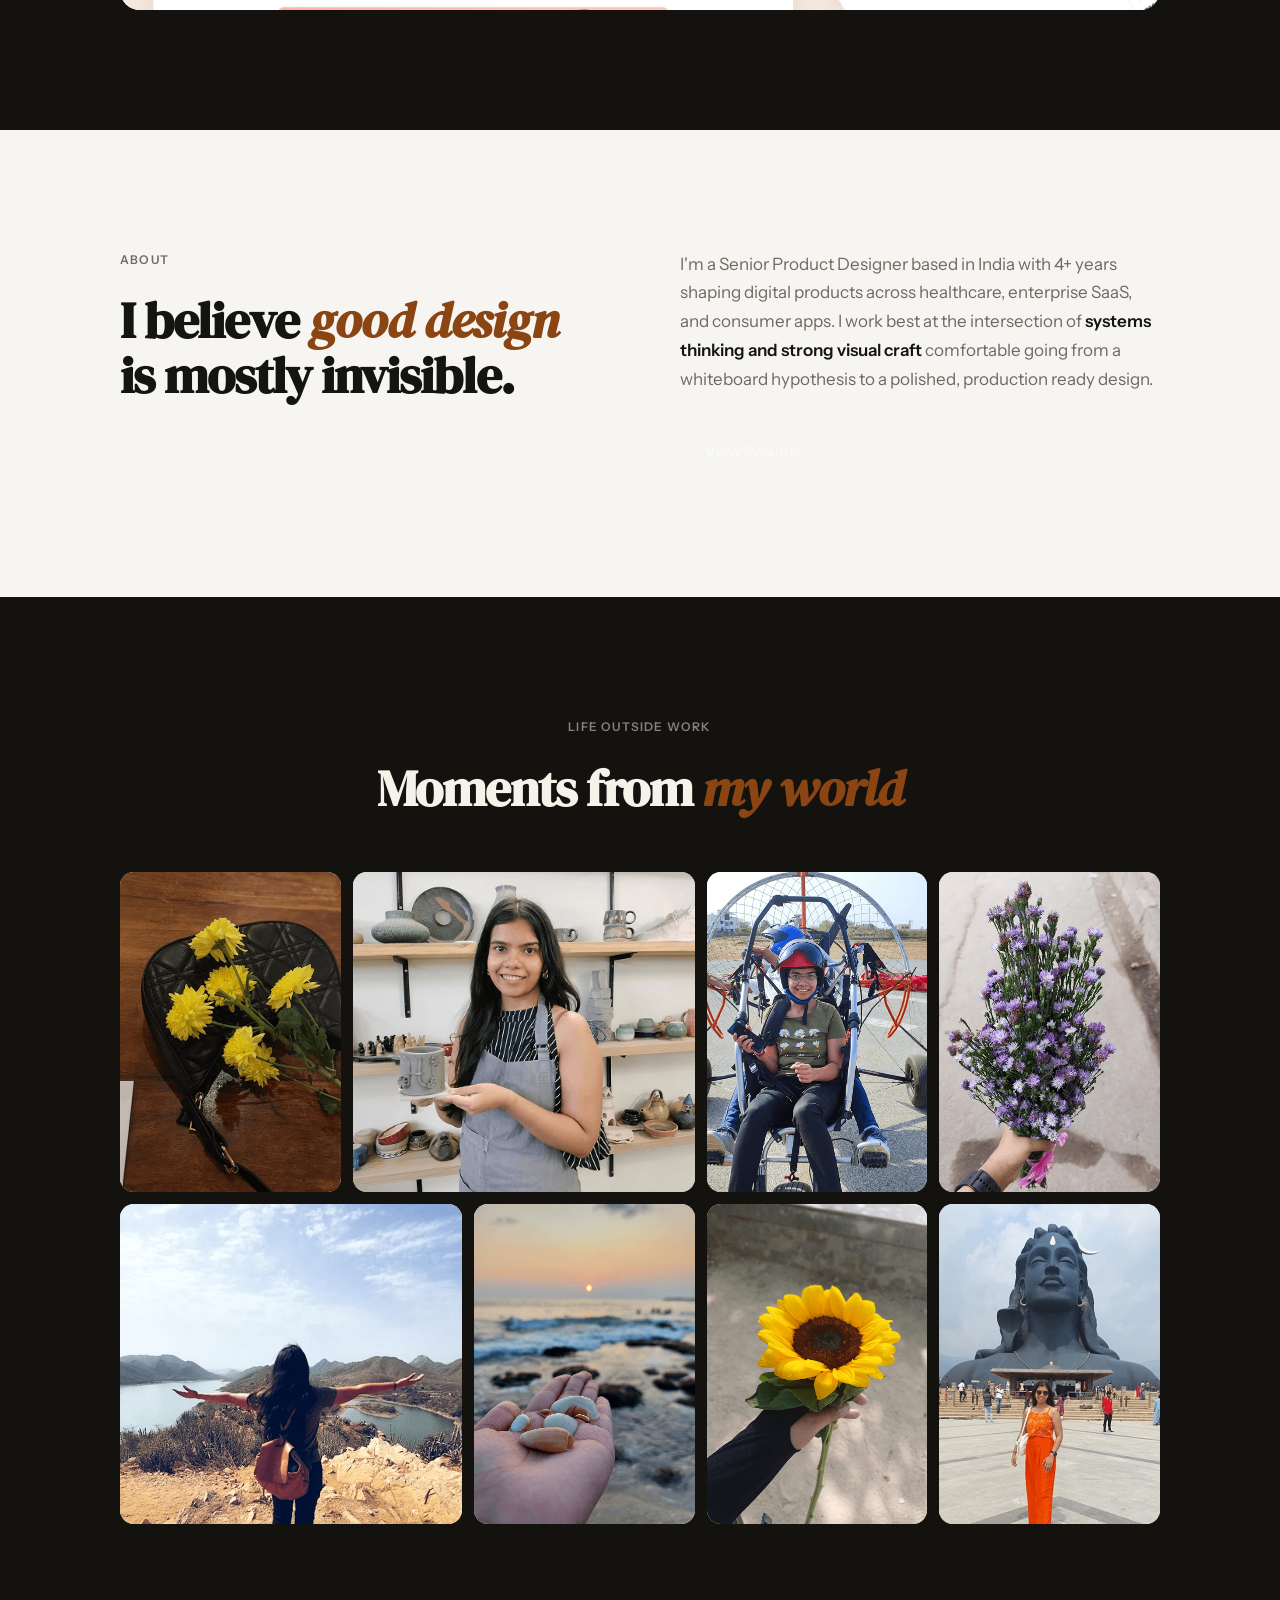
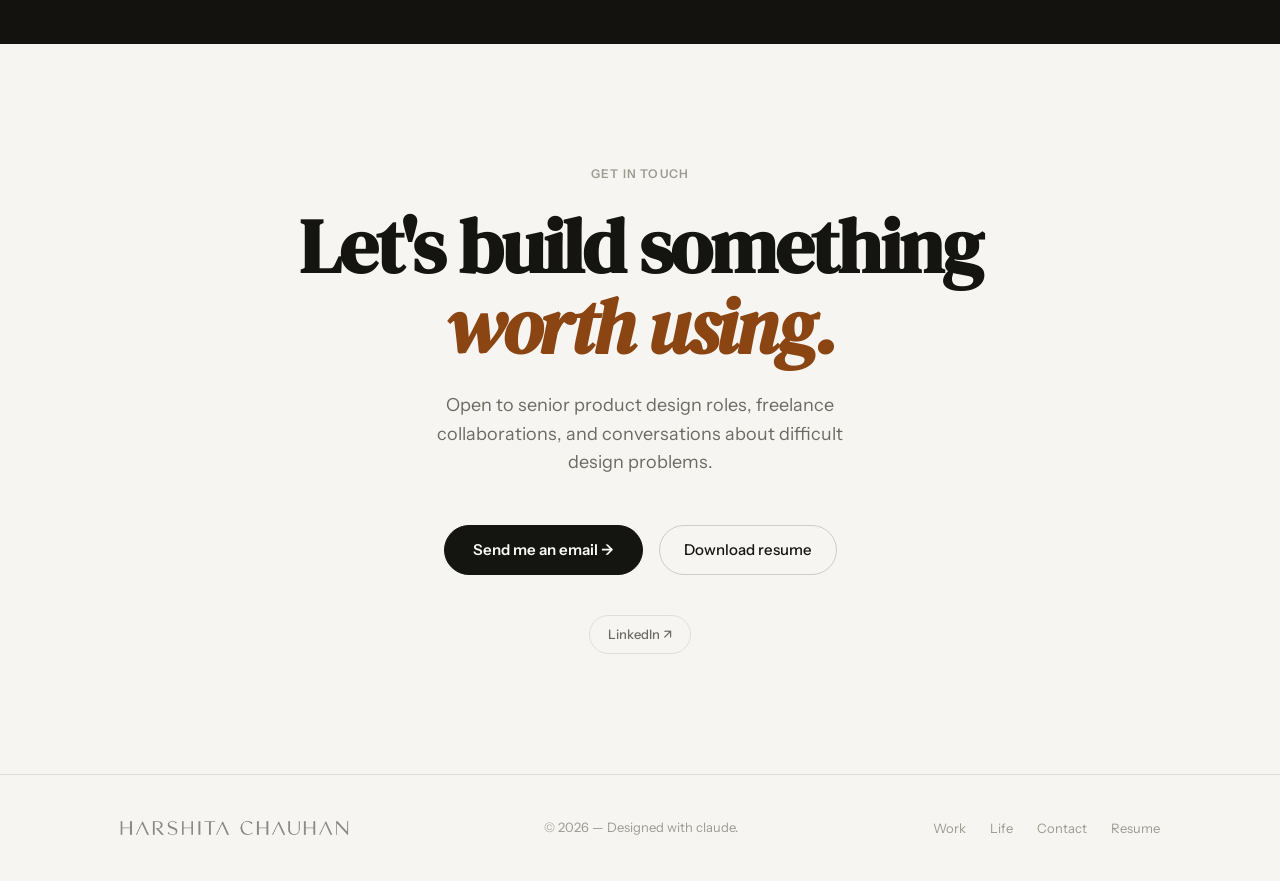
==== commit 25a53668: "Update footer copyright year and text" ====
--- a/index.html
+++ b/index.html
@@ -425,7 +425,7 @@
         <a href="index.html" style="display:flex;align-items:center;text-decoration:none;">
           <img src="harshita_logo.png" alt="Harshita Chauhan" style="height:16px;width:auto;opacity:0.45;display:block;">
         </a>
-        <span class="footer-copy">© 2025 — Designed with intention.</span>
+        <span class="footer-copy">© 2026 — Designed with claude.</span>
         <ul class="footer-links">
           <li><a href="#work">Work</a></li>
           <li><a href="#life">Life</a></li>
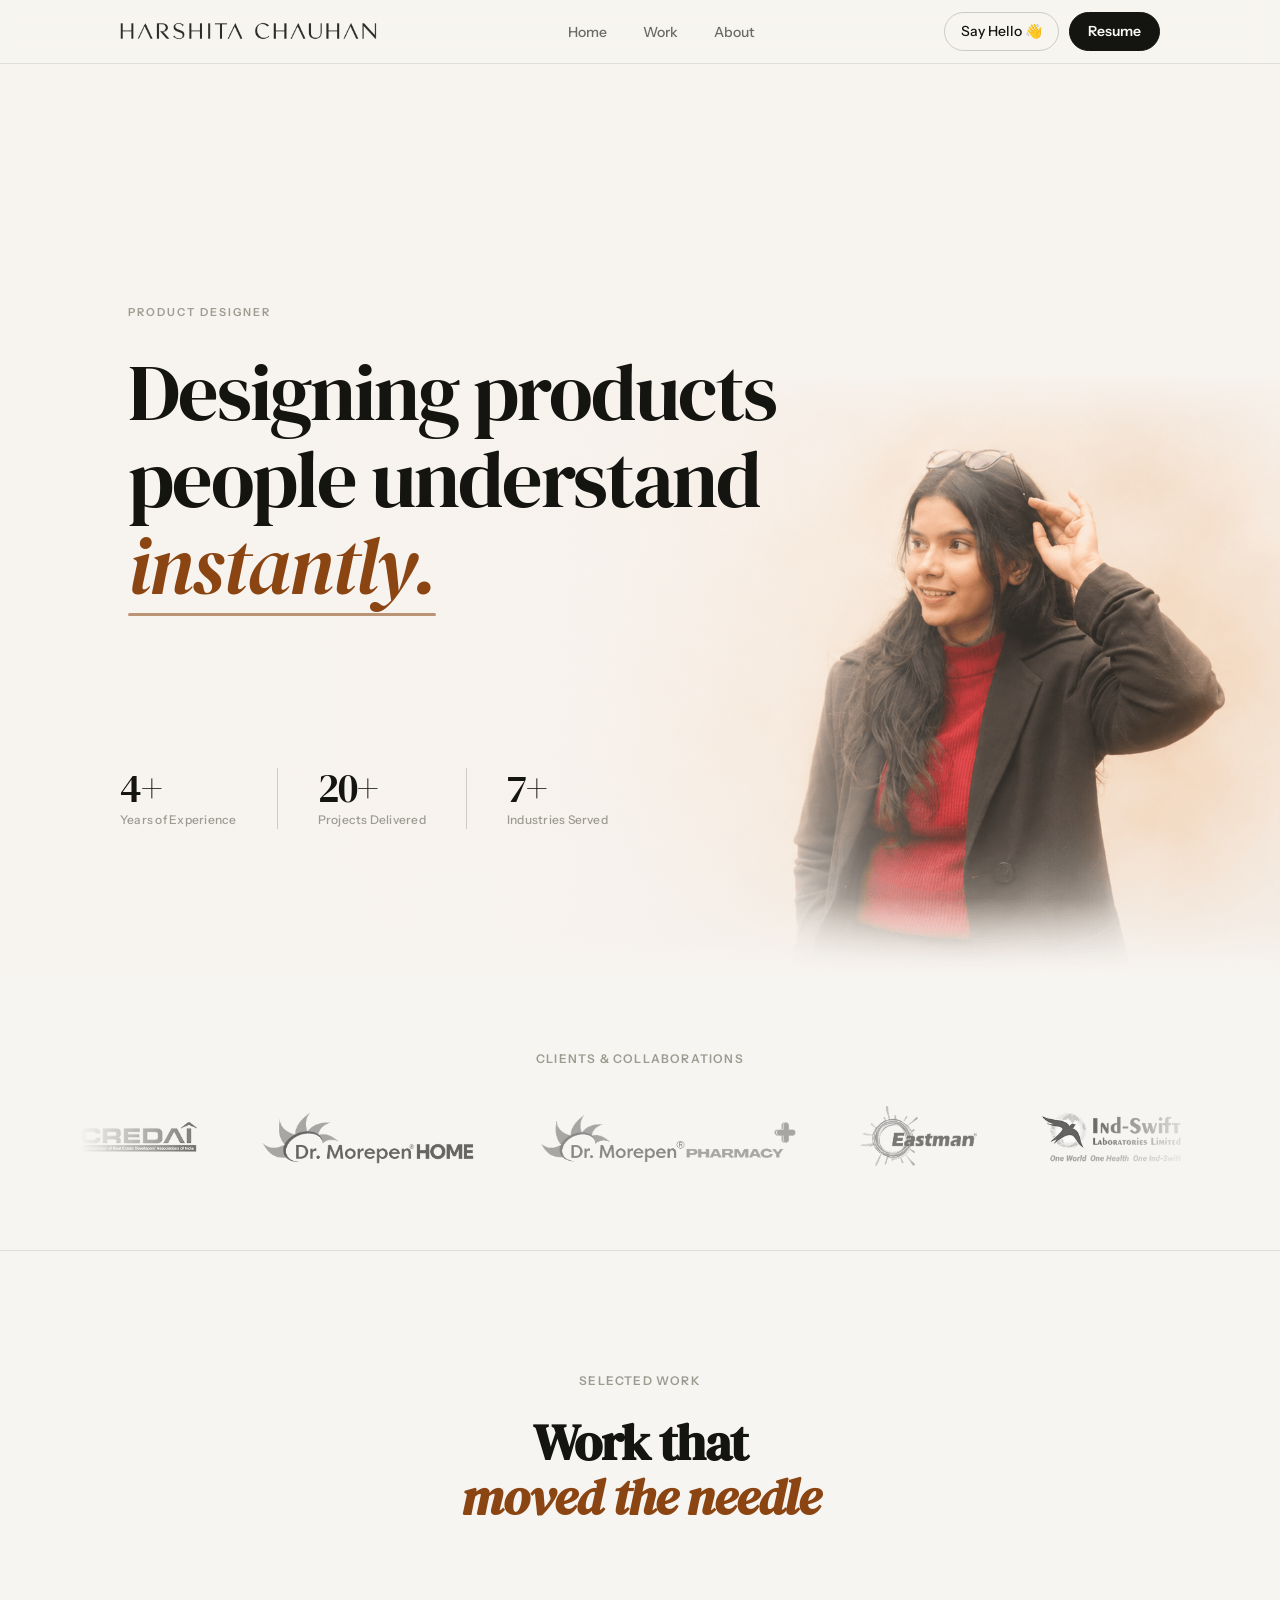
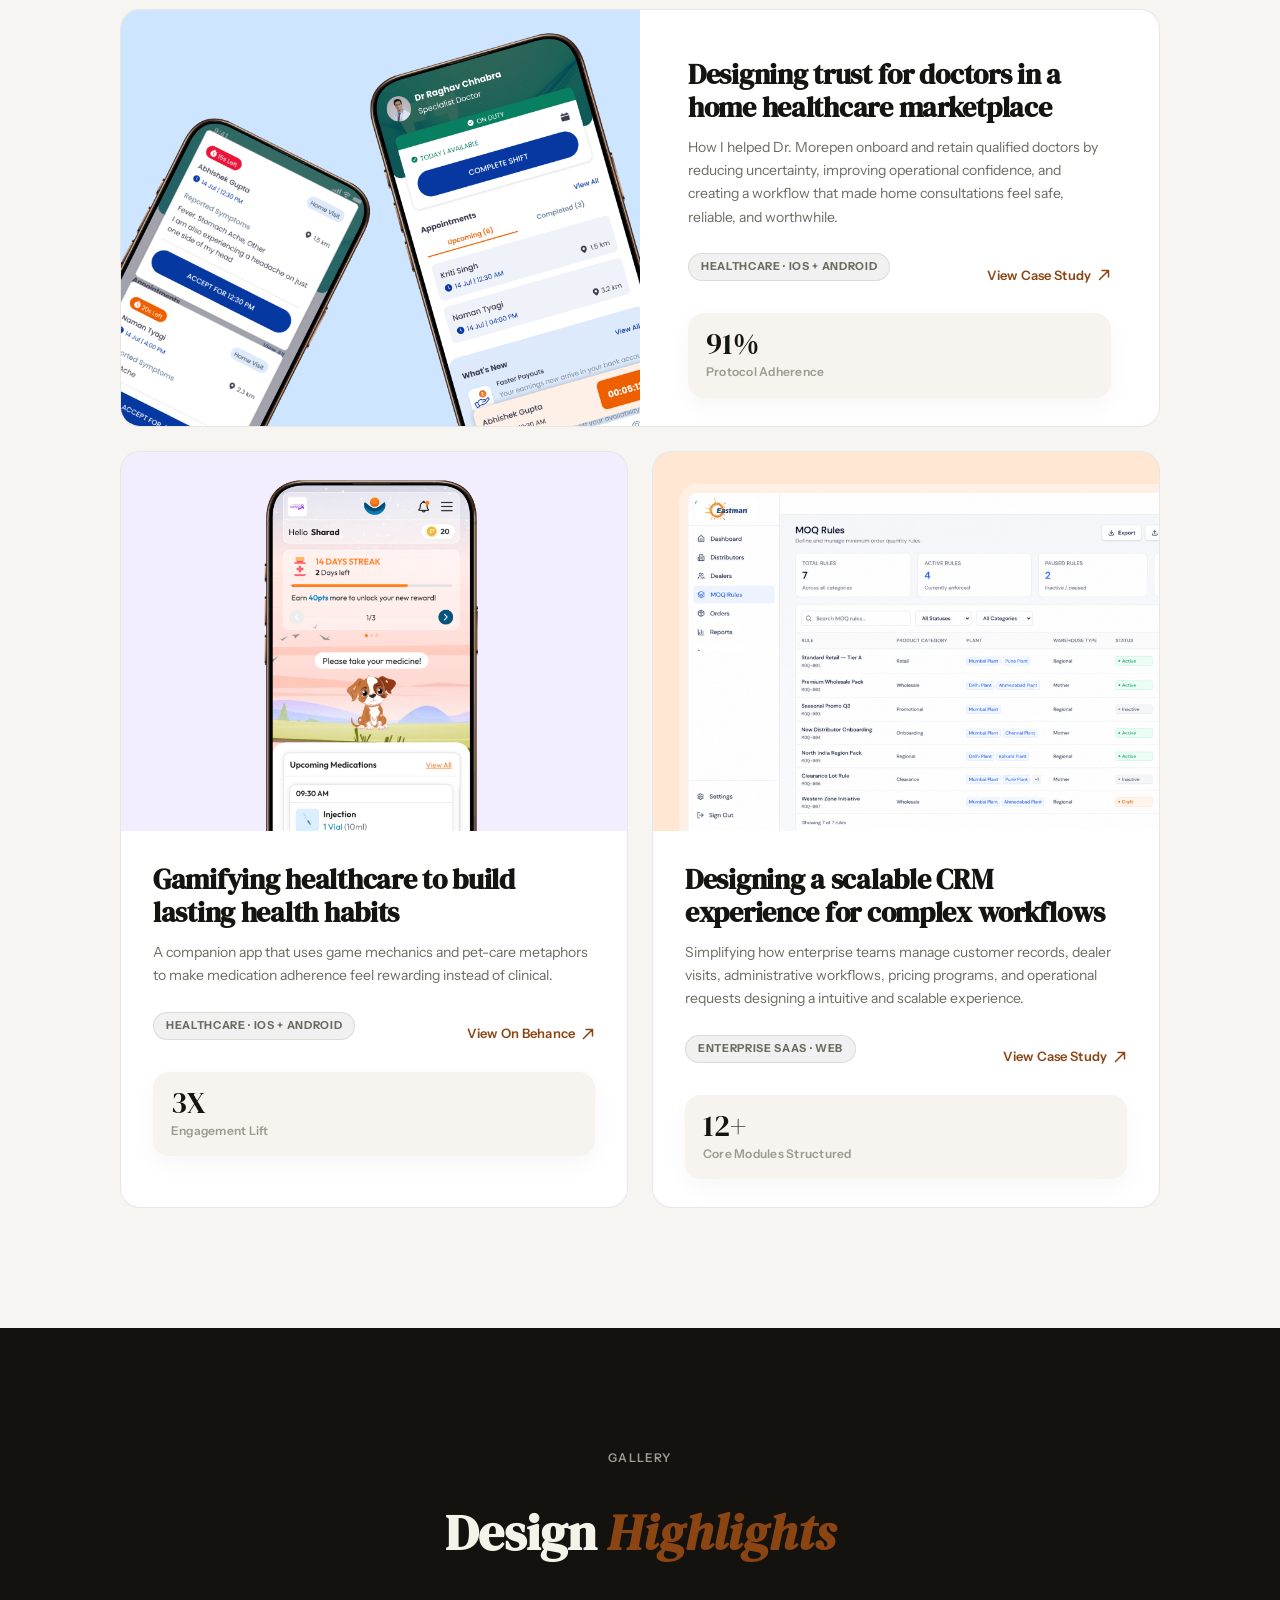
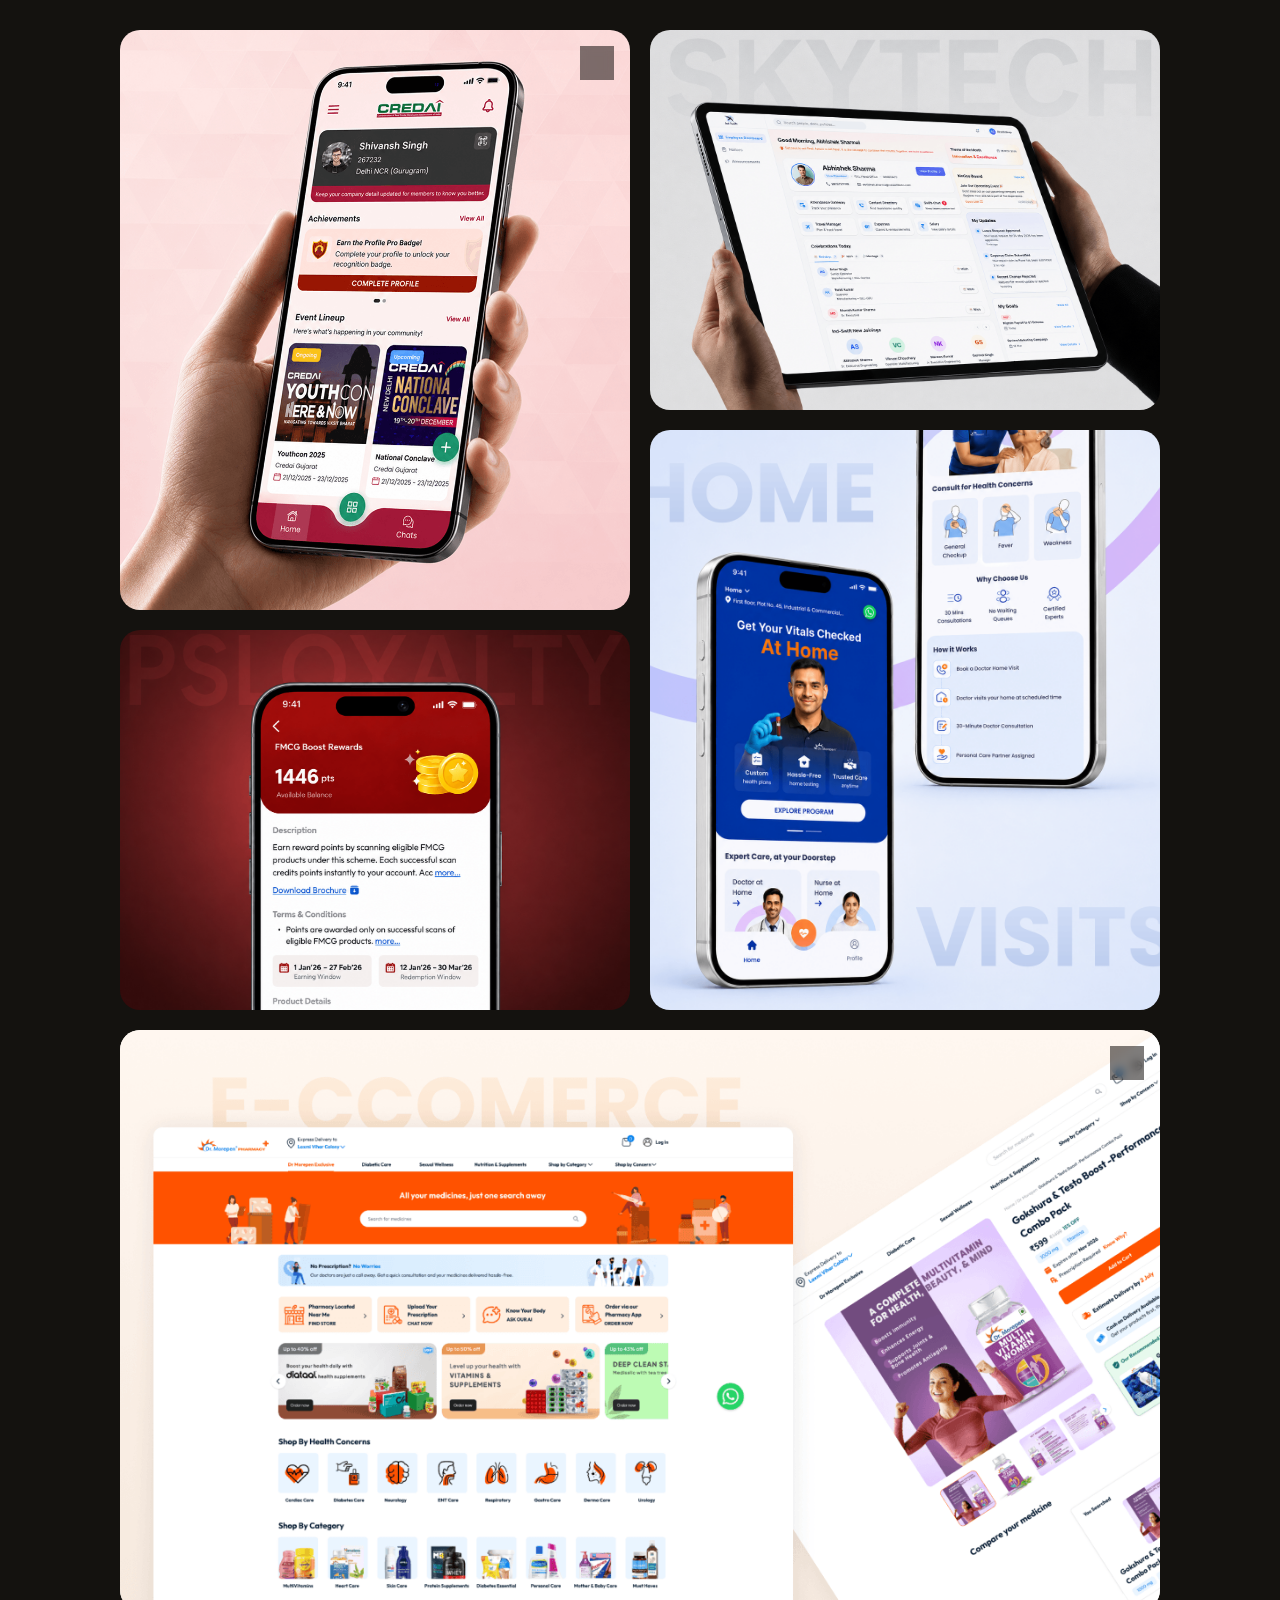
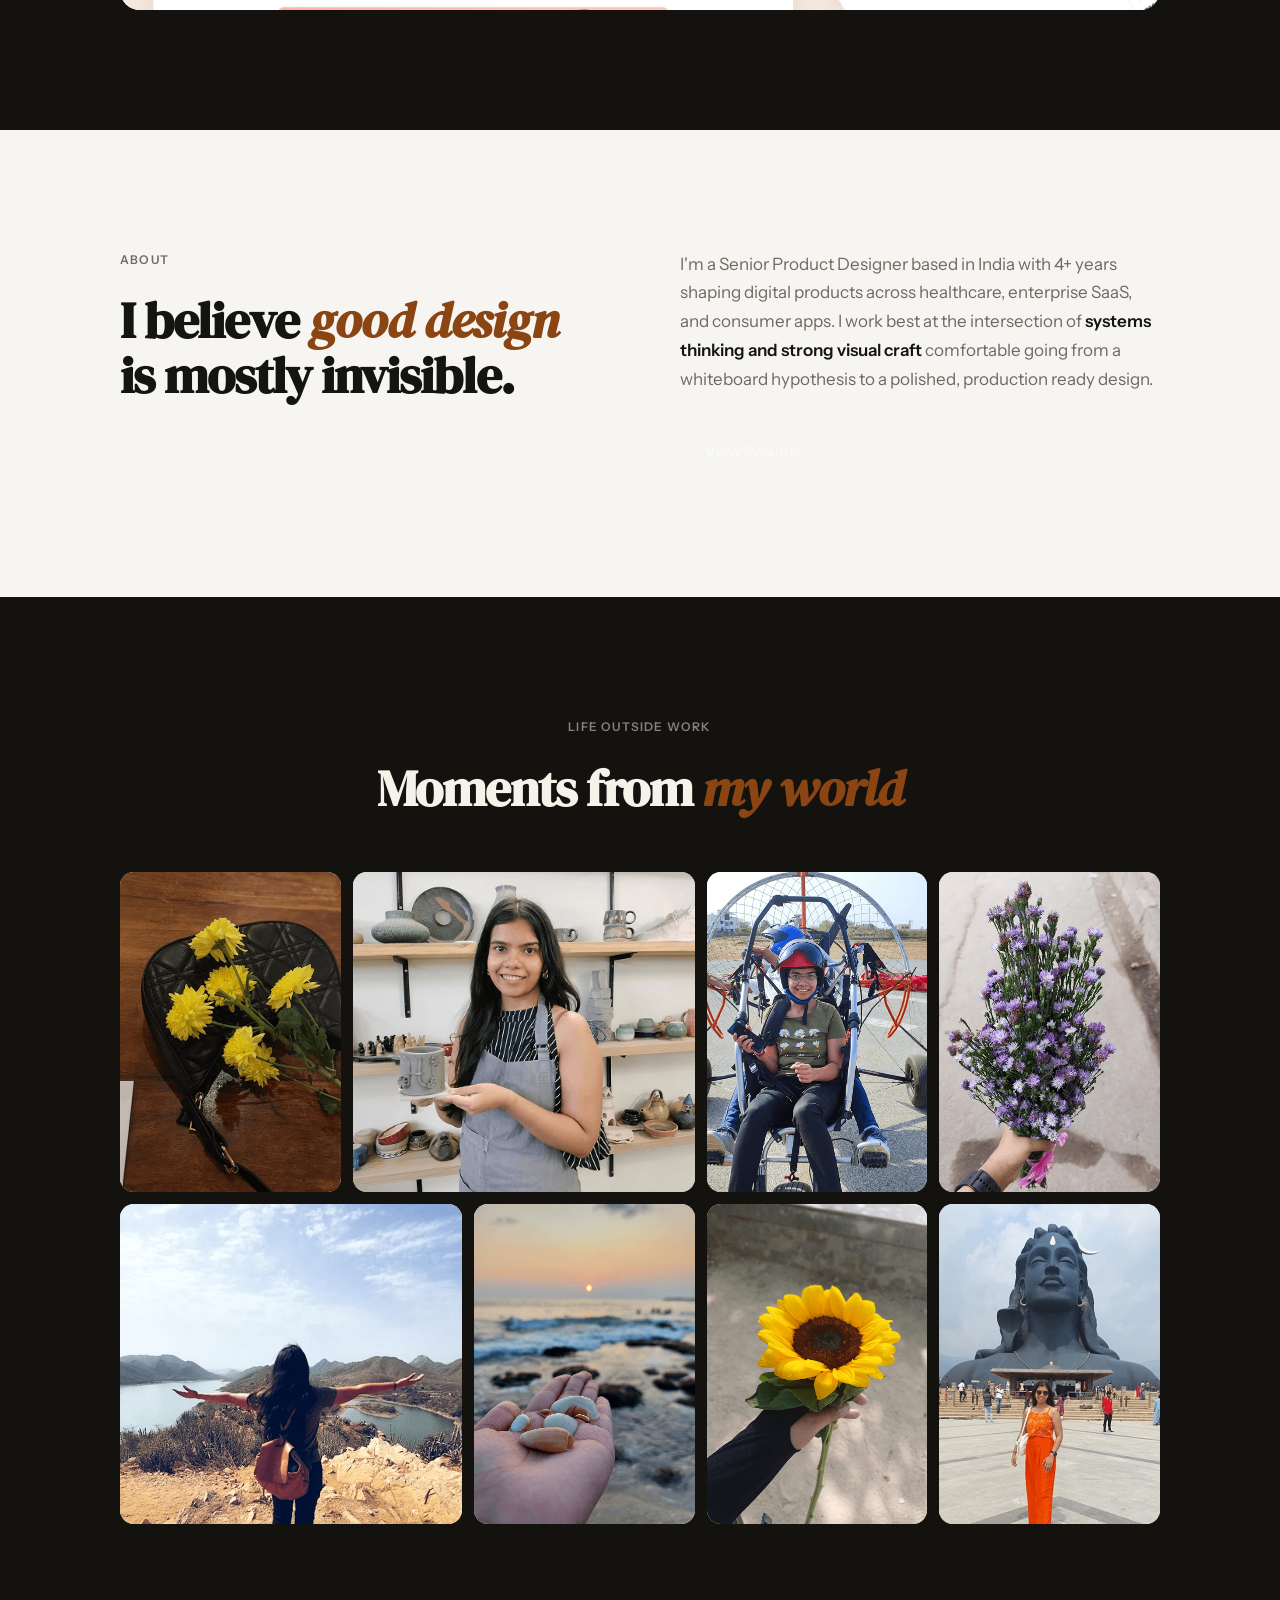
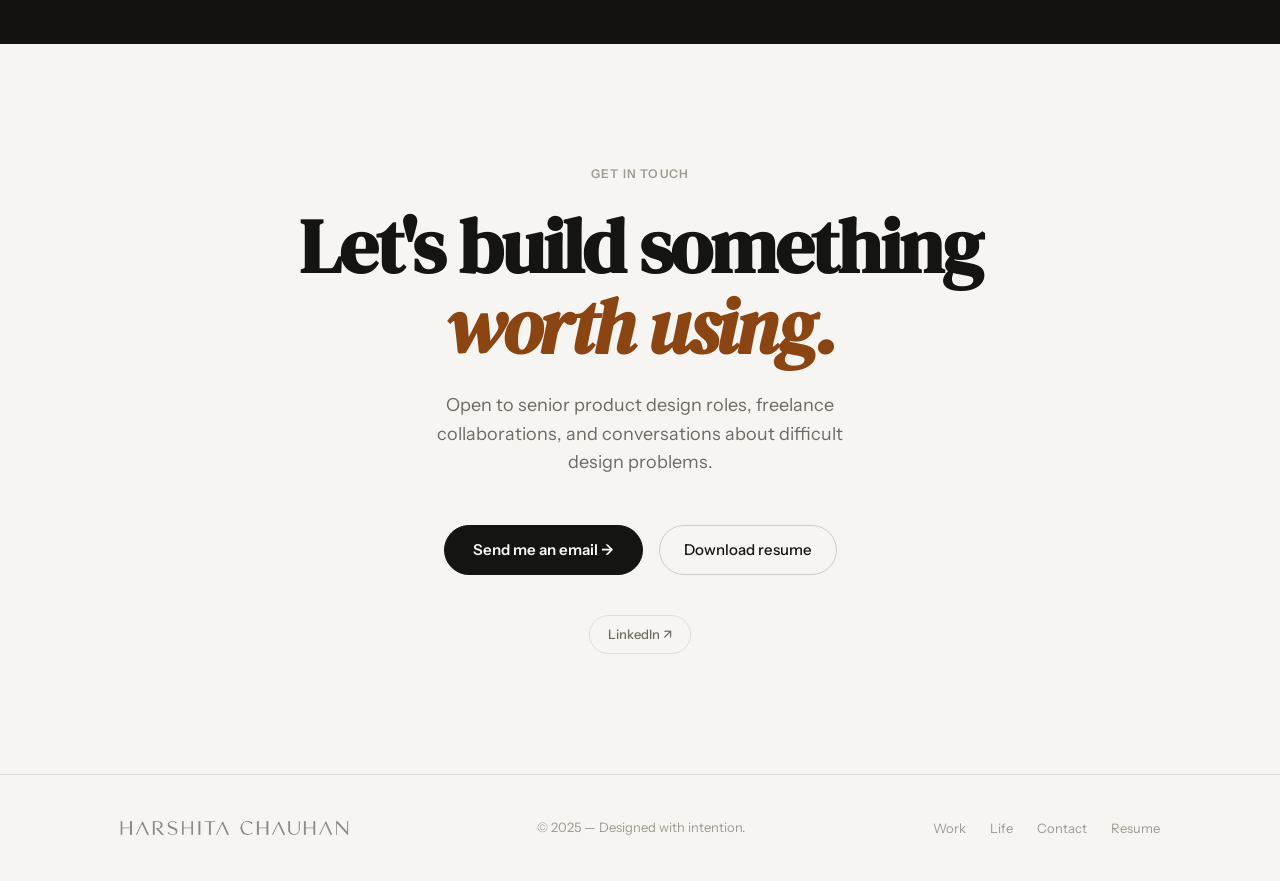
==== commit f8c170fa: "updating doctor case study" ====
--- a/index.html
+++ b/index.html
@@ -425,7 +425,7 @@
         <a href="index.html" style="display:flex;align-items:center;text-decoration:none;">
           <img src="harshita_logo.png" alt="Harshita Chauhan" style="height:16px;width:auto;opacity:0.45;display:block;">
         </a>
-        <span class="footer-copy">© 2026 — Designed with claude.</span>
+        <span class="footer-copy">© 2025 — Designed with intention.</span>
         <ul class="footer-links">
           <li><a href="#work">Work</a></li>
           <li><a href="#life">Life</a></li>
@@ -460,6 +460,5 @@
 </div>
 
 <script src="script.js"></script>
-  <script defer src="/_vercel/insights/script.js"></script>
 </body>
 </html>
--- a/styles.css
+++ b/styles.css
@@ -1418,6 +1418,9 @@
     color: var(--text-muted);
     margin-bottom: 12px;
   }
+#case-study-1-page .cs-section-label {
+    color: #2B4FBF;
+}
 
   .cs-text {
     font-size: 17px;
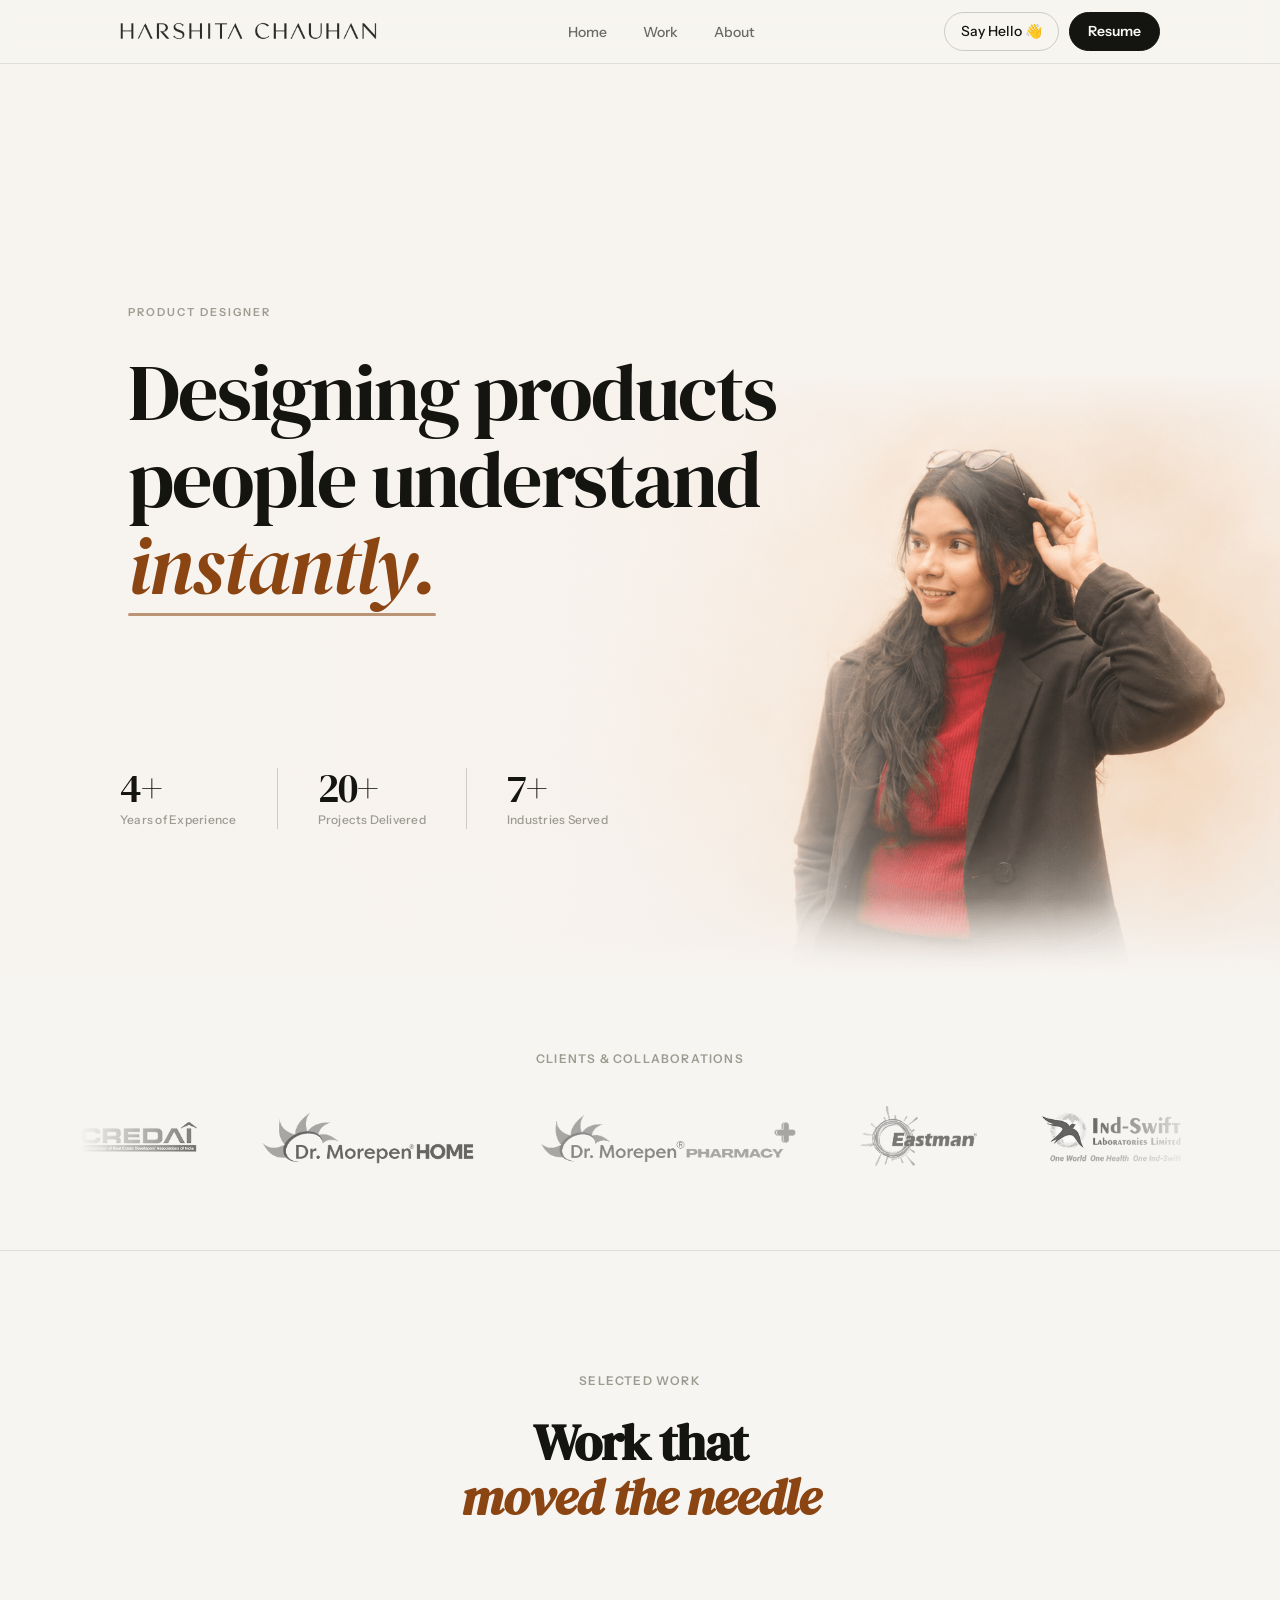
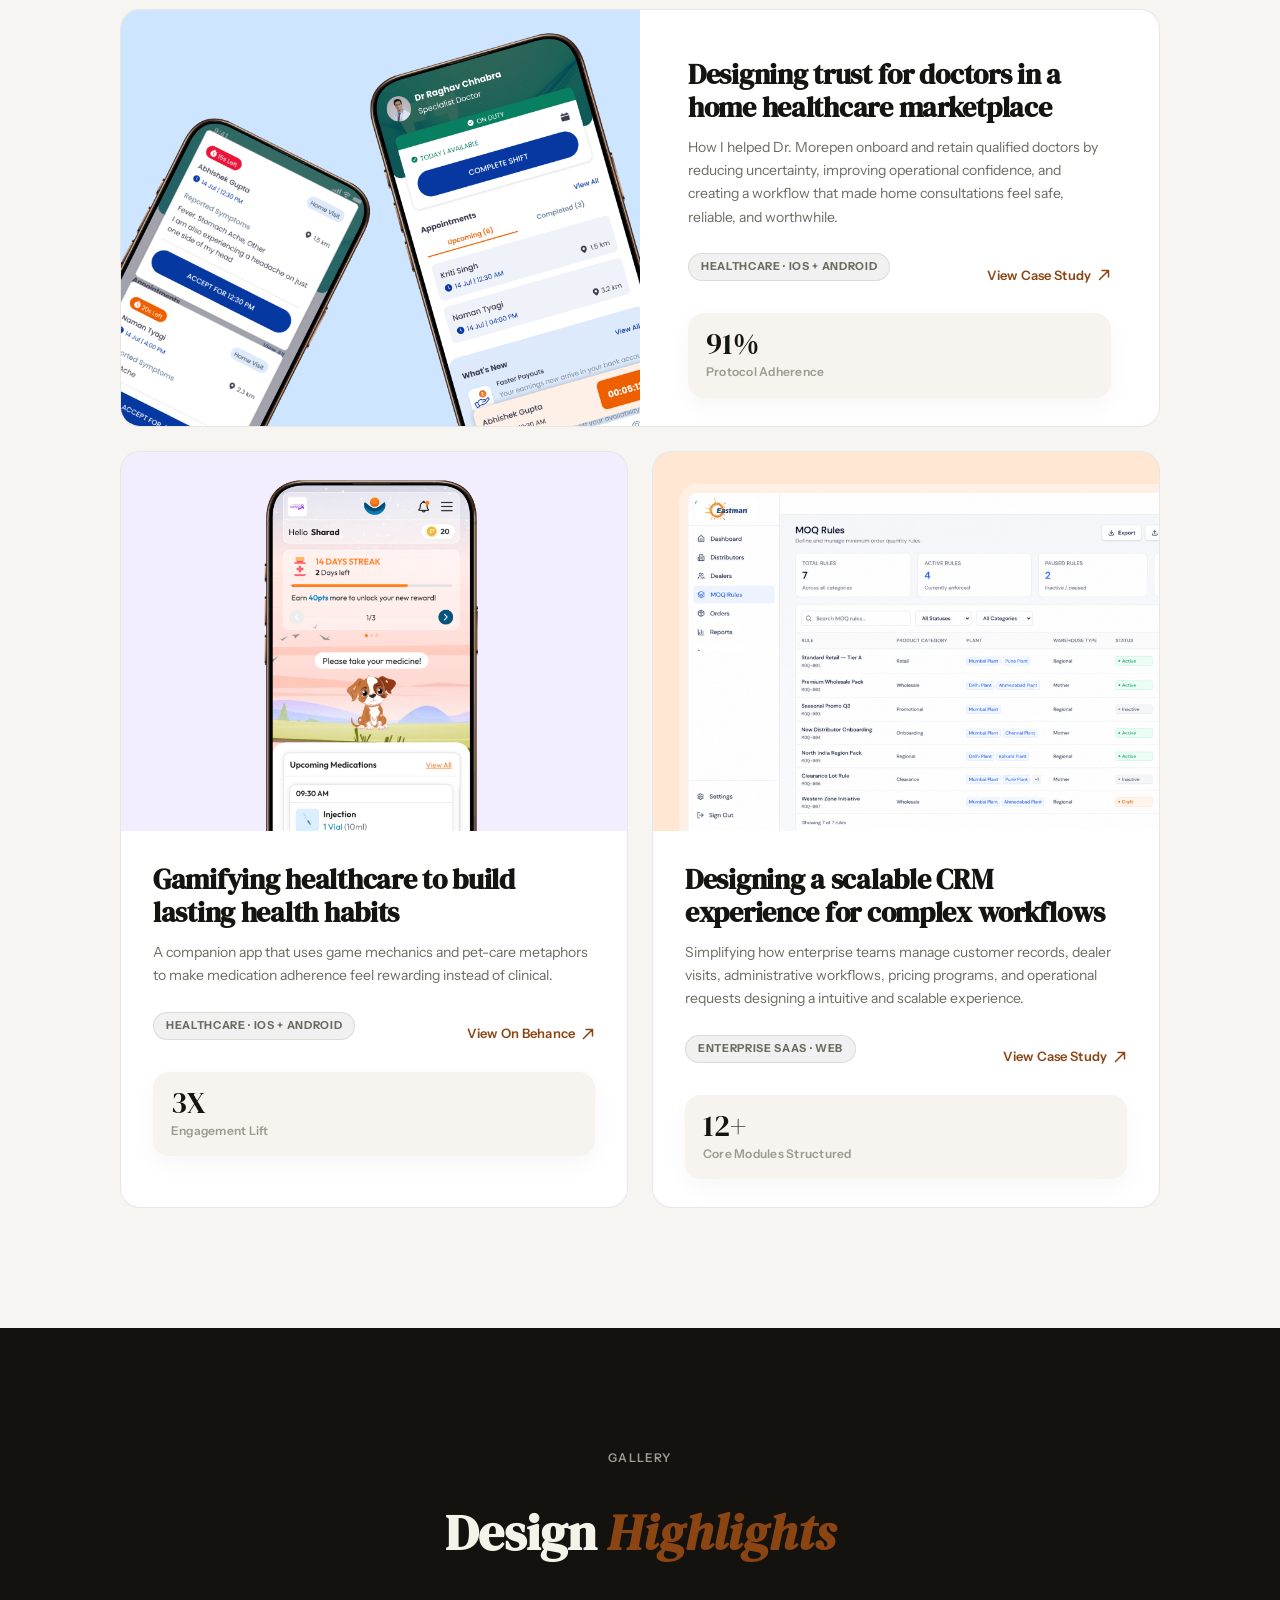
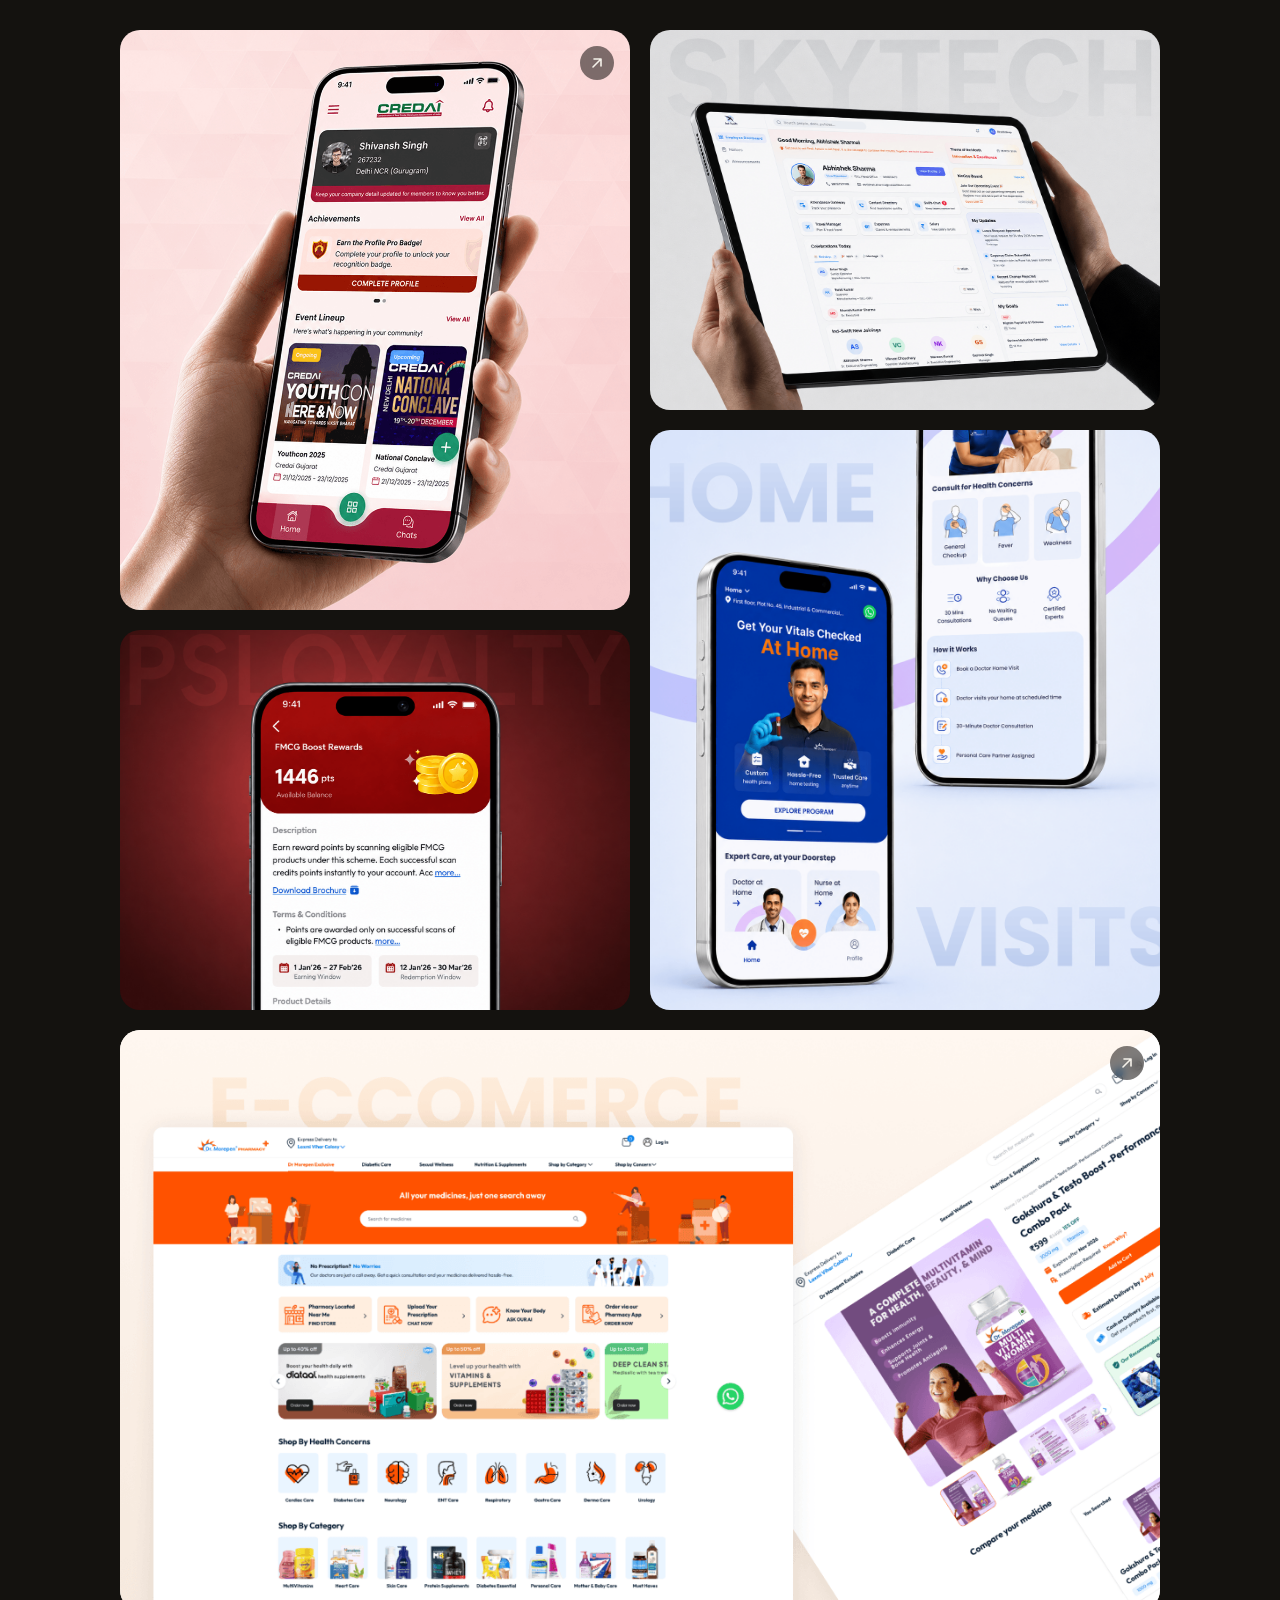
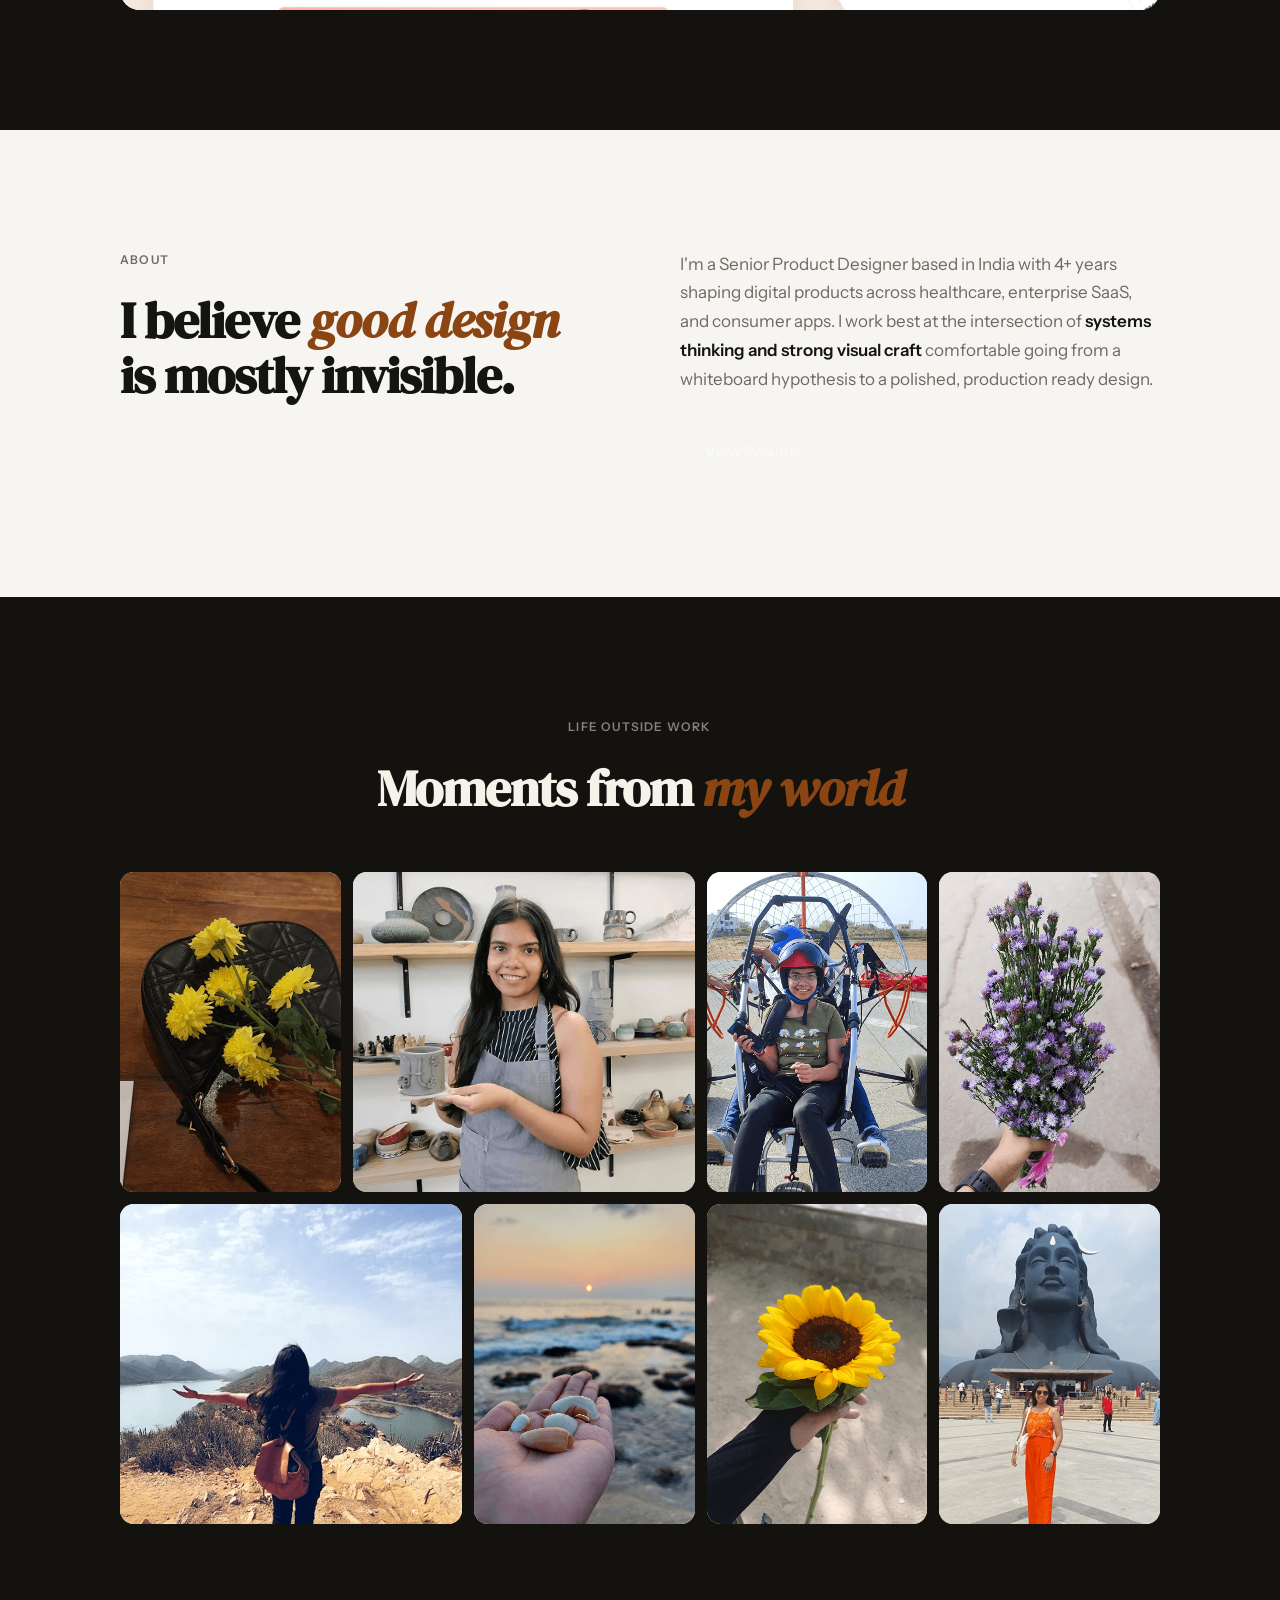
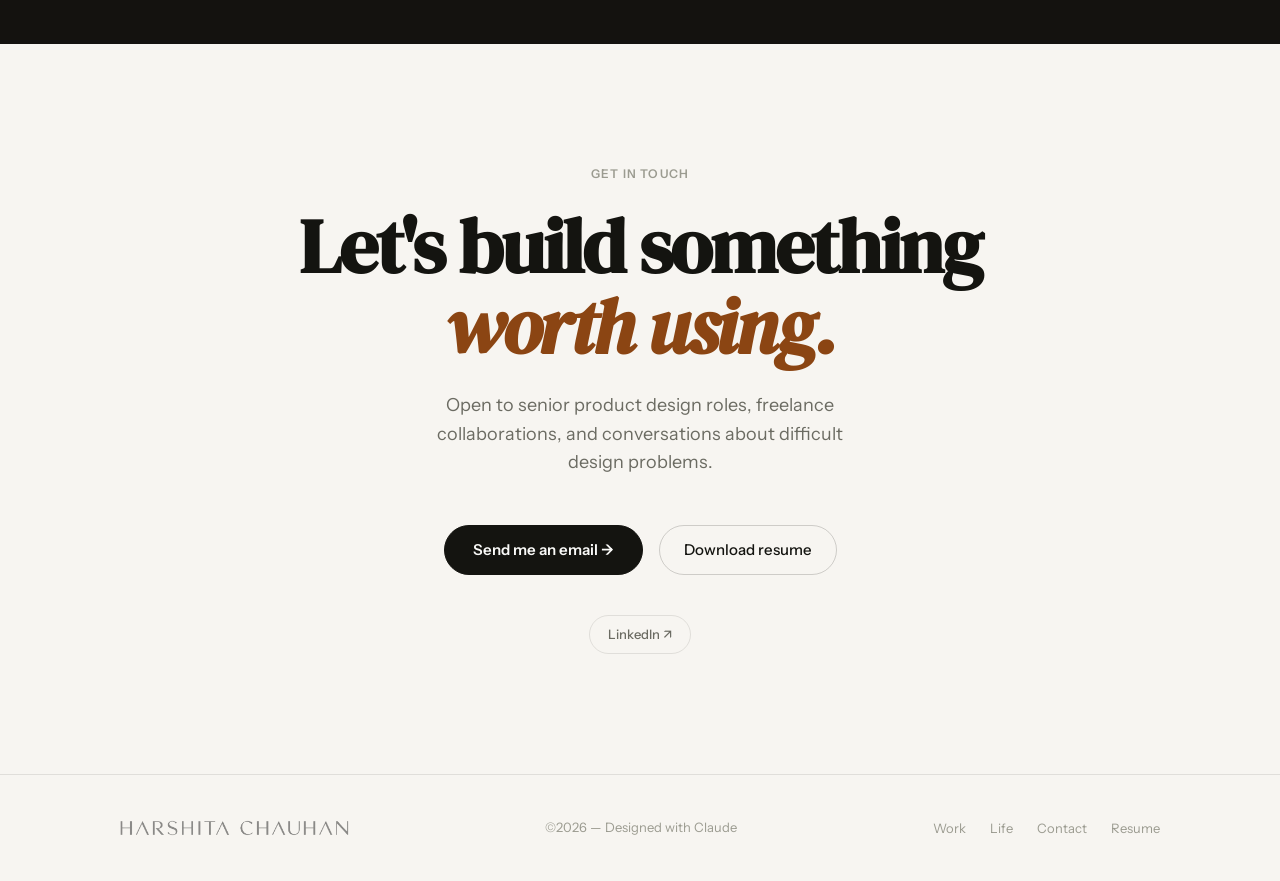
==== commit 21944762: "Update footer copyright year and text" ====
--- a/index.html
+++ b/index.html
@@ -425,7 +425,7 @@
         <a href="index.html" style="display:flex;align-items:center;text-decoration:none;">
           <img src="harshita_logo.png" alt="Harshita Chauhan" style="height:16px;width:auto;opacity:0.45;display:block;">
         </a>
-        <span class="footer-copy">© 2025 — Designed with intention.</span>
+        <span class="footer-copy">©2026 — Designed with Claude</span>
         <ul class="footer-links">
           <li><a href="#work">Work</a></li>
           <li><a href="#life">Life</a></li>
